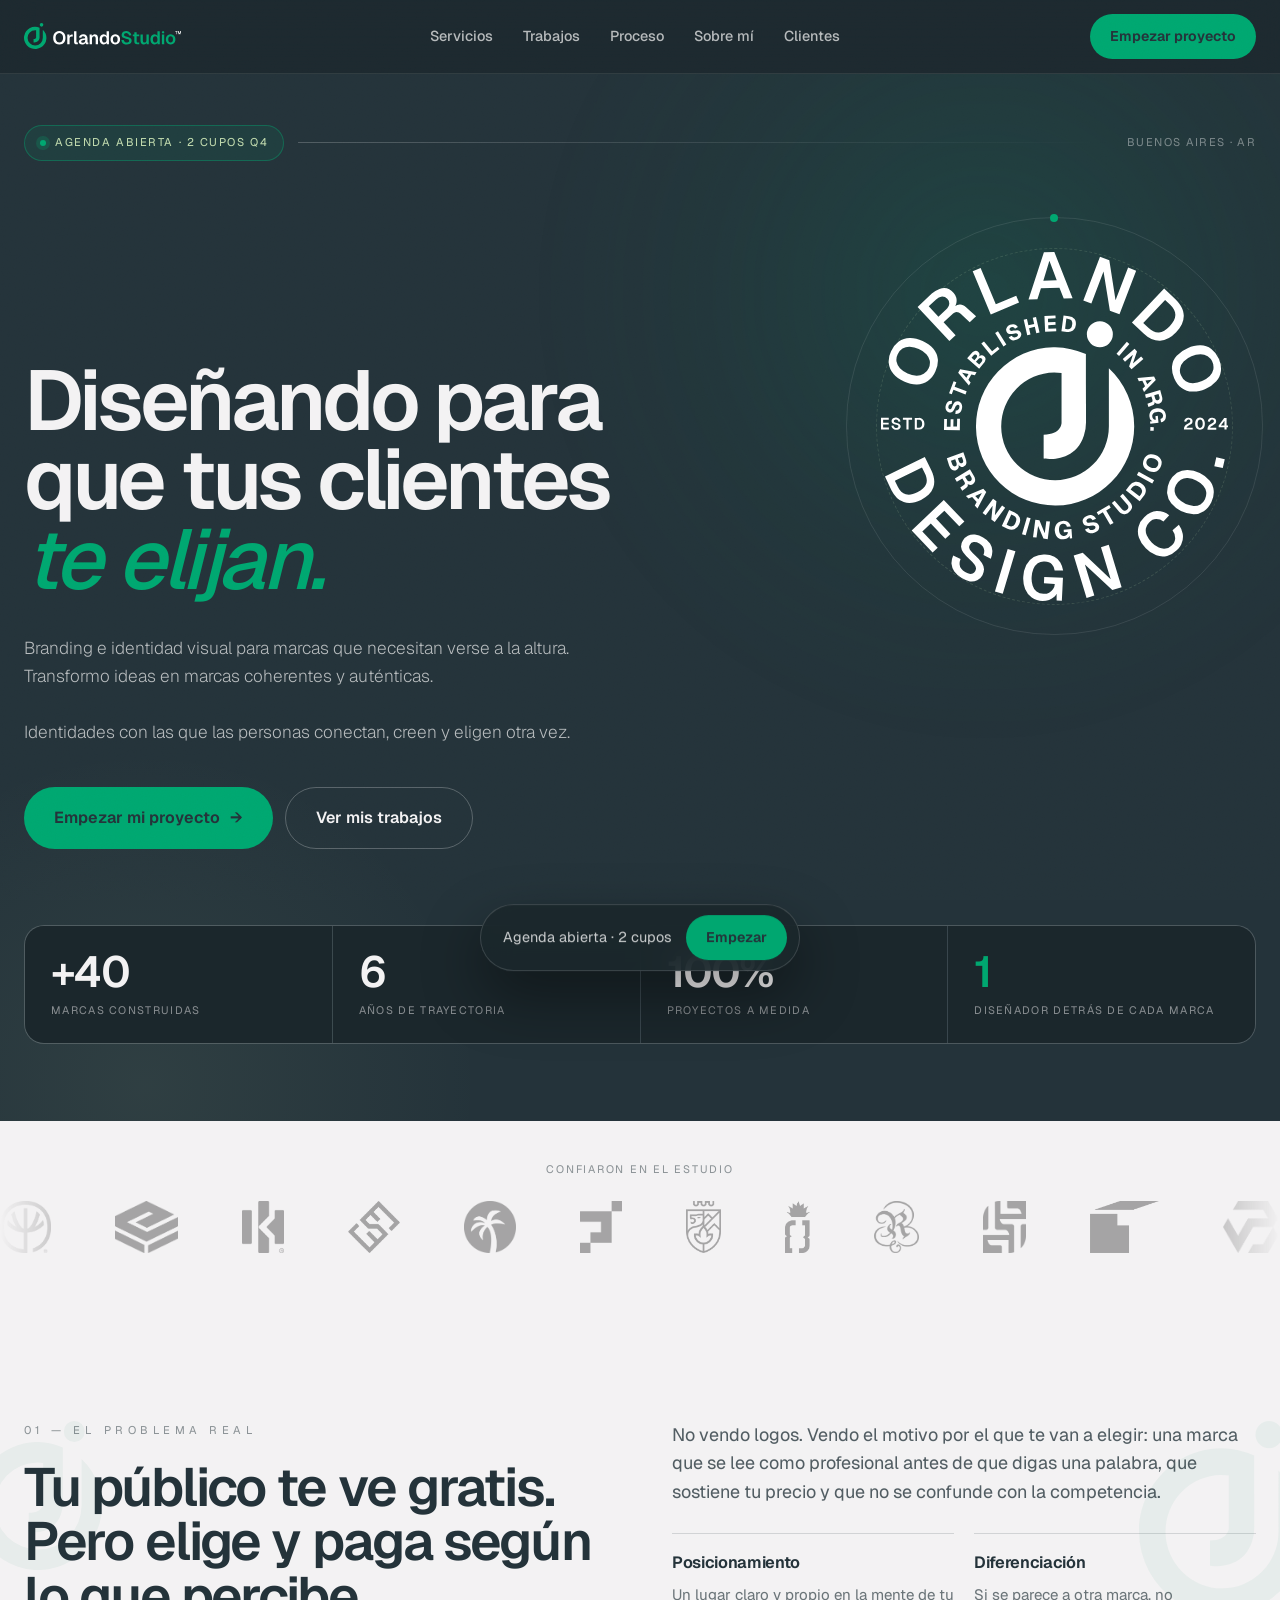
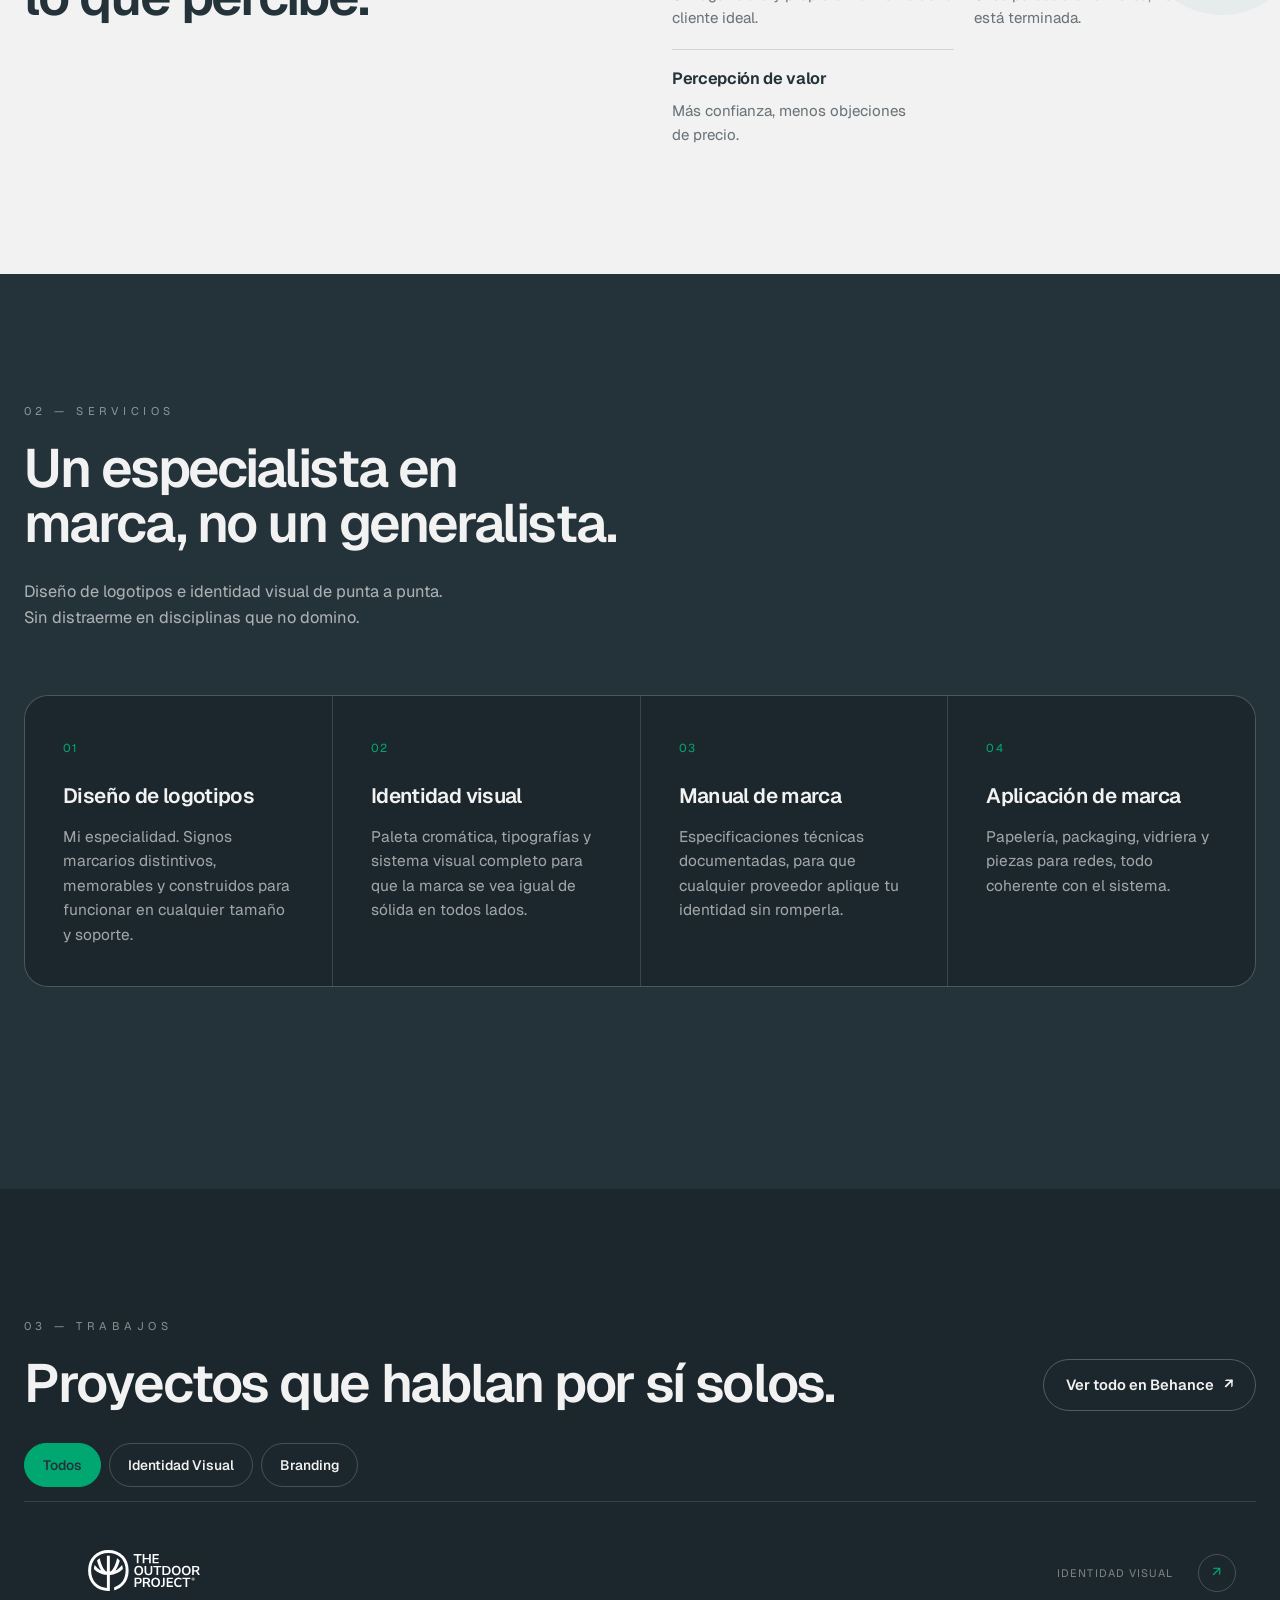
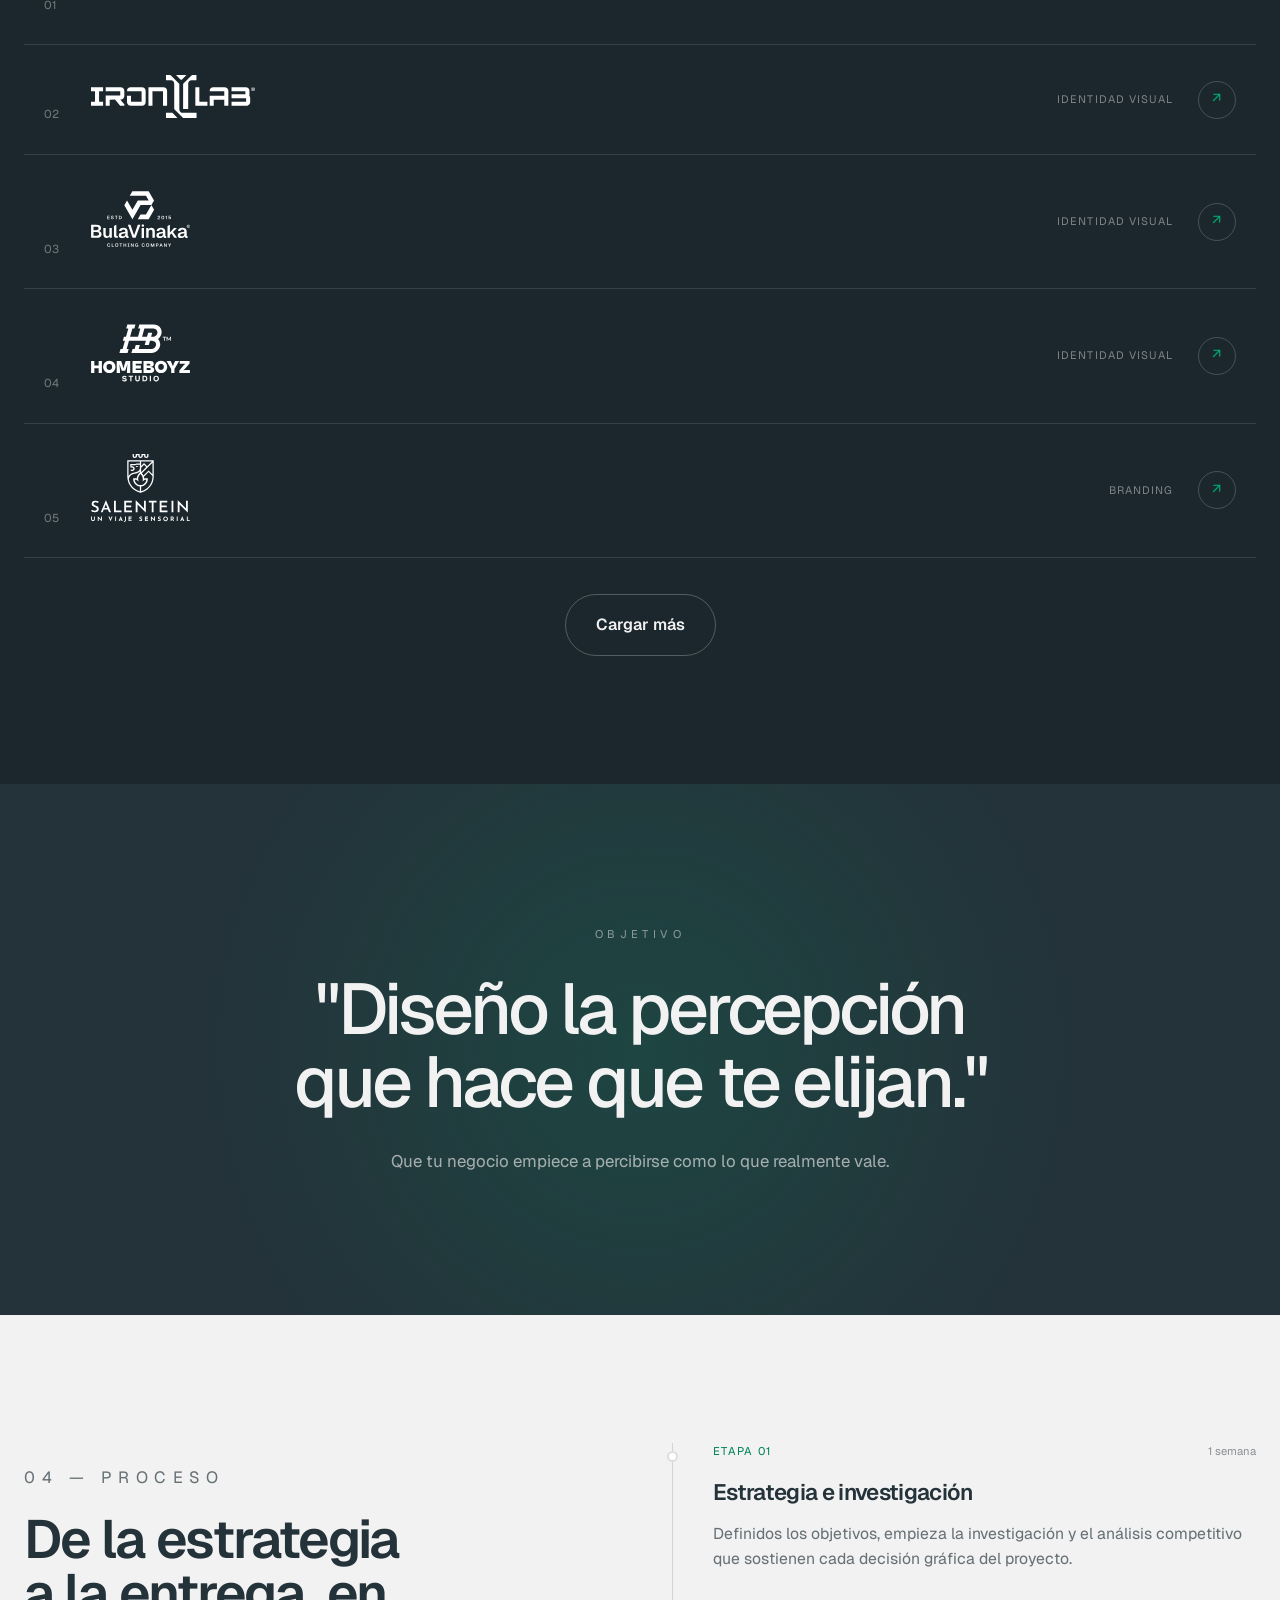
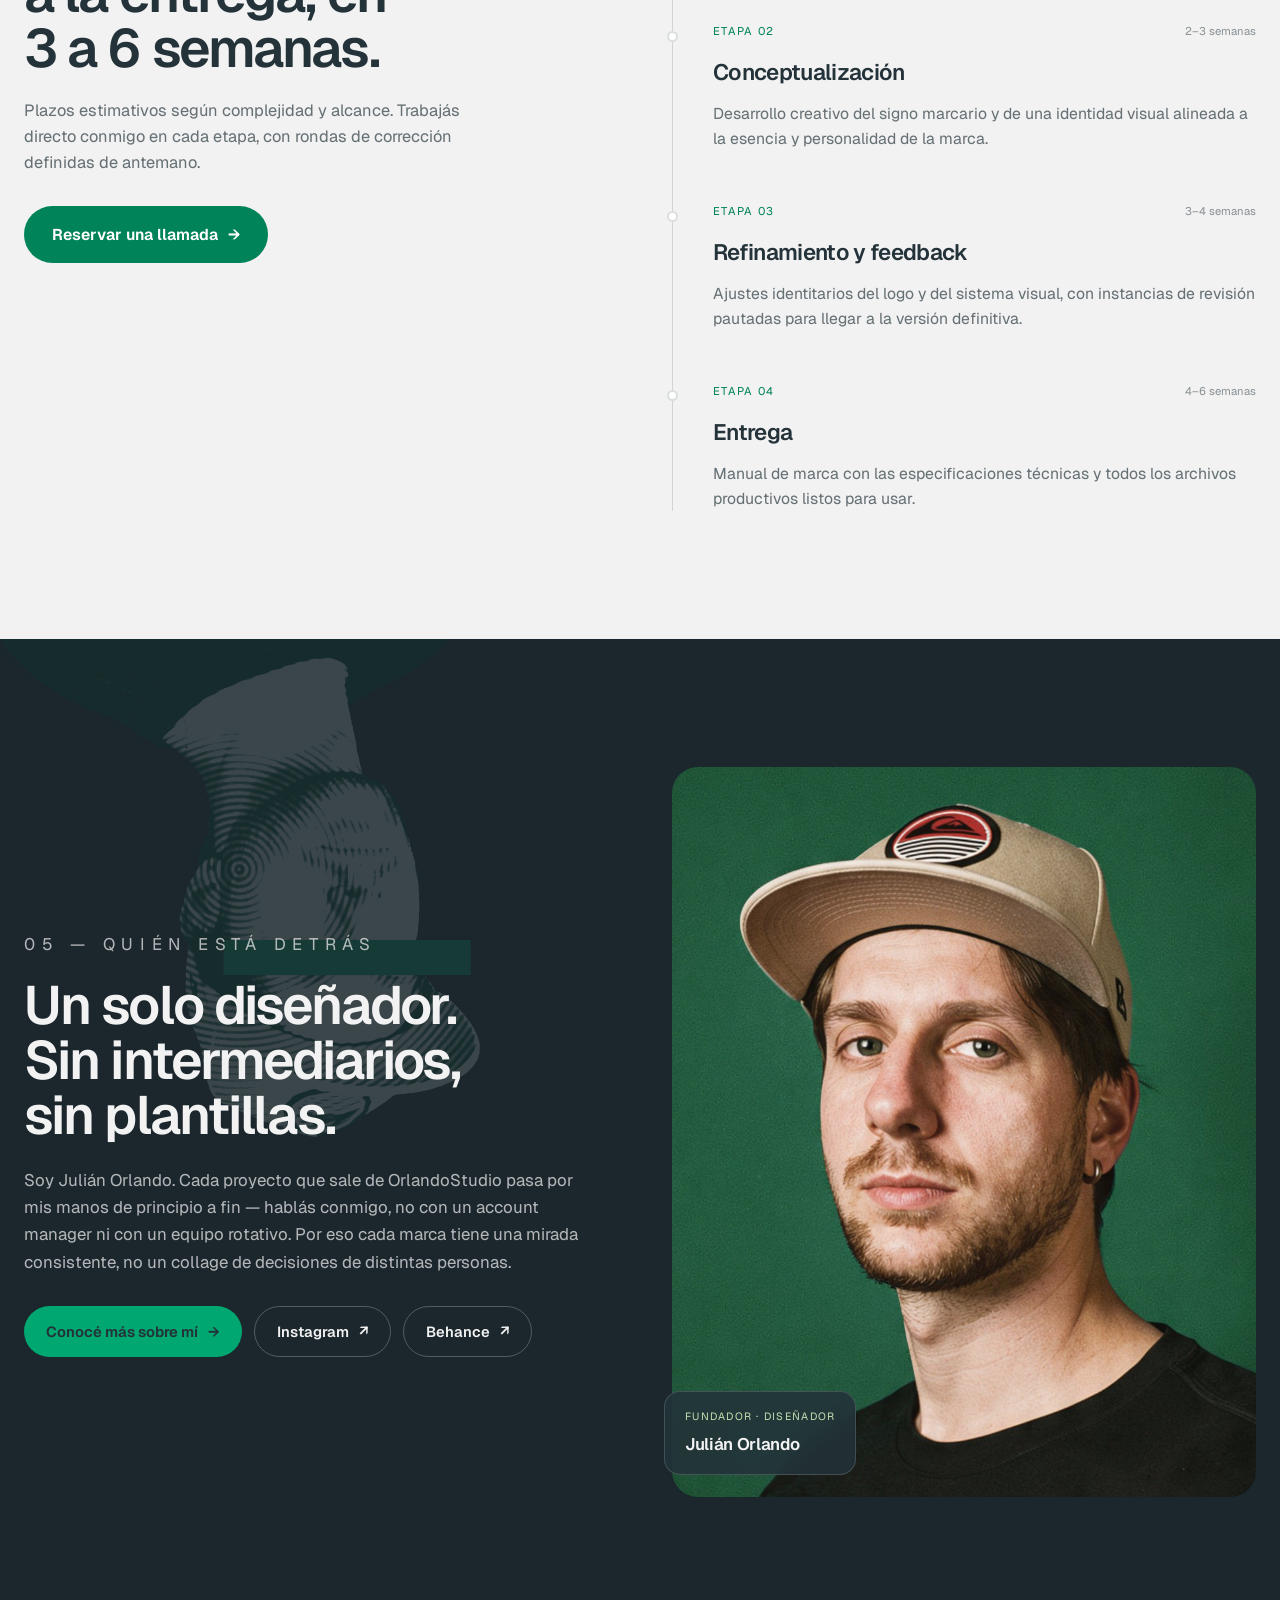
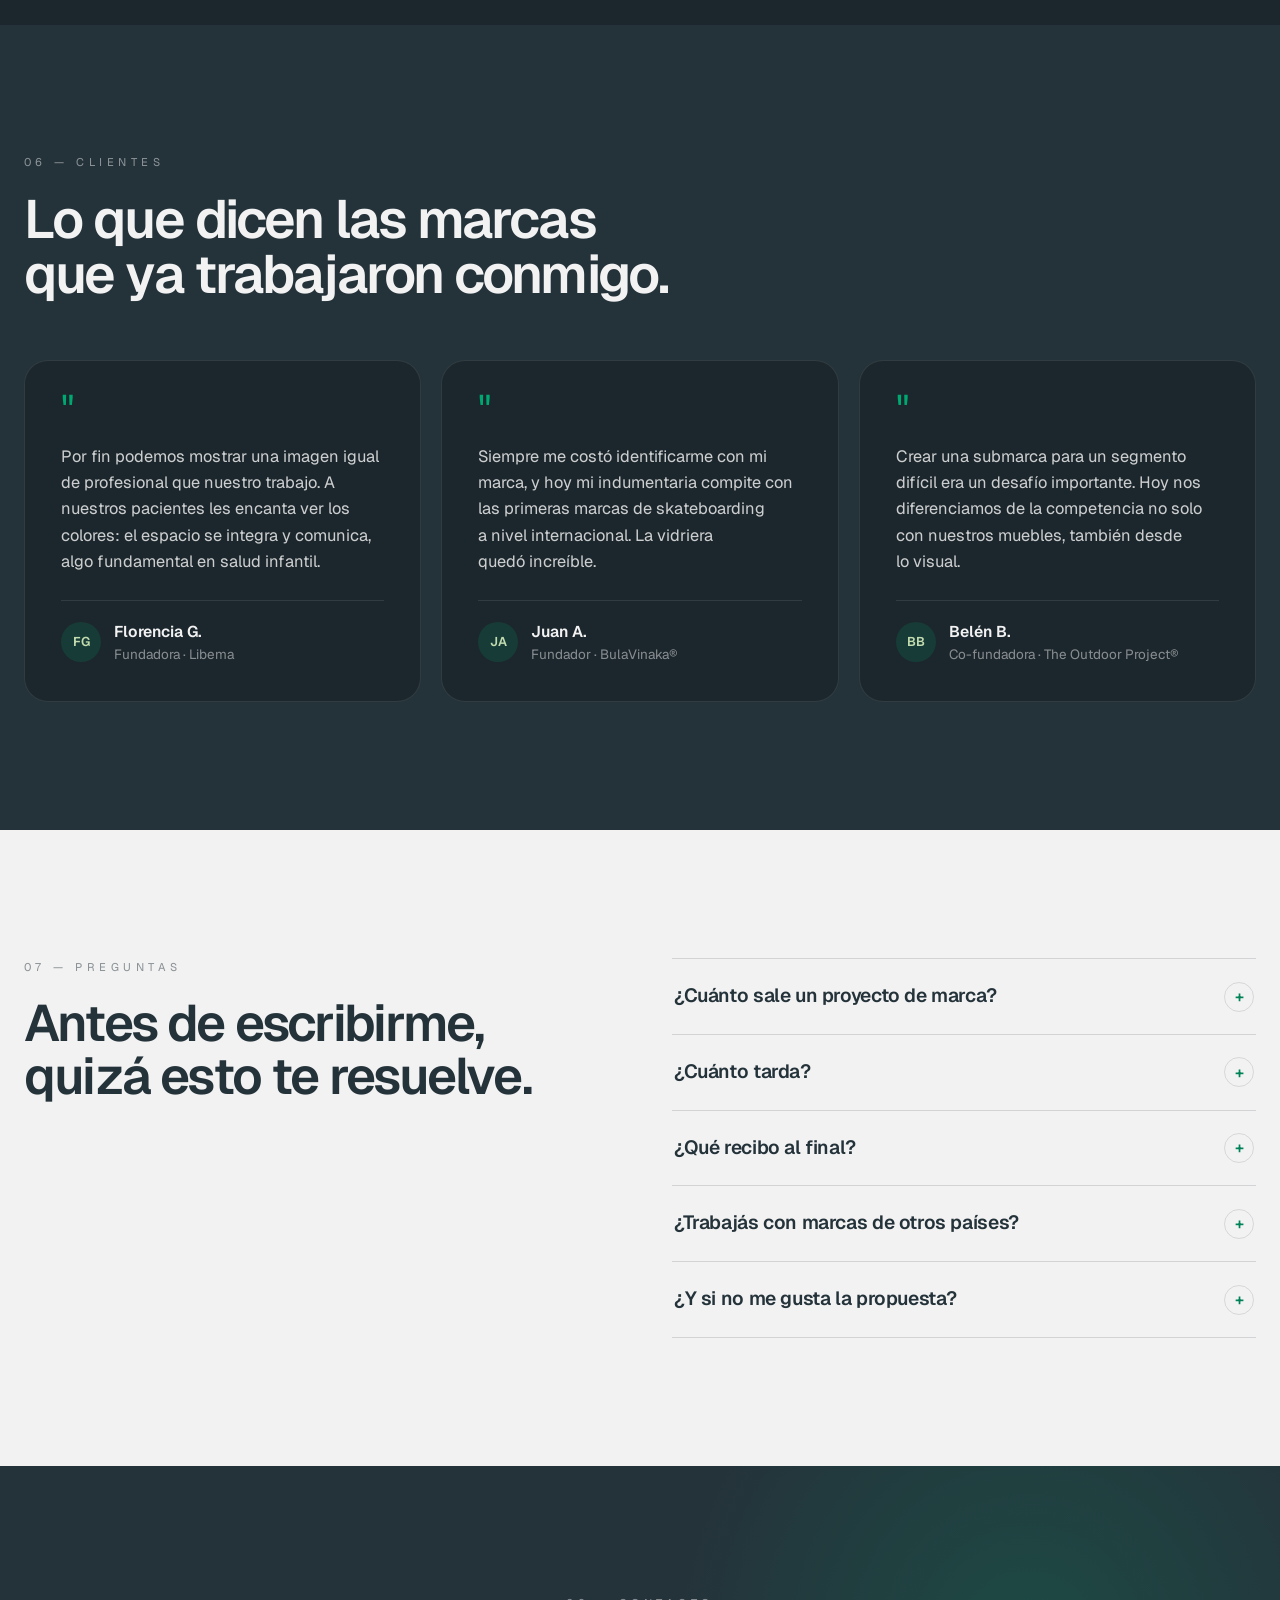
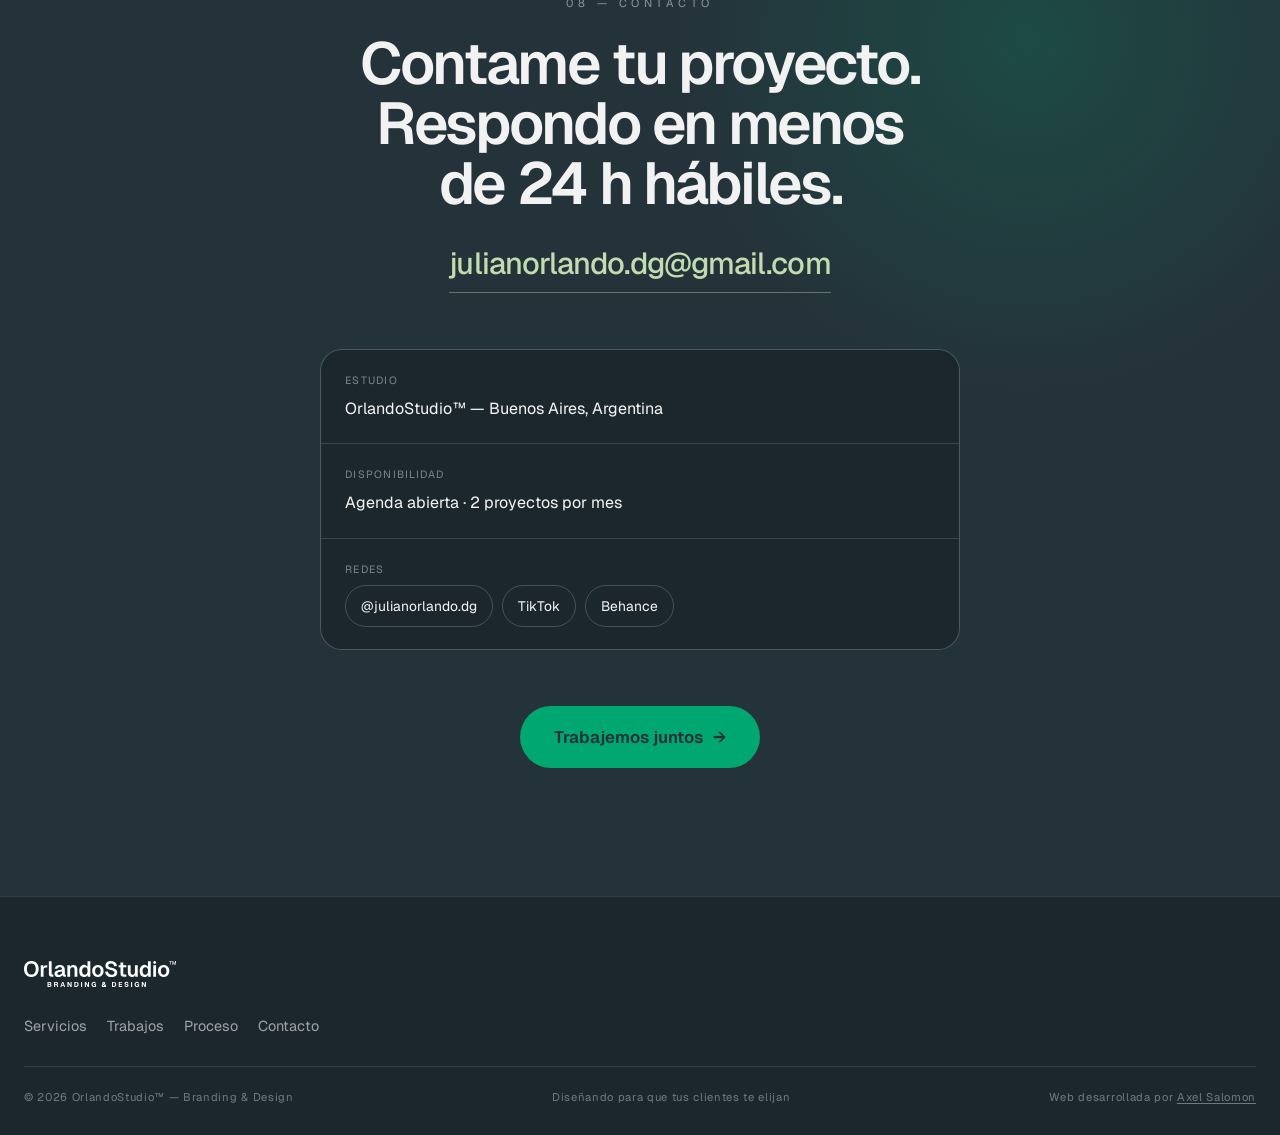
==== index.html @ f1c2c3d6 "Agrega página Sobre mí con mapa mundial real de alcance geográfico Nueva página sobre-mi.html (timel" ====
<!DOCTYPE html>
<html lang="es">
<head>
<meta charset="UTF-8">
<meta name="viewport" content="width=device-width, initial-scale=1.0">
<title>OrlandoStudio™ — Diseño de Logos e Identidad Visual | Buenos Aires</title>
<meta name="description" content="OrlandoStudio es el estudio de branding de Julián Orlando: diseño de logotipos e identidad visual para marcas que quieren diferenciarse y ser elegidas. +40 marcas diseñadas en 6 años.">
<meta name="keywords" content="branding, diseño de marca, identidad visual, diseño de logo, manual de marca, diseño gráfico, Buenos Aires, Argentina">
<meta name="author" content="Julián Orlando — OrlandoStudio">
<meta name="theme-color" content="#0F3A27">
<link rel="canonical" href="https://axeljaviersalomon.github.io/OrlandoStudio/">

<meta property="og:type" content="website">
<meta property="og:site_name" content="OrlandoStudio">
<meta property="og:title" content="OrlandoStudio™ — Diseñando para que tus clientes te elijan">
<meta property="og:description" content="Diseño de logotipos e identidad visual estratégica. +40 marcas construidas en 6 años por Julián Orlando.">
<meta property="og:url" content="https://axeljaviersalomon.github.io/OrlandoStudio/">
<meta property="og:image" content="https://axeljaviersalomon.github.io/OrlandoStudio/assets/img/og-image.png">
<meta property="og:image:width" content="1200">
<meta property="og:image:height" content="630">
<meta property="og:image:alt" content="OrlandoStudio — Branding Studio">
<meta property="og:locale" content="es_AR">

<meta name="twitter:card" content="summary_large_image">
<meta name="twitter:title" content="OrlandoStudio™ — Diseñando para que tus clientes te elijan">
<meta name="twitter:description" content="Diseño de logotipos e identidad visual estratégica. +40 marcas construidas en 6 años por Julián Orlando.">
<meta name="twitter:image" content="https://axeljaviersalomon.github.io/OrlandoStudio/assets/img/og-image.png">

<link rel="icon" href="data:image/svg+xml,%3Csvg xmlns='http://www.w3.org/2000/svg' viewBox='0 0 339.02 394.36'%3E%3Cpath fill='%23008358' d='M237.83,27.72a27.72,27.72,0,1,1,27.72,27.72A27.72,27.72,0,0,1,237.83,27.72Zm47,72.88V224.85A115.29,115.29,0,1,1,167.7,109.61,117.92,117.92,0,0,1,183.31,111V218.15s-.29,24.79-38.4,24.79v51.24s66.44,11.86,86.22-49.76a83.37,83.37,0,0,0,4.4-28.13l-.25-89.63V70.36a168.61,168.61,0,0,0-65.77-14.91v-.11c-.71,0-1.4,0-2.11,0s-1.31,0-2,0v.1C73.7,57.62,0,132.6,0,224.85A169.51,169.51,0,1,0,284.79,100.6Z'/%3E%3C/svg%3E">

<link rel="preconnect" href="https://fonts.googleapis.com">
<link rel="preconnect" href="https://fonts.gstatic.com" crossorigin>
<link href="https://fonts.googleapis.com/css2?family=Newsreader:ital,opsz,wght@0,6..72,400;0,6..72,500;0,6..72,600;1,6..72,400&display=swap" rel="stylesheet">
<link rel="preload" as="font" href="assets/fonts/Geist-VariableFont_wght.ttf" type="font/ttf" crossorigin>
<link rel="stylesheet" href="styles.css?v=20260910l">

<!-- JSON-LD del estudio. Ojo: "areaServed" es la MISMA lista de países que
     aparece en la sección 02 de sobre-mi.html y en la respuesta del FAQ de
     main.js (const FAQ, "¿Trabajás con marcas de otros países?"). Los tres
     lugares se actualizan a mano — si cambia uno, cambiar los otros dos.
     Lista confirmada por Julián el 2026-09-10: AR, ES, MX, GT, CL, UY.
     (JSON-LD no admite comentarios adentro, por eso esta nota va acá.) -->
<script type="application/ld+json">
{
  "@context": "https://schema.org",
  "@type": "ProfessionalService",
  "name": "OrlandoStudio",
  "alternateName": "OrlandoStudio™",
  "description": "Estudio de branding especializado en diseño de logotipos e identidad visual para marcas que quieren diferenciarse y ser elegidas.",
  "founder": { "@type": "Person", "name": "Julián Orlando" },
  "image": "https://axeljaviersalomon.github.io/OrlandoStudio/assets/img/og-image.png",
  "logo": "https://axeljaviersalomon.github.io/OrlandoStudio/assets/brand/OrlandoStudio_Positivo.svg",
  "address": {
    "@type": "PostalAddress",
    "addressLocality": "Buenos Aires",
    "addressCountry": "AR"
  },
  "areaServed": ["AR", "ES", "MX", "GT", "CL", "UY"],
  "url": "https://axeljaviersalomon.github.io/OrlandoStudio/",
  "email": "julianorlando.dg@gmail.com",
  "knowsAbout": ["Diseño de logotipos", "Identidad visual", "Branding", "Manual de marca"],
  "sameAs": [
    "https://www.instagram.com/julianorlando.dg/",
    "https://www.behance.net/julianorlandodg",
    "https://www.tiktok.com/@julianorlando.dg"
  ]
}
</script>
<!-- Este FAQPage DUPLICA palabra por palabra el array FAQ de main.js (que es
     el que se renderiza en pantalla). Es a propósito: Google necesita el
     marcado en el HTML servido, no el inyectado por JS. Si editás una
     pregunta o respuesta en main.js, copiala también acá o el rich result
     queda desincronizado del texto visible. -->
<script type="application/ld+json">
{
  "@context": "https://schema.org",
  "@type": "FAQPage",
  "mainEntity": [
    {
      "@type": "Question",
      "name": "¿Cuánto sale un proyecto de marca?",
      "acceptedAnswer": {
        "@type": "Answer",
        "text": "Depende del alcance: un logotipo puntual no es lo mismo que una identidad visual completa con manual y aplicaciones. Después de una llamada de 20 minutos te envío una propuesta cerrada, con etapas, plazos y precio final sin sorpresas."
      }
    },
    {
      "@type": "Question",
      "name": "¿Cuánto tarda?",
      "acceptedAnswer": {
        "@type": "Answer",
        "text": "Entre 3 y 6 semanas según complejidad y velocidad de feedback. La agenda se reserva por orden de seña y trabajo un máximo de 2 proyectos por mes para no bajar el nivel de dedicación."
      }
    },
    {
      "@type": "Question",
      "name": "¿Qué recibo al final?",
      "acceptedAnswer": {
        "@type": "Answer",
        "text": "Logotipo en todas sus versiones y formatos productivos (vectorial y mapa de bits), sistema visual completo, manual de marca en PDF y las aplicaciones acordadas listas para imprimir o publicar."
      }
    },
    {
      "@type": "Question",
      "name": "¿Trabajás con marcas de otros países?",
      "acceptedAnswer": {
        "@type": "Answer",
        "text": "Sí. El proceso es 100% remoto por videollamada y mail; hoy trabajo con clientes de Argentina, España, México, Guatemala, Chile y Uruguay sin diferencia de calidad ni de plazos."
      }
    },
    {
      "@type": "Question",
      "name": "¿Y si no me gusta la propuesta?",
      "acceptedAnswer": {
        "@type": "Answer",
        "text": "Cada etapa se aprueba antes de avanzar y las rondas de corrección se definen en la propuesta inicial. No hay entregas sorpresa: vas viendo y validando el camino conmigo."
      }
    }
  ]
}
</script>
</head>
<body>

<a class="skip-link" href="#main">Saltar al contenido</a>

<div class="noise-overlay" aria-hidden="true"></div>
<div class="scroll-progress" id="scroll-progress" aria-hidden="true"></div>

<!-- ============ HEADER ============ -->
<header class="site-header">
  <div class="header-inner">
    <a href="#top" class="brand" aria-label="OrlandoStudio, inicio">
      <img class="brand-logo" src="assets/brand/OrlandoStudio_LogoOficialWeb.svg" alt="OrlandoStudio" width="152" height="25">
    </a>

    <!-- 2026-09-10: "Estudio" (#estudio) fue REEMPLAZADO por "Sobre mí"
         (sobre-mi.html) en vez de sumar un sexto item al nav. La sección
         #estudio sigue existiendo más abajo y ahora es el teaser que linkea
         a la página completa. Mismo cambio en .mobile-menu. Si algún día se
         quieren los 6 items, agregar "Estudio" de nuevo acá y en el menú
         mobile (y renumerar los data-index del mobile: 01..06). -->
    <nav class="main-nav" id="main-nav" aria-label="Navegación principal">
      <ul>
        <li><a href="#servicios">Servicios</a></li>
        <li><a href="#trabajos">Trabajos</a></li>
        <li><a href="#proceso">Proceso</a></li>
        <li><a href="sobre-mi.html">Sobre mí</a></li>
        <li><a href="#voces">Clientes</a></li>
      </ul>
    </nav>

    <div class="header-actions">
      <a href="#contacto" class="btn btn-primary btn-header" data-modal-trigger>Empezar proyecto</a>
      <button class="nav-toggle" id="nav-toggle" type="button" aria-expanded="false" aria-controls="mobile-menu" aria-label="Abrir menú de navegación">
        <span></span><span></span><span></span>
      </button>
    </div>
  </div>
</header>

<div class="mobile-menu" id="mobile-menu">
  <a href="#top" class="brand mobile-menu-brand" aria-label="OrlandoStudio, inicio">
    <img class="brand-logo" src="assets/brand/OrlandoStudio_LogoOficialWeb.svg" alt="OrlandoStudio" width="152" height="25">
  </a>
  <button type="button" class="mobile-menu-close" id="mobile-menu-close" aria-label="Cerrar menú">
    <span aria-hidden="true">×</span>
  </button>

  <div class="mobile-menu-inner">
    <nav class="mobile-nav" aria-label="Navegación móvil">
      <ol>
        <li><a href="#servicios"><span class="mobile-nav-index">01</span><span class="mobile-nav-label">Servicios</span></a></li>
        <li><a href="#trabajos"><span class="mobile-nav-index">02</span><span class="mobile-nav-label">Trabajos</span></a></li>
        <li><a href="#proceso"><span class="mobile-nav-index">03</span><span class="mobile-nav-label">Proceso</span></a></li>
        <li><a href="sobre-mi.html"><span class="mobile-nav-index">04</span><span class="mobile-nav-label">Sobre mí</span></a></li>
        <li><a href="#voces"><span class="mobile-nav-index">05</span><span class="mobile-nav-label">Clientes</span></a></li>
      </ol>
    </nav>

    <div class="mobile-menu-bottom">
      <a href="#contacto" class="btn btn-primary btn-hero mobile-menu-cta" data-modal-trigger>Empezar proyecto <span aria-hidden="true">→</span></a>
    </div>
  </div>
</div>

<main id="main">

  <!-- ============ HERO ============ -->
  <section id="top" class="hero">
    <div class="hero-glow-1" aria-hidden="true"></div>
    <div class="hero-glow-2" aria-hidden="true"></div>

    <div class="container hero-content">
      <div class="hero-meta-row">
        <span class="hero-badge">
          <span class="hero-badge-dot"></span>Agenda abierta · 2 cupos Q4
        </span>
        <span class="hero-meta-line"></span>
        <span class="hero-meta-location">BUENOS AIRES · AR</span>
      </div>

      <div class="hero-grid">
        <div>
          <h1 class="hero-title">
            <span class="line">Diseñando para</span>
            <span class="line">que tus clientes</span>
            <span class="line line--accent">te elijan.</span>
          </h1>
          <p class="hero-sub">Branding e identidad visual para marcas que necesitan verse a la altura. Transformo ideas en marcas coherentes y auténticas.<br><br>
             Identidades con las que las personas conectan, creen y eligen otra vez.</p>
          <div class="hero-ctas">
            <a href="#contacto-focus" class="btn btn-primary btn-hero">Empezar mi proyecto <span>→</span></a>
            <a href="#trabajos" class="btn btn-ghost">Ver mis trabajos</a>
          </div>
        </div>

        <div class="hero-seal-wrap">
          <div class="seal-ring seal-ring--spin" aria-hidden="true">
            <span class="seal-ring-dot"></span>
          </div>
          <div class="seal-ring seal-ring--dashed" aria-hidden="true"></div>
          <img class="hero-seal" src="assets/brand/OrlandoDesignCO_Negativo.svg" alt="Sello OrlandoDesignCo, la marca de Julián Orlando" width="407" height="409" fetchpriority="high">
        </div>
      </div>

      <div class="stats-grid" data-reveal>
        <div class="stat-cell">
          <span class="stat-num" id="stat-0">0</span>
          <span class="stat-label">Marcas construidas</span>
        </div>
        <div class="stat-cell">
          <span class="stat-num" id="stat-1">0</span>
          <span class="stat-label">Años de trayectoria</span>
        </div>
        <div class="stat-cell">
          <span class="stat-num" id="stat-2">0</span>
          <span class="stat-label">Proyectos a medida</span>
        </div>
        <div class="stat-cell">
          <span class="stat-num stat-num--accent">1</span>
          <span class="stat-label">Diseñador detrás de cada marca</span>
        </div>
      </div>
    </div>
  </section>

  <!-- ============ MARQUESINA ============ -->
  <section class="marquee-section" aria-label="Marcas que confiaron en OrlandoStudio">
    <p class="marquee-title">Confiaron en el estudio</p>
    <div class="marquee-mask">
      <div class="marquee-track" id="marquee-track">
        <img src="assets/img/clientes/logo-01.png" alt="" width="120" height="120">
        <img src="assets/img/clientes/logo-02.png" alt="" width="120" height="120">
        <img src="assets/img/clientes/logo-03.png" alt="" width="120" height="120">
        <img src="assets/img/clientes/logo-04.png" alt="" width="120" height="120">
        <img src="assets/img/clientes/logo-05.png" alt="" width="120" height="120">
        <img src="assets/img/clientes/logo-06.png" alt="" width="120" height="120">
        <img src="assets/img/clientes/logo-07.png" alt="" width="120" height="120">
        <img src="assets/img/clientes/logo-08.png" alt="" width="120" height="120">
        <img src="assets/img/clientes/logo-09.png" alt="" width="120" height="120">
        <img src="assets/img/clientes/logo-10.png" alt="" width="120" height="120">
        <img src="assets/img/clientes/logo-11.png" alt="" width="120" height="120">
        <img src="assets/img/clientes/logo-12.png" alt="" width="120" height="120">
        <img src="assets/img/clientes/logo-13.png" alt="" width="120" height="120">
        <img src="assets/img/clientes/logo-14.png" alt="" width="120" height="120">
        <img src="assets/img/clientes/logo-15.png" alt="" width="120" height="120">
        <img src="assets/img/clientes/logo-16.png" alt="" width="120" height="120">
        <img src="assets/img/clientes/logo-17.png" alt="" width="120" height="120">
        <img src="assets/img/clientes/logo-18.png" alt="" width="120" height="120">
        <img src="assets/img/clientes/logo-19.png" alt="" width="120" height="120">
        <img src="assets/img/clientes/logo-01.png" alt="" width="120" height="120">
        <img src="assets/img/clientes/logo-02.png" alt="" width="120" height="120">
        <img src="assets/img/clientes/logo-03.png" alt="" width="120" height="120">
        <img src="assets/img/clientes/logo-04.png" alt="" width="120" height="120">
        <img src="assets/img/clientes/logo-05.png" alt="" width="120" height="120">
        <img src="assets/img/clientes/logo-06.png" alt="" width="120" height="120">
        <img src="assets/img/clientes/logo-07.png" alt="" width="120" height="120">
        <img src="assets/img/clientes/logo-08.png" alt="" width="120" height="120">
        <img src="assets/img/clientes/logo-09.png" alt="" width="120" height="120">
        <img src="assets/img/clientes/logo-10.png" alt="" width="120" height="120">
        <img src="assets/img/clientes/logo-11.png" alt="" width="120" height="120">
        <img src="assets/img/clientes/logo-12.png" alt="" width="120" height="120">
        <img src="assets/img/clientes/logo-13.png" alt="" width="120" height="120">
        <img src="assets/img/clientes/logo-14.png" alt="" width="120" height="120">
        <img src="assets/img/clientes/logo-15.png" alt="" width="120" height="120">
        <img src="assets/img/clientes/logo-16.png" alt="" width="120" height="120">
        <img src="assets/img/clientes/logo-17.png" alt="" width="120" height="120">
        <img src="assets/img/clientes/logo-18.png" alt="" width="120" height="120">
        <img src="assets/img/clientes/logo-19.png" alt="" width="120" height="120">
      </div>
    </div>
  </section>

  <!-- ============ MANIFESTO ============ -->
  <section class="section-light manifesto-section">
    <img class="manifesto-logo manifesto-logo-1" src="assets/brand/JO_Positivo.svg" alt="" aria-hidden="true" width="339" height="394">
    <img class="manifesto-logo manifesto-logo-2" src="assets/brand/JO_Positivo.svg" alt="" aria-hidden="true" width="339" height="394">
    <div class="container manifesto-grid">
      <div data-reveal>
        <p class="eyebrow eyebrow--light">01 — El problema real</p>
        <h2 class="h2">Tu público te ve gratis.<br>Pero elige y paga según lo que percibe.</h2>
      </div>
      <div class="manifesto-right" data-reveal>
        <p class="manifesto-lead">No vendo logos. Vendo el motivo por el que te van a elegir: una marca que se lee como profesional antes de que digas una palabra, que sostiene tu precio y que no se confunde con la competencia.</p>
        <div class="manifesto-mini-grid">
          <div class="manifesto-mini">
            <h3>Posicionamiento</h3>
            <p>Un lugar claro y propio en la mente de tu cliente ideal.</p>
          </div>
          <div class="manifesto-mini">
            <h3>Diferenciación</h3>
            <p>Si se parece a otra marca, no está terminada.</p>
          </div>
          <div class="manifesto-mini">
            <h3>Percepción de valor</h3>
            <p>Más confianza, menos objeciones de precio.</p>
          </div>
        </div>
      </div>
    </div>
  </section>

  <!-- ============ SERVICIOS ============ -->
  <section id="servicios" class="section-dark">
    <div class="container">
      <div class="services-header" data-reveal>
        <div>
          <p class="eyebrow">02 — Servicios</p>
          <h2 class="h2">Un especialista en marca, no un generalista.</h2>
        </div>
        <p class="services-lead">Diseño de logotipos e identidad visual de punta a punta. Sin distraerme en disciplinas que no domino.</p>
      </div>

      <div class="hairline-grid-4" data-reveal>
        <article class="service-card">
          <span class="service-num">01</span>
          <h3>Diseño de logotipos</h3>
          <p>Mi especialidad. Signos marcarios distintivos, memorables y construidos para funcionar en cualquier tamaño y soporte.</p>
        </article>
        <article class="service-card">
          <span class="service-num">02</span>
          <h3>Identidad visual</h3>
          <p>Paleta cromática, tipografías y sistema visual completo para que la marca se vea igual de sólida en todos lados.</p>
        </article>
        <article class="service-card">
          <span class="service-num">03</span>
          <h3>Manual de marca</h3>
          <p>Especificaciones técnicas documentadas, para que cualquier proveedor aplique tu identidad sin romperla.</p>
        </article>
        <article class="service-card">
          <span class="service-num">04</span>
          <h3>Aplicación de marca</h3>
          <p>Papelería, packaging, vidriera y piezas para redes, todo coherente con el sistema.</p>
        </article>
      </div>

      <p class="services-note" data-reveal><strong>Lo que no hago:</strong> diseño web, apps, UX/UI ni audiovisual — así puedo enfocarme al 100% en construir la identidad de tu marca.</p>
    </div>
  </section>

  <!-- ============ TRABAJOS ============ -->
  <section id="trabajos" class="section-dark-2">
    <div class="container">
      <div class="works-header" data-reveal>
        <div>
          <p class="eyebrow">03 — Trabajos</p>
          <h2 class="h2">Proyectos que hablan por sí solos.</h2>
        </div>
        <a href="https://www.behance.net/julianorlandodg" target="_blank" rel="noopener" class="btn btn-ghost-sm">Ver todo en Behance <span>↗</span></a>
      </div>

      <div class="filters" role="tablist" aria-label="Filtrar por categoría" id="filters">
        <button type="button" role="tab" class="filter-pill" data-value="all" aria-selected="true">Todos</button>
        <button type="button" role="tab" class="filter-pill" data-value="identidad" aria-selected="false">Identidad Visual</button>
        <button type="button" role="tab" class="filter-pill" data-value="branding" aria-selected="false">Branding</button>
      </div>

      <div class="works-rows" id="works-rows"></div>

      <div class="works-load-more-wrap" id="works-load-more-wrap">
        <button type="button" class="btn btn-ghost works-load-more" id="works-load-more">Cargar más</button>
      </div>
    </div>

    <div class="work-preview" id="work-preview" aria-hidden="true">
      <img id="work-preview-img" alt="">
    </div>
  </section>

  <!-- ============ PULL QUOTE ============ -->
  <section class="pullquote-section">
    <div class="pullquote-glow" aria-hidden="true"></div>
    <div class="container pullquote-content" data-reveal>
      <p class="pullquote-eyebrow">Objetivo</p>
      <blockquote class="pullquote">"Diseño la percepción<br class="pullquote-break"> que hace que te elijan."</blockquote>
      <p class="pullquote-sub">Que tu negocio empiece a percibirse como lo que realmente vale.</p>
    </div>
  </section>

  <!-- ============ PROCESO ============ -->
  <section id="proceso" class="section-light">
    <div class="container process-grid">
      <div class="process-left" data-reveal>
        <p class="eyebrow eyebrow--light">04 — Proceso</p>
        <h2 class="h2">De la estrategia a la entrega, en 3 a 6 semanas.</h2>
        <p>Plazos estimativos según complejidad y alcance. Trabajás directo conmigo en cada etapa, con rondas de corrección definidas de antemano.</p>
        <a href="#contacto" class="btn btn-light">Reservar una llamada <span>→</span></a>
      </div>

      <div class="process-timeline-wrap">
        <div class="process-timeline-progress" aria-hidden="true"></div>
        <ol class="process-timeline">
          <li class="process-step" data-reveal>
            <div class="process-step-head">
              <span class="process-stage">ETAPA 01</span>
              <span class="process-duration">1 semana</span>
            </div>
            <h3>Estrategia e investigación</h3>
            <p>Definidos los objetivos, empieza la investigación y el análisis competitivo que sostienen cada decisión gráfica del proyecto.</p>
          </li>
          <li class="process-step" data-reveal>
            <div class="process-step-head">
              <span class="process-stage">ETAPA 02</span>
              <span class="process-duration">2–3 semanas</span>
            </div>
            <h3>Conceptualización</h3>
            <p>Desarrollo creativo del signo marcario y de una identidad visual alineada a la esencia y personalidad de la marca.</p>
          </li>
          <li class="process-step" data-reveal>
            <div class="process-step-head">
              <span class="process-stage">ETAPA 03</span>
              <span class="process-duration">3–4 semanas</span>
            </div>
            <h3>Refinamiento y feedback</h3>
            <p>Ajustes identitarios del logo y del sistema visual, con instancias de revisión pautadas para llegar a la versión definitiva.</p>
          </li>
          <li class="process-step" data-reveal>
            <div class="process-step-head">
              <span class="process-stage">ETAPA 04</span>
              <span class="process-duration">4–6 semanas</span>
            </div>
            <h3>Entrega</h3>
            <p>Manual de marca con las especificaciones técnicas y todos los archivos productivos listos para usar.</p>
          </li>
        </ol>
      </div>
    </div>
  </section>

  <!-- ============ ESTUDIO ============ -->
  <section id="estudio" class="section-dark-2">
    <div class="container studio-grid">
      <div class="studio-left" data-reveal>
        <img class="studio-watermark" src="assets/img/julian-studio-watermark.png" alt="" aria-hidden="true">
        <div class="studio-left-inner">
          <p class="eyebrow">05 — Quién está detrás</p>
          <h2 class="h2">Un solo diseñador. Sin intermediarios, sin plantillas.</h2>
          <p>Soy Julián Orlando. Cada proyecto que sale de OrlandoStudio pasa por mis manos de principio a fin — hablás conmigo, no con un account manager ni con un equipo rotativo. Por eso cada marca tiene una mirada consistente, no un collage de decisiones de distintas personas.</p>
          <!-- Esta sección es el TEASER de sobre-mi.html: el titular y el
               retrato de acá NO se repiten en el hero de esa página, a
               propósito (ver la nota de IMÁGENES en sobre-mi.html). Si
               cambiás el titular o la foto de acá, revisá que sigan siendo
               distintos de los de allá.
               .studio-link-cta solo existe para igualar el tamaño de este
               botón al de los .btn-ghost-sm que lo acompañan en la fila. -->
          <div class="studio-links">
            <a href="sobre-mi.html" class="btn btn-primary studio-link-cta">Conocé más sobre mí <span>→</span></a>
            <a href="https://www.instagram.com/julianorlando.dg/" target="_blank" rel="noopener" class="btn btn-ghost-sm">Instagram <span>↗</span></a>
            <a href="https://www.behance.net/julianorlandodg" target="_blank" rel="noopener" class="btn btn-ghost-sm">Behance <span>↗</span></a>
          </div>
        </div>
      </div>
      <div class="studio-portrait-wrap" data-reveal>
        <img class="studio-portrait" src="assets/img/julian-orlando-portrait.jpg" alt="Julián Orlando, fundador de OrlandoStudio" loading="lazy" width="880" height="1100">
        <div class="studio-badge">
          <span class="studio-badge-role">Fundador · Diseñador</span>
          <span class="studio-badge-name">Julián Orlando</span>
        </div>
      </div>
    </div>
  </section>

  <!-- ============ TESTIMONIOS ============ -->
  <section id="voces" class="section-dark">
    <div class="container">
      <div style="margin-bottom:clamp(36px,4.5vw,60px);" data-reveal>
        <p class="eyebrow">06 — Clientes</p>
        <h2 class="h2" style="max-width:26ch;">Lo que dicen las marcas que ya trabajaron conmigo.</h2>
      </div>
      <div class="testimonials-grid">
        <blockquote class="testimonial" data-reveal>
          <span class="testimonial-mark" aria-hidden="true">"</span>
          <p>Por fin podemos mostrar una imagen igual de profesional que nuestro trabajo. A nuestros pacientes les encanta ver los colores: el espacio se integra y comunica, algo fundamental en salud infantil.</p>
          <footer class="testimonial-foot">
            <span class="testimonial-avatar" aria-hidden="true">FG</span>
            <span><cite>Florencia G.</cite><span class="role">Fundadora · Libema</span></span>
          </footer>
        </blockquote>
        <blockquote class="testimonial" data-reveal>
          <span class="testimonial-mark" aria-hidden="true">"</span>
          <p>Siempre me costó identificarme con mi marca, y hoy mi indumentaria compite con las primeras marcas de skateboarding a nivel internacional. La vidriera quedó increíble.</p>
          <footer class="testimonial-foot">
            <span class="testimonial-avatar" aria-hidden="true">JA</span>
            <span><cite>Juan A.</cite><span class="role">Fundador · BulaVinaka®</span></span>
          </footer>
        </blockquote>
        <blockquote class="testimonial" data-reveal>
          <span class="testimonial-mark" aria-hidden="true">"</span>
          <p>Crear una submarca para un segmento difícil era un desafío importante. Hoy nos diferenciamos de la competencia no solo con nuestros muebles, también desde lo visual.</p>
          <footer class="testimonial-foot">
            <span class="testimonial-avatar" aria-hidden="true">BB</span>
            <span><cite>Belén B.</cite><span class="role">Co-fundadora · The Outdoor Project®</span></span>
          </footer>
        </blockquote>
      </div>
    </div>
  </section>

  <!-- ============ FAQ ============ -->
  <section class="section-light">
    <div class="container faq-grid">
      <div class="faq-left" data-reveal>
        <p class="eyebrow eyebrow--light">07 — Preguntas</p>
        <h2 class="h2">Antes de escribirme, quizá esto te resuelve.</h2>
      </div>
      <div class="faq-list" id="faq-list"></div>
    </div>
  </section>

  <!-- ============ CONTACTO ============ -->
  <section id="contacto" class="section-dark contact-section">
    <div class="contact-glow" aria-hidden="true"></div>
    <div class="container">
      <div class="contact-wrap">
        <div class="contact-intro" data-reveal>
          <p class="eyebrow">08 — Contacto</p>
          <h2 class="h2">Contame tu proyecto. Respondo en menos de 24 h hábiles.</h2>
          <a href="mailto:julianorlando.dg@gmail.com" id="contacto-focus" class="contact-email">julianorlando.dg@gmail.com</a>
        </div>

        <div class="contact-info" data-reveal>
          <div class="contact-info-cell">
            <span class="contact-info-label">Estudio</span>
            <span>OrlandoStudio™ — Buenos Aires, Argentina</span>
          </div>
          <div class="contact-info-cell">
            <span class="contact-info-label">Disponibilidad</span>
            <span>Agenda abierta · 2 proyectos por mes</span>
          </div>
          <div class="contact-info-cell">
            <span class="contact-info-label">Redes</span>
            <span class="contact-socials">
              <a href="https://www.instagram.com/julianorlando.dg/" target="_blank" rel="noopener" class="contact-social">@julianorlando.dg</a>
              <a href="https://www.tiktok.com/@julianorlando.dg" target="_blank" rel="noopener" class="contact-social">TikTok</a>
              <a href="https://www.behance.net/julianorlandodg" target="_blank" rel="noopener" class="contact-social">Behance</a>
            </span>
          </div>
        </div>

        <a href="#contacto" class="btn btn-primary contact-cta" data-modal-trigger data-reveal>Trabajemos juntos <span>→</span></a>
      </div>
    </div>
  </section>

</main>

<!-- ============ FOOTER ============ -->
<footer class="site-footer">
  <div class="container">
    <div class="footer-top">
      <img class="footer-logo" src="assets/brand/OrlandoStudio_Negativo.svg" alt="OrlandoStudio">
      <nav class="footer-nav">
        <a href="#servicios">Servicios</a>
        <a href="#trabajos">Trabajos</a>
        <a href="#proceso">Proceso</a>
        <a href="#contacto">Contacto</a>
      </nav>
    </div>
    <div class="footer-bottom">
      <p>© 2026 OrlandoStudio™ — Branding &amp; Design</p>
      <p>Diseñando para que tus clientes te elijan</p>
      <p>Web desarrollada por <a href="https://axeljaviersalomon.github.io/Portfolio/" target="_blank" rel="noopener">Axel Salomon</a></p>
    </div>
  </div>
</footer>

<!-- ============ DOCK FLOTANTE ============ -->
<div class="floating-dock" id="floating-dock">
  <span class="floating-dock-text">Agenda abierta · 2 cupos</span>
  <a href="#contacto" class="btn btn-primary">Empezar</a>
</div>

<!-- ============ VOLVER ARRIBA ============ -->
<button type="button" class="back-to-top" id="back-to-top" aria-label="Volver arriba">
  <span aria-hidden="true">↑</span>
</button>

<!-- ============ MODAL: EMPEZAR PROYECTO ============ -->
<div class="modal-overlay" id="project-modal" aria-hidden="true">
  <div class="modal-panel modal-panel--brief" role="dialog" aria-modal="true" aria-labelledby="brief-title">
    <button type="button" class="modal-close" id="modal-close" aria-label="Cerrar formulario">
      <span aria-hidden="true">×</span>
    </button>
    <div class="modal-scroll brief-scroll">
      <div class="brief">
        <div class="brief-brand">
          <img src="assets/brand/OrlandoStudio_Negativo.svg" alt="OrlandoStudio™" class="brief-logo">
        </div>

        <div class="brief-step" id="brief-step-form">
          <p class="brief-eyebrow">Empecemos</p>
          <h2 class="brief-title" id="brief-title">Contame tu proyecto</h2>
          <blockquote class="brief-quote">"¡Hola! ¿Cómo estás? Bienvenido/a a OrlandoStudio™. Mi misión es ayudarte a construir una identidad visual que conecte con tu audiencia y transforme tu negocio. Cuanto más compartas acá, mejor voy a poder capturar tu esencia. Me muero de ganas de empezar a crear algo imposible de ignorar."</blockquote>

          <form class="brief-form" id="modal-form" novalidate>
            <div id="modal-form-fields"></div>
            <p class="brief-note">Te respondo en un plazo máximo de 3 días — ojo con la carpeta de spam.</p>
            <button type="submit" class="brief-submit">
              <span>Enviar formulario</span>
              <span aria-hidden="true">→</span>
            </button>
            <p class="form-error brief-error" id="modal-form-error" hidden>Revisá los campos marcados antes de enviar.</p>
          </form>
        </div>

        <div class="brief-step brief-thanks" id="brief-step-thanks" hidden>
          <h2 class="brief-title" id="brief-thanks-title">Gracias.</h2>
          <p class="brief-thanks-text">Recibí tu proyecto. Te voy a responder en un plazo máximo de 3 días — revisá también spam.</p>
        </div>
      </div>
    </div>
  </div>
</div>

<script src="main.js?v=20260910f"></script>
</body>
</html>
---- styles.css ----
/* ==========================================================================
   OrlandoStudio™ — Design tokens & styles
   Recreado a partir del handoff de diseño (manual de marca real).
   ========================================================================== */

@font-face {
  font-family: 'Geist';
  src: url('assets/fonts/Geist-VariableFont_wght.ttf') format('truetype-variations'),
       url('assets/fonts/Geist-VariableFont_wght.ttf') format('truetype');
  font-weight: 100 900;
  font-style: normal;
  font-display: swap;
}

:root {
  /* Color */
  --deep: #24333A;
  --bg-dark: #2C3F47;
  --bg-dark-2: #1B272C;
  /* Navbar: variante ~20% más oscura que --deep (no el mismo valor) para que el
     header sticky se distinga por contraste de las secciones que tapa al hacer scroll,
     incluso con el blur translúcido que lo deja parcialmente transparente. */
  --nav-dark: #1B262B;
  --bg: #F3F2F3;
  --paper: #FFFFFF;
  --brand: #008358;
  --brand-2: #00A770;
  --mint: #C2DCAF;
  --ink: #24333A;
  --ink-dark: #F3F2F3;

  /* Alphas sobre oscuro */
  --dark-text-secondary: rgba(243,242,243,.72);
  --dark-text-tertiary: rgba(243,242,243,.62);
  --dark-text-tertiary-2: rgba(243,242,243,.66);
  --dark-text-mute: rgba(243,242,243,.5);
  --dark-placeholder: rgba(243,242,243,.42);
  --dark-hairline: rgba(243,242,243,.1);
  --dark-divider: rgba(243,242,243,.12);
  --dark-border: rgba(243,242,243,.16);
  --dark-border-2: rgba(243,242,243,.2);
  --dark-border-3: rgba(243,242,243,.26);
  --dark-input-bg: rgba(243,242,243,.09);
  --dark-input-border: rgba(243,242,243,.3);
  --dark-row-hover: rgba(243,242,243,.05);

  /* Alphas sobre claro */
  --light-text-secondary: rgba(36,51,58,.78);
  --light-text-tertiary: rgba(36,51,58,.66);
  --light-text-tertiary-2: rgba(36,51,58,.68);
  --light-text-mute: rgba(36,51,58,.5);
  --light-hairline: rgba(36,51,58,.14);
  --light-hairline-2: rgba(36,51,58,.16);

  /* Tipografía */
  --font-display: 'Geist', ui-sans-serif, system-ui, -apple-system, 'Segoe UI', sans-serif;

  /* Radios */
  --r-pill: 999px;
  --r-lg: 26px;
  --r-card: 24px;
  --r-panel: 22px;
  --r-grid-card: 20px;
  --r-badge: 16px;
  --r-input: 12px;

  /* Easings */
  --ease-main: cubic-bezier(.16,1,.3,1);

  /* Layout */
  --container-max: 1320px;
}

*, *::before, *::after { box-sizing: border-box; }

html {
  scroll-behavior: smooth;
  -webkit-text-size-adjust: 100%;
}

body {
  margin: 0;
  background: var(--deep);
  color: var(--ink-dark);
  font-family: var(--font-display);
  font-weight: 420;
  font-size: 16px;
  line-height: 1.6;
  -webkit-font-smoothing: antialiased;
  overflow-x: clip;
}

img, svg { display: block; max-width: 100%; }
h1, h2, h3, h4, p, blockquote, figure { margin: 0; }
ul, ol { margin: 0; padding: 0; list-style: none; }
a { color: var(--brand-2); text-decoration: none; }
button, input, textarea, select { font: inherit; color: inherit; }
::selection { background: var(--brand-2); color: var(--deep); }
::placeholder { color: var(--dark-placeholder); }

.container {
  max-width: var(--container-max);
  margin-inline: auto;
  padding-inline: 24px;
}

h1, h2, h3 { text-wrap: balance; }
p { text-wrap: pretty; }

section[id] { scroll-margin-top: 100px; }
#contacto-focus { scroll-margin-top: 100px; }

.skip-link {
  position: absolute;
  left: 12px;
  top: -60px;
  z-index: 100;
  background: var(--brand-2);
  color: var(--deep);
  padding: 12px 18px;
  border-radius: var(--r-input);
  font-weight: 600;
  transition: top .3s var(--ease-main);
}
.skip-link:focus { top: 12px; }

:focus-visible {
  outline: 2px solid var(--brand-2);
  outline-offset: 3px;
}

/* ==========================================================================
   Efectos globales
   ========================================================================== */

.noise-overlay {
  position: fixed;
  inset: 0;
  z-index: 60;
  pointer-events: none;
  opacity: .045;
  mix-blend-mode: overlay;
  background-image: url("data:image/svg+xml,%3Csvg xmlns='http://www.w3.org/2000/svg' width='160' height='160'%3E%3Cfilter id='n'%3E%3CfeTurbulence type='fractalNoise' baseFrequency='0.85' numOctaves='2' stitchTiles='stitch'/%3E%3C/filter%3E%3Crect width='100%25' height='100%25' filter='url(%23n)'/%3E%3C/svg%3E");
}

.scroll-progress {
  position: fixed;
  top: 0;
  left: 0;
  height: 2px;
  width: 0%;
  background: linear-gradient(90deg, var(--brand), var(--brand-2) 55%, var(--mint));
  z-index: 70;
}

@keyframes osRise { from { opacity: 0; transform: translateY(28px); } to { opacity: 1; transform: none; } }
@keyframes osFade { from { opacity: 0; } to { opacity: 1; } }
@keyframes osMarquee { from { transform: translate3d(0,0,0); } to { transform: translate3d(-50%,0,0); } }
@keyframes osSpin { from { transform: rotate(0deg); } to { transform: rotate(360deg); } }

[data-reveal] {
  opacity: 0;
  transform: translateY(28px);
}
[data-reveal].is-visible {
  animation: osRise .9s var(--ease-main) both;
}
[data-reveal-child] { opacity: 0; transform: translateY(28px); }
.is-visible [data-reveal-child] {
  animation: osRise .9s var(--ease-main) both;
}
[data-reveal-child]:nth-child(1) { animation-delay: 0s; }
[data-reveal-child]:nth-child(2) { animation-delay: .1s; }
[data-reveal-child]:nth-child(3) { animation-delay: .2s; }
[data-reveal-child]:nth-child(4) { animation-delay: .3s; }

@media (prefers-reduced-motion: reduce) {
  html { scroll-behavior: auto; }
  [data-reveal], [data-reveal-child] { opacity: 1 !important; transform: none !important; animation: none !important; }
  .marquee-track, .seal-ring--spin, .manifesto-logo { animation: none !important; }
  * { transition-duration: .01ms !important; }
}

/* ==========================================================================
   Header
   ========================================================================== */

.site-header {
  position: sticky;
  top: 0;
  z-index: 50;
  backdrop-filter: blur(18px);
  -webkit-backdrop-filter: blur(18px);
  /* rgba manual (no var(--nav-dark) directo) porque necesita el canal alpha
     para el efecto vidrio esmerilado del backdrop-filter de arriba. */
  background: rgba(27,38,43,.72);
  border-bottom: 1px solid rgba(243,242,243,.09);
}

.header-inner {
  max-width: var(--container-max);
  margin-inline: auto;
  padding: 14px 24px;
  display: flex;
  align-items: center;
  gap: 24px;
  justify-content: space-between;
}

.brand {
  display: flex;
  align-items: center;
  gap: 11px;
  color: var(--ink-dark);
  flex-shrink: 0;
}
.brand-logo { height: 26px; width: auto; display: block; }

/* Nav de escritorio: oculta por defecto (mobile-first), se activa desde 901px */
.main-nav { display: none; }
.main-nav ul { display: flex; align-items: center; gap: 4px; flex-wrap: wrap; }
.main-nav a {
  color: var(--dark-text-secondary);
  font-size: .9rem;
  font-weight: 500;
  padding: 8px 13px;
  border-radius: var(--r-pill);
  transition: color .3s, background .3s;
  display: inline-block;
}
.main-nav a:hover {
  color: var(--ink-dark);
  background: rgba(243,242,243,.07);
}

.header-actions { display: flex; align-items: center; gap: 12px; flex-shrink: 0; }
/* CTA de escritorio en el header: oculta en mobile, el menú mobile trae la suya */
.header-actions .btn-header { display: none; }

.btn {
  display: inline-flex;
  align-items: center;
  gap: 10px;
  border-radius: var(--r-pill);
  font-weight: 640;
  transition: transform .35s var(--ease-main), background .3s, box-shadow .35s, border-color .3s;
  white-space: nowrap;
  cursor: pointer;
  border: none;
  background: transparent;
}
.btn-primary {
  background: var(--brand-2);
  color: var(--deep);
}
.btn-primary:hover {
  background: var(--mint);
  transform: translateY(-2px);
  box-shadow: 0 14px 34px rgba(0,167,112,.28);
  color: var(--deep);
}
.btn-header {
  font-size: .88rem;
  padding: 11px 20px;
}
.btn-hero {
  font-size: 1rem;
  font-weight: 640;
  padding: 17px 30px;
}
.btn-hero.btn-primary:hover {
  transform: translateY(-3px);
  box-shadow: 0 20px 44px rgba(0,167,112,.3);
}
.btn-ghost {
  border: 1px solid var(--dark-border-3);
  color: var(--ink-dark);
  font-weight: 600;
  font-size: 1rem;
  padding: 17px 30px;
}
.btn-ghost:hover {
  border-color: var(--mint);
  background: rgba(243,242,243,.06);
  transform: translateY(-3px);
  color: var(--ink-dark);
}
.btn-ghost-sm {
  border: 1px solid var(--dark-border-3);
  color: var(--ink-dark);
  font-weight: 600;
  font-size: .92rem;
  padding: 13px 22px;
}
.btn-ghost-sm:hover {
  border-color: var(--mint);
  background: rgba(243,242,243,.06);
  color: var(--ink-dark);
}
.btn-light {
  background: var(--brand);
  color: #fff;
  font-weight: 640;
  font-size: .98rem;
  padding: 16px 28px;
}
.btn-light:hover {
  background: var(--deep);
  transform: translateY(-3px);
  box-shadow: 0 18px 40px rgba(0,131,88,.28);
  color: #fff;
}

.nav-toggle {
  display: flex;
  flex-direction: column;
  justify-content: center;
  align-items: center;
  gap: 5px;
  width: 44px;
  height: 44px;
  border-radius: var(--r-pill);
  background: transparent;
  border: 1px solid var(--dark-border);
  flex-shrink: 0;
}
.nav-toggle span {
  display: block;
  width: 18px;
  height: 2px;
  margin-inline: auto;
  background: var(--ink-dark);
  transition: transform .3s, opacity .3s;
}
.nav-toggle[aria-expanded="true"] span:nth-child(1) { transform: translateY(7px) rotate(45deg); }
.nav-toggle[aria-expanded="true"] span:nth-child(2) { opacity: 0; }
.nav-toggle[aria-expanded="true"] span:nth-child(3) { transform: translateY(-7px) rotate(-45deg); }

/* ==========================================================================
   Menú mobile (overlay a pantalla completa)
   Vive fuera del <header> a propósito: el header usa backdrop-filter, y eso
   convierte a cualquier ancestro en "containing block" de sus hijos
   position:fixed, rompiendo un overlay pensado para cubrir todo el viewport.
   ========================================================================== */

.mobile-menu {
  position: fixed;
  inset: 0;
  z-index: 90;
  background:
    radial-gradient(circle at 100% 0%, rgba(0,167,112,.16), transparent 55%),
    var(--deep);
  display: flex;
  flex-direction: column;
  visibility: hidden;
  clip-path: circle(3% at calc(100% - 38px) 36px);
  transition: clip-path .65s var(--ease-main), visibility 0s .65s;
}
.mobile-menu.is-open {
  visibility: visible;
  clip-path: circle(150% at calc(100% - 38px) 36px);
  transition: clip-path .65s var(--ease-main);
}

.mobile-menu-brand {
  position: absolute;
  top: 24px;
  left: 24px;
  z-index: 1;
}

.mobile-menu-close {
  position: absolute;
  top: 14px;
  right: 24px;
  width: 44px;
  height: 44px;
  border-radius: var(--r-pill);
  border: 1px solid var(--dark-border);
  background: transparent;
  color: var(--ink-dark);
  font-size: 1.5rem;
  line-height: 1;
  display: flex;
  align-items: center;
  justify-content: center;
  transition: border-color .3s, background .3s, transform .4s var(--ease-main);
}
.mobile-menu-close:hover { border-color: var(--mint); background: rgba(243,242,243,.07); transform: rotate(90deg); }

.mobile-menu-inner {
  flex: 1;
  width: 100%;
  max-width: 480px;
  margin-inline: auto;
  padding: clamp(96px,16vh,128px) 28px clamp(28px,5vh,40px);
  display: flex;
  flex-direction: column;
  justify-content: space-between;
}

.mobile-nav ol { display: flex; flex-direction: column; }
.mobile-nav li {
  border-top: 1px solid var(--dark-hairline);
  opacity: 0;
  transform: translateY(18px);
}
.mobile-nav li:last-child { border-bottom: 1px solid var(--dark-hairline); }
.mobile-menu.is-open .mobile-nav li { animation: osRise .6s var(--ease-main) both; }
.mobile-menu.is-open .mobile-nav li:nth-child(1) { animation-delay: .2s; }
.mobile-menu.is-open .mobile-nav li:nth-child(2) { animation-delay: .27s; }
.mobile-menu.is-open .mobile-nav li:nth-child(3) { animation-delay: .34s; }
.mobile-menu.is-open .mobile-nav li:nth-child(4) { animation-delay: .41s; }
.mobile-menu.is-open .mobile-nav li:nth-child(5) { animation-delay: .48s; }

.mobile-nav a {
  display: flex;
  align-items: center;
  gap: 16px;
  padding: 16px 4px;
  color: var(--ink-dark);
  transition: gap .35s var(--ease-main), color .3s;
}
.mobile-nav a:hover,
.mobile-nav a:active { gap: 22px; color: var(--brand-2); }
.mobile-nav-index {
  font-family: var(--font-display);
  font-size: .72rem;
  letter-spacing: .1em;
  color: var(--dark-text-mute);
}
.mobile-nav-label {
  font-size: clamp(1.7rem,7vw,2.3rem);
  font-weight: 600;
  letter-spacing: -.03em;
}

.mobile-menu-bottom {
  opacity: 0;
  transform: translateY(18px);
}
.mobile-menu.is-open .mobile-menu-bottom { animation: osRise .6s var(--ease-main) .58s both; }
.mobile-menu-cta { width: 100%; justify-content: center; margin-top: 8px; }

/* ==========================================================================
   Hero
   ========================================================================== */

.hero {
  position: relative;
  overflow: hidden;
  padding: clamp(32px,4vw,56px) 0 clamp(48px,6vw,88px);
}
.hero-glow-1 {
  position: absolute;
  top: -22%;
  right: -12%;
  width: min(900px,90vw);
  aspect-ratio: 1;
  border-radius: 50%;
  background: radial-gradient(circle at 50% 50%, rgba(0,167,112,.14), rgba(0,131,88,.04) 46%, transparent 70%);
  filter: blur(20px);
}
.hero-glow-2 {
  position: absolute;
  left: -16%;
  bottom: -30%;
  width: min(700px,80vw);
  aspect-ratio: 1;
  border-radius: 50%;
  background: radial-gradient(circle at 50% 50%, rgba(194,220,175,.07), transparent 68%);
}

.hero-content { position: relative; }

.hero-meta-row {
  display: flex;
  align-items: center;
  gap: 14px;
  margin-bottom: clamp(28px,4vw,48px);
  animation: osFade 1s ease both;
}
.hero-badge {
  display: inline-flex;
  align-items: center;
  gap: 9px;
  border: 1px solid rgba(0,167,112,.4);
  background: rgba(0,167,112,.1);
  color: var(--mint);
  font-family: var(--font-display);
  font-size: .7rem;
  letter-spacing: .14em;
  text-transform: uppercase;
  padding: 8px 15px;
  border-radius: var(--r-pill);
  white-space: nowrap;
}
.hero-badge-dot {
  width: 6px;
  height: 6px;
  border-radius: 50%;
  background: var(--brand-2);
  box-shadow: 0 0 0 4px rgba(0,167,112,.22);
}
.hero-meta-line {
  height: 1px;
  flex: 1;
  background: linear-gradient(90deg, rgba(243,242,243,.22), transparent);
}
.hero-meta-location {
  font-family: var(--font-display);
  font-size: .7rem;
  letter-spacing: .12em;
  color: rgba(243,242,243,.42);
  white-space: nowrap;
}

.hero-grid {
  position: relative;
  display: grid;
  grid-template-columns: repeat(auto-fit, minmax(300px,1fr));
  gap: clamp(32px,5vw,72px);
  align-items: end;
}

.hero-title {
  font-size: clamp(2.9rem,6.6vw,5.6rem);
  line-height: .94;
  letter-spacing: -.045em;
  font-weight: 600;
  margin-bottom: clamp(24px,3vw,36px);
}
.hero-title .line {
  display: block;
  animation: osRise 1s var(--ease-main) both;
}
.hero-title .line:nth-child(2) { animation-delay: .1s; }
.hero-title .line--accent {
  color: var(--brand-2);
  font-style: italic;
  font-weight: 500;
  animation-delay: .2s;
}

.hero-sub {
  max-width: 52ch;
  font-family: var(--font-display);
  font-size: clamp(1.02rem,1.35vw,1.24rem);
  line-height: 1.62;
  color: var(--dark-text-secondary);
  margin-bottom: clamp(28px,3.5vw,40px);
  animation: osRise 1s var(--ease-main) .3s both;
}

@media (min-width: 641px) {
  .hero-sub { font-weight: 260; }
}

.hero-ctas {
  display: flex;
  flex-wrap: wrap;
  gap: 12px;
  animation: osRise 1s var(--ease-main) .4s both;
}

.hero-seal-wrap {
  position: relative;
  align-self: center;
  width: min(460px,82vw);
  aspect-ratio: 1;
  margin-inline: auto;
  display: flex;
  justify-content: center;
  align-items: center;
  padding: clamp(8px,2vw,18px);
}

/* A partir de acá el sello se saca del flujo del grid y se centra
   respecto a la altura visible de pantalla, no respecto al bloque de
   texto (que es más alto y lo empujaba hacia abajo). El padding
   reservado en el texto usa la MISMA medida que el ancho del sello
   para que nunca se superpongan, en cualquier ancho de pantalla. */
@media (min-width: 680px) {
  .hero-grid {
    --seal-size: clamp(260px, 34vw, 500px);
    min-height: min(680px, calc(100vh - 260px));
    min-height: min(680px, calc(100svh - 260px));
  }
  .hero-grid > :first-child { padding-right: calc(var(--seal-size) + 64px); }
  .hero-seal-wrap {
    position: absolute;
    top: 0;
    right: -16px;
    width: var(--seal-size);
    margin: 0;
  }
}
.seal-ring {
  position: absolute;
  border-radius: 50%;
}
.seal-ring--spin {
  width: min(500px,96%);
  aspect-ratio: 1;
  border: 1px solid rgba(243,242,243,.1);
  animation: osSpin 46s linear infinite;
}
.seal-ring-dot {
  position: absolute;
  top: -4px;
  left: 50%;
  width: 8px;
  height: 8px;
  border-radius: 50%;
  background: var(--brand-2);
  transform: translateX(-50%);
}
.seal-ring--dashed {
  width: min(430px,82%);
  aspect-ratio: 1;
  border: 1px dashed rgba(194,220,175,.16);
}
.hero-seal {
  position: relative;
  width: min(460px,87%);
  height: auto;
  animation: osFade 1.4s ease .3s both;
}

.stats-grid {
  margin-top: clamp(44px,6vw,80px);
  display: grid;
  grid-template-columns: repeat(auto-fit, minmax(170px,1fr));
  gap: 1px;
  background: var(--dark-hairline);
  border: 1px solid var(--dark-hairline);
  border-radius: 20px;
  overflow: hidden;
}
.stat-cell { background: var(--bg-dark-2); padding: 24px 26px; }
.stat-num {
  display: block;
  font-size: clamp(2rem,3.4vw,2.8rem);
  font-weight: 600;
  letter-spacing: -.04em;
  line-height: 1;
  color: var(--ink-dark);
}
.stat-num--accent { color: var(--brand-2); }
.stat-label {
  display: block;
  margin-top: 8px;
  font-family: var(--font-display);
  font-size: .68rem;
  letter-spacing: .12em;
  text-transform: uppercase;
  color: var(--dark-text-mute);
}

/* ==========================================================================
   Marquesina de clientes
   ========================================================================== */

.marquee-section {
  background: var(--bg);
  color: var(--ink);
  padding: clamp(28px,3.5vw,40px) 0;
  overflow: hidden;
}
.marquee-title {
  text-align: center;
  font-family: var(--font-display);
  font-size: .68rem;
  letter-spacing: .16em;
  text-transform: uppercase;
  color: var(--light-text-mute);
  margin-bottom: 22px;
}
.marquee-mask {
  mask-image: linear-gradient(90deg, transparent, #000 8%, #000 92%, transparent);
  -webkit-mask-image: linear-gradient(90deg, transparent, #000 8%, #000 92%, transparent);
}
.marquee-track {
  display: flex;
  width: max-content;
  gap: clamp(40px,5vw,72px);
  animation: osMarquee 46s linear infinite;
  align-items: center;
}
.marquee-track:hover { animation-play-state: paused; }
.marquee-track img {
  height: 52px;
  width: auto;
  opacity: .55;
  filter: grayscale(1);
  transition: opacity .3s, filter .3s;
}
.marquee-track img:hover { opacity: 1; filter: none; }

/* ==========================================================================
   Secciones genéricas
   ========================================================================== */

.section-light { background: var(--bg); color: var(--ink); padding: clamp(72px,10vw,150px) 0; }
.section-dark { background: var(--deep); padding: clamp(72px,10vw,150px) 0; }
.section-dark-2 { background: var(--bg-dark-2); padding: clamp(72px,10vw,150px) 0; }

.eyebrow {
  font-family: var(--font-display);
  font-size: .7rem;
  line-height: 1.7;
  letter-spacing: .4em;
  text-transform: uppercase;
  color: var(--dark-text-mute);
  margin-bottom: 20px;
}
.eyebrow--light { color: var(--light-text-mute); }

.h2 {
  font-size: clamp(1.9rem,4.2vw,3.5rem);
  line-height: 1.02;
  letter-spacing: -.035em;
  font-weight: 600;
}

/* Manifesto */
.manifesto-section {
  position: relative;
  overflow: hidden;
  --manifesto-dance-x: clamp(24px, 4vw, 60px);
}
.manifesto-section .container { position: relative; z-index: 1; }
.manifesto-logo {
  position: absolute;
  width: clamp(120px, 13vw, 190px);
  height: auto;
  opacity: .05;
  pointer-events: none;
  z-index: 0;
  will-change: transform, top, bottom;
}
.manifesto-logo-1 {
  right: -2%;
  animation: manifestoDanceA 34s ease-in-out infinite;
}
.manifesto-logo-2 {
  left: -2%;
  width: clamp(100px, 10vw, 150px);
  animation: manifestoDanceB 40s ease-in-out infinite;
}
/* Recorre de arriba a abajo del sector sin nunca salir de él (top/bottom
   se mueven en % del alto de la sección, que varía con el contenido; los
   costados sí pueden asomarse un poco vía translateX, contenido por el
   overflow:hidden del padre). */
@keyframes manifestoDanceA {
  0%   { top: 6%;  transform: translateX(0); }
  25%  { top: 26%; transform: translateX(calc(var(--manifesto-dance-x) * -1)); }
  50%  { top: 52%; transform: translateX(0); }
  75%  { top: 26%; transform: translateX(var(--manifesto-dance-x)); }
  100% { top: 6%;  transform: translateX(0); }
}
@keyframes manifestoDanceB {
  0%   { bottom: 6%;  transform: translateX(0); }
  25%  { bottom: 26%; transform: translateX(var(--manifesto-dance-x)); }
  50%  { bottom: 52%; transform: translateX(0); }
  75%  { bottom: 26%; transform: translateX(calc(var(--manifesto-dance-x) * -1)); }
  100% { bottom: 6%;  transform: translateX(0); }
}
.manifesto-grid {
  display: grid;
  grid-template-columns: repeat(auto-fit, minmax(280px,1fr));
  gap: clamp(32px,5vw,80px);
  align-items: start;
}
.manifesto-lead {
  font-size: clamp(1.05rem,1.4vw,1.3rem);
  line-height: 1.6;
  color: var(--light-text-secondary);
  max-width: 54ch;
}
.manifesto-right { display: flex; flex-direction: column; gap: 26px; }
.manifesto-mini-grid {
  display: grid;
  grid-template-columns: repeat(auto-fit, minmax(190px,1fr));
  gap: 20px;
}
.manifesto-mini {
  border-top: 1px solid var(--light-hairline-2);
  padding-top: 16px;
}
.manifesto-mini h3 {
  font-size: 1.02rem;
  font-weight: 640;
  letter-spacing: -.02em;
  margin-bottom: 7px;
}
.manifesto-mini p {
  font-size: .94rem;
  line-height: 1.55;
  color: var(--light-text-tertiary);
}

/* Servicios */
.services-header {
  display: flex;
  flex-wrap: wrap;
  align-items: end;
  justify-content: space-between;
  gap: 28px;
  margin-bottom: clamp(40px,5vw,68px);
}
.services-header .h2 { max-width: 22ch; }
.services-lead {
  max-width: 40ch;
  font-size: 1.02rem;
  line-height: 1.6;
  color: var(--dark-text-tertiary-2);
}
.hairline-grid-4 {
  display: grid;
  grid-template-columns: repeat(auto-fit, minmax(260px,1fr));
  gap: 1px;
  background: var(--dark-hairline);
  border: 1px solid var(--dark-hairline);
  border-radius: var(--r-card);
  overflow: hidden;
}
.service-card {
  background: var(--bg-dark-2);
  padding: clamp(26px,3vw,38px);
  transition: background .4s;
}
.service-card:hover { background: var(--bg-dark); }
.service-num {
  font-family: var(--font-display);
  font-size: .72rem;
  letter-spacing: .12em;
  color: var(--brand-2);
}
.service-card h3 {
  margin: 20px 0 12px;
  font-size: 1.3rem;
  font-weight: 600;
  letter-spacing: -.03em;
}
.service-card p {
  font-size: .96rem;
  line-height: 1.6;
  color: var(--dark-text-tertiary);
}
.services-note {
  margin-top: 26px;
  font-size: .95rem;
  line-height: 1.6;
  color: var(--dark-text-mute);
  max-width: 70ch;
}
.services-note strong { color: rgba(243,242,243,.8); font-weight: 620; }

/* Trabajos */
.works-header {
  display: flex;
  flex-wrap: wrap;
  align-items: end;
  justify-content: space-between;
  gap: 24px;
  margin-bottom: 32px;
}
.works-header .h2 { max-width: 24ch; }

.filters {
  display: flex;
  flex-wrap: wrap;
  gap: 8px;
  margin-bottom: 14px;
}
.filter-pill {
  border: 1px solid var(--dark-border-2);
  border-radius: var(--r-pill);
  padding: 10px 18px;
  font-size: .86rem;
  font-weight: 560;
  background: transparent;
  color: var(--ink-dark);
  transition: all .3s;
  min-height: 44px;
}
.filter-pill:hover { border-color: var(--mint); }
.filter-pill[aria-selected="true"] {
  background: var(--brand-2);
  color: var(--deep);
  border-color: var(--brand-2);
}

.works-rows { border-top: 1px solid var(--dark-divider); }
.work-row {
  display: flex;
  align-items: center;
  justify-content: space-between;
  gap: 20px;
  padding: clamp(18px,2.4vw,30px) clamp(4px,1.6vw,22px);
  border-bottom: 1px solid var(--dark-divider);
  color: var(--ink-dark);
  transition: background .4s, padding-left .4s;
}
.work-row:hover {
  background: var(--dark-row-hover);
  padding-left: clamp(14px,2.6vw,38px);
}
.work-row-disabled {
  cursor: default;
}
.work-row-disabled:hover {
  background: none;
  padding-left: clamp(4px,1.6vw,22px);
}
.work-row-disabled .work-row-arrow {
  opacity: .35;
}
.work-row-left {
  display: flex;
  align-items: baseline;
  gap: clamp(14px,2.5vw,32px);
  min-width: 0;
}
.work-row-num {
  font-family: var(--font-display);
  font-size: .72rem;
  color: rgba(243,242,243,.4);
}
.work-row-name {
  font-size: clamp(1.3rem,3.1vw,2.4rem);
  font-weight: 560;
  letter-spacing: -.035em;
  line-height: 1.1;
}
.work-row-logo {
  height: clamp(38px,5.6vw,68px);
  width: auto;
  max-width: clamp(160px,28vw,320px);
  object-fit: contain;
  object-position: left center;
}
.work-row-logo--sm {
  height: clamp(24px,3.6vw,43px);
  max-width: clamp(100px,19vw,205px);
}
.work-row-logo--lg {
  height: clamp(43px,6.3vw,77px);
  max-width: clamp(180px,31vw,360px);
}
.work-row-right {
  display: flex;
  align-items: center;
  gap: clamp(12px,2vw,24px);
  flex-shrink: 0;
}
.work-row-tag {
  font-family: var(--font-display);
  font-size: .68rem;
  letter-spacing: .1em;
  text-transform: uppercase;
  color: rgba(243,242,243,.45);
}
.work-row-arrow {
  width: 38px;
  height: 38px;
  border-radius: 50%;
  border: 1px solid var(--dark-border-2);
  display: grid;
  place-items: center;
  color: var(--brand-2);
  font-size: .9rem;
}

.works-load-more-wrap {
  display: flex;
  justify-content: center;
  margin-top: 36px;
}
.works-load-more-wrap.is-hidden { display: none; }

.works-grid {
  display: grid;
  grid-template-columns: repeat(auto-fill, minmax(280px,1fr));
  gap: clamp(14px,1.6vw,22px);
}
.work-card {
  display: block;
  border-radius: var(--r-grid-card);
  overflow: hidden;
  background: var(--bg-dark);
  border: 1px solid var(--dark-hairline);
  color: var(--ink-dark);
  transition: transform .5s var(--ease-main), border-color .4s;
}
.work-card:hover { transform: translateY(-6px); border-color: rgba(194,220,175,.4); }
.work-card img { width: 100%; aspect-ratio: 4/3; object-fit: cover; }
.work-card-foot {
  display: flex;
  align-items: center;
  justify-content: space-between;
  gap: 12px;
  padding: 18px 20px;
}
.work-card-name { display: block; font-size: 1.06rem; font-weight: 600; letter-spacing: -.025em; }
.work-card-tag {
  display: block;
  margin-top: 5px;
  font-family: var(--font-display);
  font-size: .66rem;
  letter-spacing: .1em;
  text-transform: uppercase;
  color: rgba(243,242,243,.45);
}

.work-preview {
  position: fixed;
  top: 0;
  left: 0;
  width: 300px;
  height: 220px;
  border-radius: var(--r-badge);
  overflow: hidden;
  pointer-events: none;
  opacity: 0;
  transform: translate(-50%,-50%) scale(.94);
  transition: opacity .35s ease, transform .45s var(--ease-main);
  z-index: 40;
  box-shadow: 0 30px 70px rgba(0,0,0,.45);
}
.work-preview img { width: 100%; height: 100%; object-fit: cover; }
.work-preview.is-visible {
  opacity: 1;
  transform: translate(-50%,-50%) scale(1) rotate(-2deg);
}

/* Pull quote */
.pullquote-section {
  position: relative;
  overflow: hidden;
  padding: clamp(80px,11vw,170px) 0;
}
.pullquote-glow {
  position: absolute;
  left: 50%;
  top: 50%;
  transform: translate(-50%,-50%);
  width: min(1000px,95vw);
  aspect-ratio: 1;
  border-radius: 50%;
  background: radial-gradient(circle, rgba(0,167,112,.16), transparent 62%);
}
.pullquote-content { position: relative; text-align: center; }
.pullquote-eyebrow {
  font-family: var(--font-display);
  font-size: .7rem;
  line-height: 1.7;
  letter-spacing: .4em;
  text-transform: uppercase;
  color: var(--dark-text-mute);
  margin-bottom: 28px;
}
.pullquote {
  font-size: clamp(2rem,5.6vw,4.6rem);
  line-height: 1.02;
  letter-spacing: -.045em;
  font-weight: 500;
  max-width: 24ch;
  margin-inline: auto;
}
.pullquote-sub {
  margin-top: 30px;
  font-size: 1.05rem;
  line-height: 1.6;
  color: var(--dark-text-tertiary);
  max-width: 56ch;
  margin-inline: auto;
}

/* Proceso */
.process-grid {
  display: grid;
  grid-template-columns: repeat(auto-fit, minmax(300px,1fr));
  gap: clamp(32px,5vw,80px);
  align-items: start;
}
.process-left { position: static; top: 100px; }
.process-left .h2 { max-width: 20ch; }
.process-left p {
  margin-top: 22px;
  font-size: 1.02rem;
  line-height: 1.6;
  color: var(--light-text-tertiary-2);
  max-width: 44ch;
}
.process-left .btn-light { margin-top: 30px; }

/* Línea de tiempo vertical: borde izquierdo de la lista como pista,
   más una segunda línea de color (.process-timeline-progress) que se
   "dibuja" de arriba hacia abajo a medida que se scrollea (ver main.js,
   updateProcessTimeline). Por defecto, sin JS, la línea y los puntos
   ya están completos: nunca depende de JS para mostrar contenido. */
.process-timeline-wrap { position: relative; }

.process-timeline {
  list-style: none;
  margin: 0;
  padding: 0 0 0 clamp(28px,4vw,40px);
  border-left: 1px solid var(--light-hairline-2);
  display: grid;
  gap: clamp(2.25rem,5vw,3.25rem);
}

.process-timeline-progress {
  position: absolute;
  left: -1px;
  top: 0;
  width: 2px;
  height: 100%;
  background: var(--brand);
  transform-origin: top;
  transform: scaleY(1);
  pointer-events: none;
}
.has-timeline-anim .process-timeline-progress { transform: scaleY(0); }

.process-step {
  position: relative;
  padding: 0;
}
.process-step::before {
  content: "";
  position: absolute;
  left: calc(-1 * clamp(28px,4vw,40px) - 6px);
  top: .45rem;
  width: 11px; height: 11px;
  border-radius: 50%;
  background: var(--brand);
  box-shadow: 0 0 0 5px rgba(0,131,88,.14);
  transition: background .35s var(--ease-main), box-shadow .35s var(--ease-main);
}
.has-timeline-anim .process-step::before {
  background: var(--paper);
  box-shadow: 0 0 0 5px transparent, inset 0 0 0 2px var(--light-hairline-2);
}
.has-timeline-anim .process-step.is-lit::before {
  background: var(--brand);
  box-shadow: 0 0 0 5px rgba(0,131,88,.14);
}

.process-step-head {
  display: flex;
  align-items: center;
  justify-content: space-between;
  gap: 16px;
  margin-bottom: 14px;
}
.process-stage {
  font-family: var(--font-display);
  font-size: .7rem;
  letter-spacing: .12em;
  color: var(--brand);
}
.process-duration {
  font-family: var(--font-display);
  font-size: .7rem;
  color: var(--light-text-mute);
}
.process-step h3 {
  font-size: 1.4rem;
  font-weight: 600;
  letter-spacing: -.03em;
  margin-bottom: 10px;
}
.process-step p {
  font-size: .98rem;
  line-height: 1.6;
  color: var(--light-text-tertiary-2);
  max-width: 56ch;
  margin: 0;
}

/* Estudio */
.studio-grid {
  display: grid;
  grid-template-columns: repeat(auto-fit, minmax(290px,1fr));
  gap: clamp(32px,5vw,72px);
  align-items: stretch;
}
.studio-left {
  position: relative;
  overflow: visible;
  margin-top: calc(-1 * clamp(72px,10vw,150px));
  padding-top: clamp(72px,10vw,150px);
}
.studio-left-inner {
  position: relative;
  z-index: 1;
  display: flex;
  flex-direction: column;
  justify-content: center;
  height: 100%;
}
.studio-watermark {
  position: absolute;
  top: 0;
  right: 22%;
  height: 58%;
  width: auto;
  max-width: none;
  opacity: .15;
  z-index: 0;
  pointer-events: none;
  user-select: none;
}
@media (max-width: 700px) {
  .studio-watermark { display: none; }
}
.studio-left .h2 { max-width: 22ch; }
.studio-left p {
  margin-top: 24px;
  font-size: 1.05rem;
  line-height: 1.62;
  color: rgba(243,242,243,.7);
  max-width: 52ch;
}
.studio-links { display: flex; flex-wrap: wrap; gap: 12px; margin-top: 30px; }
.studio-portrait-wrap { position: relative; }
.studio-portrait {
  width: 100%;
  height: auto;
  border-radius: var(--r-lg);
  object-fit: cover;
  aspect-ratio: 4/5;
  filter: saturate(.9);
}
.studio-badge {
  position: absolute;
  left: clamp(-8px,-1vw,0px);
  bottom: 22px;
  /* rgba manual de --deep (#24333A) — necesita el canal alpha para el backdrop-filter. */
  background: rgba(36,51,58,.86);
  backdrop-filter: blur(12px);
  -webkit-backdrop-filter: blur(12px);
  border: 1px solid var(--dark-border);
  border-radius: var(--r-badge);
  padding: 16px 20px;
}
.studio-badge-role {
  display: block;
  font-family: var(--font-display);
  font-size: .66rem;
  letter-spacing: .12em;
  text-transform: uppercase;
  color: var(--mint);
}
.studio-badge-name {
  display: block;
  margin-top: 6px;
  font-size: 1.05rem;
  font-weight: 620;
  letter-spacing: -.02em;
}

/* Testimonios */
.testimonials-grid {
  display: grid;
  grid-template-columns: repeat(auto-fit, minmax(280px,1fr));
  gap: clamp(14px,1.6vw,22px);
}
.testimonial {
  background: var(--bg-dark-2);
  border: 1px solid var(--dark-hairline);
  border-radius: var(--r-card);
  padding: clamp(26px,3vw,36px);
  display: flex;
  flex-direction: column;
  gap: 24px;
  transition: border-color .4s, transform .5s var(--ease-main);
}
.testimonial:hover { border-color: rgba(194,220,175,.36); transform: translateY(-5px); }
.testimonial-mark {
  font-size: 2.4rem;
  line-height: .6;
  color: var(--brand-2);
}
.testimonial p {
  font-size: 1.02rem;
  line-height: 1.62;
  color: rgba(243,242,243,.82);
  flex: 1;
}
.testimonial-foot {
  display: flex;
  align-items: center;
  gap: 13px;
  border-top: 1px solid var(--dark-hairline);
  padding-top: 18px;
}
.testimonial-avatar {
  width: 40px;
  height: 40px;
  border-radius: 50%;
  background: rgba(0,167,112,.16);
  color: var(--mint);
  display: grid;
  place-items: center;
  font-size: .8rem;
  font-weight: 620;
  flex-shrink: 0;
}
.testimonial-foot cite { display: block; font-style: normal; font-weight: 620; font-size: .98rem; }
.testimonial-foot .role { display: block; font-size: .84rem; color: var(--dark-text-mute); }

/* FAQ */
.faq-grid {
  display: grid;
  grid-template-columns: repeat(auto-fit, minmax(280px,1fr));
  gap: clamp(32px,5vw,72px);
  align-items: start;
}
.faq-left .h2 { max-width: 18ch; font-size: clamp(1.9rem,4vw,3.2rem); line-height: 1.03; }
.faq-list { border-top: 1px solid var(--light-hairline-2); }
.faq-item { border-bottom: 1px solid var(--light-hairline-2); }
.faq-question {
  width: 100%;
  display: flex;
  align-items: center;
  justify-content: space-between;
  gap: 18px;
  padding: 22px 2px;
  text-align: left;
  font-size: clamp(1.02rem,1.5vw,1.2rem);
  font-weight: 600;
  letter-spacing: -.02em;
  background: transparent;
  border: none;
  transition: color .3s;
  min-height: 44px;
}
.faq-question:hover { color: var(--brand); }
.faq-icon {
  flex-shrink: 0;
  width: 30px;
  height: 30px;
  border-radius: 50%;
  border: 1px solid var(--light-hairline);
  display: grid;
  place-items: center;
  font-size: 1rem;
  color: var(--brand);
  transition: transform .4s cubic-bezier(.65,0,.35,1), background .3s;
}
.faq-item.is-open .faq-icon { transform: rotate(135deg); background: var(--brand); color: #fff; }
.faq-answer-wrap {
  display: grid;
  grid-template-rows: 0fr;
  overflow: hidden;
  transition: grid-template-rows .45s cubic-bezier(.65,0,.35,1);
}
.faq-item.is-open .faq-answer-wrap { grid-template-rows: 1fr; }
.faq-answer-inner { overflow: hidden; }
.faq-answer {
  padding: 0 2px 24px;
  font-size: 1rem;
  line-height: 1.62;
  color: var(--light-text-tertiary-2);
  max-width: 60ch;
  opacity: 0;
  transform: translateY(-6px);
  transition: opacity .35s ease, transform .35s ease;
}
.faq-item.is-open .faq-answer { opacity: 1; transform: translateY(0); transition-delay: .1s; }

/* Contacto */
.contact-section { position: relative; overflow: hidden; }
.contact-glow {
  position: absolute;
  right: -10%;
  top: -20%;
  width: min(760px,80vw);
  aspect-ratio: 1;
  border-radius: 50%;
  background: radial-gradient(circle, rgba(0,167,112,.2), transparent 65%);
}
.contact-wrap {
  position: relative;
  display: flex;
  flex-direction: column;
  align-items: center;
  gap: clamp(36px,4.5vw,56px);
  max-width: 640px;
  margin-inline: auto;
  text-align: center;
}
.contact-intro { position: relative; }
.contact-intro .h2 { max-width: 22ch; margin-inline: auto; font-size: clamp(1.9rem,4.6vw,3.8rem); letter-spacing: -.04em; }
.contact-email {
  display: inline-block;
  margin-top: 26px;
  font-size: clamp(1.05rem,2.4vw,1.9rem);
  font-weight: 500;
  letter-spacing: -.03em;
  color: var(--mint);
  border-bottom: 1px solid rgba(194,220,175,.4);
  padding-bottom: 4px;
  transition: color .3s, border-color .3s;
}
.contact-email:hover { color: #fff; border-color: #fff; }

.contact-info {
  position: relative;
  display: flex;
  flex-direction: column;
  gap: 1px;
  width: 100%;
  background: var(--dark-hairline);
  border: 1px solid var(--dark-hairline);
  border-radius: var(--r-panel);
  overflow: hidden;
  text-align: left;
}
.contact-info-cell { background: var(--bg-dark-2); padding: 22px 24px; }
.contact-info-label {
  display: block;
  font-family: var(--font-display);
  font-size: .66rem;
  letter-spacing: .12em;
  text-transform: uppercase;
  color: rgba(243,242,243,.45);
  margin-bottom: 7px;
}
.contact-socials { display: flex; flex-wrap: wrap; gap: 9px; margin-top: 4px; }
.contact-social {
  border: 1px solid var(--dark-border-2);
  border-radius: var(--r-pill);
  padding: 9px 15px;
  font-size: .86rem;
  color: var(--ink-dark);
  transition: border-color .3s, background .3s;
}
.contact-social:hover { border-color: var(--mint); background: rgba(243,242,243,.06); color: var(--ink-dark); }

.contact-cta { font-size: 1.05rem; padding: 18px 34px; }

.form-error {
  font-size: .85rem;
  color: #ffb4a8;
  text-align: center;
}

/* Modal "Empezar proyecto" */
.modal-overlay {
  position: fixed;
  inset: 0;
  z-index: 200;
  display: flex;
  align-items: center;
  justify-content: center;
  padding: clamp(16px,4vw,40px);
  /* rgba manual de --deep (#24333A) — necesita el canal alpha para el backdrop-filter. */
  background: rgba(36,51,58,.72);
  backdrop-filter: blur(10px);
  -webkit-backdrop-filter: blur(10px);
  opacity: 0;
  visibility: hidden;
  transition: opacity .35s var(--ease-main), visibility 0s linear .35s;
}
.modal-overlay.is-open {
  opacity: 1;
  visibility: visible;
  transition: opacity .35s var(--ease-main), visibility 0s;
}
.modal-panel {
  position: relative;
  width: min(640px, 100%);
  max-height: min(88vh, 900px);
  background: var(--bg-dark-2);
  border: 1px solid var(--dark-border);
  border-radius: var(--r-panel);
  box-shadow: 0 40px 90px -20px rgba(0,0,0,.65), 0 0 0 1px rgba(243,242,243,.04);
  transform: translateY(24px) scale(.98);
  opacity: 0;
  transition: transform .4s var(--ease-main), opacity .4s var(--ease-main);
}
.modal-overlay.is-open .modal-panel { transform: translateY(0) scale(1); opacity: 1; }
.modal-scroll { max-height: min(88vh, 900px); overflow-y: auto; padding: clamp(28px,4vw,44px); }
.modal-title { font-size: clamp(1.5rem,3vw,2.1rem); margin-top: 10px; letter-spacing: -.03em; }
.modal-sub { color: var(--dark-text-secondary); font-size: .95rem; margin-top: 10px; margin-bottom: 26px; }
.modal-form { background: transparent; border: none; padding: 0; }
.modal-close {
  position: absolute;
  z-index: 2;
  top: 16px;
  right: 16px;
  width: 38px;
  height: 38px;
  border-radius: 50%;
  border: 1px solid var(--dark-border);
  background: var(--bg-dark);
  color: var(--ink-dark);
  font-size: 1.4rem;
  line-height: 1;
  display: flex;
  align-items: center;
  justify-content: center;
  cursor: pointer;
  z-index: 1;
  transition: border-color .3s, background .3s, transform .3s;
}
.modal-close:hover { border-color: var(--mint); background: var(--bg-dark-2); transform: rotate(90deg); }

@media (max-width: 560px) {
  .modal-panel { border-radius: var(--r-card); }
}

/* Brief (formulario premium del popup "Empezar proyecto") */
.modal-panel--brief { background: var(--deep); }
.brief-scroll { padding: clamp(48px,8vw,72px) clamp(20px,4vw,44px) clamp(40px,6vw,56px); }

.brief-brand { display: flex; margin-bottom: 40px; }
.brief-logo { height: 22px; width: auto; display: block; }

.brief-eyebrow {
  font-family: var(--font-display);
  font-size: .72rem;
  line-height: 1.7;
  letter-spacing: .4em;
  text-transform: uppercase;
  color: var(--brand-2);
  font-weight: 600;
  margin: 0 0 16px;
}
.brief-title {
  font-family: var(--font-display);
  font-size: clamp(2rem,5vw,3.1rem);
  font-weight: 500;
  line-height: 1.05;
  letter-spacing: -.01em;
  color: var(--ink-dark);
  margin: 0 0 24px;
}
.brief-quote {
  margin: 0 0 44px;
  padding-left: clamp(16px,4vw,24px);
  border-left: 2px solid var(--brand-2);
  font-family: var(--font-display);
  font-style: italic;
  font-weight: 300;
  font-size: clamp(0.97rem,3.5vw,1.1rem);
  line-height: 1.65;
  color: var(--dark-text-secondary);
}

.brief-form { display: block; }
.brief-section { margin-bottom: 44px; }
.brief-section-head {
  display: flex;
  align-items: baseline;
  gap: 12px;
  margin-bottom: 26px;
}
.brief-section-num {
  font-family: 'Newsreader', Georgia, serif;
  font-style: italic;
  font-size: .9rem;
  color: var(--brand-2);
}
.brief-section-num--light { color: var(--mint); }
.brief-section-label {
  font-size: .72rem;
  letter-spacing: .16em;
  text-transform: uppercase;
  font-weight: 600;
  color: var(--dark-text-mute);
}
.brief-section-line { flex: 1; height: 1px; background: var(--dark-border-3); }

.brief-fields { display: grid; gap: 26px; }
.brief-row { display: grid; grid-template-columns: repeat(auto-fit,minmax(220px,1fr)); gap: 26px; }
.brief-field { display: block; }
.brief-field--narrow { max-width: 320px; }
.brief-field span {
  display: block;
  font-size: .78rem;
  letter-spacing: .04em;
  text-transform: uppercase;
  color: var(--dark-text-mute);
  font-weight: 500;
  margin-bottom: 10px;
  line-height: 1.4;
}
.brief-field span em { color: var(--dark-text-tertiary-2); font-style: italic; font-weight: 400; text-transform: none; letter-spacing: 0; }
.brief-field input,
.brief-field textarea {
  width: 100%;
  background: var(--dark-input-bg);
  border: none;
  border-bottom: 1px solid var(--dark-input-border);
  border-radius: 4px 4px 0 0;
  color: var(--ink-dark);
  font-family: var(--font-display);
  font-size: 1rem;
  padding: 12px 12px 13px;
  transition: border-color .2s ease, background .2s ease;
}
.brief-field textarea { resize: vertical; min-height: 96px; }
.brief-field input:focus,
.brief-field textarea:focus { outline: none; border-color: var(--brand-2); background: rgba(243,242,243,.14); }
.brief-field input::placeholder,
.brief-field textarea::placeholder { color: var(--dark-placeholder); opacity: 1; }

.brief-budget-label { margin-bottom: 16px; }
.brief-budget-options { display: grid; gap: 12px; }
.brief-budget-option {
  display: flex;
  align-items: center;
  gap: 14px;
  padding: 18px 20px;
  border: 1px solid var(--dark-border-3);
  border-radius: 2px;
  cursor: pointer;
  transition: border-color .2s ease, background .2s ease;
}
.brief-budget-option:hover { border-color: var(--dark-border-2); }
.brief-budget-option.is-selected { border-color: var(--brand-2); background: rgba(0,167,112,.1); }
.brief-budget-option input[type="radio"] { position: absolute; opacity: 0; width: 1px; height: 1px; }
.brief-budget-option span:last-child { font-size: 1rem; font-weight: 500; color: var(--ink-dark); }
.brief-budget-dot {
  width: 18px;
  height: 18px;
  border-radius: 50%;
  border: 1px solid var(--dark-border-3);
  display: flex;
  align-items: center;
  justify-content: center;
  flex-shrink: 0;
  transition: border-color .2s ease;
}
.brief-budget-option.is-selected .brief-budget-dot { border-color: var(--brand-2); }
.brief-budget-dot-inner { width: 9px; height: 9px; border-radius: 50%; background: var(--brand-2); opacity: 0; transition: opacity .15s ease; }
.brief-budget-option.is-selected .brief-budget-dot-inner { opacity: 1; }

.brief-note { font-size: .88rem; line-height: 1.6; color: var(--dark-text-mute); margin: 0 0 20px; text-align: center; }
.brief-submit {
  width: 100%;
  background: var(--brand-2);
  color: var(--deep);
  border: none;
  border-radius: 2px;
  padding: clamp(16px,4vw,20px) 28px;
  font-family: var(--font-display);
  font-size: 1rem;
  font-weight: 600;
  letter-spacing: .01em;
  cursor: pointer;
  display: flex;
  align-items: center;
  justify-content: center;
  gap: 10px;
  transition: opacity .2s ease, transform .2s ease;
}
.brief-submit:hover { opacity: .88; transform: translateY(-1px); }
.brief-error { margin-top: 16px; }

.brief-thanks:not([hidden]) { display: flex; flex-direction: column; justify-content: center; min-height: 40vh; }
.brief-thanks-text {
  font-family: 'Newsreader', Georgia, serif;
  font-style: italic;
  font-size: 1.1rem;
  line-height: 1.6;
  color: var(--dark-text-secondary);
  margin: 0;
  max-width: 520px;
}

/* Footer */
.site-footer {
  background: var(--bg-dark-2);
  border-top: 1px solid var(--dark-hairline);
  padding: clamp(40px,5vw,64px) 0 28px;
}
.footer-top {
  display: flex;
  flex-direction: column;
  gap: 28px;
  padding-bottom: 28px;
  border-bottom: 1px solid var(--dark-hairline);
}
.footer-logo { display: block; height: 26px; width: auto; align-self: flex-start; }
.footer-nav { display: flex; flex-wrap: wrap; gap: 20px; }
.footer-nav a {
  color: rgba(243,242,243,.6);
  font-size: .9rem;
  transition: color .3s;
}
.footer-nav a:hover { color: var(--ink-dark); }
.footer-bottom {
  display: flex;
  flex-wrap: wrap;
  gap: 12px;
  justify-content: space-between;
  padding-top: 22px;
}
.footer-bottom p {
  font-family: var(--font-display);
  font-size: .7rem;
  letter-spacing: .06em;
  color: rgba(243,242,243,.4);
}
.footer-bottom p a {
  color: inherit;
  text-decoration: underline;
  text-underline-offset: 2px;
  transition: color .3s;
}
.footer-bottom p a:hover { color: var(--ink-dark); }

/* Dock flotante */
.floating-dock {
  position: fixed;
  left: 50%;
  bottom: 22px;
  transform: translate(-50%,140%);
  z-index: 55;
  display: flex;
  align-items: center;
  gap: 14px;
  /* rgba manual de --bg-dark-2 (#1B272C) — necesita el canal alpha para el backdrop-filter. */
  background: rgba(27,39,44,.9);
  backdrop-filter: blur(16px);
  -webkit-backdrop-filter: blur(16px);
  border: 1px solid var(--dark-border);
  border-radius: var(--r-pill);
  padding: 10px 12px 10px 22px;
  box-shadow: 0 24px 60px rgba(0,0,0,.4);
  transition: transform .6s var(--ease-main);
  max-width: calc(100vw - 32px);
}
.floating-dock.is-visible { transform: translate(-50%,0); }
.floating-dock-text {
  font-size: .9rem;
  color: rgba(243,242,243,.8);
  white-space: nowrap;
  overflow: hidden;
  text-overflow: ellipsis;
}
.floating-dock .btn-primary {
  font-weight: 640;
  font-size: .88rem;
  padding: 11px 20px;
}

/* Volver arriba */
.back-to-top {
  position: fixed;
  right: 22px;
  bottom: 22px;
  z-index: 54;
  width: 46px;
  height: 46px;
  display: flex;
  align-items: center;
  justify-content: center;
  border-radius: 50%;
  border: 1px solid var(--dark-border);
  /* rgba manual de --bg-dark-2 (#1B272C) — necesita el canal alpha para el backdrop-filter. */
  background: rgba(27,39,44,.9);
  backdrop-filter: blur(16px);
  -webkit-backdrop-filter: blur(16px);
  color: var(--ink-dark);
  font-size: 1.1rem;
  line-height: 1;
  cursor: pointer;
  box-shadow: 0 24px 60px rgba(0,0,0,.4);
  opacity: 0;
  pointer-events: none;
  transform: translateY(140%);
  transition: transform .5s var(--ease-main), opacity .4s, background .3s, border-color .3s, color .3s;
}
.back-to-top.is-visible { opacity: 1; pointer-events: auto; transform: translateY(0); }
.back-to-top:hover {
  background: var(--brand-2);
  border-color: var(--brand-2);
  color: var(--deep);
}

/* ==========================================================================
   Responsive — mobile-first
   El layout base (arriba) ya está pensado para mobile: una sola columna,
   tipografía fluida con clamp() y grillas repeat(auto-fit/auto-fill,...).
   Estas media queries solo agregan comportamiento propio de pantallas
   más anchas (nav de escritorio, columna sticky de proceso, etc.).
   ========================================================================== */

/* Tablet en adelante: aparece la nav de escritorio, se oculta el toggle */
@media (min-width: 901px) {
  .main-nav { display: flex; align-items: center; gap: 4px; flex: 1; justify-content: center; flex-wrap: wrap; }
  .header-actions .btn-header { display: inline-flex; }
  .nav-toggle { display: none; }
  .mobile-menu { display: none; }
}

/* La columna sticky del proceso solo tiene sentido con suficiente alto/ancho */
@media (min-width: 721px) {
  .process-left { position: sticky; }
}

/* Dock flotante: en pantallas muy chicas se reduce solo al botón */
@media (max-width: 420px) {
  .floating-dock-text { display: none; }
  .floating-dock { padding: 8px; }
}

/* En mobile el dock ocupa casi todo el ancho inferior: subimos el botón
   de volver arriba para que no quede tapado detrás suyo */
@media (max-width: 640px) {
  .back-to-top { right: 16px; bottom: 90px; width: 42px; height: 42px; }
  .hero-sub { font-size: .95rem; font-weight: 340; }
}

/* La fila de meta del hero (badge + separador + ubicación) no entra en una
   sola línea en pantallas angostas: se corta el texto en vez de ajustarse. */
@media (max-width: 480px) {
  .hero-meta-row { flex-wrap: wrap; row-gap: 10px; }
  .hero-meta-line, .hero-meta-location { display: none; }
}

/* El preview que sigue al cursor no tiene sentido en touch */
@media (pointer: coarse) {
  .work-preview { display: none; }
}

/* ==========================================================================
   Página "Sobre mí" (sobre-mi.html) — agregado 2026-09-10
   ==========================================================================

   Página clara de punta a punta con dos cortes abruptos (la cita destacada
   en fondo oscuro y el detrás de escena en sage), siguiendo el mismo ritmo
   que el home. Reutiliza tokens, header, footer, modal y la línea de tiempo
   del Proceso (.process-timeline-*), que ya trae el efecto de dibujado en
   scroll desde main.js sin necesidad de JS propio.

   REGLAS PARA NO ROMPER NADA SI EDITÁS ESTE BLOQUE:

   1. Todo lo de acá abajo usa el prefijo `.about-*` o cuelga de
      `body.page-about` / `.about-timeline-section`. NO toques desde acá las
      clases compartidas (.h2, .eyebrow, .btn, .process-*, .container): las
      usa index.html y cualquier cambio suelto se le filtra al home.

   2. Las excepciones deliberadas al punto 1 son tres, y están acotadas:
        · `body.page-about`      — invierte el fondo del <body>, que en el
                                   sitio es oscuro por defecto.
        · `.about-timeline-section .process-year` / `.process-stage`
                                 — reestilan la línea de tiempo SOLO en esta
                                   página; el home queda intacto.
        · `.studio-link-cta`     — al final del archivo, es del home.

   3. `.btn-outline-dark` existe porque los `.btn-ghost` del sitio están
      pensados para fondo oscuro (texto claro) y acá el fondo es claro.
      Recordá que `.btn` trae `background: transparent`: si escribís un botón
      nuevo sin heredar de `.btn`, el navegador le mete su gris nativo y
      arruina el contraste.

   4. Este bloque va AL FINAL del archivo a propósito (gana por orden de
      cascada, sin necesidad de `!important` en ningún lado). Si movés cosas,
      mantenelo último.
   ========================================================================== */

/* El body del sitio es oscuro por defecto (el home abre con hero oscuro);
   acá el fondo base es claro y solo las secciones de corte son oscuras. */
body.page-about { background: var(--bg); color: var(--ink); }

.page-about ::selection { background: var(--brand); color: var(--bg); }

/* Botón de contorno para fondo claro (los .btn-ghost del home son para oscuro) */
.btn-outline-dark {
  border: 1px solid var(--light-hairline-2);
  color: var(--ink);
  font-weight: 600;
  font-size: .98rem;
  padding: 16px 26px;
}
.btn-outline-dark:hover {
  border-color: var(--brand);
  color: var(--brand);
  background: rgba(0,131,88,.06);
  transform: translateY(-3px);
}

/* --------------------------------------------------------------------------
   Hero
   -------------------------------------------------------------------------- */

.about-hero {
  position: relative;
  overflow: hidden;
  background: var(--bg);
  color: var(--ink);
  padding: clamp(56px,8vw,110px) 0 clamp(64px,9vw,130px);
}

/* Monograma JO gigante como marca de agua, cortado por el borde derecho.
   Se sale del viewport a propósito; lo contiene el overflow:hidden de
   .about-hero. Opacidad muy baja y sin glow: la marca evita los efectos de
   neón. Va en z-index 0 y el contenido en z-index 1 para que no lo tape. */
.about-hero-mark {
  position: absolute;
  top: 50%;
  right: -6%;
  width: clamp(280px,38vw,620px);
  height: auto;
  transform: translateY(-50%);
  opacity: .04;
  pointer-events: none;
  z-index: 0;
}

.about-hero-grid {
  position: relative;
  z-index: 1;
  display: grid;
  grid-template-columns: 1fr;
  gap: clamp(40px,6vw,72px);
  align-items: center;
}

.about-hero-eyebrow {
  display: flex;
  align-items: center;
  gap: 12px;
  color: var(--brand);
  animation: osFade 1s ease both;
}
.about-dot {
  width: 7px;
  height: 7px;
  border-radius: 50%;
  background: var(--brand);
  box-shadow: 0 0 0 4px rgba(0,131,88,.14);
  flex-shrink: 0;
}

.about-title {
  font-size: clamp(2.4rem,6.4vw,4.6rem);
  line-height: 1.01;
  letter-spacing: -.045em;
  font-weight: 600;
  margin-bottom: clamp(22px,3vw,30px);
}
.about-title .line { display: block; animation: osRise 1s var(--ease-main) both; }
.about-title .line:nth-child(1) { animation-delay: .05s; }
.about-title .line:nth-child(2) { animation-delay: .15s; }
.about-title .line:nth-child(3) { animation-delay: .25s; }
.about-title .line--accent { color: var(--brand); }

.about-lead {
  font-size: clamp(1.02rem,1.5vw,1.18rem);
  line-height: 1.6;
  color: var(--light-text-secondary);
  max-width: 46ch;
  animation: osRise 1s var(--ease-main) .35s both;
}

/* Fila de stats: hairlines sobre fondo claro, sin cajas ni sombras */
.about-stats {
  margin-top: clamp(36px,5vw,56px);
  display: grid;
  /* Fijo en 2×2: con auto-fit entran 3 en la columna del hero y el cuarto
     dato queda solo en una segunda fila, desbalanceado. */
  grid-template-columns: 1fr 1fr;
  gap: clamp(20px,2.6vw,32px) clamp(20px,2.6vw,40px);
  animation: osRise 1s var(--ease-main) .45s both;
}
.about-stat { border-top: 1px solid var(--light-hairline); padding-top: 16px; }
.about-stat-num {
  display: block;
  font-size: clamp(1.7rem,2.8vw,2.4rem);
  font-weight: 600;
  letter-spacing: -.04em;
  line-height: 1;
}
.about-stat-num--accent { color: var(--brand); }
.about-stat-label {
  display: block;
  margin-top: 10px;
  font-size: .68rem;
  letter-spacing: .12em;
  text-transform: uppercase;
  line-height: 1.5;
  color: var(--light-text-mute);
}

.about-portrait-wrap {
  position: relative;
  animation: osRise 1.1s var(--ease-main) .25s both;
}
.about-portrait {
  width: 100%;
  height: auto;
  aspect-ratio: 4/5;
  object-fit: cover;
  border-radius: var(--r-lg);
  box-shadow: 0 40px 80px -34px rgba(36,51,58,.45);
}
.about-portrait-badge {
  position: absolute;
  left: clamp(-8px,-1vw,0px);
  bottom: 22px;
  /* rgba manual de --deep (#24333A) — necesita el canal alpha para el backdrop-filter. */
  background: rgba(36,51,58,.88);
  backdrop-filter: blur(12px);
  -webkit-backdrop-filter: blur(12px);
  border: 1px solid var(--dark-border);
  border-radius: var(--r-badge);
  padding: 16px 20px;
  color: var(--ink-dark);
}
.about-portrait-role {
  display: block;
  font-size: .66rem;
  letter-spacing: .12em;
  text-transform: uppercase;
  color: var(--mint);
}
.about-portrait-name {
  display: block;
  margin-top: 6px;
  font-size: 1.05rem;
  font-weight: 620;
  letter-spacing: -.02em;
}
.about-portrait-place {
  display: block;
  margin-top: 2px;
  font-size: .8rem;
  color: var(--dark-text-tertiary);
}

/* --------------------------------------------------------------------------
   Bloques de texto + imagen
   -------------------------------------------------------------------------- */

.about-block { padding: clamp(64px,9vw,140px) 0; }

.about-split {
  display: grid;
  grid-template-columns: 1fr;
  gap: clamp(32px,5vw,72px);
  align-items: center;
}
.about-h2 {
  font-size: clamp(1.6rem,3.2vw,2.5rem);
  line-height: 1.12;
  letter-spacing: -.035em;
  margin-bottom: 22px;
  max-width: 22ch;
}
.about-body {
  font-size: 1.02rem;
  line-height: 1.7;
  color: var(--light-text-tertiary-2);
  max-width: 52ch;
}
.about-body + .about-body { margin-top: 18px; }

.about-figure { position: relative; }
.about-figure img {
  width: 100%;
  height: auto;
  aspect-ratio: 1/1;
  object-fit: cover;
  border-radius: var(--r-card);
}
.about-figure--tall img { aspect-ratio: 3/4; }

/* Lista de países */
.about-countries { margin-top: clamp(30px,4vw,44px); }
.about-countries li {
  display: flex;
  align-items: baseline;
  justify-content: space-between;
  gap: 16px;
  padding: 15px 0;
  border-bottom: 1px solid var(--light-hairline);
}
.about-countries li:first-child { border-top: 1px solid var(--light-hairline); }
.about-country-name {
  font-size: 1.15rem;
  font-weight: 500;
  letter-spacing: -.02em;
  color: var(--light-text-secondary);
}
.about-country-name--base { font-weight: 640; color: var(--ink); }
.about-country-tag {
  font-size: .68rem;
  letter-spacing: .12em;
  text-transform: uppercase;
  color: var(--light-text-mute);
  text-align: right;
}
.about-countries li:first-child .about-country-tag { color: var(--brand); }

/* Oculta visualmente la lista (queda para lectores de pantalla / SEO) ahora
   que el mapa de abajo es la representación visual de los países. */
.sr-only {
  position: absolute;
  width: 1px; height: 1px;
  padding: 0; margin: -1px;
  overflow: hidden;
  clip: rect(0,0,0,0);
  white-space: nowrap;
  border: 0;
}

/* Mapa de alcance (sección 02, reemplaza la imagen genérica de bocetos) */
.about-figure--map {
  background: var(--deep);
  border-radius: var(--r-card);
  padding: clamp(10px,1.4vw,16px);
}
.about-map { display: block; width: 100%; height: auto; aspect-ratio: 1160/498; }
.about-map text {
  font-family: 'Geist', system-ui, sans-serif;
  font-size: 26px;
  font-weight: 560;
  fill: var(--deep);
  letter-spacing: -.01em;
}
.about-map-pin { cursor: default; }

/* --------------------------------------------------------------------------
   Cita destacada — corte abrupto a fondo oscuro
   -------------------------------------------------------------------------- */

.about-quote-section {
  position: relative;
  overflow: hidden;
  background: var(--deep);
  color: var(--ink-dark);
  padding: clamp(80px,11vw,160px) 0;
}
/* Anillos planos de contorno (sin glow: la marca evita efectos de neón) */
.about-quote-ring {
  position: absolute;
  border-radius: 50%;
  border: 1px solid var(--dark-hairline);
  pointer-events: none;
}
.about-quote-ring-1 { width: 420px; height: 420px; top: -180px; right: -120px; }
.about-quote-ring-2 { width: 340px; height: 340px; bottom: -160px; left: -110px; }

.about-quote-inner { position: relative; z-index: 1; text-align: center; }
.about-quote-mark {
  display: block;
  font-family: 'Newsreader', Georgia, serif;
  font-size: clamp(3.4rem,7vw,5.6rem);
  line-height: .6;
  color: var(--brand-2);
  margin-bottom: clamp(20px,3vw,32px);
}
.about-quote {
  font-size: clamp(1.4rem,3.4vw,2.55rem);
  line-height: 1.24;
  letter-spacing: -.035em;
  font-weight: 500;
  /* Tope en px y no en ch: a este cuerpo, un max-width en ch parte la cita en
     7 líneas angostas y la sección se estira de más. */
  max-width: min(900px, 100%);
  margin-inline: auto;
  text-wrap: balance;
}
.about-quote-author {
  margin-top: clamp(34px,4.5vw,52px);
  display: flex;
  align-items: center;
  justify-content: center;
  gap: 14px;
  text-align: left;
}
.about-quote-avatar {
  width: 46px;
  height: 46px;
  border-radius: 50%;
  object-fit: cover;
  flex-shrink: 0;
}
.about-quote-author cite {
  display: block;
  font-style: normal;
  font-weight: 600;
  letter-spacing: -.02em;
}
.about-quote-role {
  display: block;
  margin-top: 2px;
  font-size: .78rem;
  color: var(--dark-text-mute);
}

/* --------------------------------------------------------------------------
   Trayectoria — reutiliza la línea de tiempo del Proceso
   -------------------------------------------------------------------------- */

/* Estas dos reglas son las ÚNICAS que tocan clases del Proceso, y están
   scopeadas a `.about-timeline-section` justamente para no afectar al home.
   El markup de la línea de tiempo en sobre-mi.html usa las mismas clases a
   propósito: main.js hace $(".process-timeline-wrap") sin distinguir página,
   así que la animación de scroll funciona en ambas sin código nuevo. */
.about-timeline-section .process-left p { color: var(--light-text-tertiary-2); }

/* En el Proceso, la derecha del encabezado es la duración; acá es el año,
   que pasa a ser el dato jerárquico del hito. */
.about-timeline-section .process-year {
  font-size: clamp(1.4rem,2.2vw,1.8rem);
  font-weight: 600;
  letter-spacing: -.04em;
  line-height: 1;
  color: var(--ink);
}
.about-timeline-section .process-stage {
  letter-spacing: .14em;
  text-transform: uppercase;
}

/* --------------------------------------------------------------------------
   Detrás de escena — corte a fondo sage
   -------------------------------------------------------------------------- */

.about-bts {
  background: var(--mint);
  color: var(--ink);
  padding: clamp(72px,10vw,150px) 0;
}
.about-bts .eyebrow--light { color: rgba(36,51,58,.55); }

.about-bts-head {
  display: grid;
  grid-template-columns: 1fr;
  gap: clamp(20px,3vw,48px);
  align-items: end;
  margin-bottom: clamp(34px,4.5vw,56px);
}
.about-bts-lead {
  font-size: 1rem;
  line-height: 1.6;
  color: var(--light-text-tertiary);
  max-width: 40ch;
}

.about-bts-grid {
  display: grid;
  grid-template-columns: 1fr;
  gap: clamp(12px,1.4vw,20px);
}
.about-bts-item {
  position: relative;
  overflow: hidden;
  border-radius: var(--r-grid-card);
}
.about-bts-item img {
  width: 100%;
  height: 100%;
  object-fit: cover;
  aspect-ratio: 4/3;
  transition: transform .8s var(--ease-main);
}
.about-bts-item--tall img { aspect-ratio: 3/4; }
.about-bts-item:hover img { transform: scale(1.04); }

.about-bts-quote {
  background: var(--deep);
  color: var(--ink-dark);
  display: flex;
  align-items: center;
  padding: clamp(26px,4vw,48px);
  min-height: 170px;
}
.about-bts-quote p {
  font-size: clamp(1.1rem,2vw,1.6rem);
  line-height: 1.3;
  letter-spacing: -.03em;
  font-weight: 500;
  max-width: 24ch;
}

/* --------------------------------------------------------------------------
   CTA final
   -------------------------------------------------------------------------- */

.about-cta { padding: clamp(80px,11vw,170px) 0; }
.about-cta-inner { text-align: center; }
.about-cta .eyebrow { justify-content: center; }
.about-cta-title {
  font-size: clamp(2rem,5.2vw,3.8rem);
  line-height: 1.05;
  letter-spacing: -.045em;
  font-weight: 600;
  max-width: 18ch;
  margin-inline: auto;
}
.about-cta-sub {
  margin-top: clamp(18px,2.4vw,26px);
  font-size: 1.05rem;
  line-height: 1.6;
  color: var(--light-text-tertiary);
  max-width: 52ch;
  margin-inline: auto;
}
.about-cta-actions {
  margin-top: clamp(30px,4vw,44px);
  display: flex;
  flex-wrap: wrap;
  gap: 14px;
  justify-content: center;
}
.about-cta-socials {
  margin-top: clamp(34px,4.5vw,54px);
  padding-top: clamp(22px,3vw,30px);
  border-top: 1px solid var(--light-hairline);
  display: flex;
  flex-wrap: wrap;
  gap: clamp(18px,3vw,36px);
  justify-content: center;
}
.about-cta-socials a {
  color: var(--light-text-tertiary);
  font-size: .88rem;
  letter-spacing: .04em;
  transition: color .3s;
}
.about-cta-socials a:hover { color: var(--brand); }

/* --------------------------------------------------------------------------
   Sobre mí — desde tablet/desktop
   (el layout base de arriba ya es mobile: todo en una columna)
   -------------------------------------------------------------------------- */

@media (min-width: 861px) {
  .about-hero-grid { grid-template-columns: 1.05fr .95fr; }
  .about-split { grid-template-columns: 1fr 1fr; }
  .about-split--image-left { grid-template-columns: .85fr 1.15fr; }
  .about-split--wide-left { grid-template-columns: 1.15fr .85fr; }

  .about-bts-head { grid-template-columns: 1.4fr .8fr; }
  /* Mosaico: la vertical ocupa las dos filas de la izquierda y la cita
     cierra la fila inferior a lo ancho de las dos columnas restantes.
     Depende del ORDEN del markup (colocación automática del grid): los 4
     hijos van sí o sí vertical → foto → foto → cita. Si los reordenás en el
     HTML, el mosaico se desarma.
     El `aspect-ratio: auto` de la vertical es necesario porque al ocupar dos
     filas su alto lo define el grid, no su proporción; sin esto pelea con el
     3/4 que tiene en mobile y deja un hueco abajo. */
  .about-bts-grid { grid-template-columns: 1.3fr 1fr 1fr; }
  .about-bts-item--tall { grid-row: span 2; }
  .about-bts-item--tall img { aspect-ratio: auto; min-height: 100%; }
  .about-bts-quote { grid-column: span 2; }
}

/* En mobile la imagen del bloque 02 va antes que la lista de países, para
   no dejar el encabezado colgando lejos de su propio texto. */
@media (max-width: 860px) {
  .about-split--wide-left .about-figure { order: -1; }
  .about-portrait-badge { left: 0; }
}

/* CTA a la página "Sobre mí" dentro de la sección Estudio del home: mismo
   tamaño que los .btn-ghost-sm que la acompañan en la fila. */
.studio-link-cta { font-size: .92rem; padding: 13px 22px; }
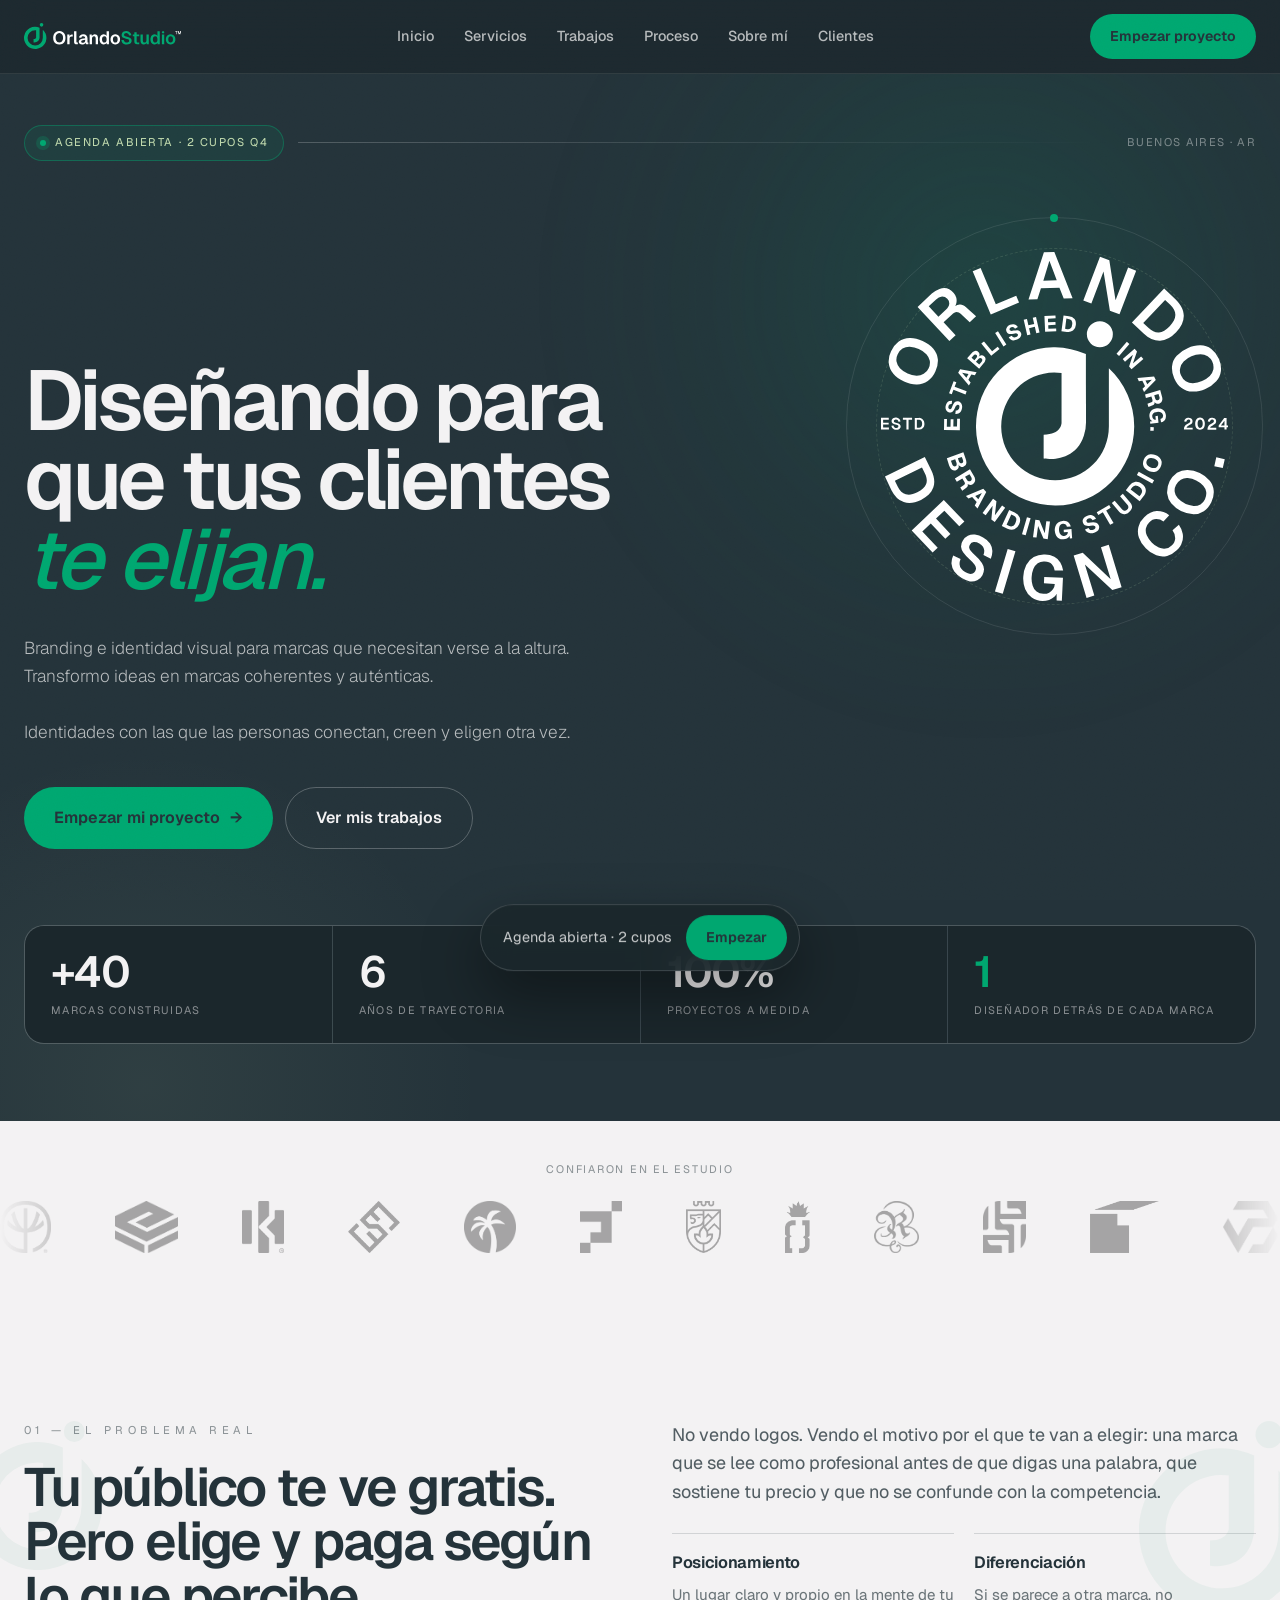
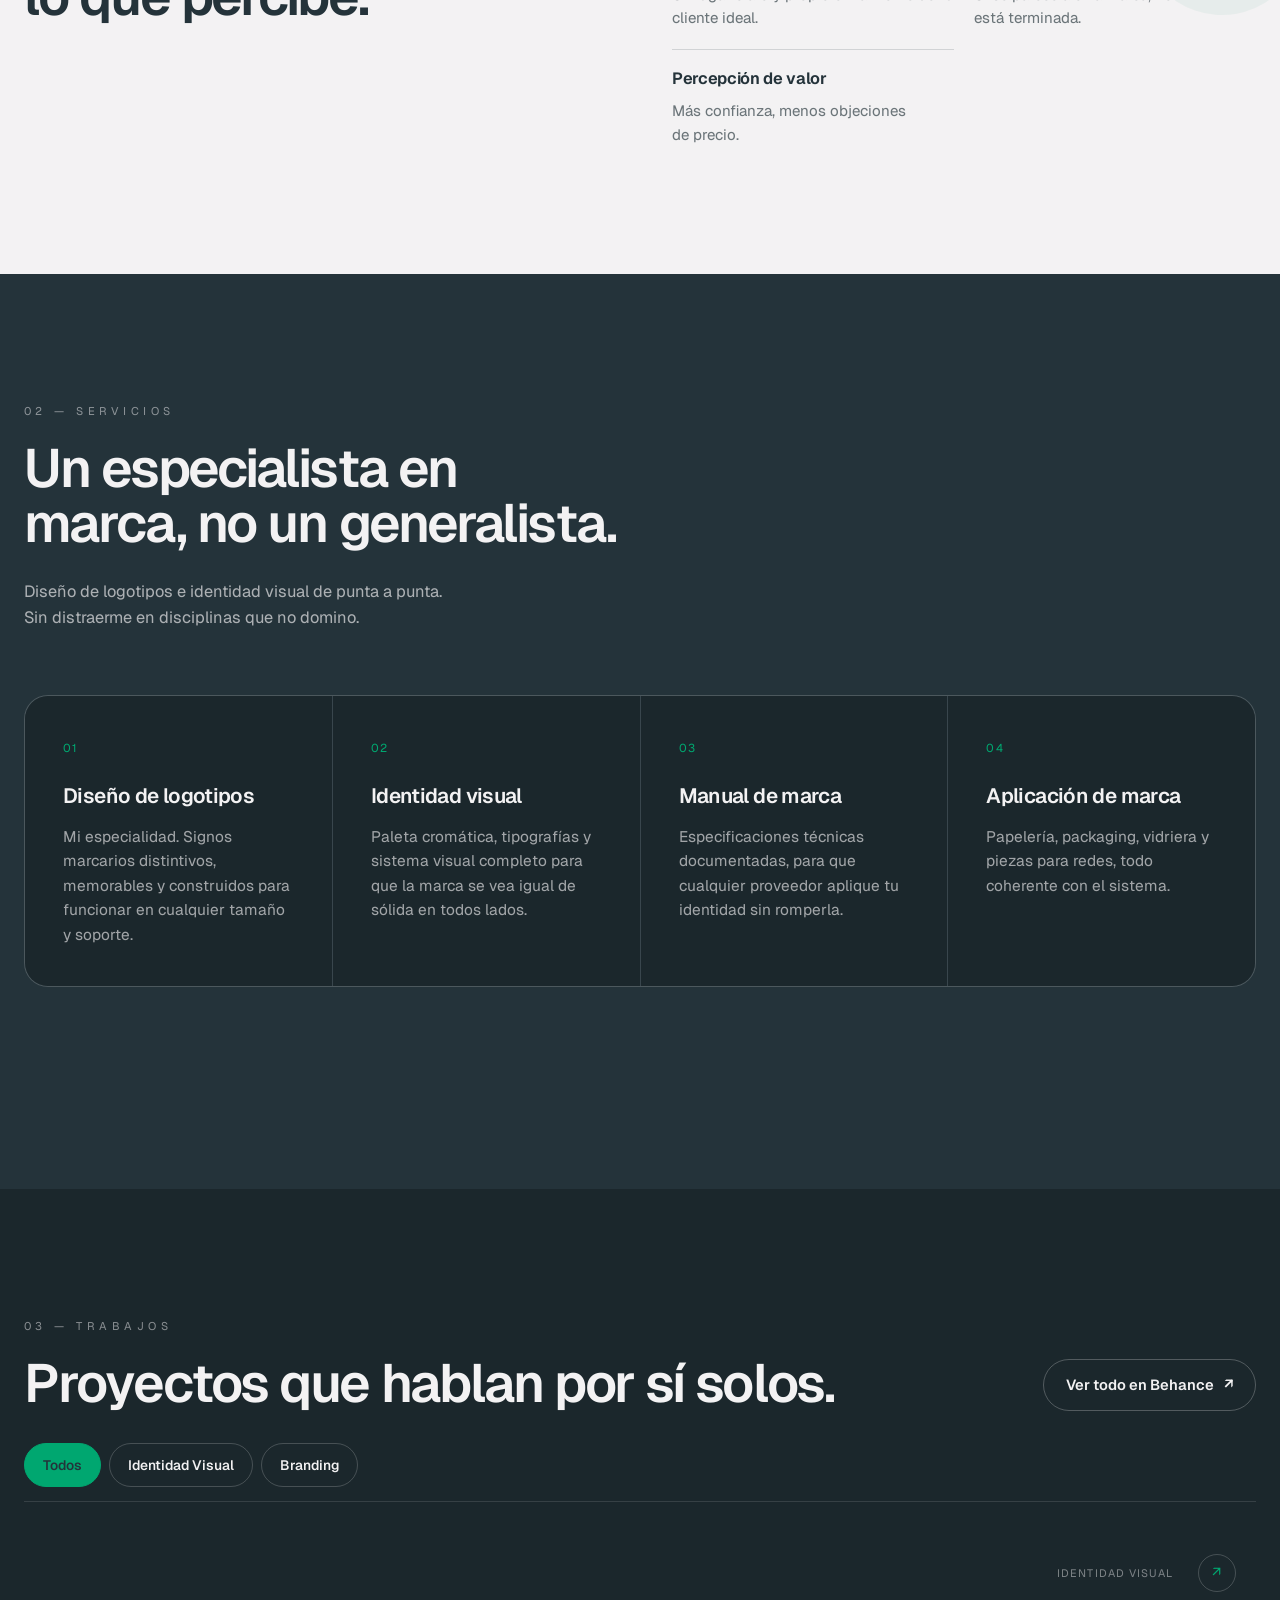
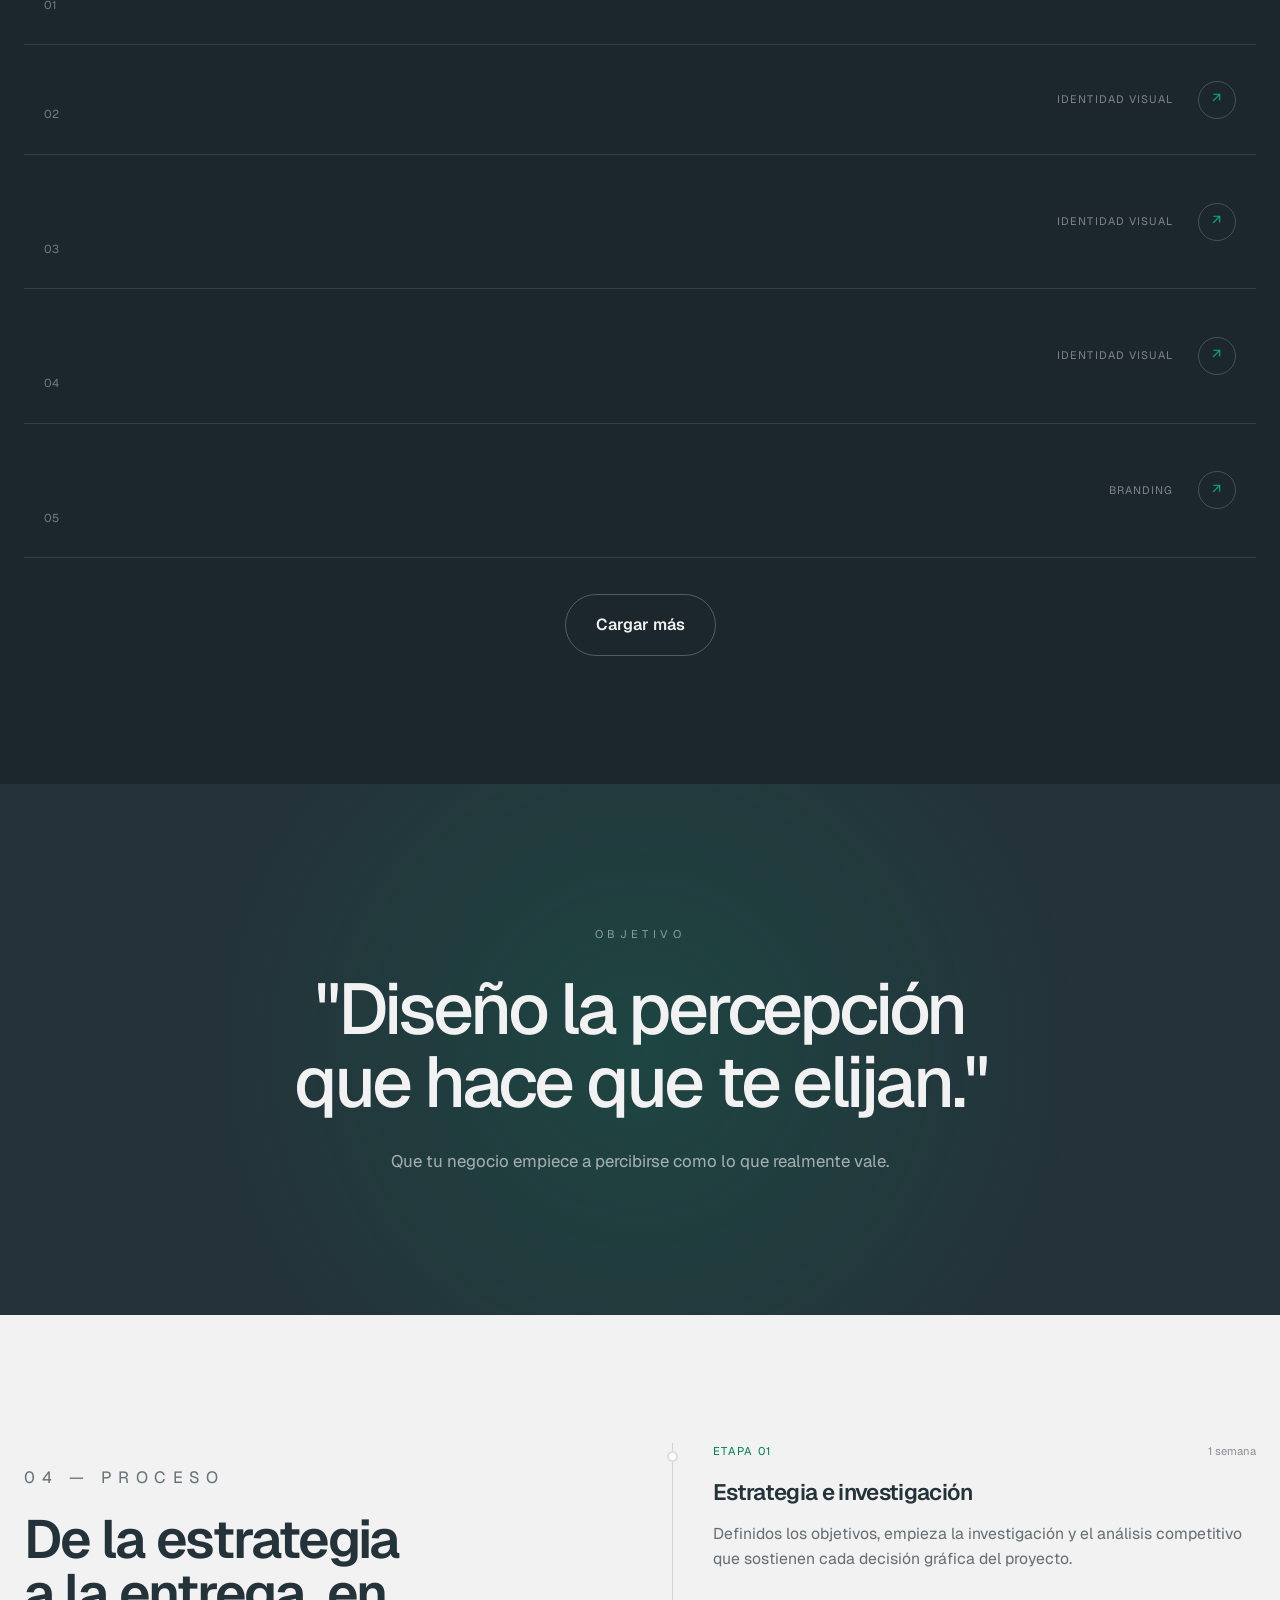
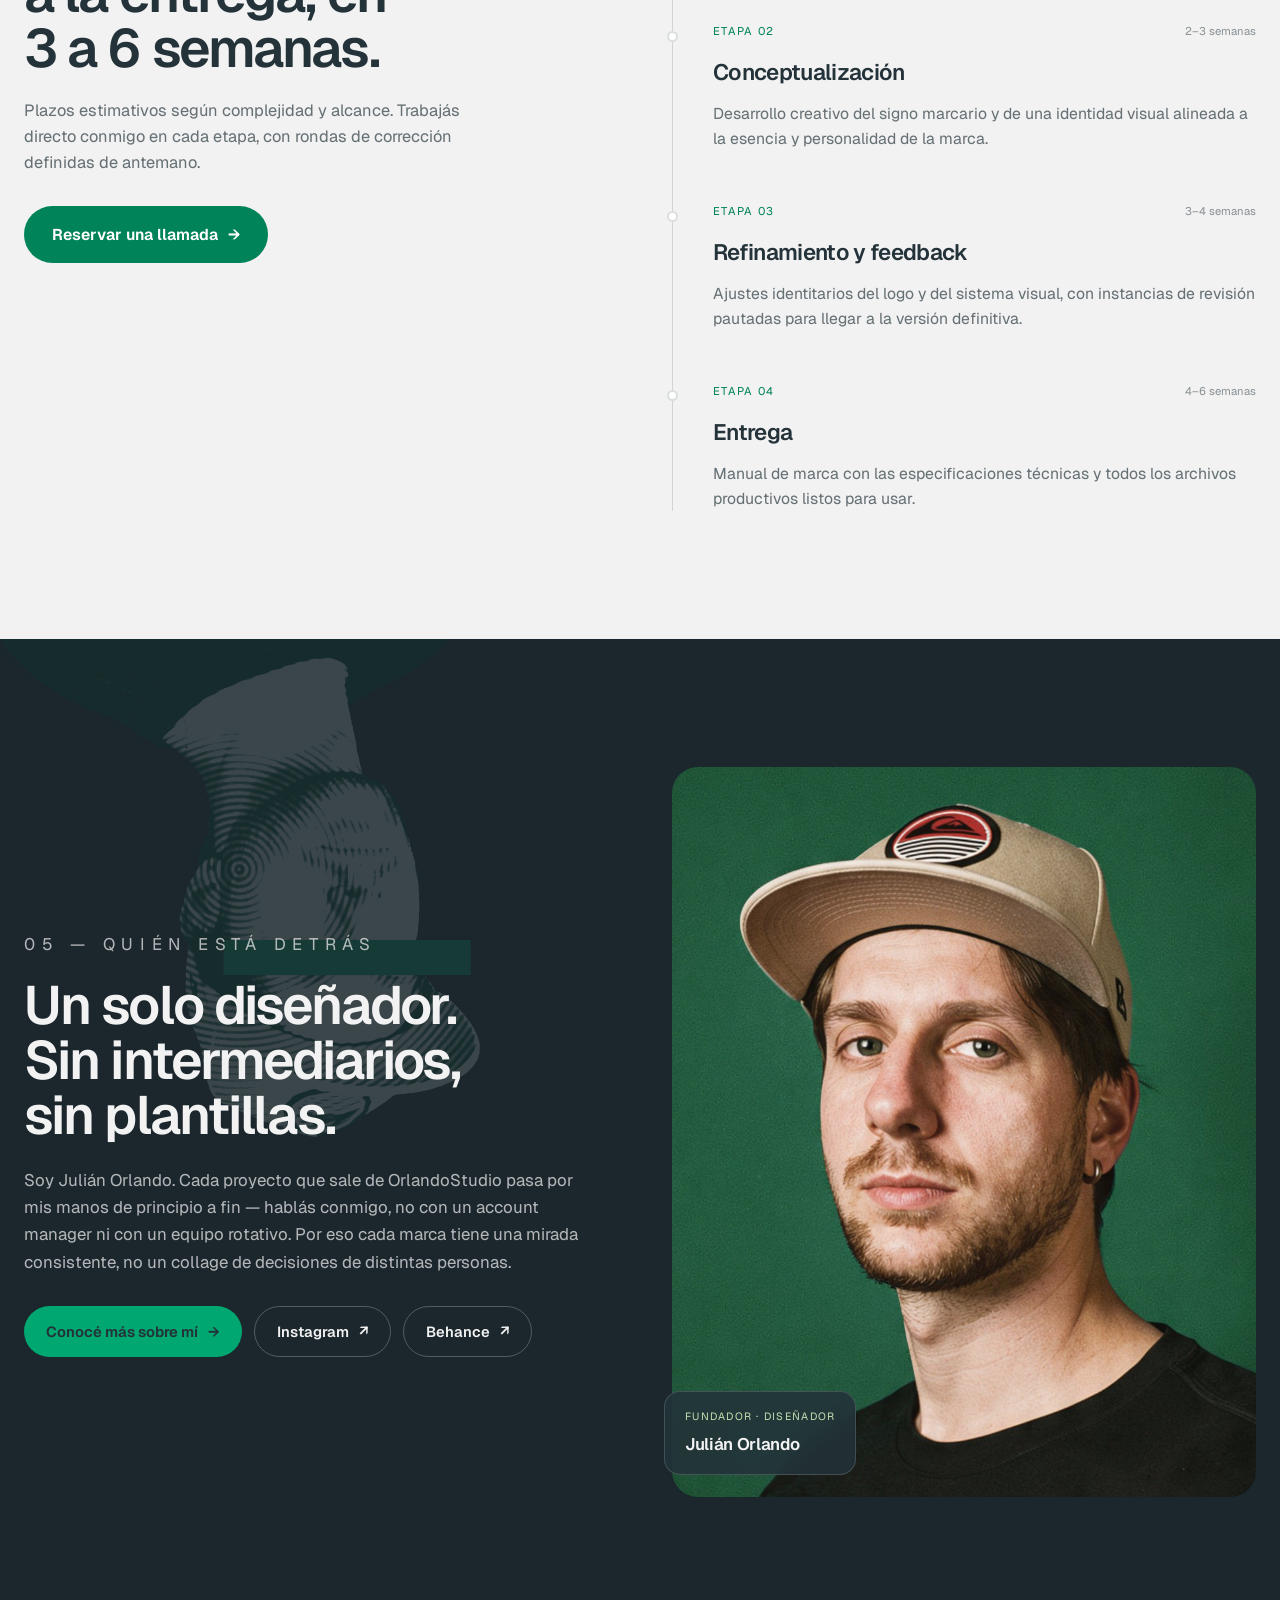
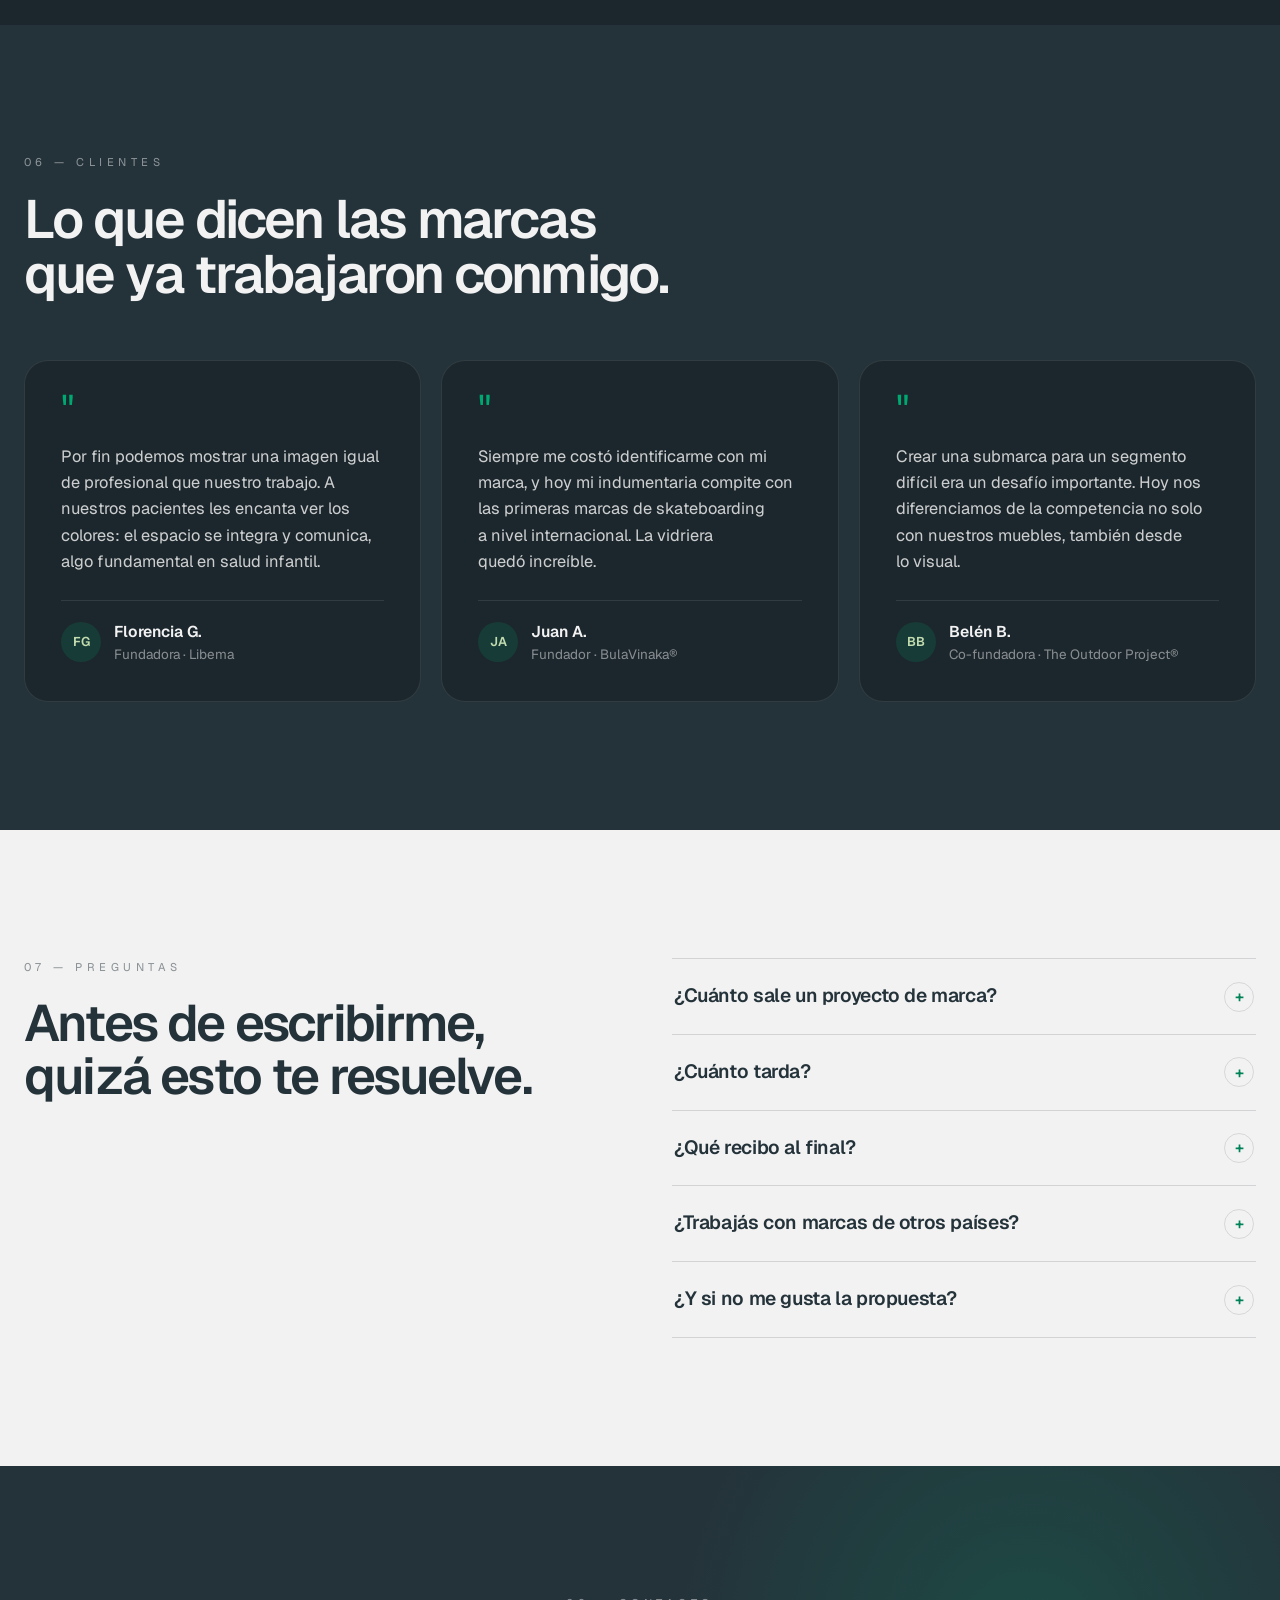
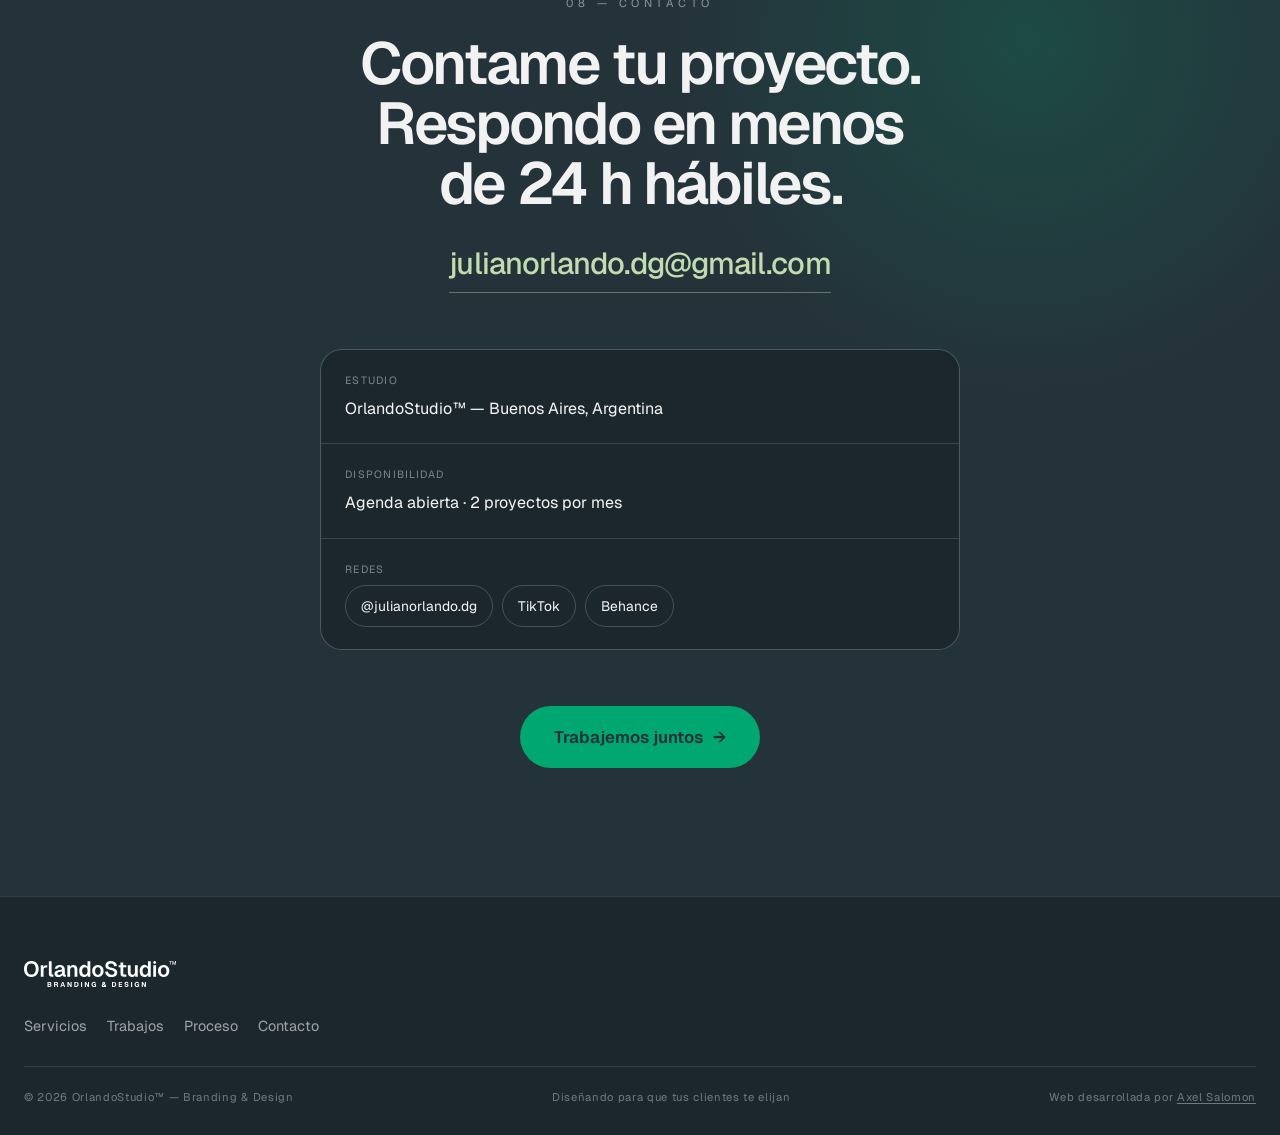
==== commit 312f9ce1: "Agrega item "Inicio" a la navbar del home Co-Authored-By: Claude Sonnet 5 <noreply@anthropic.com>" ====
--- a/index.html
+++ b/index.html
@@ -142,6 +142,7 @@
          mobile (y renumerar los data-index del mobile: 01..06). -->
     <nav class="main-nav" id="main-nav" aria-label="Navegación principal">
       <ul>
+        <li><a href="#top">Inicio</a></li>
         <li><a href="#servicios">Servicios</a></li>
         <li><a href="#trabajos">Trabajos</a></li>
         <li><a href="#proceso">Proceso</a></li>
@@ -170,11 +171,12 @@
   <div class="mobile-menu-inner">
     <nav class="mobile-nav" aria-label="Navegación móvil">
       <ol>
-        <li><a href="#servicios"><span class="mobile-nav-index">01</span><span class="mobile-nav-label">Servicios</span></a></li>
-        <li><a href="#trabajos"><span class="mobile-nav-index">02</span><span class="mobile-nav-label">Trabajos</span></a></li>
-        <li><a href="#proceso"><span class="mobile-nav-index">03</span><span class="mobile-nav-label">Proceso</span></a></li>
-        <li><a href="sobre-mi.html"><span class="mobile-nav-index">04</span><span class="mobile-nav-label">Sobre mí</span></a></li>
-        <li><a href="#voces"><span class="mobile-nav-index">05</span><span class="mobile-nav-label">Clientes</span></a></li>
+        <li><a href="#top"><span class="mobile-nav-index">01</span><span class="mobile-nav-label">Inicio</span></a></li>
+        <li><a href="#servicios"><span class="mobile-nav-index">02</span><span class="mobile-nav-label">Servicios</span></a></li>
+        <li><a href="#trabajos"><span class="mobile-nav-index">03</span><span class="mobile-nav-label">Trabajos</span></a></li>
+        <li><a href="#proceso"><span class="mobile-nav-index">04</span><span class="mobile-nav-label">Proceso</span></a></li>
+        <li><a href="sobre-mi.html"><span class="mobile-nav-index">05</span><span class="mobile-nav-label">Sobre mí</span></a></li>
+        <li><a href="#voces"><span class="mobile-nav-index">06</span><span class="mobile-nav-label">Clientes</span></a></li>
       </ol>
     </nav>
 
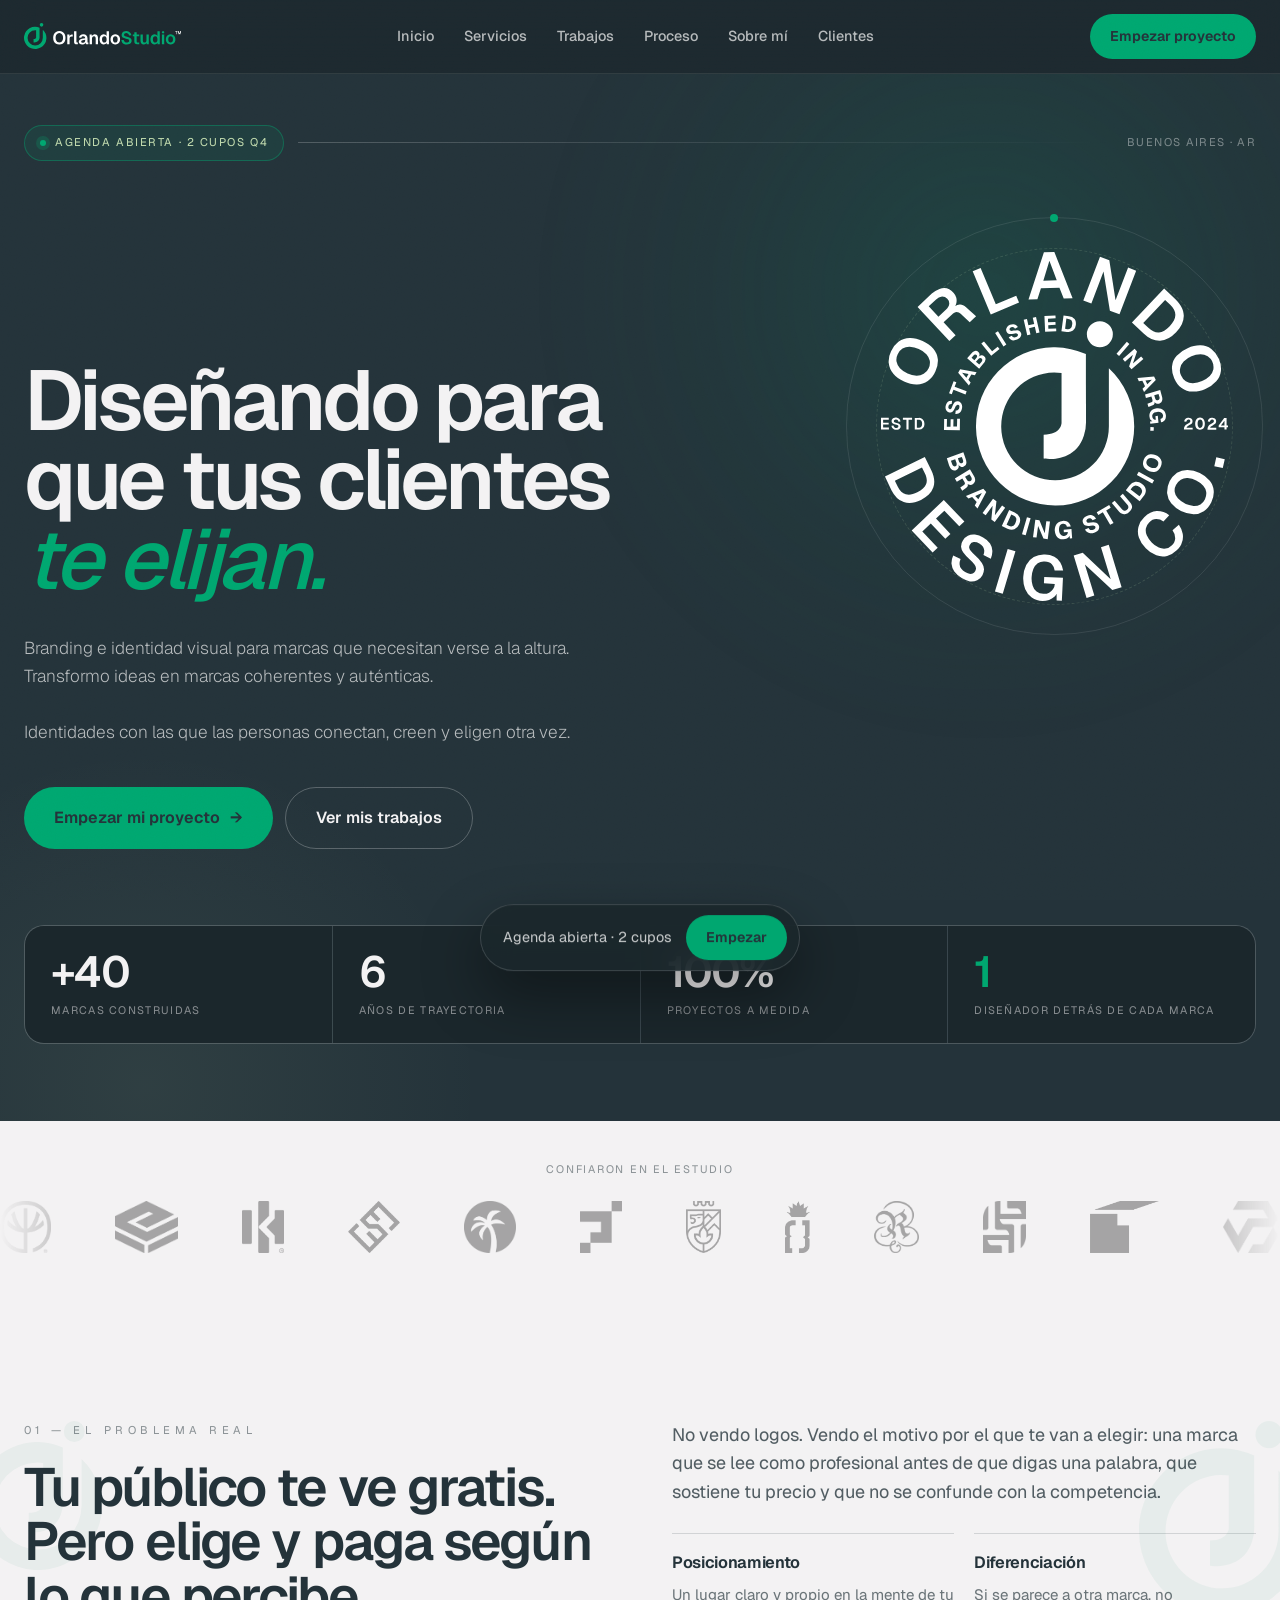
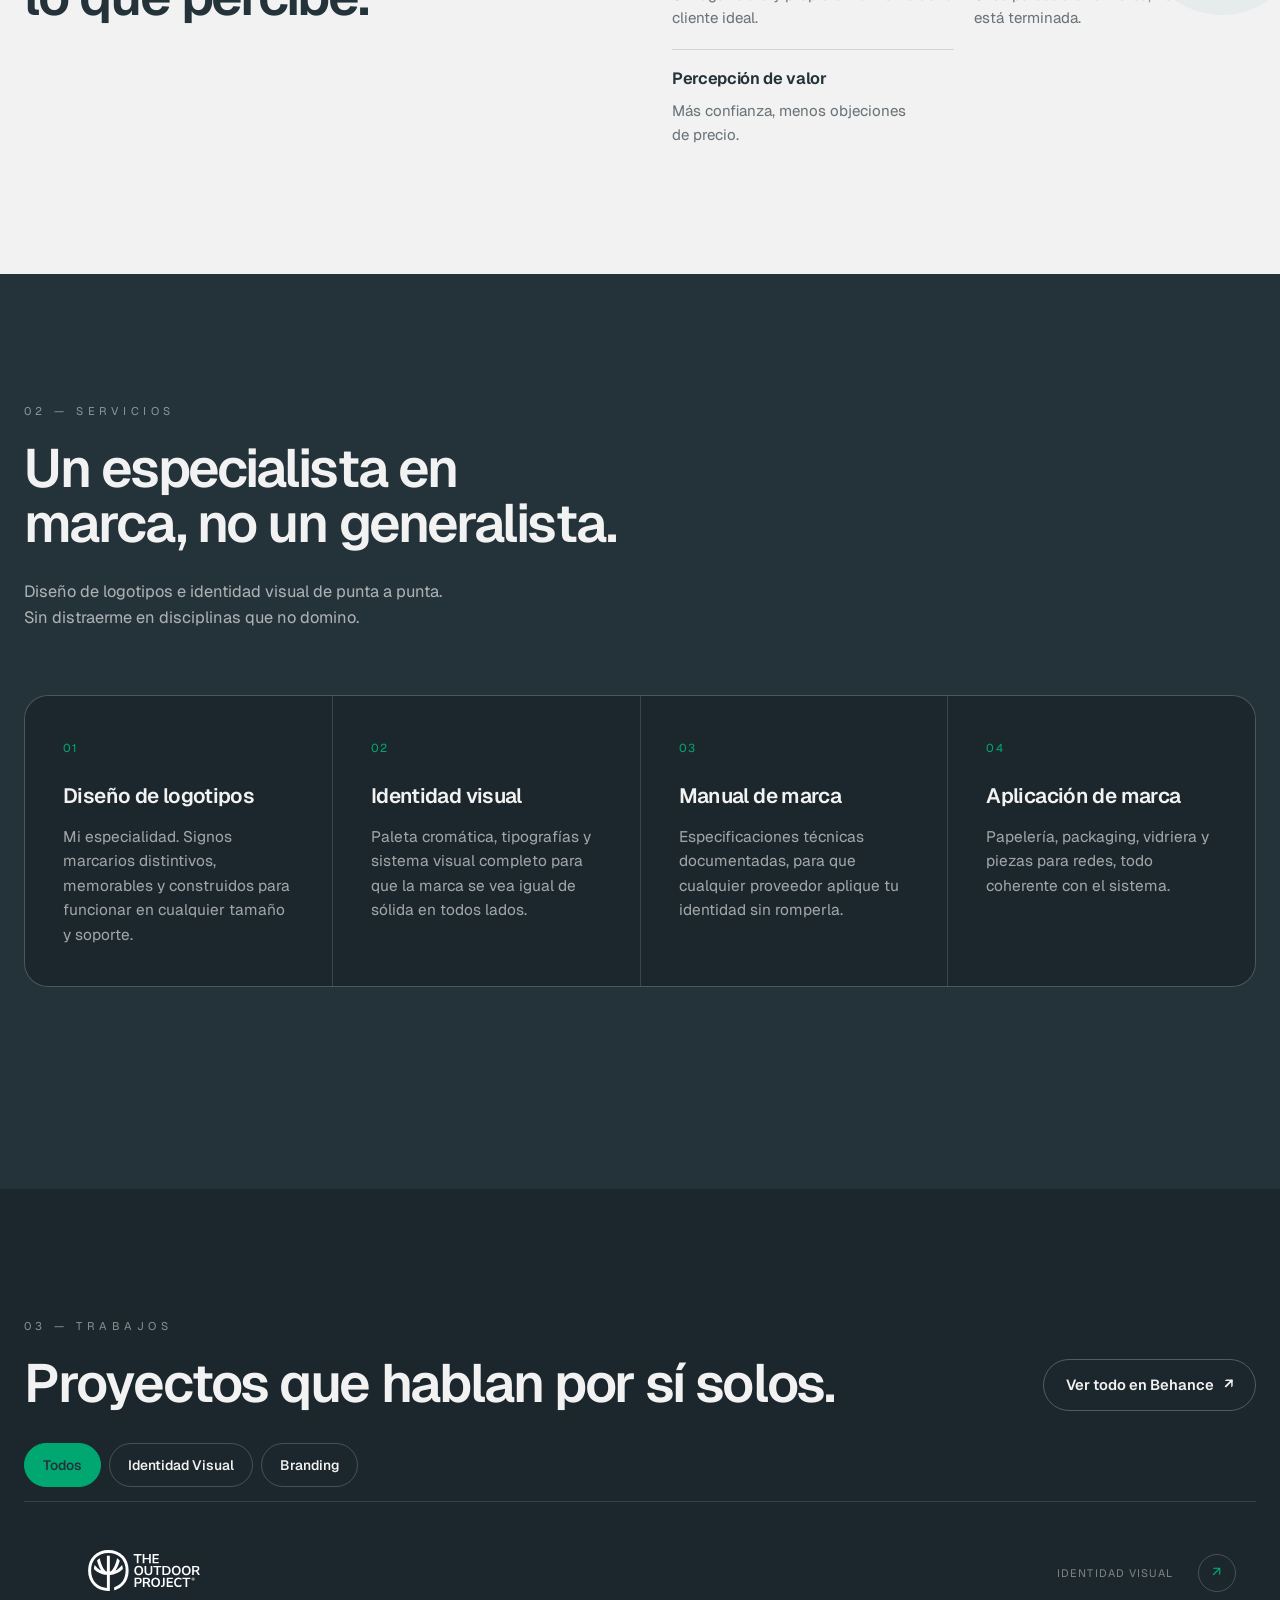
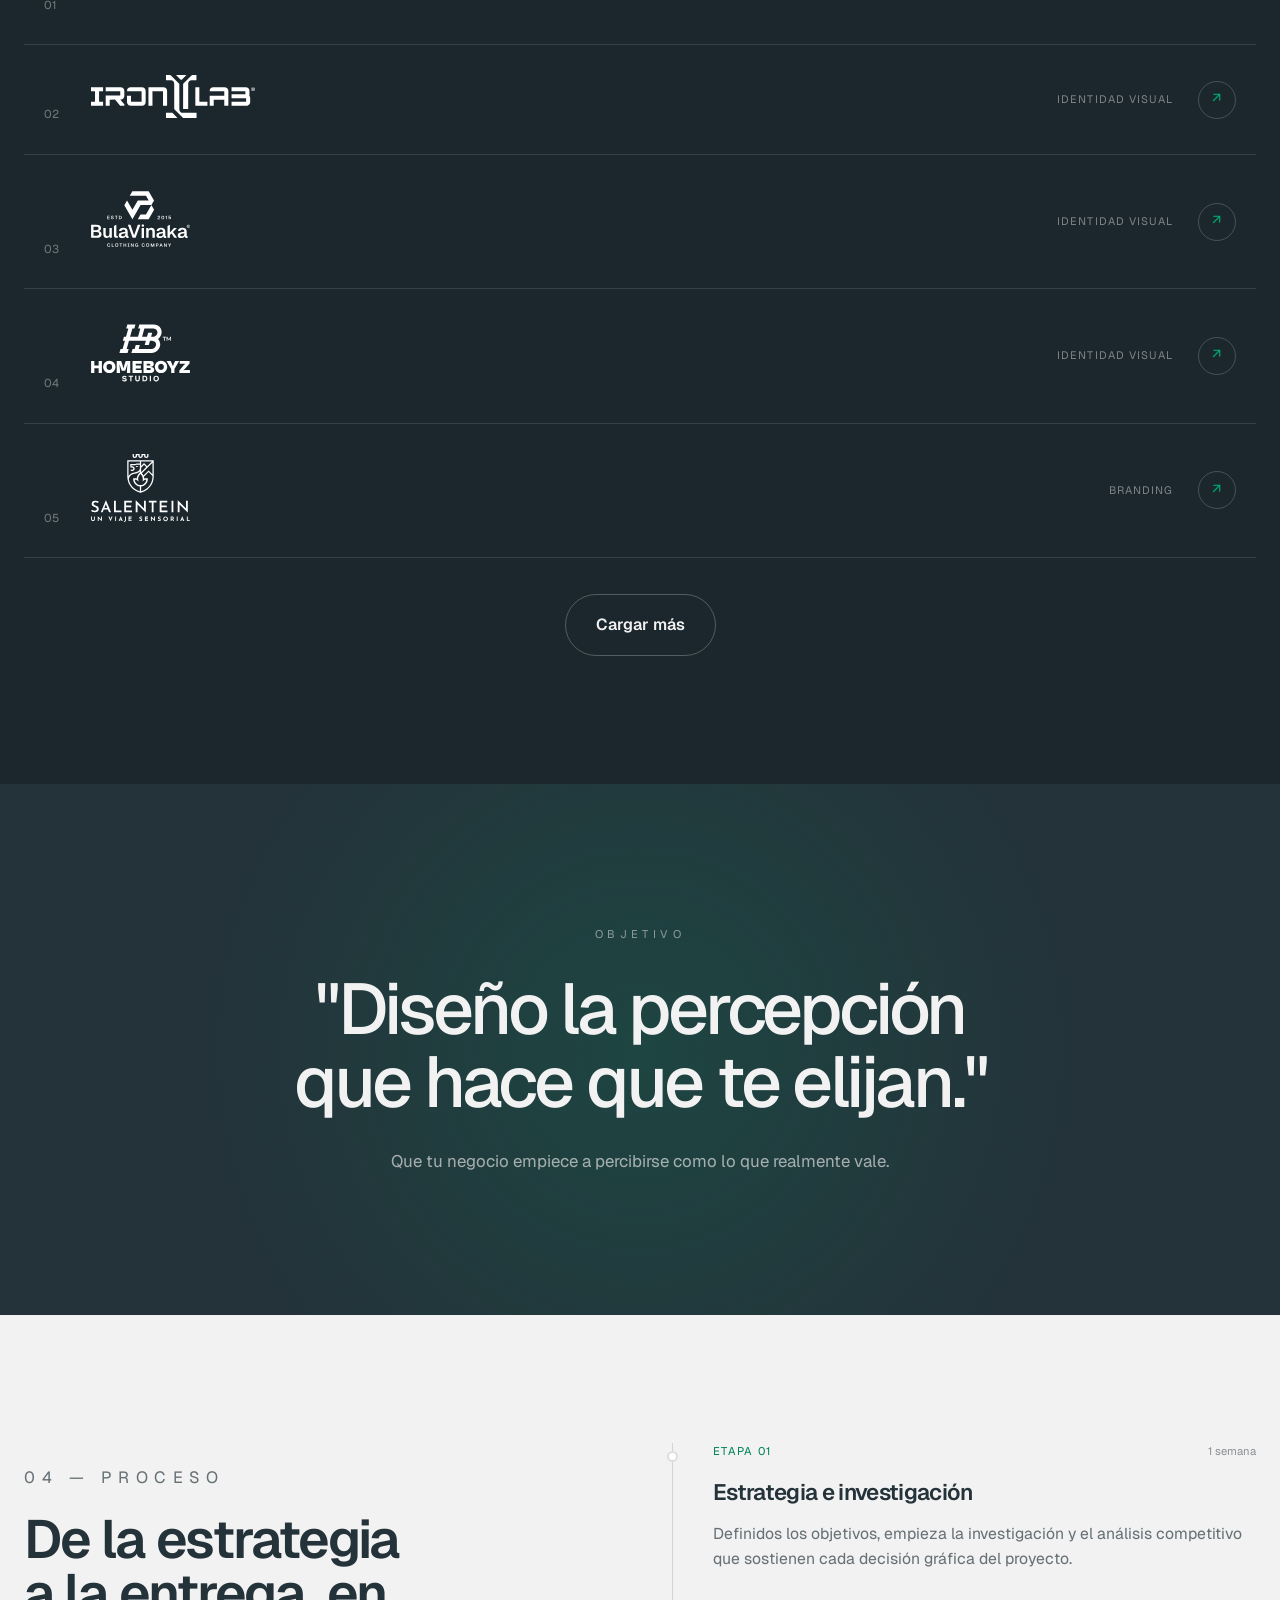
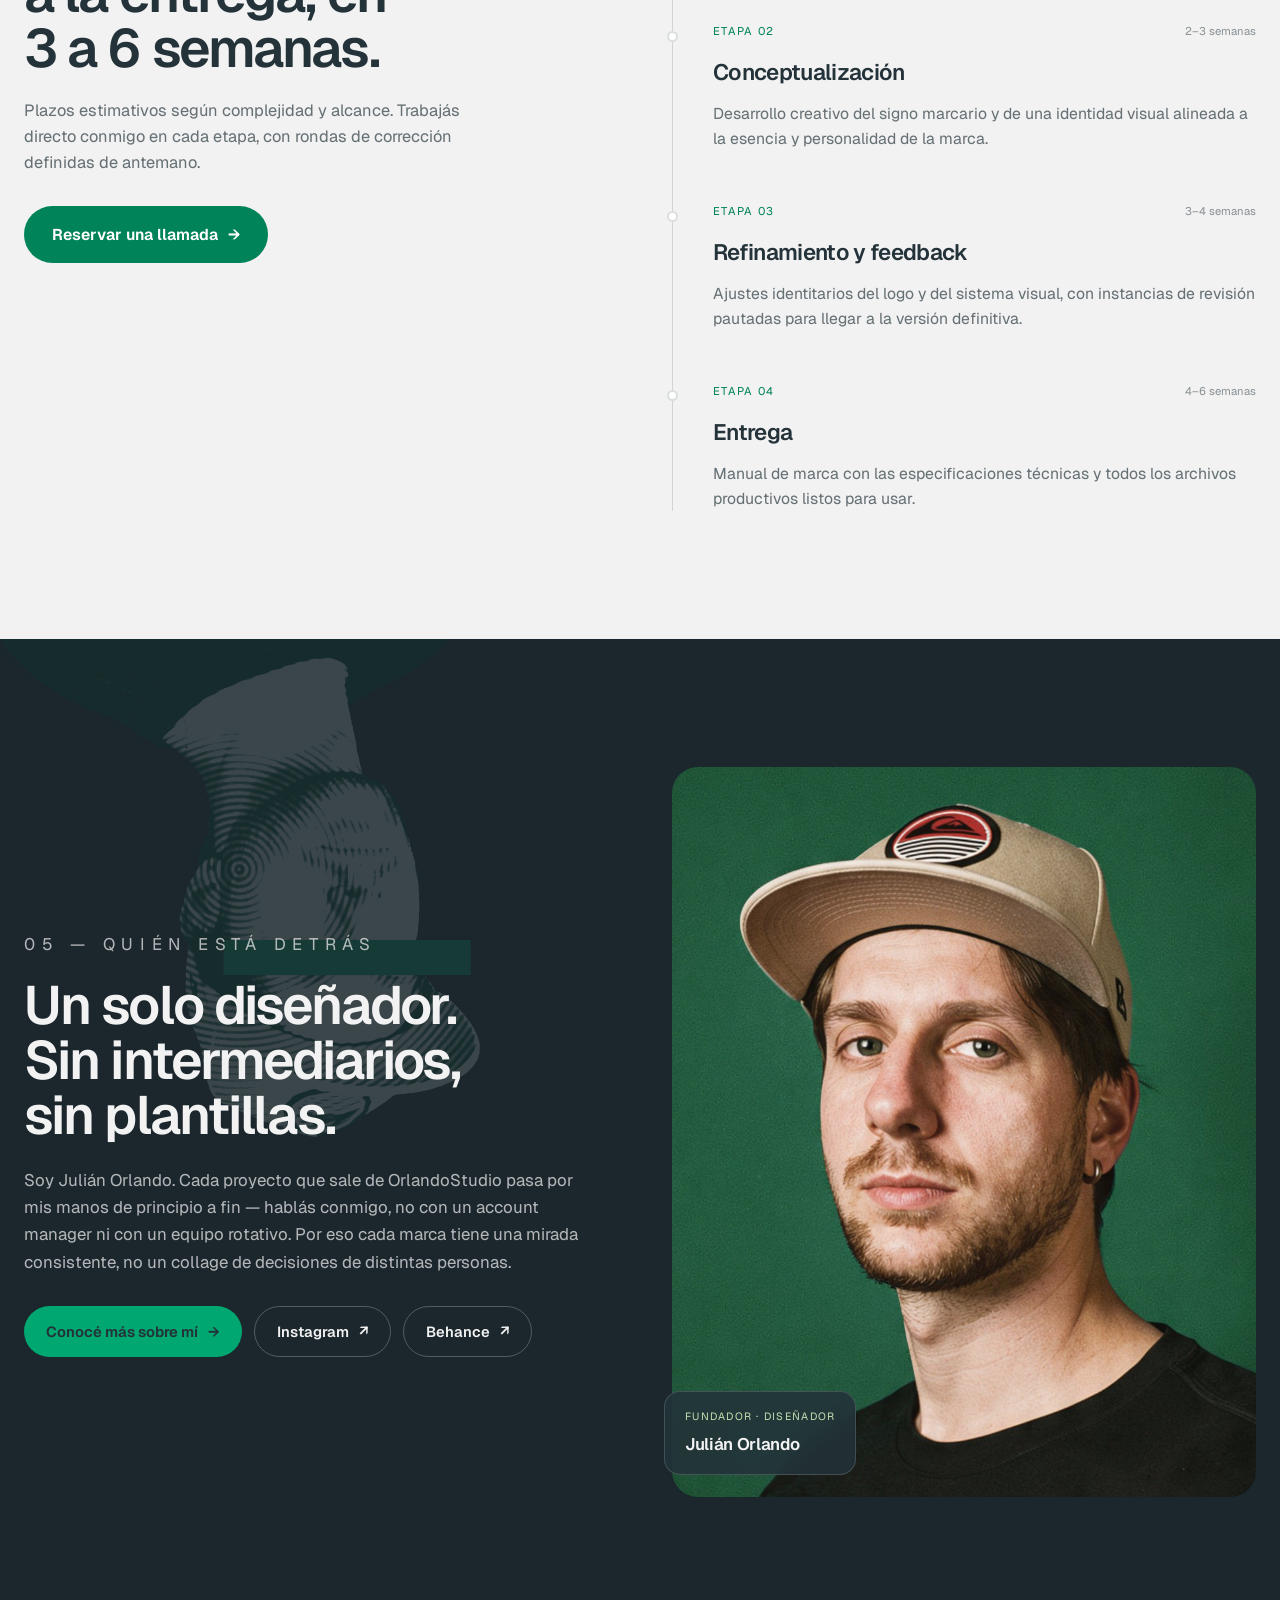
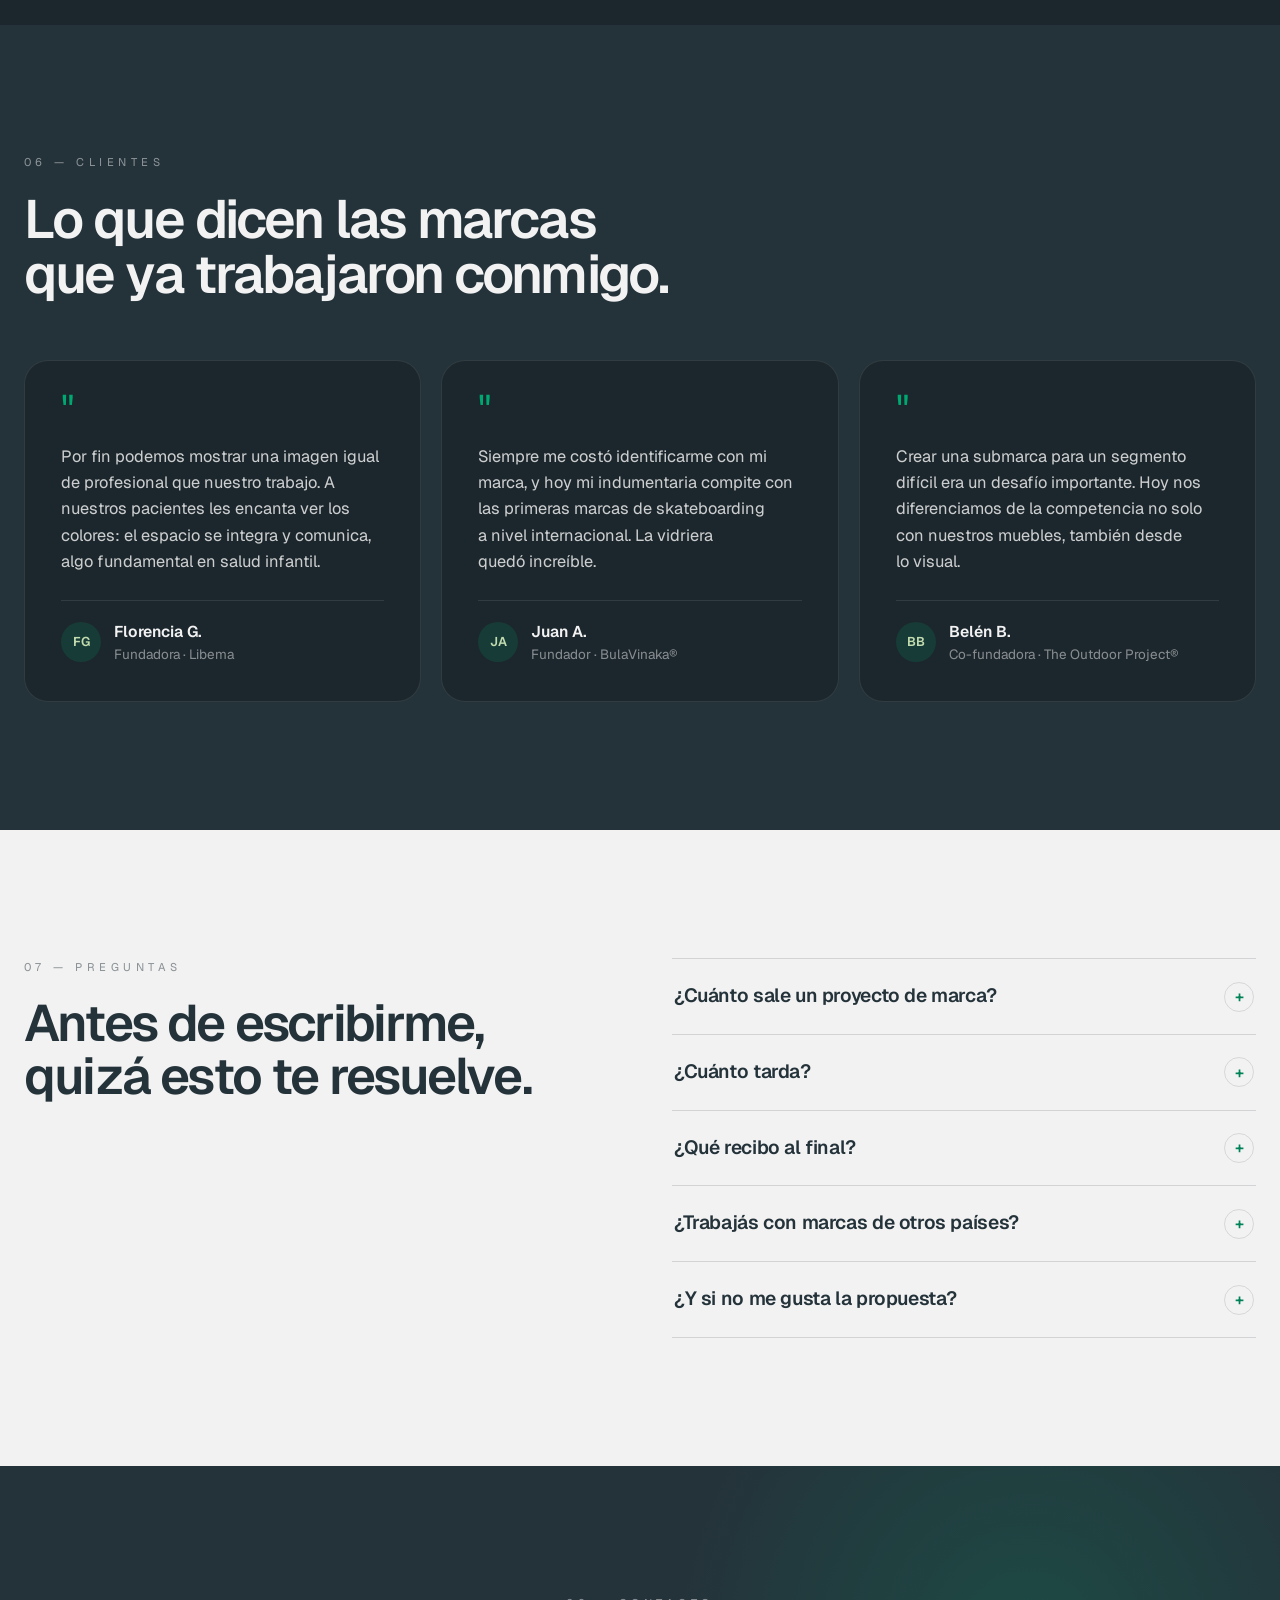
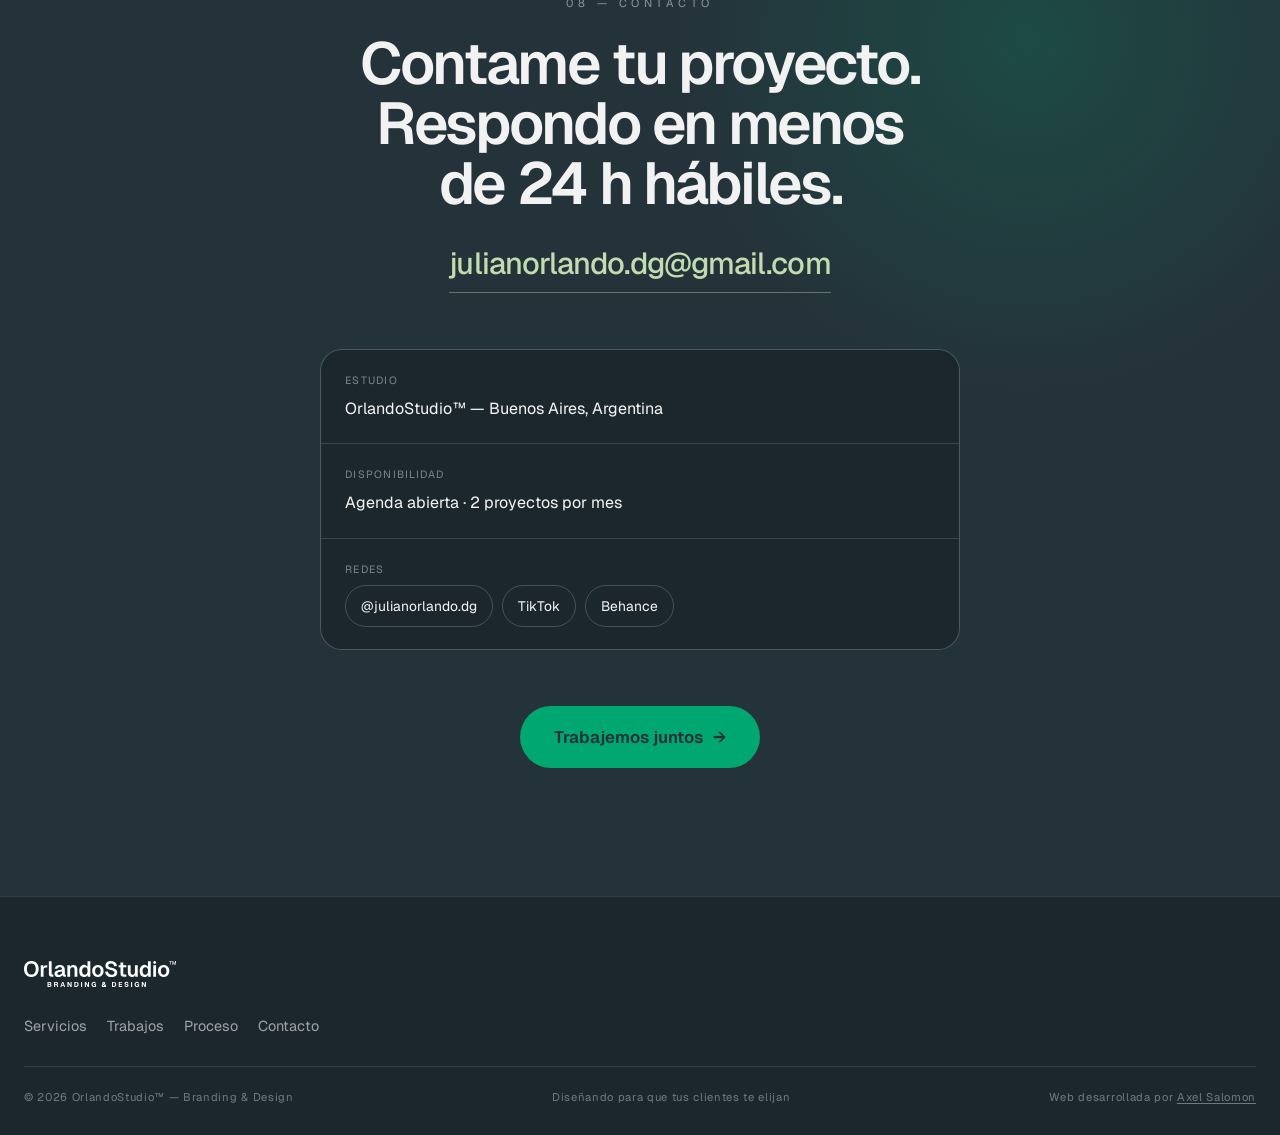
==== commit 53c6d0c2: "Alinea botones en mobile y ajusta navbar del menú móvil Los botones de secciones que envuelven en mo" ====
--- a/index.html
+++ b/index.html
@@ -32,7 +32,7 @@
 <link rel="preconnect" href="https://fonts.gstatic.com" crossorigin>
 <link href="https://fonts.googleapis.com/css2?family=Newsreader:ital,opsz,wght@0,6..72,400;0,6..72,500;0,6..72,600;1,6..72,400&display=swap" rel="stylesheet">
 <link rel="preload" as="font" href="assets/fonts/Geist-VariableFont_wght.ttf" type="font/ttf" crossorigin>
-<link rel="stylesheet" href="styles.css?v=20260910l">
+<link rel="stylesheet" href="styles.css?v=20260910m">
 
 <!-- JSON-LD del estudio. Ojo: "areaServed" es la MISMA lista de países que
      aparece en la sección 02 de sobre-mi.html y en la respuesta del FAQ de
--- a/styles.css
+++ b/styles.css
@@ -396,7 +396,8 @@
   padding: clamp(96px,16vh,128px) 28px clamp(28px,5vh,40px);
   display: flex;
   flex-direction: column;
-  justify-content: space-between;
+  justify-content: flex-start;
+  overflow-y: auto;
 }
 
 .mobile-nav ol { display: flex; flex-direction: column; }
@@ -425,12 +426,12 @@
 .mobile-nav a:active { gap: 22px; color: var(--brand-2); }
 .mobile-nav-index {
   font-family: var(--font-display);
-  font-size: .72rem;
+  font-size: .68rem;
   letter-spacing: .1em;
   color: var(--dark-text-mute);
 }
 .mobile-nav-label {
-  font-size: clamp(1.7rem,7vw,2.3rem);
+  font-size: clamp(1.5rem,6.2vw,2.05rem);
   font-weight: 600;
   letter-spacing: -.03em;
 }
@@ -438,6 +439,7 @@
 .mobile-menu-bottom {
   opacity: 0;
   transform: translateY(18px);
+  margin-top: clamp(28px,5vh,40px);
 }
 .mobile-menu.is-open .mobile-menu-bottom { animation: osRise .6s var(--ease-main) .58s both; }
 .mobile-menu-cta { width: 100%; justify-content: center; margin-top: 8px; }
@@ -1820,6 +1822,19 @@
   .hero-sub { font-size: .95rem; font-weight: 340; }
 }
 
+/* Filas de botones que envuelven en mobile: en vez de quedar sueltas con
+   anchos dispares, se apilan a ancho completo y centradas. */
+@media (max-width: 640px) {
+  .hero-ctas, .studio-links {
+    flex-direction: column;
+    align-items: stretch;
+  }
+  .hero-ctas .btn, .studio-links .btn {
+    width: 100%;
+    justify-content: center;
+  }
+}
+
 /* La fila de meta del hero (badge + separador + ubicación) no entra en una
    sola línea en pantallas angostas: se corta el texto en vez de ajustarse. */
 @media (max-width: 480px) {
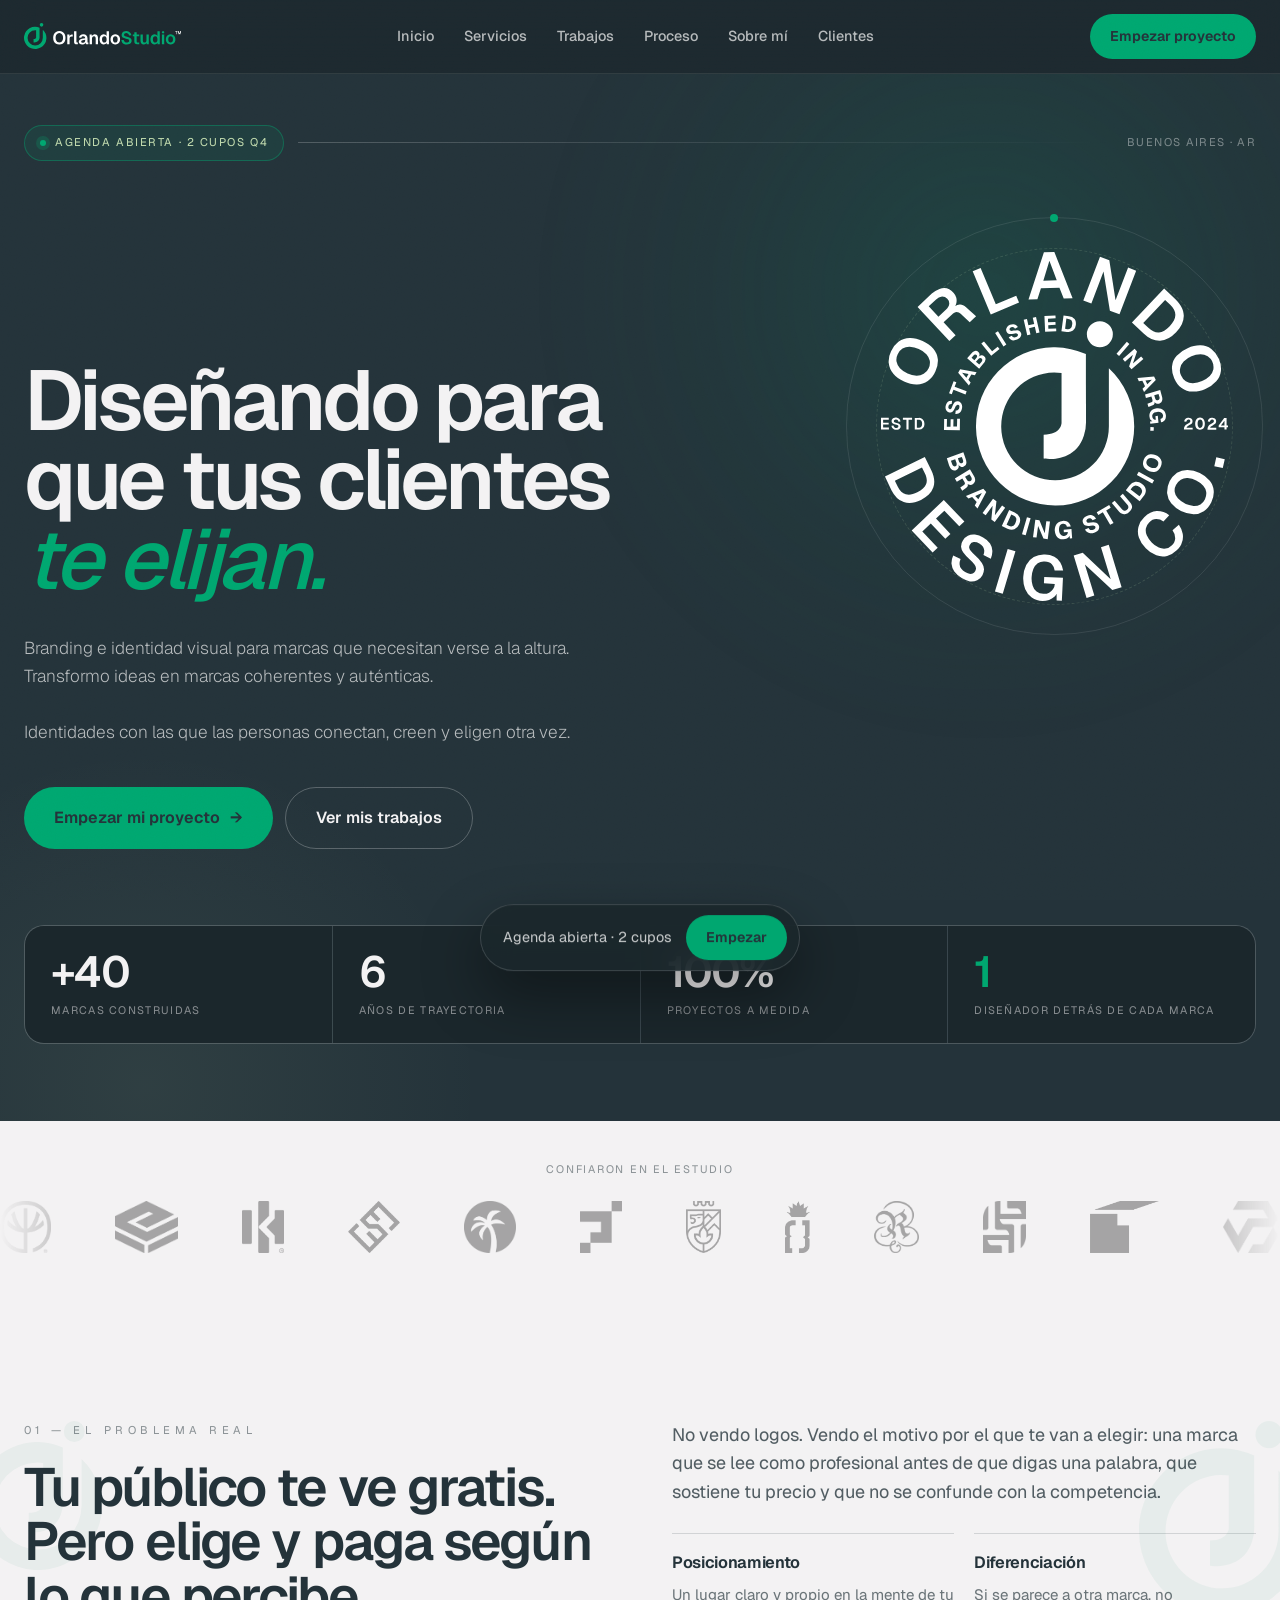
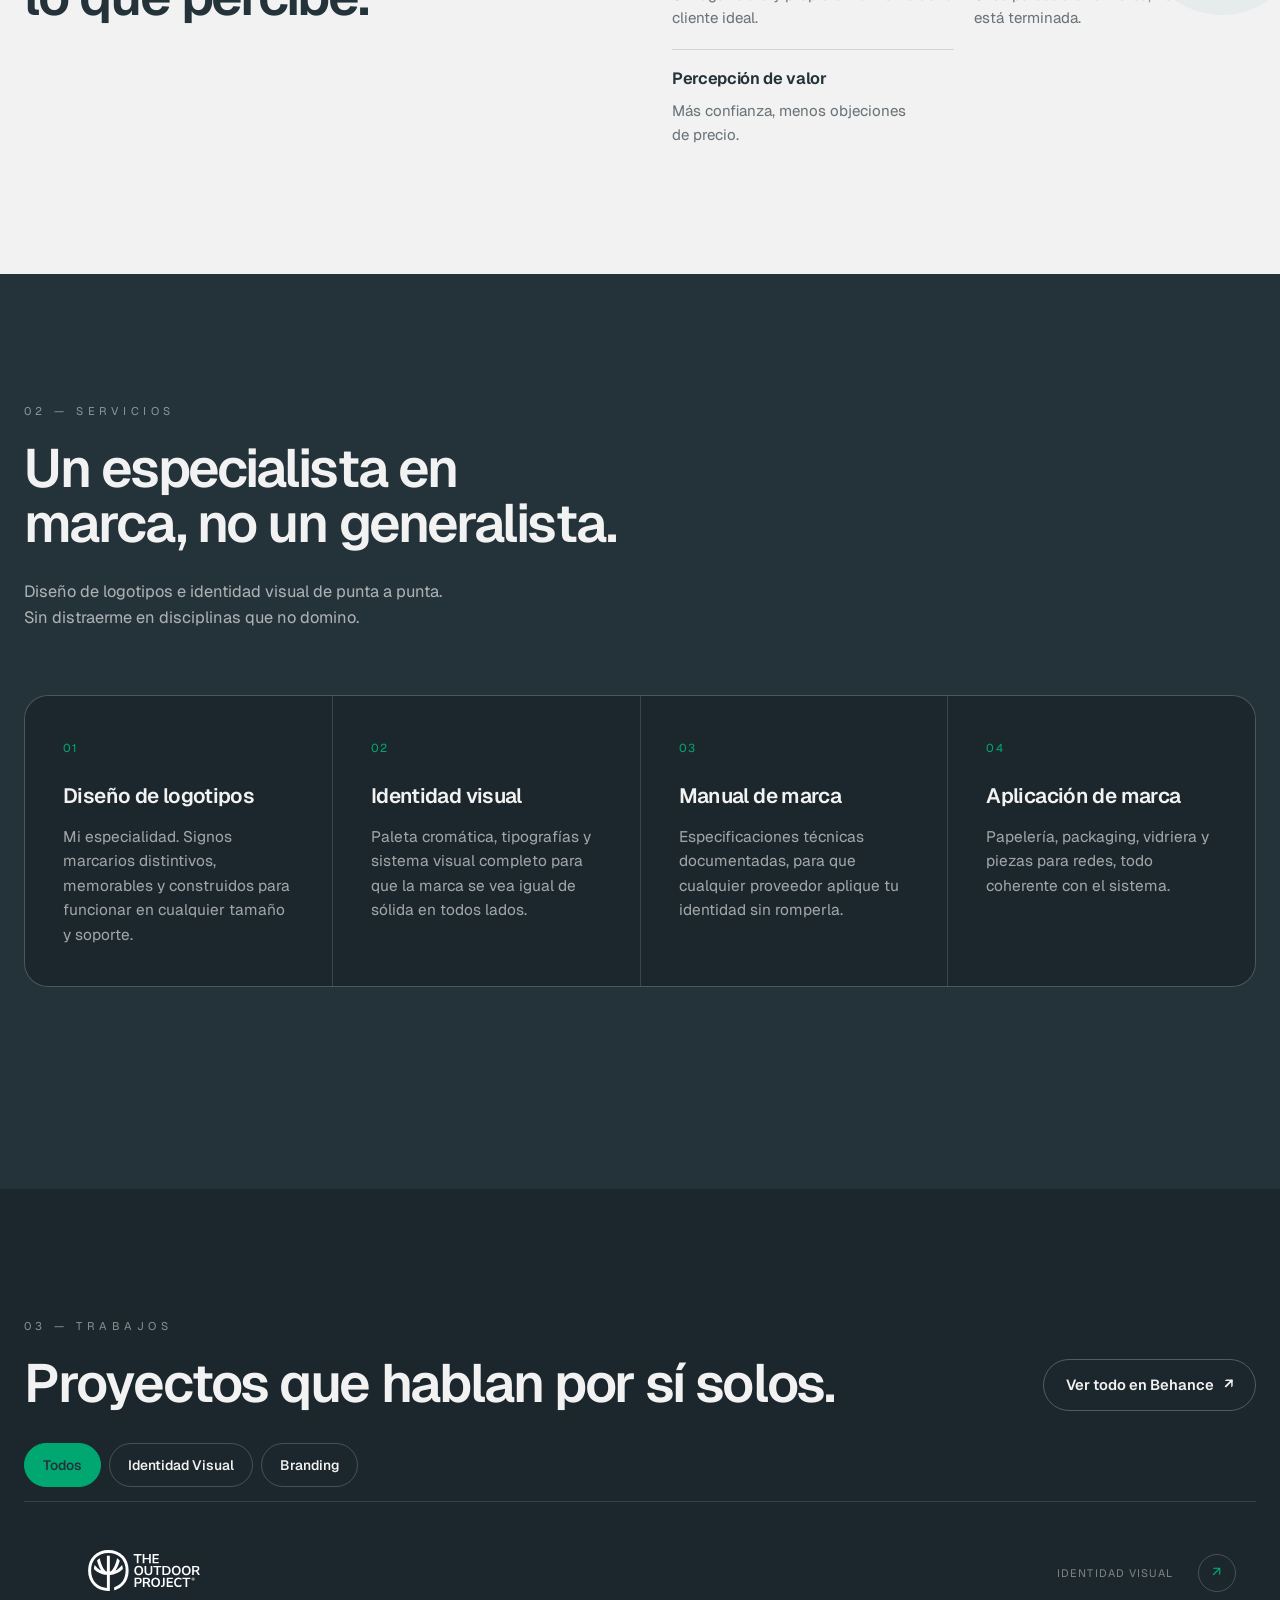
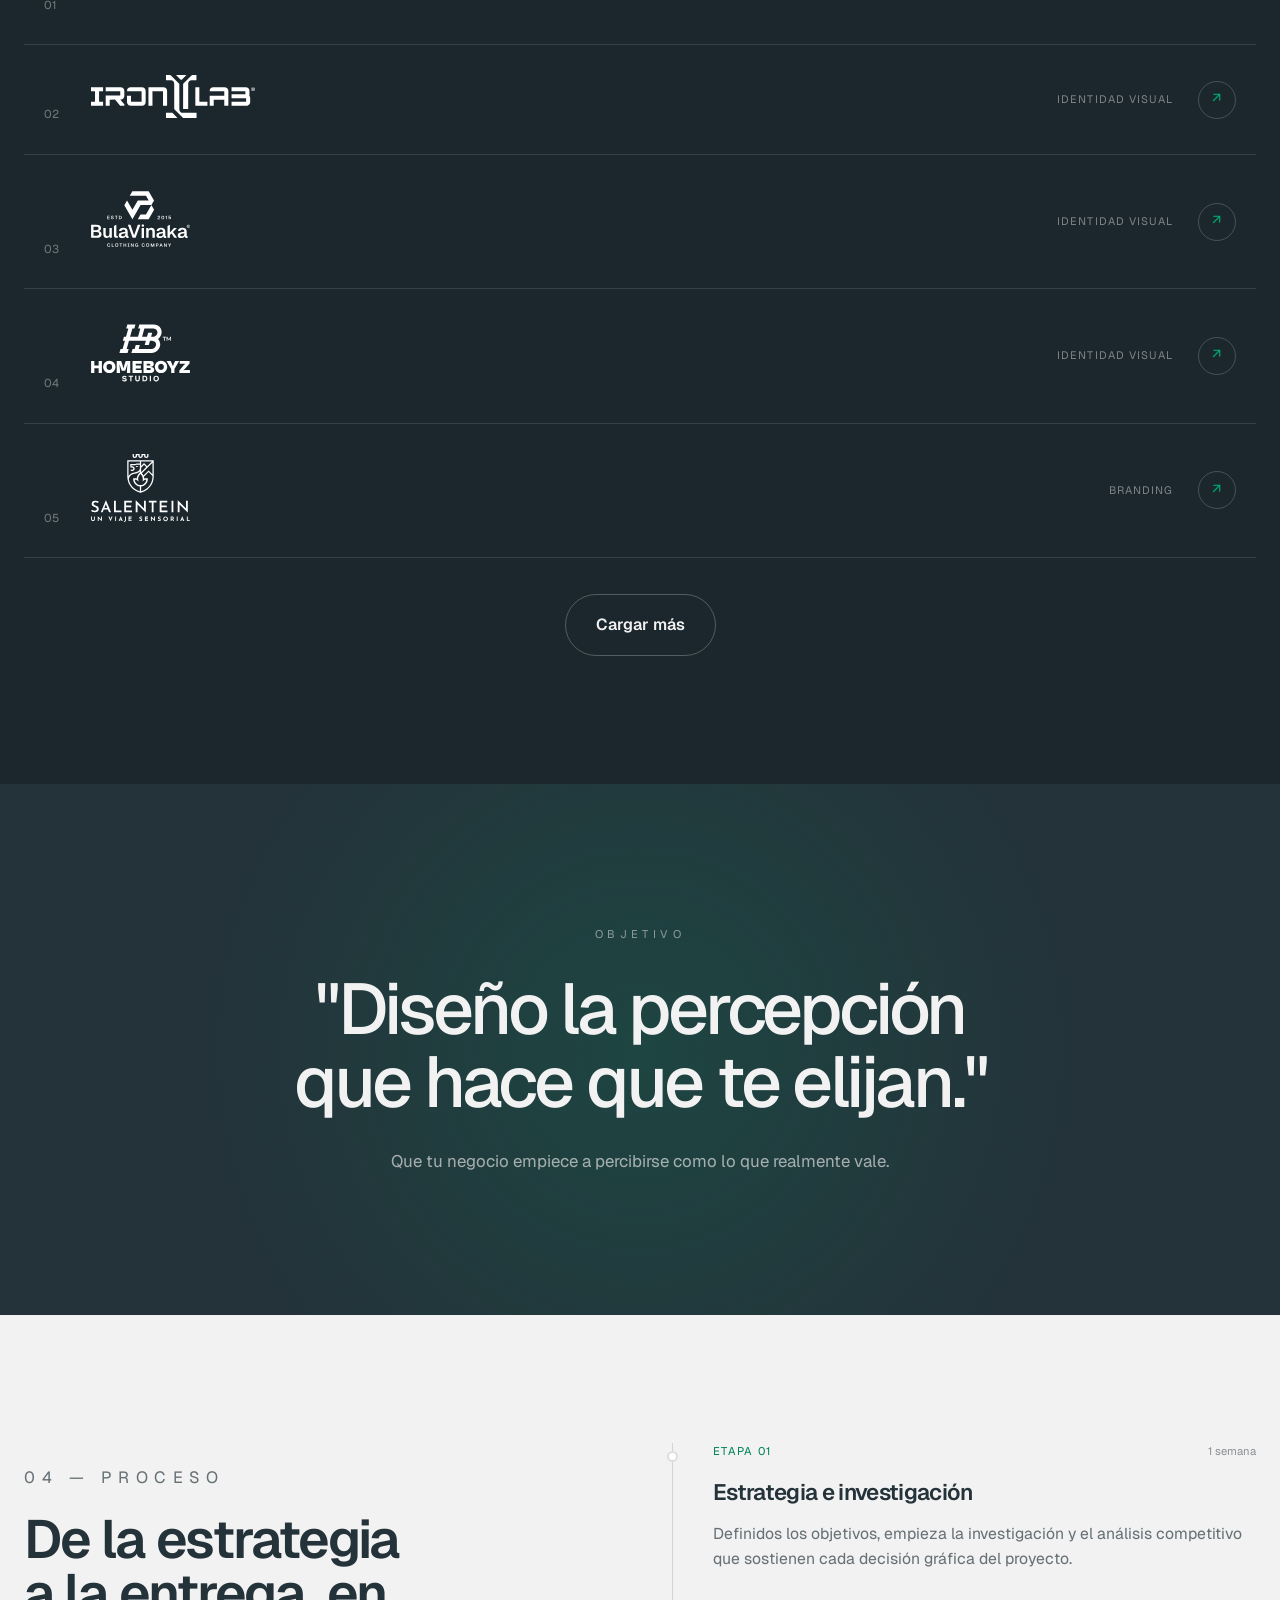
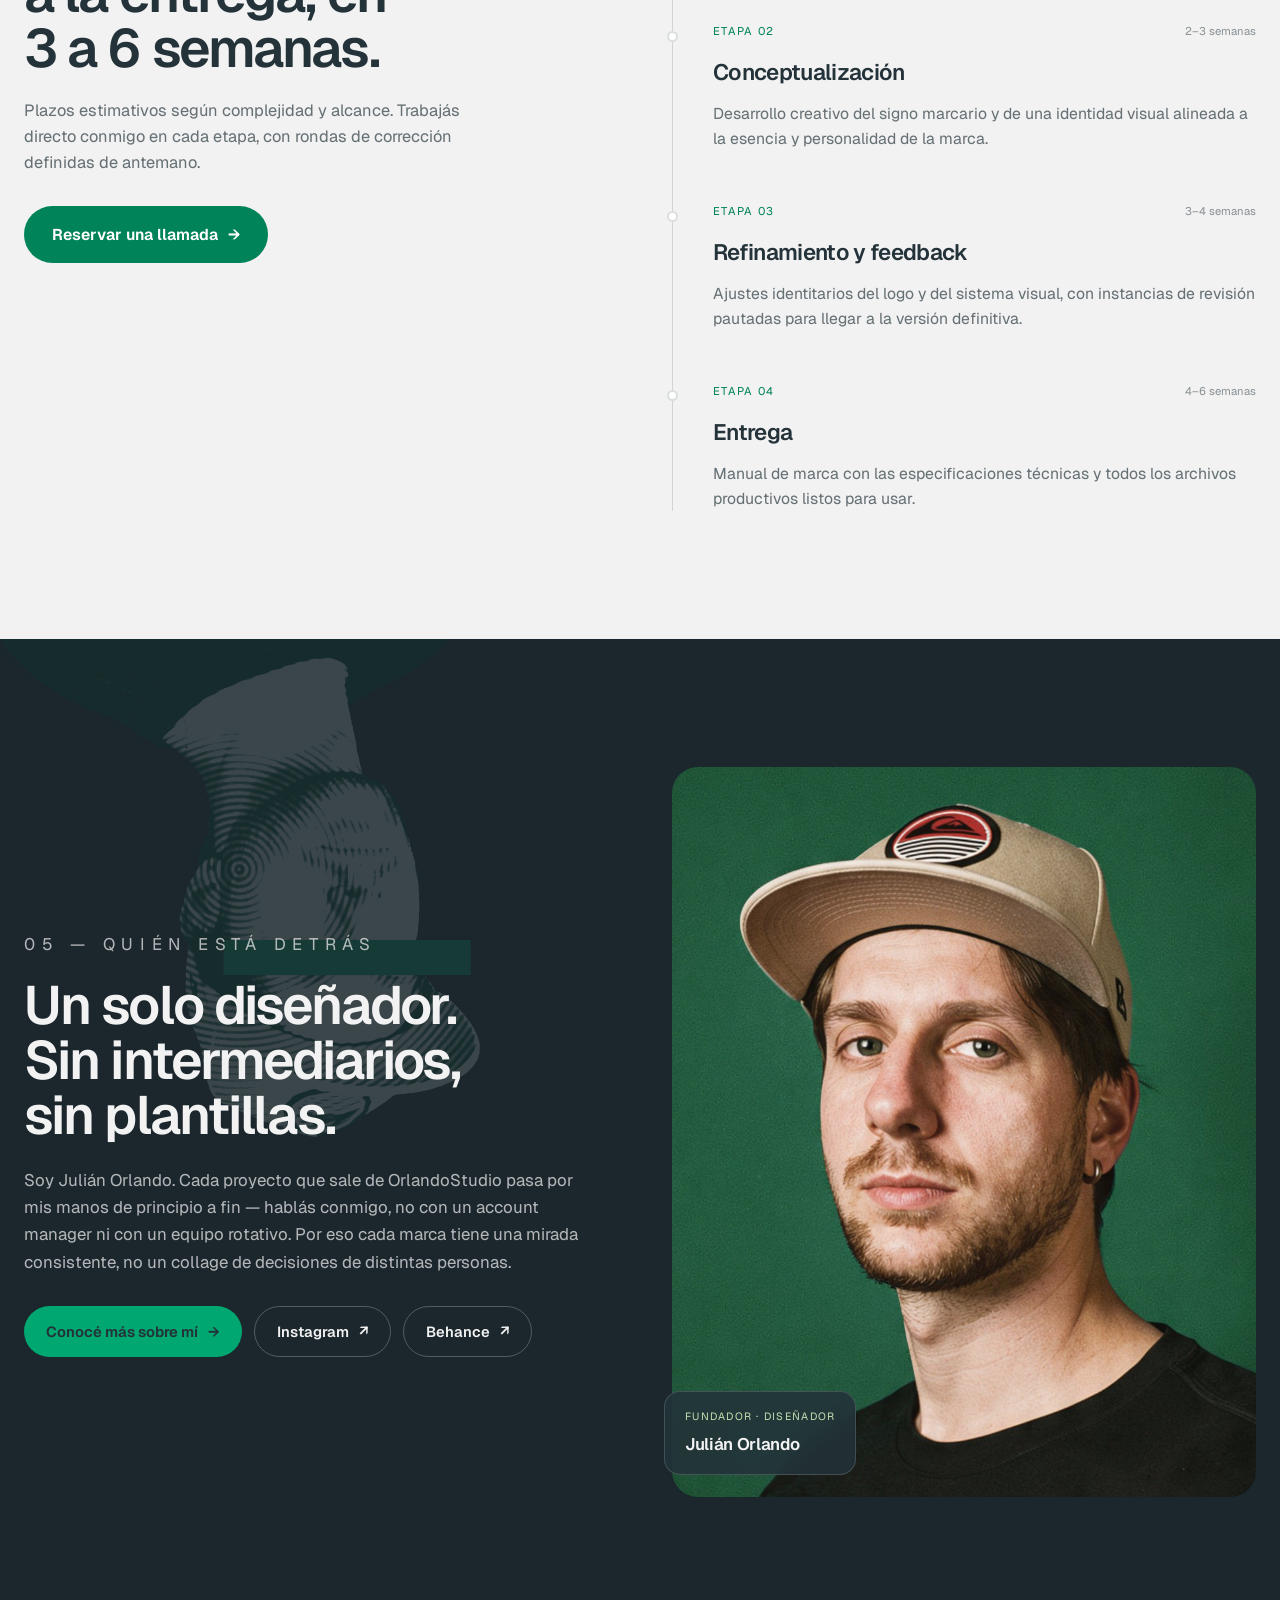
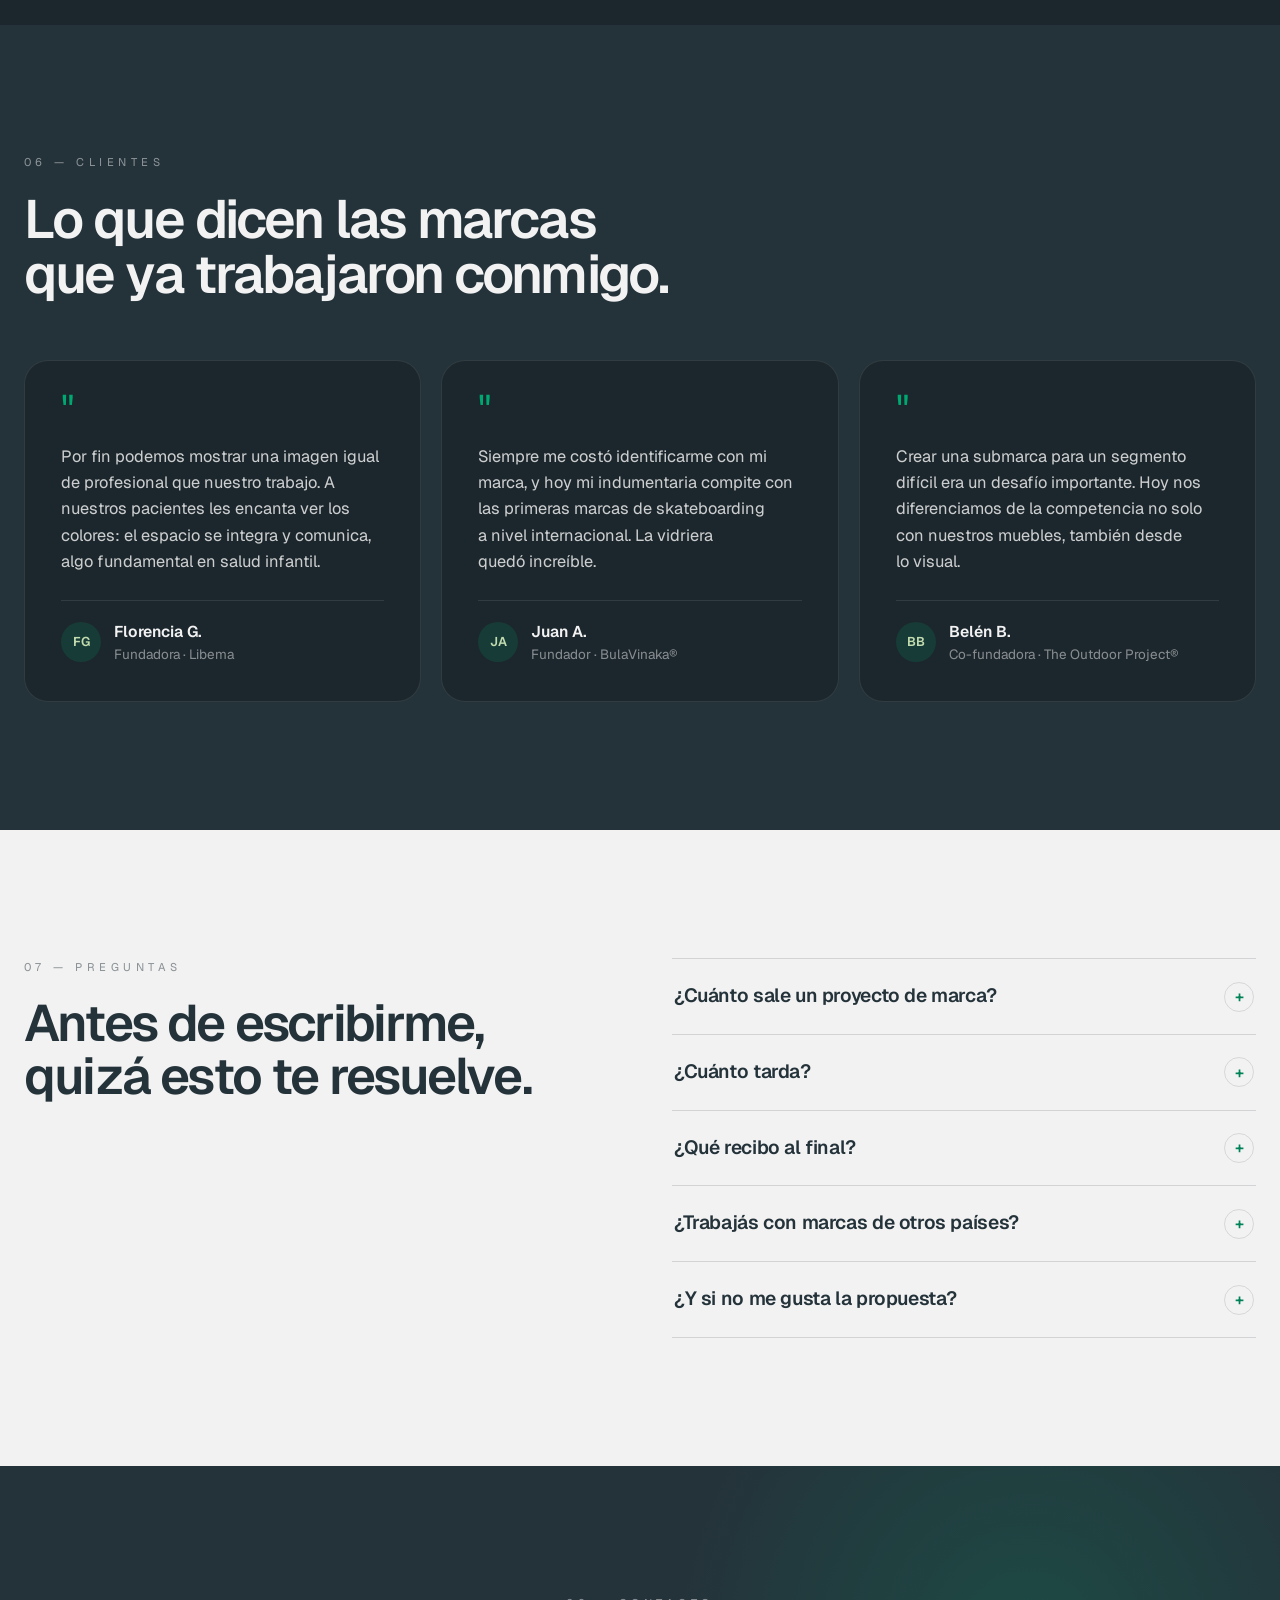
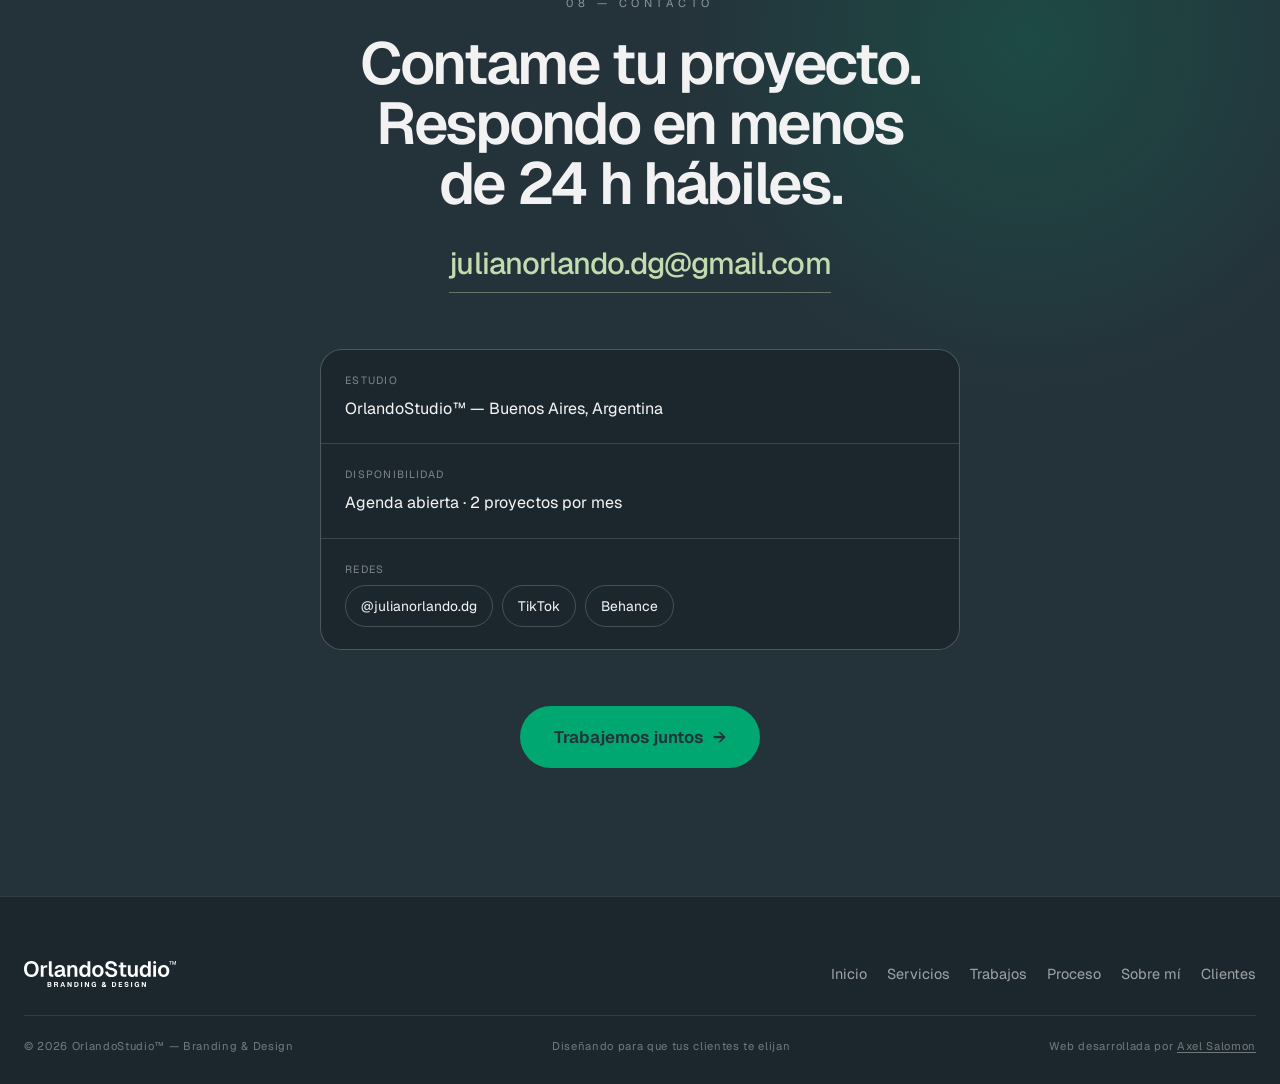
==== commit dcdb3a3a: "Agrega item Inicio a la navbar de sobre-mi.html Ajusta el footer del home en desktop para alinear lo" ====
--- a/index.html
+++ b/index.html
@@ -135,11 +135,11 @@
     </a>
 
     <!-- 2026-09-10: "Estudio" (#estudio) fue REEMPLAZADO por "Sobre mí"
-         (sobre-mi.html) en vez de sumar un sexto item al nav. La sección
-         #estudio sigue existiendo más abajo y ahora es el teaser que linkea
-         a la página completa. Mismo cambio en .mobile-menu. Si algún día se
-         quieren los 6 items, agregar "Estudio" de nuevo acá y en el menú
-         mobile (y renumerar los data-index del mobile: 01..06). -->
+         (sobre-mi.html). La sección #estudio sigue existiendo más abajo y
+         ahora es el teaser que linkea a la página completa. Mismo cambio en
+         .mobile-menu. sobre-mi.html tiene una copia de este nav (con
+         aria-current="page" en "Sobre mí" en vez de link): mantener ambas
+         listas en sync. -->
     <nav class="main-nav" id="main-nav" aria-label="Navegación principal">
       <ul>
         <li><a href="#top">Inicio</a></li>
@@ -573,10 +573,12 @@
     <div class="footer-top">
       <img class="footer-logo" src="assets/brand/OrlandoStudio_Negativo.svg" alt="OrlandoStudio">
       <nav class="footer-nav">
+        <a href="#top">Inicio</a>
         <a href="#servicios">Servicios</a>
         <a href="#trabajos">Trabajos</a>
         <a href="#proceso">Proceso</a>
-        <a href="#contacto">Contacto</a>
+        <a href="sobre-mi.html">Sobre mí</a>
+        <a href="#voces">Clientes</a>
       </nav>
     </div>
     <div class="footer-bottom">
--- a/styles.css
+++ b/styles.css
@@ -1802,6 +1802,9 @@
   .header-actions .btn-header { display: inline-flex; }
   .nav-toggle { display: none; }
   .mobile-menu { display: none; }
+
+  .footer-top { flex-direction: row; align-items: center; justify-content: space-between; }
+  .footer-logo { align-self: center; }
 }
 
 /* La columna sticky del proceso solo tiene sentido con suficiente alto/ancho */
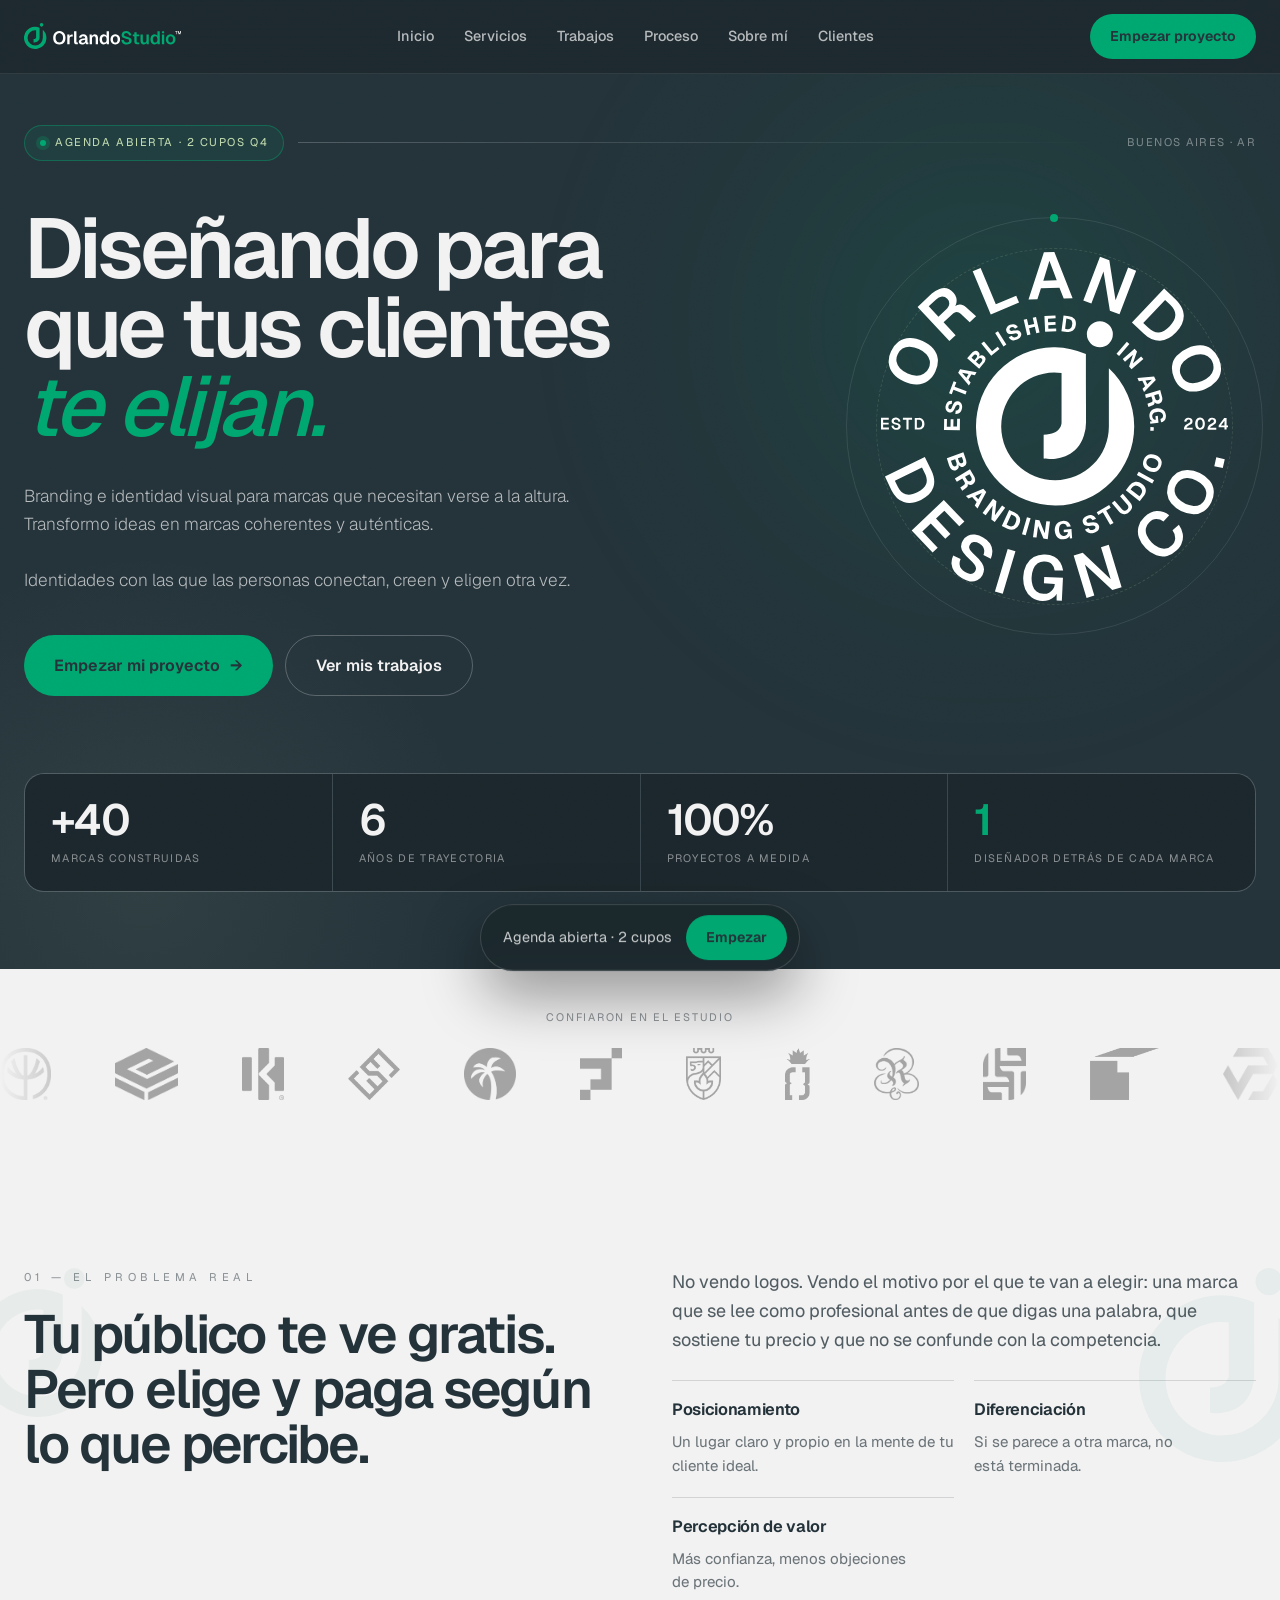
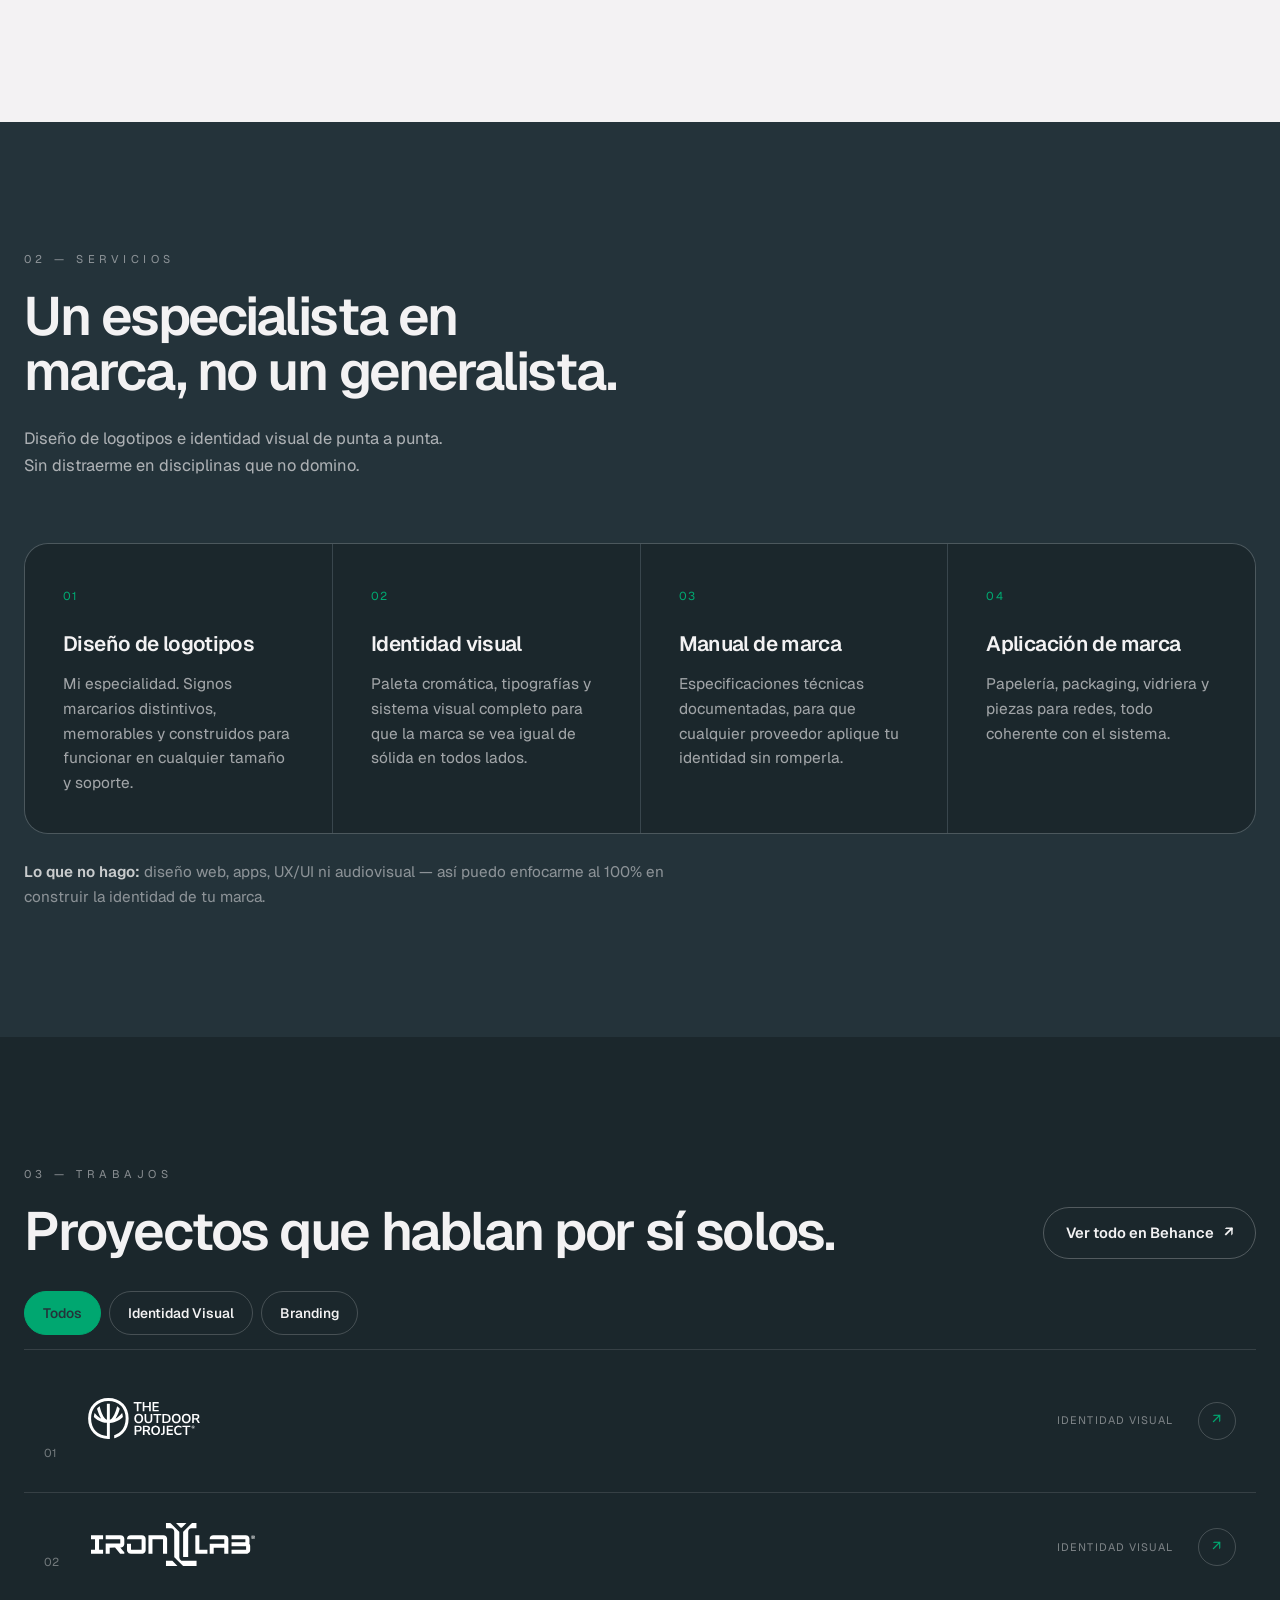
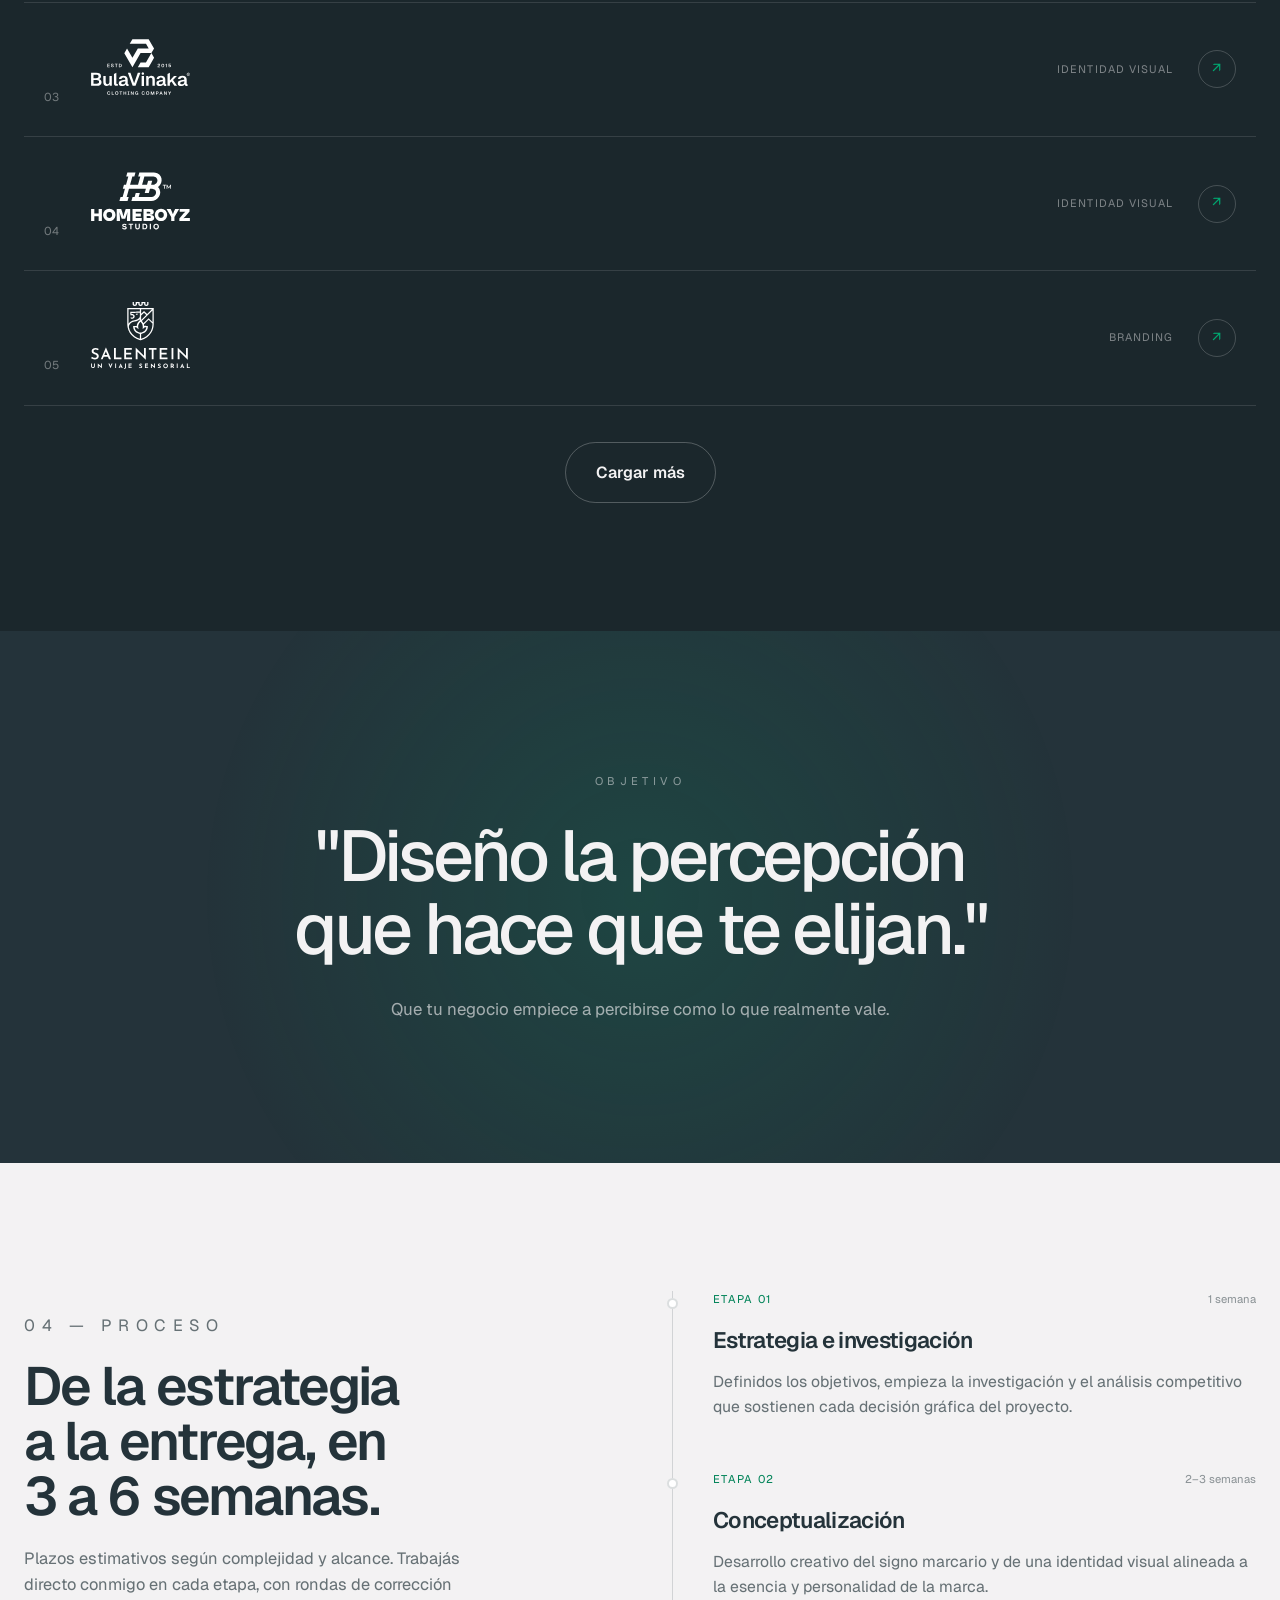
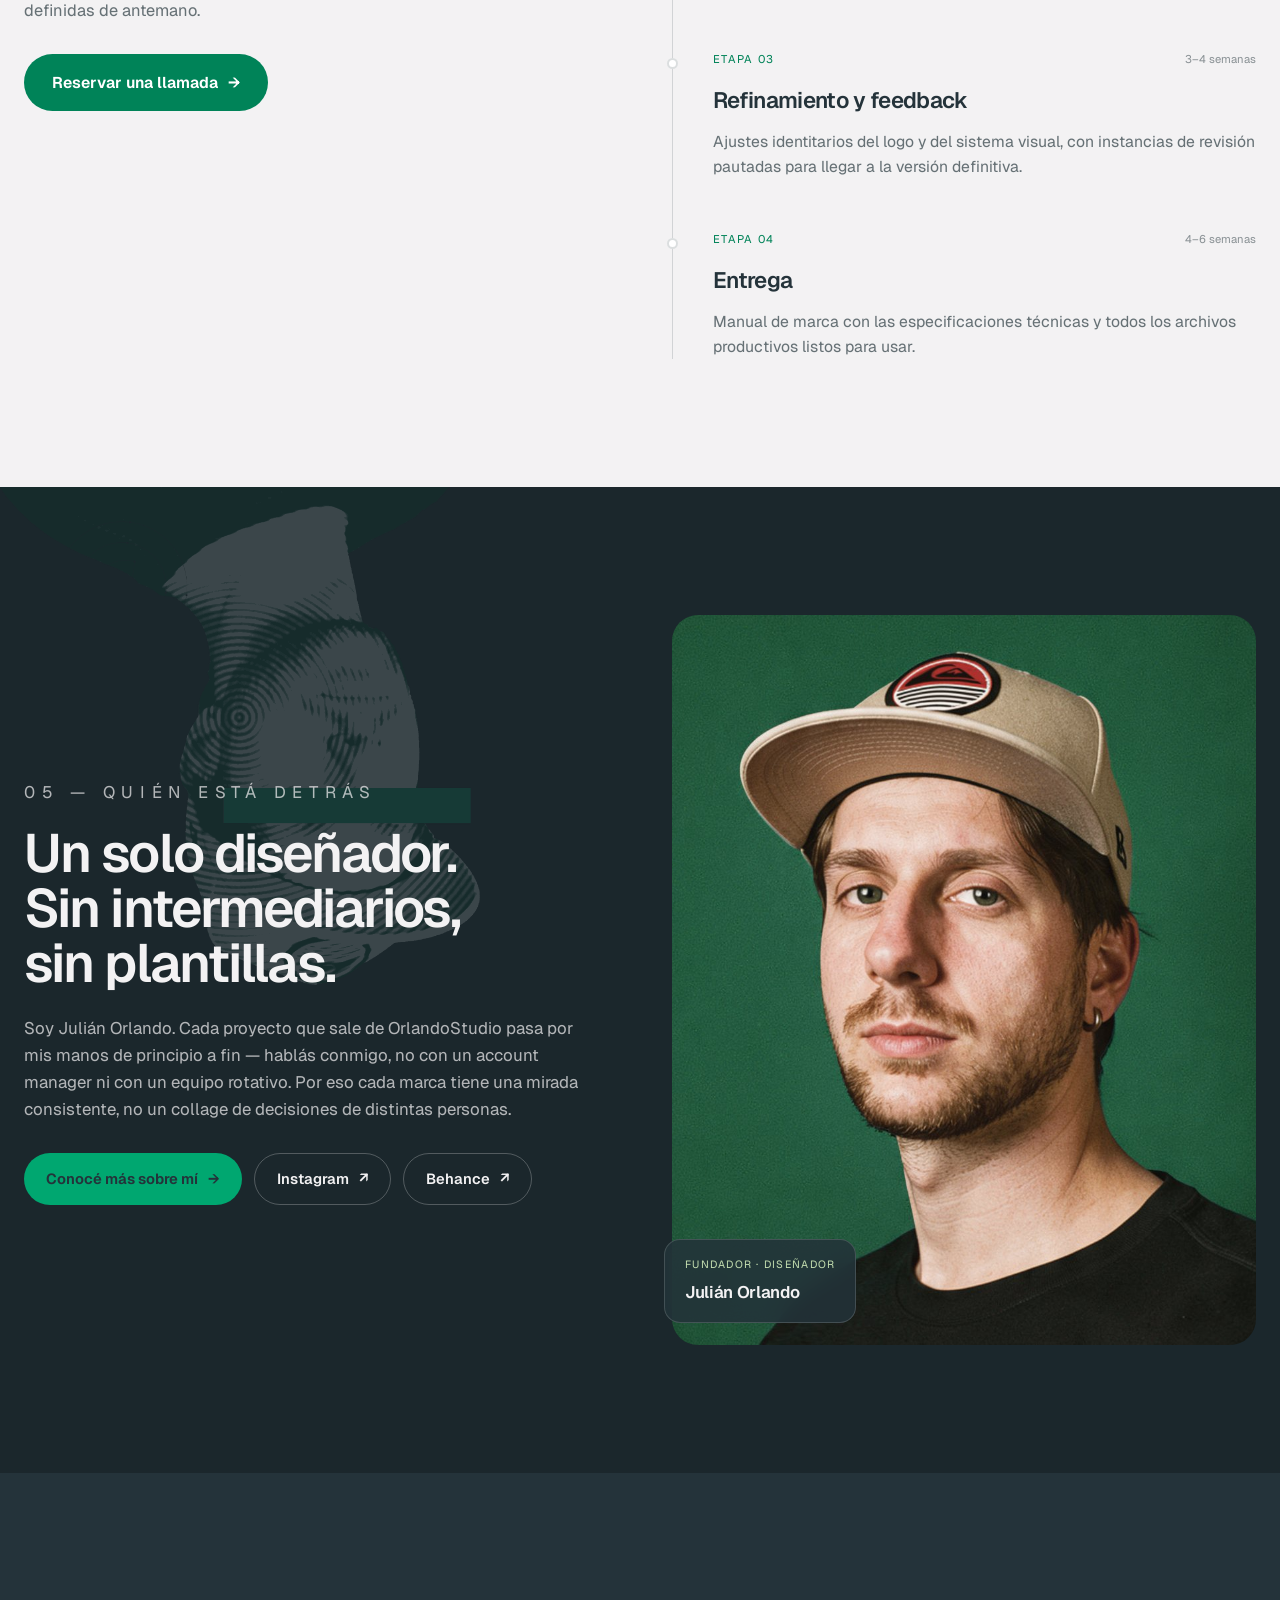
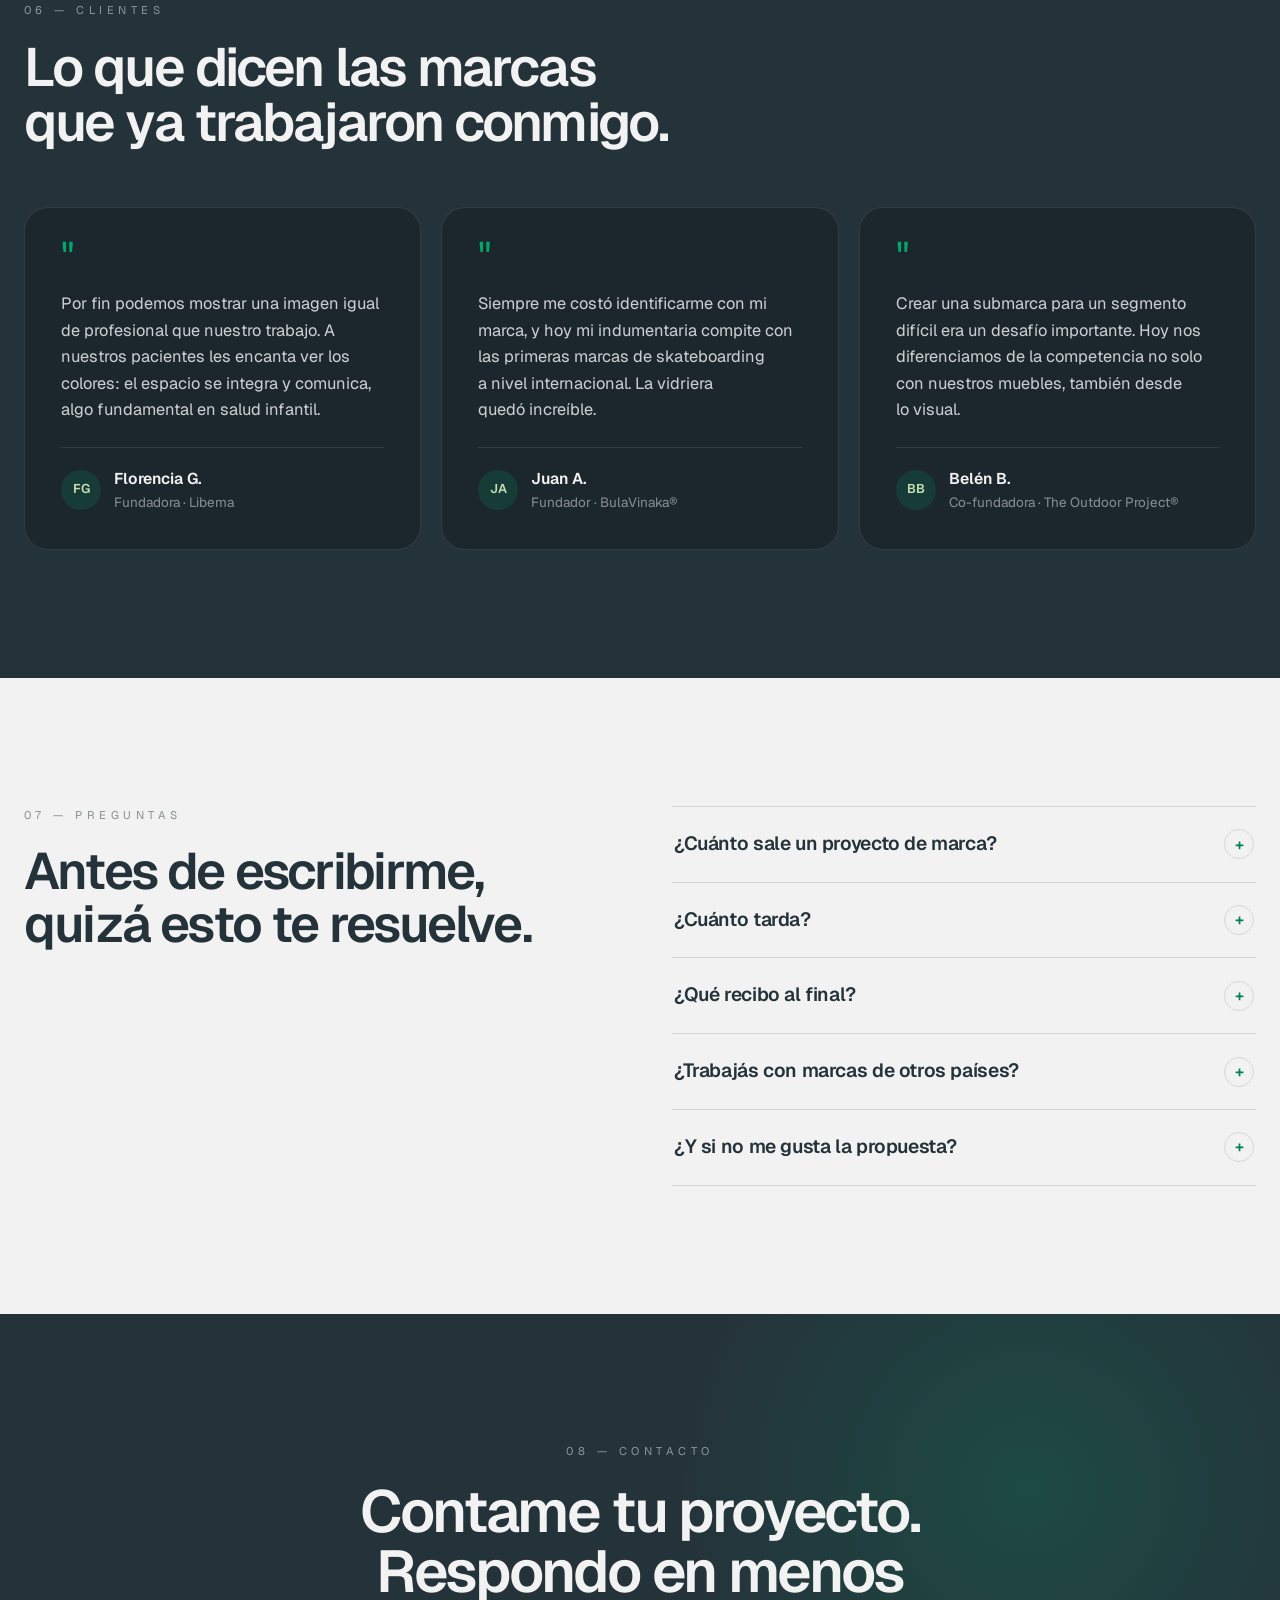
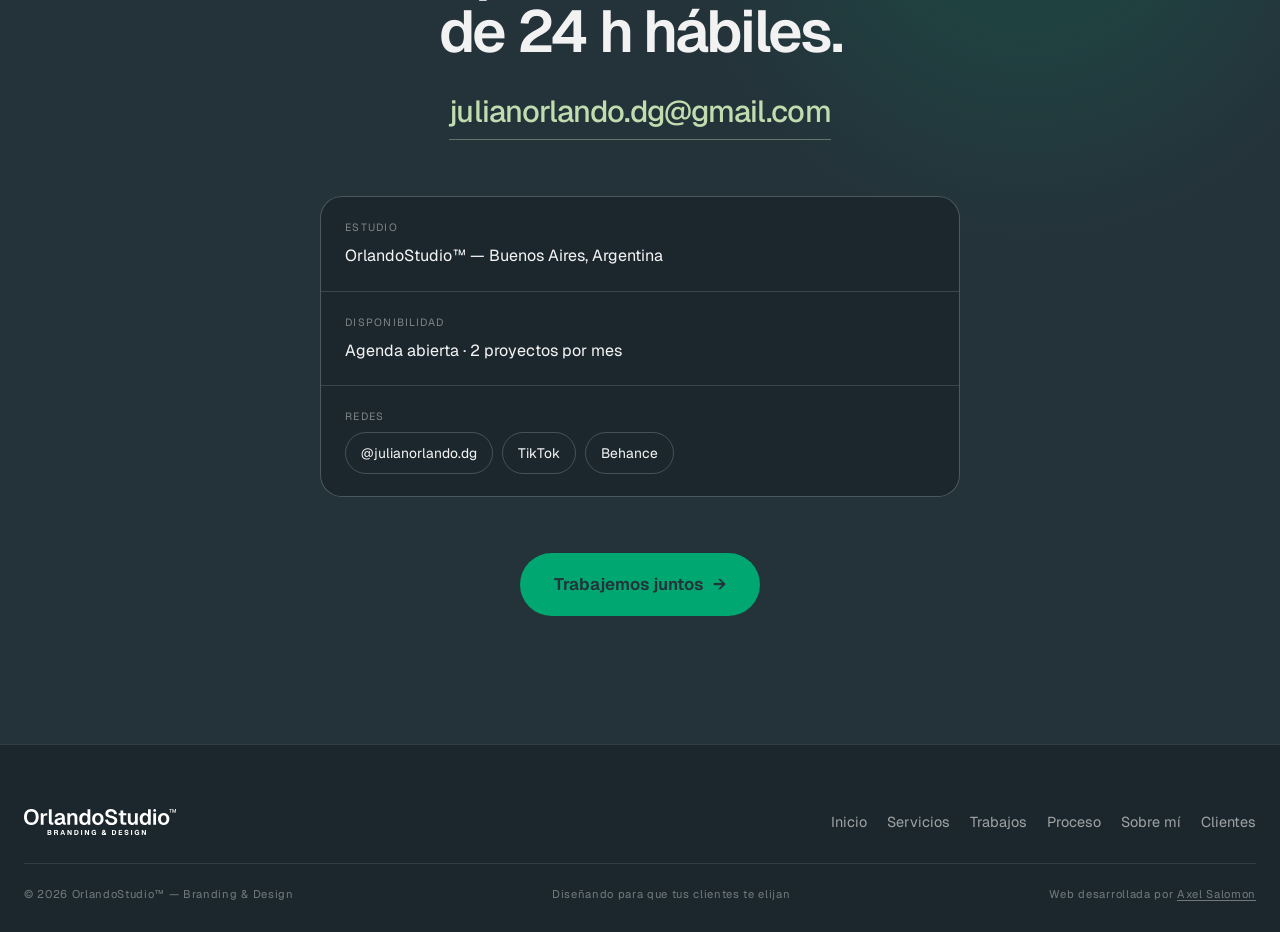
==== commit ecc38ab9: "Agrega abanico de bocetos placeholder detrás del retrato en Sobre mí (hover) En sobre-mi.html, el re" ====
--- a/index.html
+++ b/index.html
@@ -32,7 +32,7 @@
 <link rel="preconnect" href="https://fonts.gstatic.com" crossorigin>
 <link href="https://fonts.googleapis.com/css2?family=Newsreader:ital,opsz,wght@0,6..72,400;0,6..72,500;0,6..72,600;1,6..72,400&display=swap" rel="stylesheet">
 <link rel="preload" as="font" href="assets/fonts/Geist-VariableFont_wght.ttf" type="font/ttf" crossorigin>
-<link rel="stylesheet" href="styles.css?v=20260910m">
+<link rel="stylesheet" href="styles.css?v=20260918k">
 
 <!-- JSON-LD del estudio. Ojo: "areaServed" es la MISMA lista de países que
      aparece en la sección 02 de sobre-mi.html y en la respuesta del FAQ de
--- a/styles.css
+++ b/styles.css
@@ -522,7 +522,7 @@
   display: grid;
   grid-template-columns: repeat(auto-fit, minmax(300px,1fr));
   gap: clamp(32px,5vw,72px);
-  align-items: end;
+  align-items: start;
 }
 
 .hero-title {
@@ -577,16 +577,15 @@
   padding: clamp(8px,2vw,18px);
 }
 
-/* A partir de acá el sello se saca del flujo del grid y se centra
-   respecto a la altura visible de pantalla, no respecto al bloque de
-   texto (que es más alto y lo empujaba hacia abajo). El padding
-   reservado en el texto usa la MISMA medida que el ancho del sello
-   para que nunca se superpongan, en cualquier ancho de pantalla. */
+/* El sello se saca del flujo del grid y se ancla arriba (top:0),
+   así la altura del bloque hero-grid la define solo el texto (que
+   es más alto que el sello) y no queda espacio vacío antes de los
+   4 recuadros de stats. El padding reservado en el texto usa la
+   MISMA medida que el ancho del sello para que nunca se superpongan,
+   en cualquier ancho de pantalla. */
 @media (min-width: 680px) {
   .hero-grid {
     --seal-size: clamp(260px, 34vw, 500px);
-    min-height: min(680px, calc(100vh - 260px));
-    min-height: min(680px, calc(100svh - 260px));
   }
   .hero-grid > :first-child { padding-right: calc(var(--seal-size) + 64px); }
   .hero-seal-wrap {
@@ -1845,6 +1844,15 @@
   .hero-meta-line, .hero-meta-location { display: none; }
 }
 
+/* En mobile el clamp() de los logos de marca en "Trabajos" queda pegado a
+   su piso (el 5.6vw no llega a superarlo en pantallas angostas): subimos
+   ese piso un poco para que no se vean chicos, sin tocar el techo desktop. */
+@media (max-width: 640px) {
+  .work-row-logo { height: clamp(46px,11vw,68px); }
+  .work-row-logo--sm { height: clamp(29px,7vw,43px); }
+  .work-row-logo--lg { height: clamp(52px,12.5vw,77px); }
+}
+
 /* El preview que sigue al cursor no tiene sentido en touch */
 @media (pointer: coarse) {
   .work-preview { display: none; }
@@ -2015,15 +2023,102 @@
   animation: osRise 1.1s var(--ease-main) .25s both;
 }
 .about-portrait {
+  position: relative;
+  z-index: 4;
   width: 100%;
   height: auto;
   aspect-ratio: 4/5;
   object-fit: cover;
   border-radius: var(--r-lg);
   box-shadow: 0 40px 80px -34px rgba(36,51,58,.45);
-}
+  transition: transform .5s var(--ease-main), box-shadow .5s var(--ease-main);
+}
+
+/* Bocetos detrás del retrato: el abanico "nace" del retrato de Julián (el
+   único que queda siempre arriba de todo, z-index 4) y cada hoja se apila
+   detrás de la anterior en orden — i:0 pegada al retrato (z-index 3), i:1
+   detrás de esa (z-index 2), i:2 la más al fondo (z-index 1). Son más
+   chicas que el retrato (--sketch-scale) para no invadir el bloque de
+   texto a la izquierda; se centran sobre el mismo punto que el retrato
+   con top/left:50% + translate(-50%,-50%).
+   A propósito NO usamos una sola fórmula lineal en base a --i (rotate/
+   translateX proporcional al índice): eso se sentía "espejo reflejando un
+   espejo" — perfecto y mecánico. En vez de eso cada hoja (nth-of-type)
+   tiene su propio ángulo, su propio recorrido en X *y en Y* (antes nunca
+   se movían en Y) y su propia curva/duración/delay de transición, como si
+   alguien desplegara hojas de papel a mano: prolijo pero no idéntico.
+   Si se agrega una 4ª hoja, sumar un bloque nth-of-type(4) con valores
+   propios en vez de extender la fórmula. */
+.about-sketches {
+  position: absolute;
+  inset: 0;
+  z-index: 0;
+  --sketch-scale: .74;
+}
+.about-sketch {
+  position: absolute;
+  top: 50%;
+  left: 50%;
+  width: calc(100% * var(--sketch-scale));
+  height: auto;
+  aspect-ratio: 4/5;
+  object-fit: cover;
+  border-radius: var(--r-lg);
+  background: var(--bg);
+  box-shadow: 0 30px 60px -30px rgba(36,51,58,.4);
+  transform-origin: 50% 50%;
+  z-index: calc(3 - var(--i, 0));
+  transform: translate(-50%, -50%) translate(var(--rest-x), var(--rest-y)) rotate(var(--rest-rot));
+  transition: transform .6s var(--sheet-ease, cubic-bezier(.22,.85,.32,1));
+  transition-delay: var(--sheet-delay, 0s);
+  will-change: transform;
+}
+.about-sketch:nth-of-type(1) {
+  --rest-rot: -2deg; --rest-x: -3%; --rest-y: 1.5%;
+  --hover-rot: -9deg; --hover-x: -27%; --hover-y: -5%;
+  --sheet-delay: .02s;
+  --sheet-ease: cubic-bezier(.3,.9,.4,1);
+}
+.about-sketch:nth-of-type(2) {
+  --rest-rot: -6deg; --rest-x: -5.5%; --rest-y: -2%;
+  --hover-rot: -17deg; --hover-x: -44%; --hover-y: 8%;
+  --sheet-delay: .08s;
+  --sheet-ease: cubic-bezier(.34,1.32,.44,1);
+}
+.about-sketch:nth-of-type(3) {
+  --rest-rot: -10deg; --rest-x: -7%; --rest-y: 3%;
+  --hover-rot: -26deg; --hover-x: -60%; --hover-y: -10%;
+  --sheet-delay: .15s;
+  --sheet-ease: cubic-bezier(.26,1.1,.4,1);
+}
+
+/* Hover solo en desktop real: puntero fino + puede hacer hover + ancho de
+   escritorio (min-width evita que una tablet con mouse/trackpad lo dispare).
+   Las hojas de atrás se achican un 20% (scale .8) al desplegarse; el
+   retrato de Julián se achica un poco más (.72) que ellas, a pedido de
+   Axel — es el único que recibe ese shrink extra. */
+@media (hover: hover) and (pointer: fine) and (min-width: 861px) {
+  .about-portrait-wrap:hover .about-portrait {
+    transform: scale(.72) translateX(10%) rotate(2.5deg);
+    box-shadow: 0 48px 90px -32px rgba(36,51,58,.5);
+  }
+  .about-portrait-wrap:hover .about-sketch {
+    transform: translate(-50%, -50%) translate(var(--hover-x), var(--hover-y)) rotate(var(--hover-rot)) scale(.8);
+  }
+}
+
+@media (prefers-reduced-motion: reduce) {
+  .about-portrait,
+  .about-sketch { transition: none; }
+}
+
 .about-portrait-badge {
   position: absolute;
+  /* Tiene que quedar SIEMPRE arriba de todo el abanico (retrato z-index:4,
+     bocetos z-index:1-3), en reposo y en hover — el hover no le toca el
+     z-index a nada, así que un valor por encima del más alto del grupo
+     (10) lo deja a salvo incluso si el abanico suma más hojas después. */
+  z-index: 10;
   left: clamp(-8px,-1vw,0px);
   bottom: 22px;
   /* rgba manual de --deep (#24333A) — necesita el canal alpha para el backdrop-filter. */
@@ -2134,19 +2229,18 @@
 
 /* Mapa de alcance (sección 02, reemplaza la imagen genérica de bocetos) */
 .about-figure--map {
-  background: var(--deep);
-  border-radius: var(--r-card);
-  padding: clamp(10px,1.4vw,16px);
-}
-.about-map { display: block; width: 100%; height: auto; aspect-ratio: 1160/498; }
-.about-map text {
-  font-family: 'Geist', system-ui, sans-serif;
-  font-size: 26px;
-  font-weight: 560;
-  fill: var(--deep);
-  letter-spacing: -.01em;
-}
-.about-map-pin { cursor: default; }
+  display: flex;
+  align-items: center;
+  background: transparent;
+}
+.about-figure--map img.about-map {
+  display: block;
+  width: 100%;
+  height: auto;
+  aspect-ratio: auto;
+  object-fit: contain;
+  border-radius: 0;
+}
 
 /* --------------------------------------------------------------------------
    Cita destacada — corte abrupto a fondo oscuro
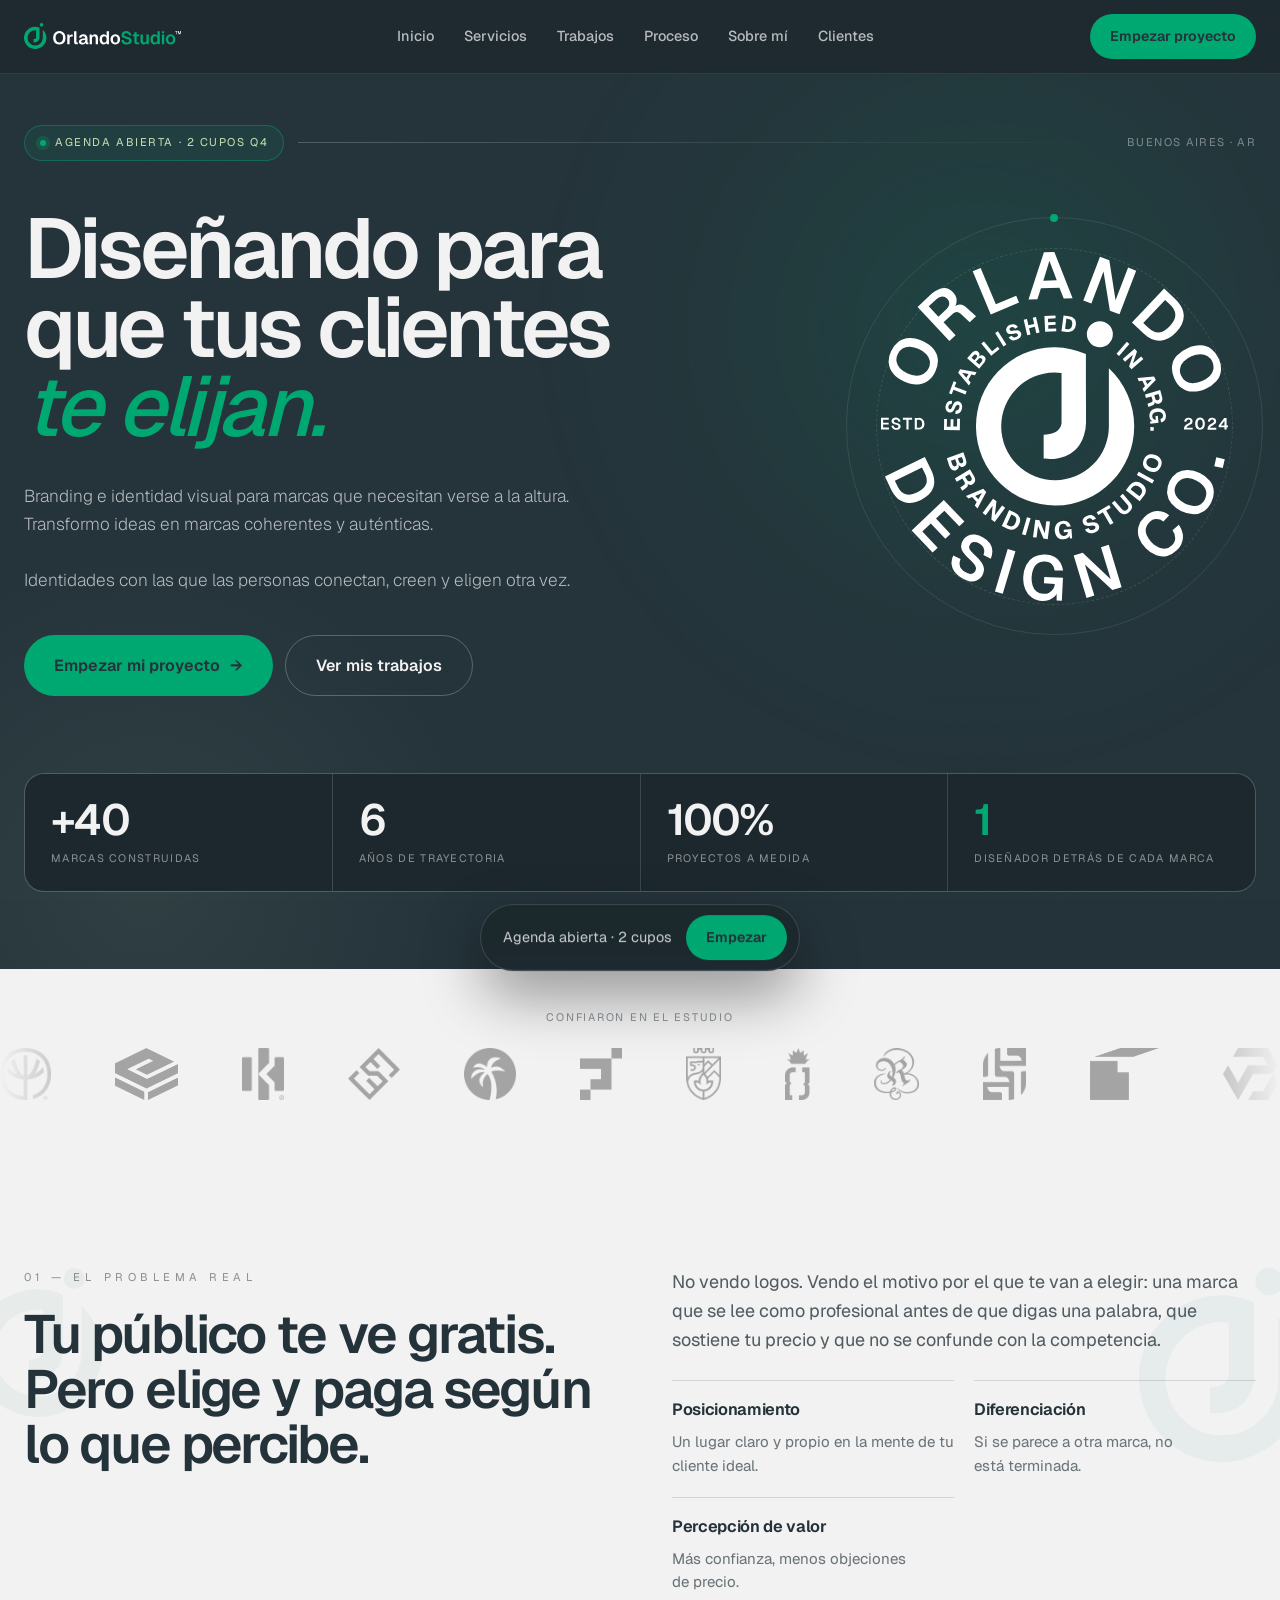
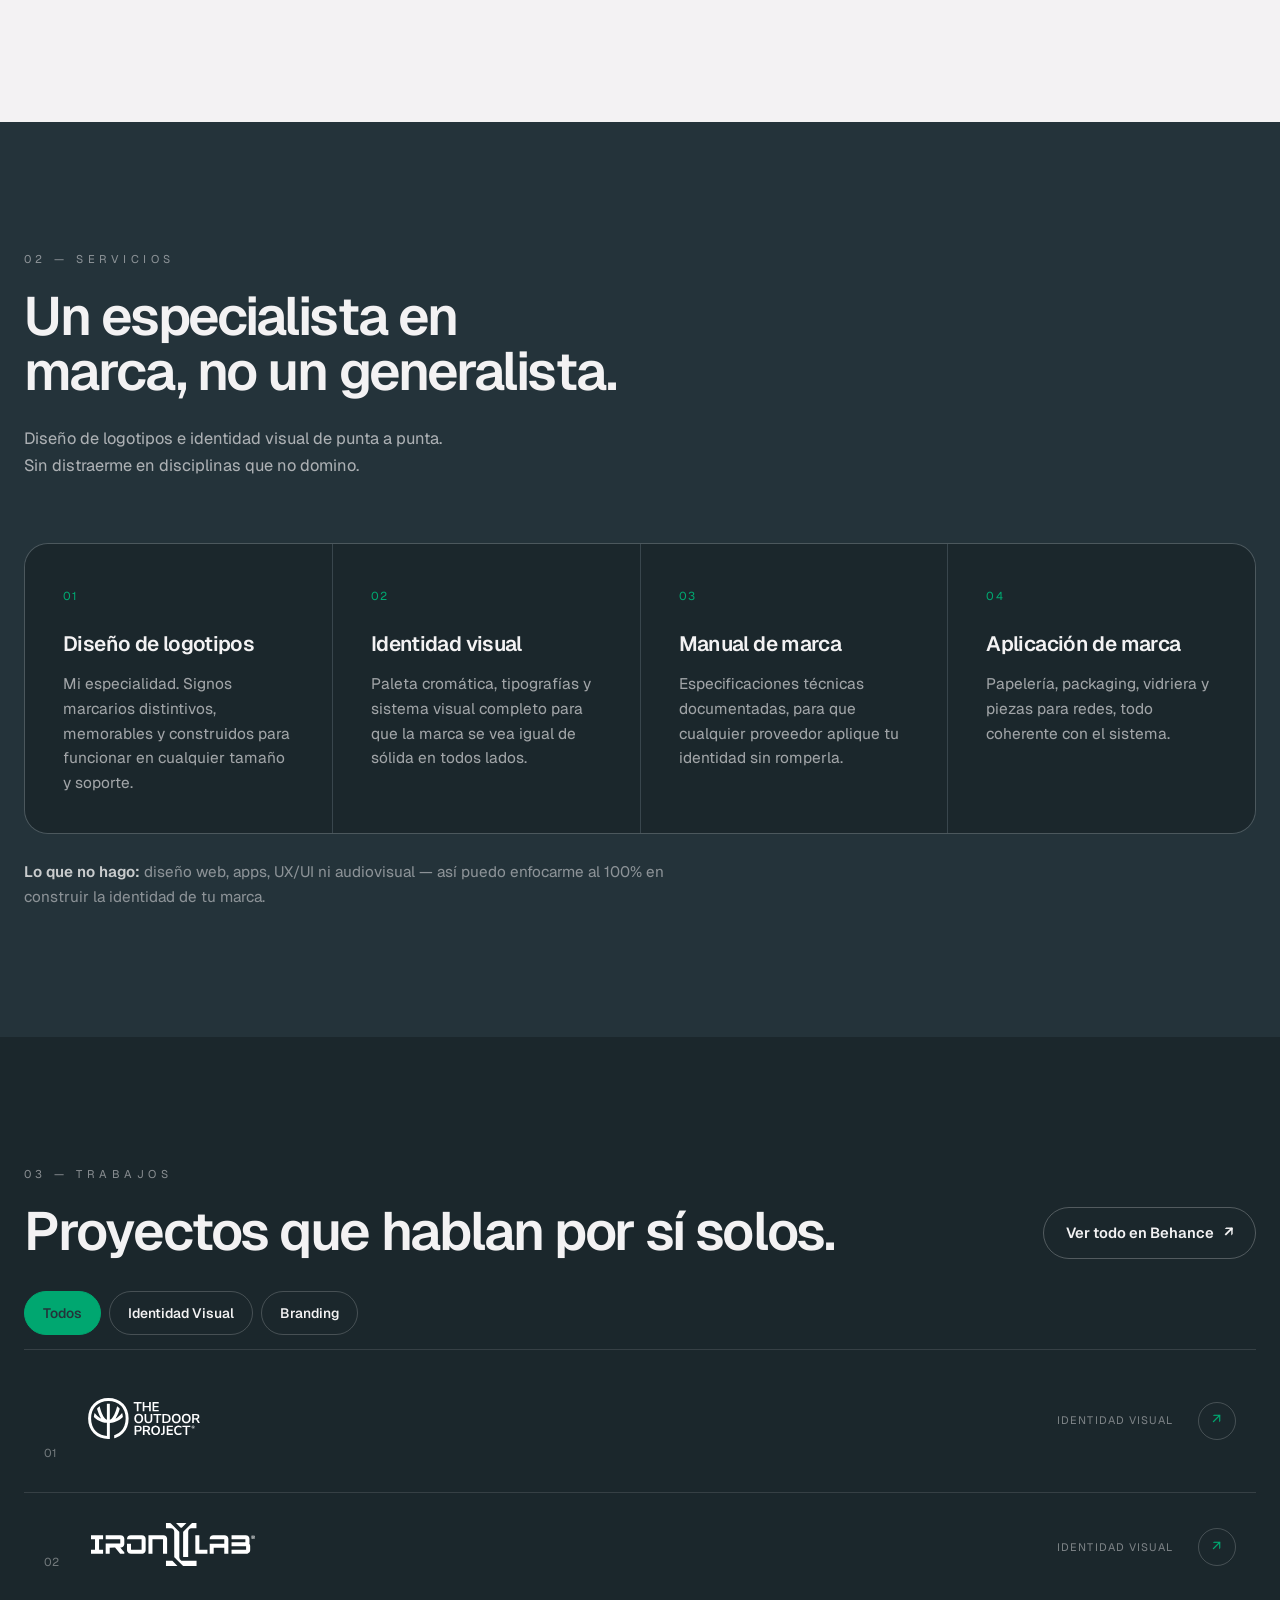
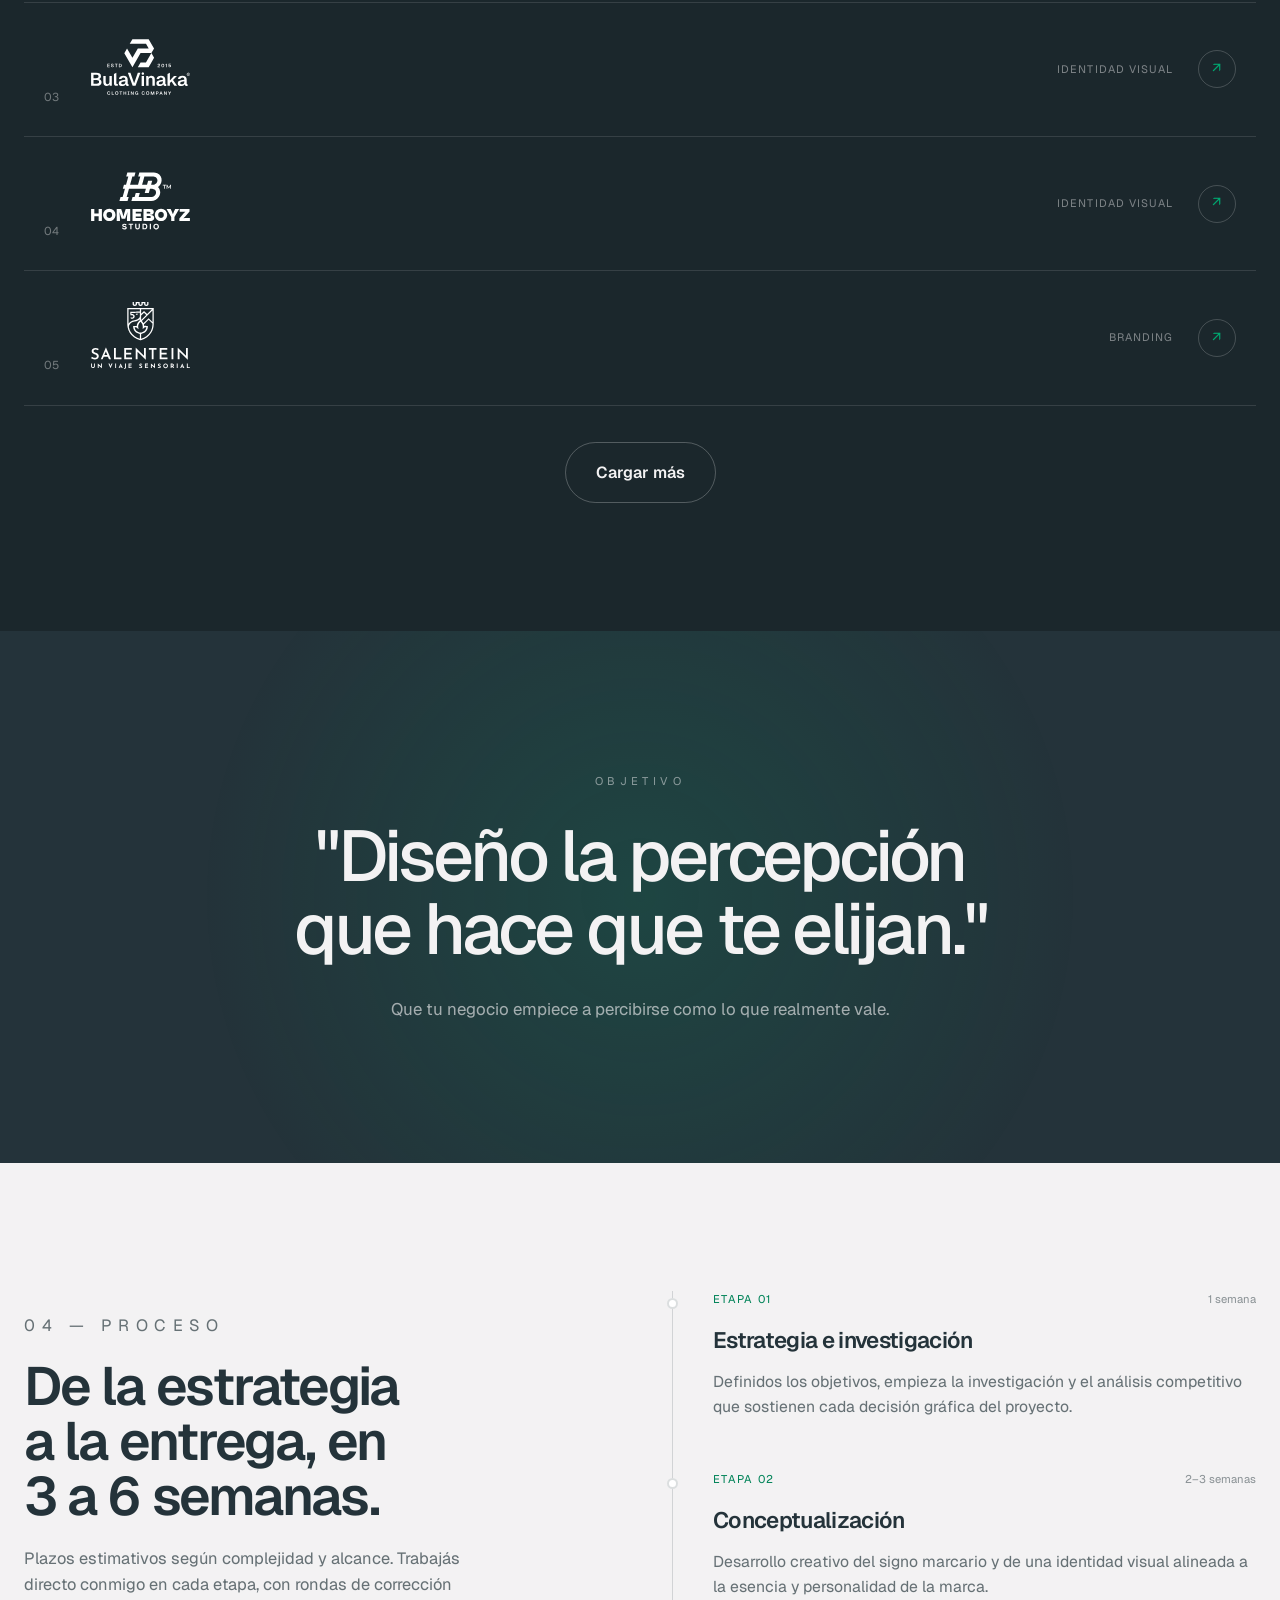
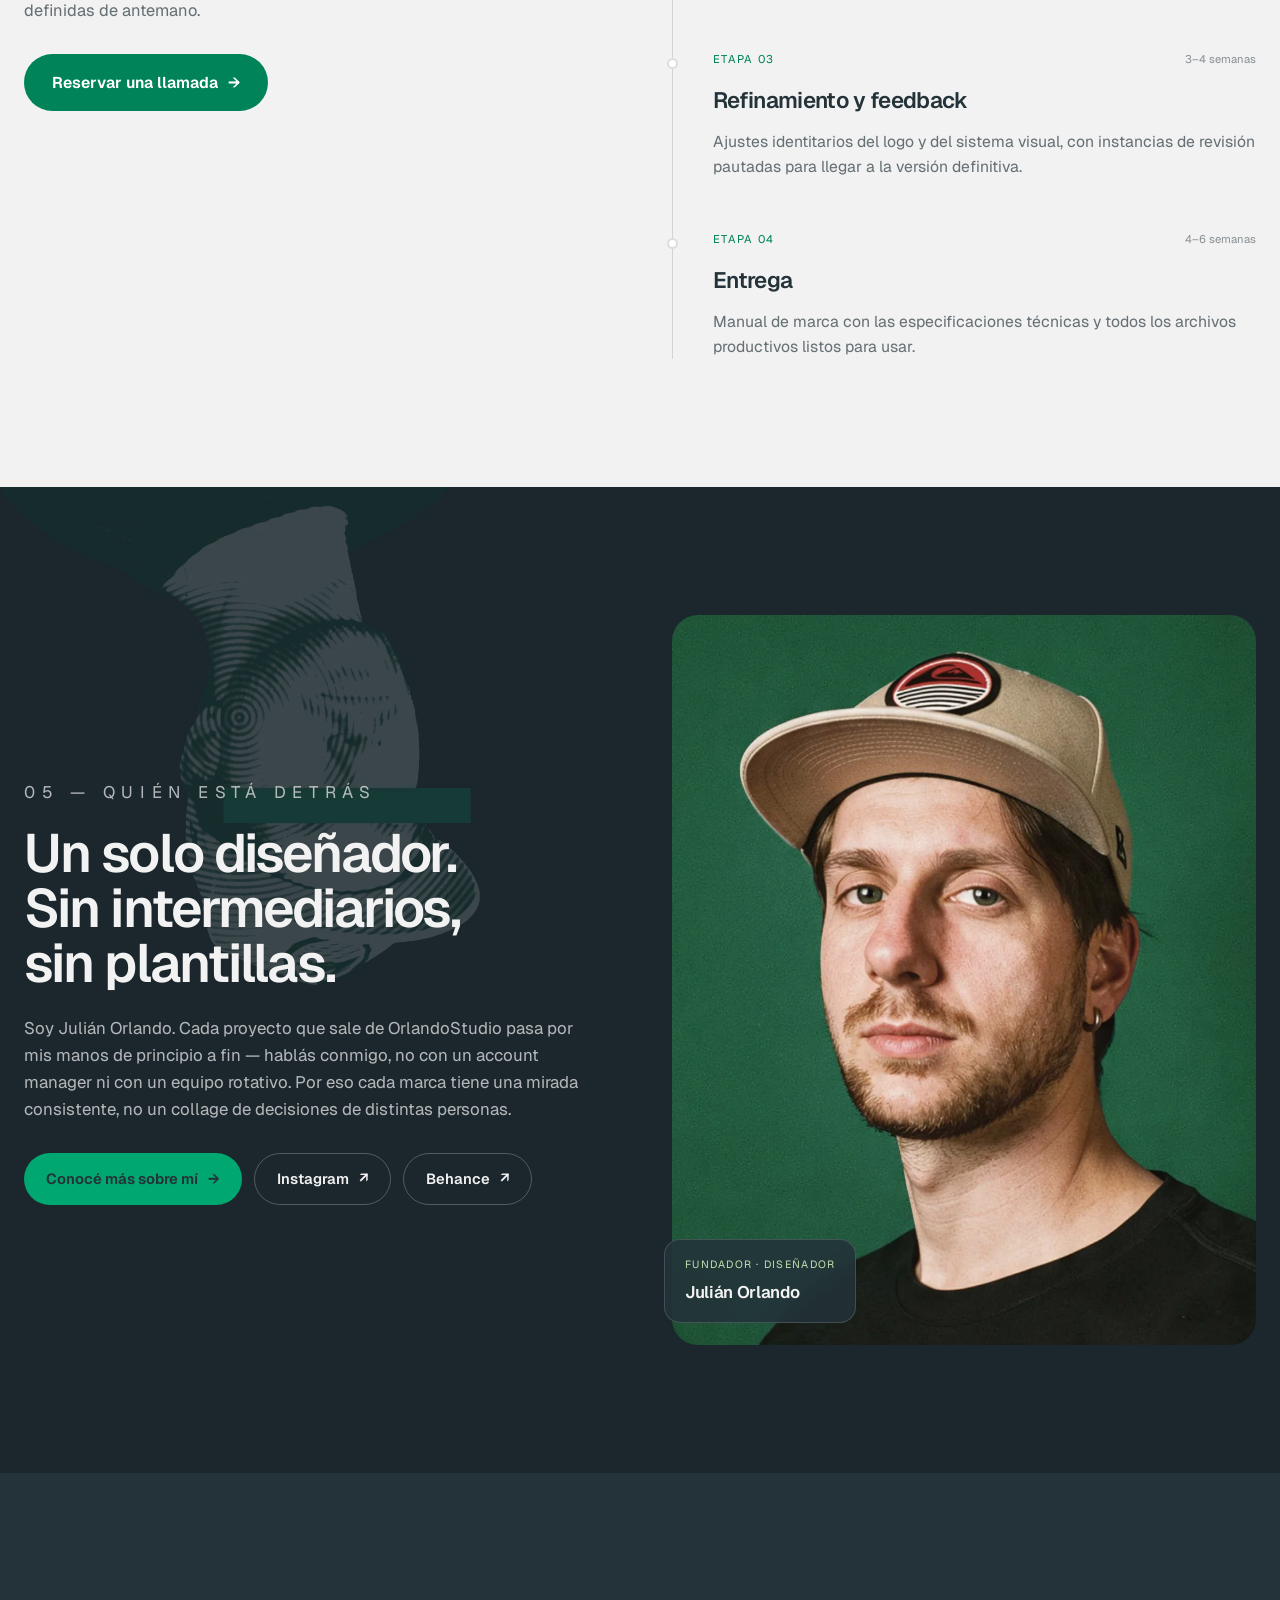
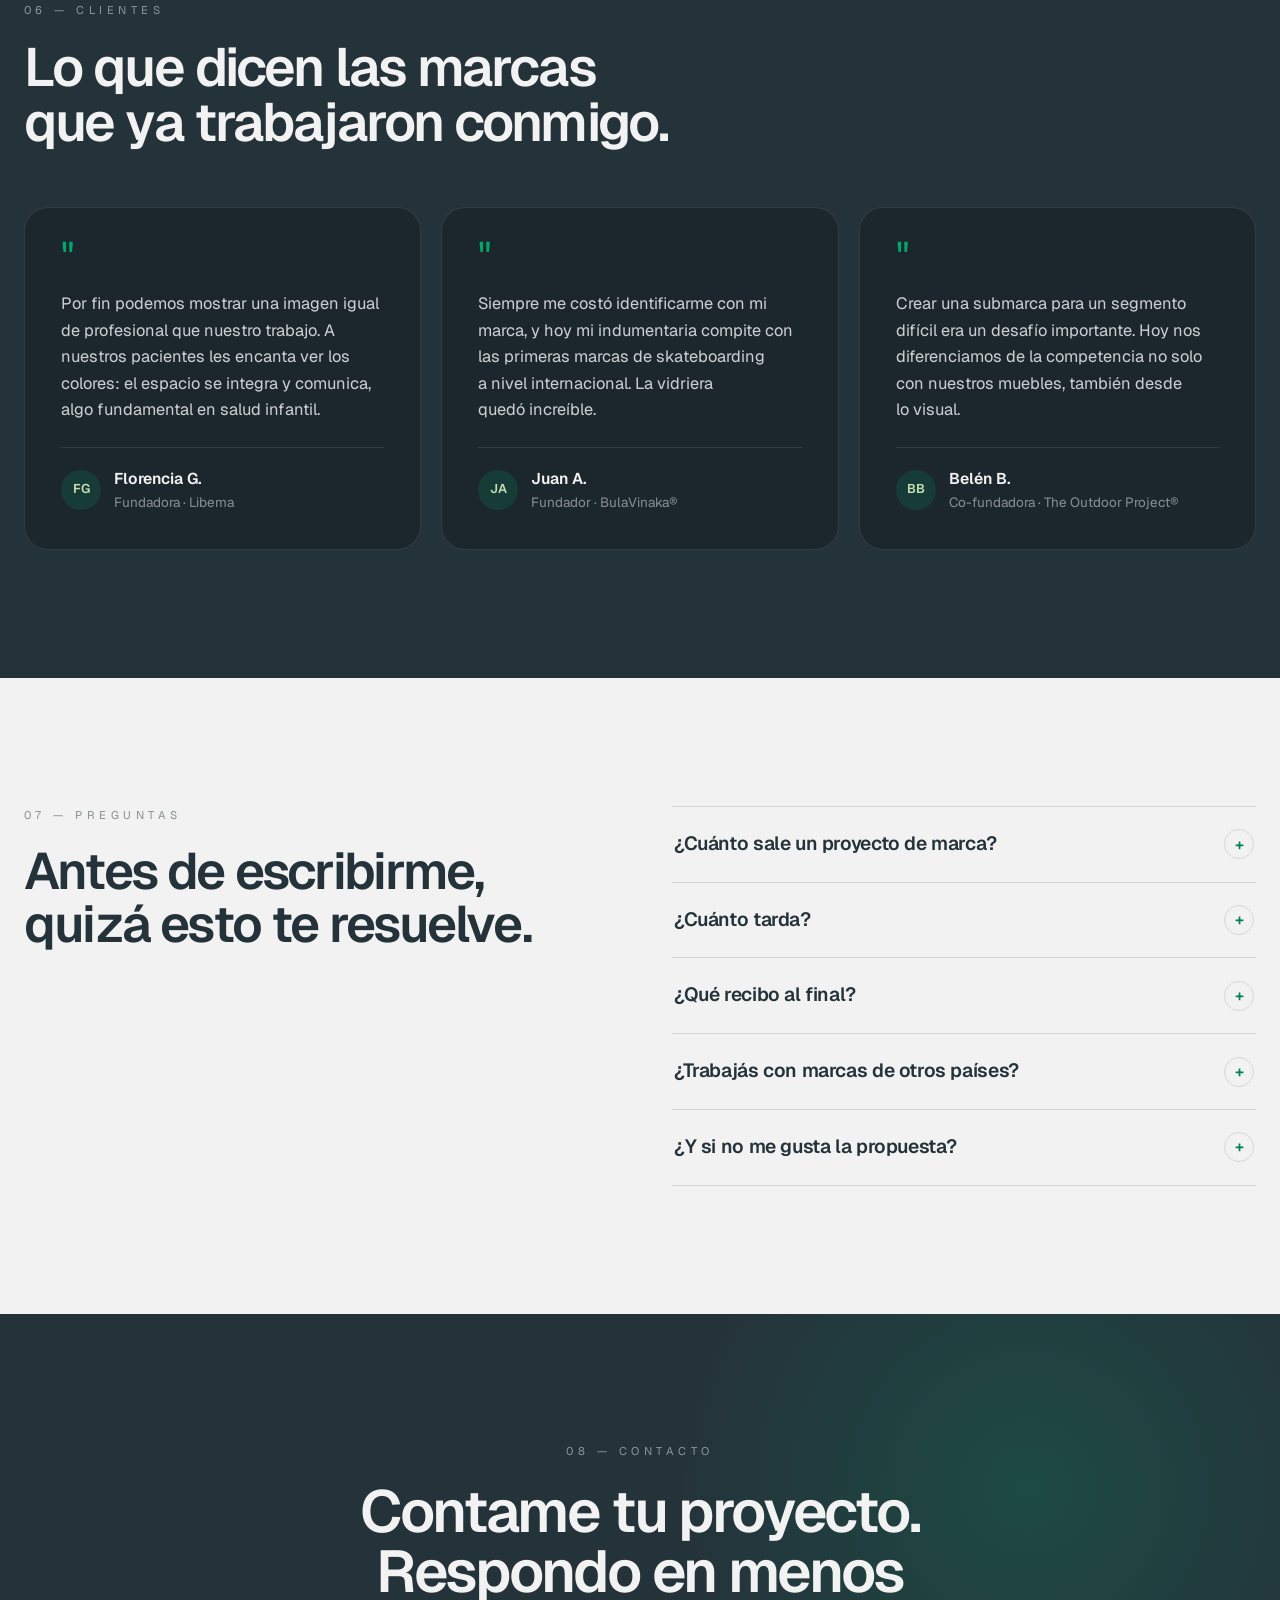
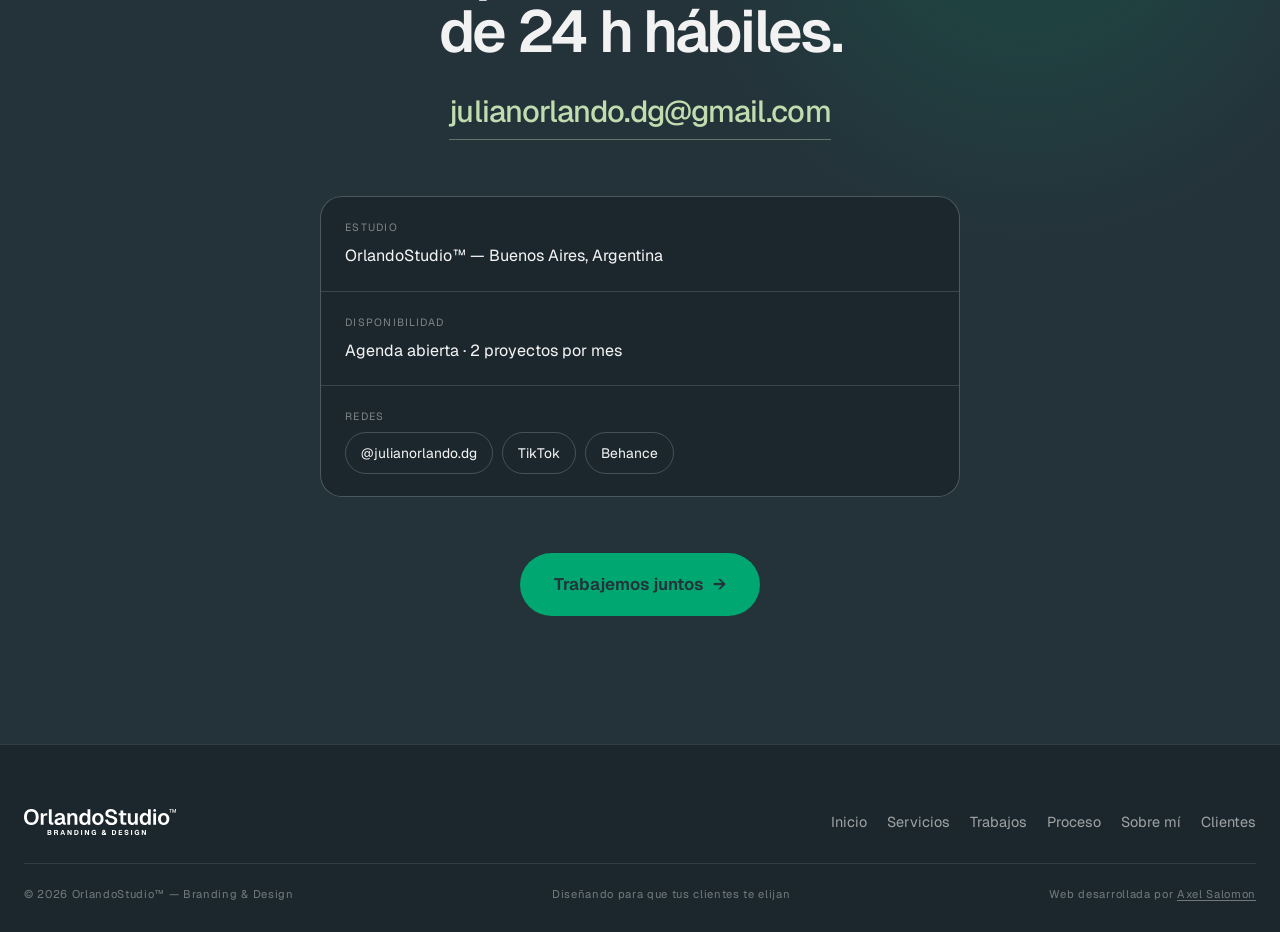
==== commit bf5b7ca9: "Optimiza imagenes a WebP y ajusta la animacion del menu mobile Convierte logos de clientes, marca AJ" ====
--- a/index.html
+++ b/index.html
@@ -15,7 +15,7 @@
 <meta property="og:title" content="OrlandoStudio™ — Diseñando para que tus clientes te elijan">
 <meta property="og:description" content="Diseño de logotipos e identidad visual estratégica. +40 marcas construidas en 6 años por Julián Orlando.">
 <meta property="og:url" content="https://axeljaviersalomon.github.io/OrlandoStudio/">
-<meta property="og:image" content="https://axeljaviersalomon.github.io/OrlandoStudio/assets/img/og-image.png">
+<meta property="og:image" content="https://axeljaviersalomon.github.io/OrlandoStudio/assets/img/og-image.jpg">
 <meta property="og:image:width" content="1200">
 <meta property="og:image:height" content="630">
 <meta property="og:image:alt" content="OrlandoStudio — Branding Studio">
@@ -24,7 +24,7 @@
 <meta name="twitter:card" content="summary_large_image">
 <meta name="twitter:title" content="OrlandoStudio™ — Diseñando para que tus clientes te elijan">
 <meta name="twitter:description" content="Diseño de logotipos e identidad visual estratégica. +40 marcas construidas en 6 años por Julián Orlando.">
-<meta name="twitter:image" content="https://axeljaviersalomon.github.io/OrlandoStudio/assets/img/og-image.png">
+<meta name="twitter:image" content="https://axeljaviersalomon.github.io/OrlandoStudio/assets/img/og-image.jpg">
 
 <link rel="icon" href="data:image/svg+xml,%3Csvg xmlns='http://www.w3.org/2000/svg' viewBox='0 0 339.02 394.36'%3E%3Cpath fill='%23008358' d='M237.83,27.72a27.72,27.72,0,1,1,27.72,27.72A27.72,27.72,0,0,1,237.83,27.72Zm47,72.88V224.85A115.29,115.29,0,1,1,167.7,109.61,117.92,117.92,0,0,1,183.31,111V218.15s-.29,24.79-38.4,24.79v51.24s66.44,11.86,86.22-49.76a83.37,83.37,0,0,0,4.4-28.13l-.25-89.63V70.36a168.61,168.61,0,0,0-65.77-14.91v-.11c-.71,0-1.4,0-2.11,0s-1.31,0-2,0v.1C73.7,57.62,0,132.6,0,224.85A169.51,169.51,0,1,0,284.79,100.6Z'/%3E%3C/svg%3E">
 
@@ -32,7 +32,7 @@
 <link rel="preconnect" href="https://fonts.gstatic.com" crossorigin>
 <link href="https://fonts.googleapis.com/css2?family=Newsreader:ital,opsz,wght@0,6..72,400;0,6..72,500;0,6..72,600;1,6..72,400&display=swap" rel="stylesheet">
 <link rel="preload" as="font" href="assets/fonts/Geist-VariableFont_wght.ttf" type="font/ttf" crossorigin>
-<link rel="stylesheet" href="styles.css?v=20260918k">
+<link rel="stylesheet" href="styles.css?v=20260921a">
 
 <!-- JSON-LD del estudio. Ojo: "areaServed" es la MISMA lista de países que
      aparece en la sección 02 de sobre-mi.html y en la respuesta del FAQ de
@@ -48,7 +48,7 @@
   "alternateName": "OrlandoStudio™",
   "description": "Estudio de branding especializado en diseño de logotipos e identidad visual para marcas que quieren diferenciarse y ser elegidas.",
   "founder": { "@type": "Person", "name": "Julián Orlando" },
-  "image": "https://axeljaviersalomon.github.io/OrlandoStudio/assets/img/og-image.png",
+  "image": "https://axeljaviersalomon.github.io/OrlandoStudio/assets/img/og-image.jpg",
   "logo": "https://axeljaviersalomon.github.io/OrlandoStudio/assets/brand/OrlandoStudio_Positivo.svg",
   "address": {
     "@type": "PostalAddress",
@@ -252,44 +252,44 @@
     <p class="marquee-title">Confiaron en el estudio</p>
     <div class="marquee-mask">
       <div class="marquee-track" id="marquee-track">
-        <img src="assets/img/clientes/logo-01.png" alt="" width="120" height="120">
-        <img src="assets/img/clientes/logo-02.png" alt="" width="120" height="120">
-        <img src="assets/img/clientes/logo-03.png" alt="" width="120" height="120">
-        <img src="assets/img/clientes/logo-04.png" alt="" width="120" height="120">
-        <img src="assets/img/clientes/logo-05.png" alt="" width="120" height="120">
-        <img src="assets/img/clientes/logo-06.png" alt="" width="120" height="120">
-        <img src="assets/img/clientes/logo-07.png" alt="" width="120" height="120">
-        <img src="assets/img/clientes/logo-08.png" alt="" width="120" height="120">
-        <img src="assets/img/clientes/logo-09.png" alt="" width="120" height="120">
-        <img src="assets/img/clientes/logo-10.png" alt="" width="120" height="120">
-        <img src="assets/img/clientes/logo-11.png" alt="" width="120" height="120">
-        <img src="assets/img/clientes/logo-12.png" alt="" width="120" height="120">
-        <img src="assets/img/clientes/logo-13.png" alt="" width="120" height="120">
-        <img src="assets/img/clientes/logo-14.png" alt="" width="120" height="120">
-        <img src="assets/img/clientes/logo-15.png" alt="" width="120" height="120">
-        <img src="assets/img/clientes/logo-16.png" alt="" width="120" height="120">
-        <img src="assets/img/clientes/logo-17.png" alt="" width="120" height="120">
-        <img src="assets/img/clientes/logo-18.png" alt="" width="120" height="120">
-        <img src="assets/img/clientes/logo-19.png" alt="" width="120" height="120">
-        <img src="assets/img/clientes/logo-01.png" alt="" width="120" height="120">
-        <img src="assets/img/clientes/logo-02.png" alt="" width="120" height="120">
-        <img src="assets/img/clientes/logo-03.png" alt="" width="120" height="120">
-        <img src="assets/img/clientes/logo-04.png" alt="" width="120" height="120">
-        <img src="assets/img/clientes/logo-05.png" alt="" width="120" height="120">
-        <img src="assets/img/clientes/logo-06.png" alt="" width="120" height="120">
-        <img src="assets/img/clientes/logo-07.png" alt="" width="120" height="120">
-        <img src="assets/img/clientes/logo-08.png" alt="" width="120" height="120">
-        <img src="assets/img/clientes/logo-09.png" alt="" width="120" height="120">
-        <img src="assets/img/clientes/logo-10.png" alt="" width="120" height="120">
-        <img src="assets/img/clientes/logo-11.png" alt="" width="120" height="120">
-        <img src="assets/img/clientes/logo-12.png" alt="" width="120" height="120">
-        <img src="assets/img/clientes/logo-13.png" alt="" width="120" height="120">
-        <img src="assets/img/clientes/logo-14.png" alt="" width="120" height="120">
-        <img src="assets/img/clientes/logo-15.png" alt="" width="120" height="120">
-        <img src="assets/img/clientes/logo-16.png" alt="" width="120" height="120">
-        <img src="assets/img/clientes/logo-17.png" alt="" width="120" height="120">
-        <img src="assets/img/clientes/logo-18.png" alt="" width="120" height="120">
-        <img src="assets/img/clientes/logo-19.png" alt="" width="120" height="120">
+        <img src="assets/img/clientes/logo-01.webp" alt="" width="120" height="120">
+        <img src="assets/img/clientes/logo-02.webp" alt="" width="120" height="120">
+        <img src="assets/img/clientes/logo-03.webp" alt="" width="120" height="120">
+        <img src="assets/img/clientes/logo-04.webp" alt="" width="120" height="120">
+        <img src="assets/img/clientes/logo-05.webp" alt="" width="120" height="120">
+        <img src="assets/img/clientes/logo-06.webp" alt="" width="120" height="120">
+        <img src="assets/img/clientes/logo-07.webp" alt="" width="120" height="120">
+        <img src="assets/img/clientes/logo-08.webp" alt="" width="120" height="120">
+        <img src="assets/img/clientes/logo-09.webp" alt="" width="120" height="120">
+        <img src="assets/img/clientes/logo-10.webp" alt="" width="120" height="120">
+        <img src="assets/img/clientes/logo-11.webp" alt="" width="120" height="120">
+        <img src="assets/img/clientes/logo-12.webp" alt="" width="120" height="120">
+        <img src="assets/img/clientes/logo-13.webp" alt="" width="120" height="120">
+        <img src="assets/img/clientes/logo-14.webp" alt="" width="120" height="120">
+        <img src="assets/img/clientes/logo-15.webp" alt="" width="120" height="120">
+        <img src="assets/img/clientes/logo-16.webp" alt="" width="120" height="120">
+        <img src="assets/img/clientes/logo-17.webp" alt="" width="120" height="120">
+        <img src="assets/img/clientes/logo-18.webp" alt="" width="120" height="120">
+        <img src="assets/img/clientes/logo-19.webp" alt="" width="120" height="120">
+        <img src="assets/img/clientes/logo-01.webp" alt="" width="120" height="120">
+        <img src="assets/img/clientes/logo-02.webp" alt="" width="120" height="120">
+        <img src="assets/img/clientes/logo-03.webp" alt="" width="120" height="120">
+        <img src="assets/img/clientes/logo-04.webp" alt="" width="120" height="120">
+        <img src="assets/img/clientes/logo-05.webp" alt="" width="120" height="120">
+        <img src="assets/img/clientes/logo-06.webp" alt="" width="120" height="120">
+        <img src="assets/img/clientes/logo-07.webp" alt="" width="120" height="120">
+        <img src="assets/img/clientes/logo-08.webp" alt="" width="120" height="120">
+        <img src="assets/img/clientes/logo-09.webp" alt="" width="120" height="120">
+        <img src="assets/img/clientes/logo-10.webp" alt="" width="120" height="120">
+        <img src="assets/img/clientes/logo-11.webp" alt="" width="120" height="120">
+        <img src="assets/img/clientes/logo-12.webp" alt="" width="120" height="120">
+        <img src="assets/img/clientes/logo-13.webp" alt="" width="120" height="120">
+        <img src="assets/img/clientes/logo-14.webp" alt="" width="120" height="120">
+        <img src="assets/img/clientes/logo-15.webp" alt="" width="120" height="120">
+        <img src="assets/img/clientes/logo-16.webp" alt="" width="120" height="120">
+        <img src="assets/img/clientes/logo-17.webp" alt="" width="120" height="120">
+        <img src="assets/img/clientes/logo-18.webp" alt="" width="120" height="120">
+        <img src="assets/img/clientes/logo-19.webp" alt="" width="120" height="120">
       </div>
     </div>
   </section>
@@ -454,7 +454,7 @@
   <section id="estudio" class="section-dark-2">
     <div class="container studio-grid">
       <div class="studio-left" data-reveal>
-        <img class="studio-watermark" src="assets/img/julian-studio-watermark.png" alt="" aria-hidden="true">
+        <img class="studio-watermark" src="assets/img/julian-studio-watermark.webp" alt="" aria-hidden="true">
         <div class="studio-left-inner">
           <p class="eyebrow">05 — Quién está detrás</p>
           <h2 class="h2">Un solo diseñador. Sin intermediarios, sin plantillas.</h2>
@@ -474,7 +474,7 @@
         </div>
       </div>
       <div class="studio-portrait-wrap" data-reveal>
-        <img class="studio-portrait" src="assets/img/julian-orlando-portrait.jpg" alt="Julián Orlando, fundador de OrlandoStudio" loading="lazy" width="880" height="1100">
+        <img class="studio-portrait" src="assets/img/julian-orlando-portrait.webp" alt="Julián Orlando, fundador de OrlandoStudio" loading="lazy" width="880" height="1100">
         <div class="studio-badge">
           <span class="studio-badge-role">Fundador · Diseñador</span>
           <span class="studio-badge-name">Julián Orlando</span>
@@ -637,6 +637,6 @@
   </div>
 </div>
 
-<script src="main.js?v=20260910f"></script>
+<script src="main.js?v=20260921a"></script>
 </body>
 </html>
--- a/styles.css
+++ b/styles.css
@@ -66,6 +66,8 @@
 
   /* Easings */
   --ease-main: cubic-bezier(.16,1,.3,1);
+  --ease-menu-open: cubic-bezier(.19,1,.22,1);
+  --ease-menu-close: cubic-bezier(.55,0,.1,1);
 
   /* Layout */
   --container-max: 1320px;
@@ -330,10 +332,10 @@
   height: 2px;
   margin-inline: auto;
   background: var(--ink-dark);
-  transition: transform .3s, opacity .3s;
+  transition: transform .45s var(--ease-main), opacity .25s ease;
 }
 .nav-toggle[aria-expanded="true"] span:nth-child(1) { transform: translateY(7px) rotate(45deg); }
-.nav-toggle[aria-expanded="true"] span:nth-child(2) { opacity: 0; }
+.nav-toggle[aria-expanded="true"] span:nth-child(2) { opacity: 0; transition: opacity .15s ease; }
 .nav-toggle[aria-expanded="true"] span:nth-child(3) { transform: translateY(-7px) rotate(-45deg); }
 
 /* ==========================================================================
@@ -354,12 +356,17 @@
   flex-direction: column;
   visibility: hidden;
   clip-path: circle(3% at calc(100% - 38px) 36px);
-  transition: clip-path .65s var(--ease-main), visibility 0s .65s;
+  will-change: clip-path;
+  transition: clip-path .6s var(--ease-menu-close), visibility 0s .6s;
 }
 .mobile-menu.is-open {
   visibility: visible;
   clip-path: circle(150% at calc(100% - 38px) 36px);
-  transition: clip-path .65s var(--ease-main);
+  transition: clip-path .75s var(--ease-menu-open);
+}
+.mobile-menu.is-closing {
+  clip-path: circle(3% at calc(100% - 38px) 36px);
+  transition: clip-path .5s var(--ease-menu-close), visibility 0s .5s;
 }
 
 .mobile-menu-brand {
@@ -384,7 +391,7 @@
   display: flex;
   align-items: center;
   justify-content: center;
-  transition: border-color .3s, background .3s, transform .4s var(--ease-main);
+  transition: border-color .3s, background .3s, transform .45s var(--ease-main);
 }
 .mobile-menu-close:hover { border-color: var(--mint); background: rgba(243,242,243,.07); transform: rotate(90deg); }
 
@@ -405,14 +412,21 @@
   border-top: 1px solid var(--dark-hairline);
   opacity: 0;
   transform: translateY(18px);
+  transition: opacity .3s ease, transform .35s var(--ease-main);
 }
 .mobile-nav li:last-child { border-bottom: 1px solid var(--dark-hairline); }
-.mobile-menu.is-open .mobile-nav li { animation: osRise .6s var(--ease-main) both; }
-.mobile-menu.is-open .mobile-nav li:nth-child(1) { animation-delay: .2s; }
-.mobile-menu.is-open .mobile-nav li:nth-child(2) { animation-delay: .27s; }
-.mobile-menu.is-open .mobile-nav li:nth-child(3) { animation-delay: .34s; }
-.mobile-menu.is-open .mobile-nav li:nth-child(4) { animation-delay: .41s; }
-.mobile-menu.is-open .mobile-nav li:nth-child(5) { animation-delay: .48s; }
+.mobile-menu.is-open .mobile-nav li { animation: osRise .65s var(--ease-menu-open) both; }
+.mobile-menu.is-open .mobile-nav li:nth-child(1) { animation-delay: .22s; }
+.mobile-menu.is-open .mobile-nav li:nth-child(2) { animation-delay: .29s; }
+.mobile-menu.is-open .mobile-nav li:nth-child(3) { animation-delay: .36s; }
+.mobile-menu.is-open .mobile-nav li:nth-child(4) { animation-delay: .43s; }
+.mobile-menu.is-open .mobile-nav li:nth-child(5) { animation-delay: .5s; }
+.mobile-menu.is-closing .mobile-nav li {
+  animation: none;
+  opacity: 0;
+  transform: translateY(10px);
+  transition: opacity .22s ease, transform .26s var(--ease-menu-close);
+}
 
 .mobile-nav a {
   display: flex;
@@ -440,8 +454,15 @@
   opacity: 0;
   transform: translateY(18px);
   margin-top: clamp(28px,5vh,40px);
-}
-.mobile-menu.is-open .mobile-menu-bottom { animation: osRise .6s var(--ease-main) .58s both; }
+  transition: opacity .3s ease, transform .35s var(--ease-main);
+}
+.mobile-menu.is-open .mobile-menu-bottom { animation: osRise .65s var(--ease-menu-open) .57s both; }
+.mobile-menu.is-closing .mobile-menu-bottom {
+  animation: none;
+  opacity: 0;
+  transform: translateY(10px);
+  transition: opacity .2s ease, transform .24s var(--ease-menu-close);
+}
 .mobile-menu-cta { width: 100%; justify-content: center; margin-top: 8px; }
 
 /* ==========================================================================
@@ -2069,9 +2090,10 @@
   transform-origin: 50% 50%;
   z-index: calc(3 - var(--i, 0));
   transform: translate(-50%, -50%) translate(var(--rest-x), var(--rest-y)) rotate(var(--rest-rot));
-  transition: transform .6s var(--sheet-ease, cubic-bezier(.22,.85,.32,1));
+  transition: transform .6s var(--sheet-ease, cubic-bezier(.22,.85,.32,1)), box-shadow .35s var(--ease-main);
   transition-delay: var(--sheet-delay, 0s);
   will-change: transform;
+  cursor: pointer;
 }
 .about-sketch:nth-of-type(1) {
   --rest-rot: -2deg; --rest-x: -3%; --rest-y: 1.5%;
@@ -2104,6 +2126,18 @@
   }
   .about-portrait-wrap:hover .about-sketch {
     transform: translate(-50%, -50%) translate(var(--hover-x), var(--hover-y)) rotate(var(--hover-rot)) scale(.8);
+  }
+
+  /* Dentro del abanico ya desplegado, pasar el mouse sobre UN boceto puntual
+     lo levanta apenas hacia arriba (como si alguien lo tomara de una punta
+     con los dedos) sin tocar su z-index ni superponerlo a los demás — solo
+     translateY + una sombra más marcada para vender el "despegue" del papel.
+     transition-delay se resetea a 0 así responde al instante, sin heredar
+     el delay escalonado del despliegue general. */
+  .about-portrait-wrap:hover .about-sketch:hover {
+    transition-delay: 0s;
+    transform: translate(-50%, -50%) translate(var(--hover-x), var(--hover-y)) translateY(-5%) rotate(var(--hover-rot)) scale(.8);
+    box-shadow: 0 40px 60px -22px rgba(36,51,58,.5);
   }
 }
 
@@ -2152,6 +2186,128 @@
 }
 
 /* --------------------------------------------------------------------------
+   Lightbox de bocetos — mismo lenguaje visual que .modal-overlay/.modal-panel
+   (overlay oscuro con blur, panel que entra con scale+fade) pero pensado
+   para una imagen suelta: sin card de fondo detrás de la figura, botón de
+   cerrar siempre a la vista arriba a la derecha y flechas prev/next a los
+   costados. Un solo overlay reutilizado para los 3 bocetos (ver main.js).
+   -------------------------------------------------------------------------- */
+.sketch-lightbox {
+  position: fixed;
+  inset: 0;
+  z-index: 300;
+  display: flex;
+  align-items: center;
+  justify-content: center;
+  padding: clamp(20px,6vw,64px);
+  background: rgba(27,39,44,.92);
+  backdrop-filter: blur(14px);
+  -webkit-backdrop-filter: blur(14px);
+  opacity: 0;
+  visibility: hidden;
+  transition: opacity .35s var(--ease-main), visibility 0s linear .35s;
+}
+.sketch-lightbox.is-open {
+  opacity: 1;
+  visibility: visible;
+  transition: opacity .35s var(--ease-main), visibility 0s;
+}
+.sketch-lightbox-figure {
+  position: relative;
+  display: flex;
+  flex-direction: column;
+  align-items: center;
+  max-width: min(640px, 86vw);
+  margin: 0;
+  transform: translateY(18px) scale(.97);
+  opacity: 0;
+  transition: transform .4s var(--ease-main), opacity .4s var(--ease-main);
+}
+.sketch-lightbox.is-open .sketch-lightbox-figure { transform: translateY(0) scale(1); opacity: 1; }
+.sketch-lightbox-img {
+  max-width: 100%;
+  max-height: 74vh;
+  width: auto;
+  height: auto;
+  object-fit: contain;
+  border-radius: var(--r-lg);
+  box-shadow: 0 50px 100px -24px rgba(0,0,0,.6), 0 0 0 1px rgba(243,242,243,.06);
+  background: var(--bg-dark-2);
+}
+.sketch-lightbox-caption {
+  display: flex;
+  align-items: center;
+  gap: 10px;
+  margin-top: 20px;
+  font-size: .85rem;
+  color: var(--dark-text-secondary);
+  text-align: center;
+}
+.sketch-lightbox-count {
+  padding: 3px 10px;
+  border: 1px solid var(--dark-border);
+  border-radius: 100px;
+  font-size: .72rem;
+  letter-spacing: .04em;
+  color: var(--dark-text-tertiary);
+  white-space: nowrap;
+}
+.sketch-lightbox-close {
+  position: fixed;
+  z-index: 2;
+  top: clamp(16px,3vw,32px);
+  right: clamp(16px,3vw,32px);
+  width: 44px;
+  height: 44px;
+  border-radius: 50%;
+  border: 1px solid var(--dark-border);
+  background: var(--bg-dark);
+  color: var(--ink-dark);
+  display: flex;
+  align-items: center;
+  justify-content: center;
+  cursor: pointer;
+  transition: border-color .3s, background .3s, transform .3s;
+}
+.sketch-lightbox-close:hover { border-color: var(--mint); background: var(--bg-dark-2); transform: rotate(90deg); }
+.sketch-lightbox-nav {
+  position: fixed;
+  top: 50%;
+  z-index: 2;
+  transform: translateY(-50%);
+  width: 48px;
+  height: 48px;
+  border-radius: 50%;
+  border: 1px solid var(--dark-border);
+  background: var(--bg-dark);
+  color: var(--ink-dark);
+  display: flex;
+  align-items: center;
+  justify-content: center;
+  cursor: pointer;
+  transition: border-color .3s, background .3s, transform .3s;
+}
+.sketch-lightbox-nav:hover { border-color: var(--mint); background: var(--bg-dark-2); }
+.sketch-lightbox-prev { left: clamp(12px,3vw,40px); }
+.sketch-lightbox-prev:hover { transform: translateY(-50%) translateX(-3px); }
+.sketch-lightbox-next { right: clamp(12px,3vw,40px); }
+.sketch-lightbox-next:hover { transform: translateY(-50%) translateX(3px); }
+
+@media (max-width: 640px) {
+  .sketch-lightbox-nav { width: 40px; height: 40px; }
+  .sketch-lightbox-prev { left: 8px; }
+  .sketch-lightbox-next { right: 8px; }
+  .sketch-lightbox-close { width: 38px; height: 38px; }
+}
+
+@media (prefers-reduced-motion: reduce) {
+  .sketch-lightbox,
+  .sketch-lightbox-figure,
+  .sketch-lightbox-close,
+  .sketch-lightbox-nav { transition: none; }
+}
+
+/* --------------------------------------------------------------------------
    Bloques de texto + imagen
    -------------------------------------------------------------------------- */
 
@@ -2240,6 +2396,8 @@
   aspect-ratio: auto;
   object-fit: contain;
   border-radius: 0;
+  transform: scale(1.28);
+  transform-origin: center;
 }
 
 /* --------------------------------------------------------------------------
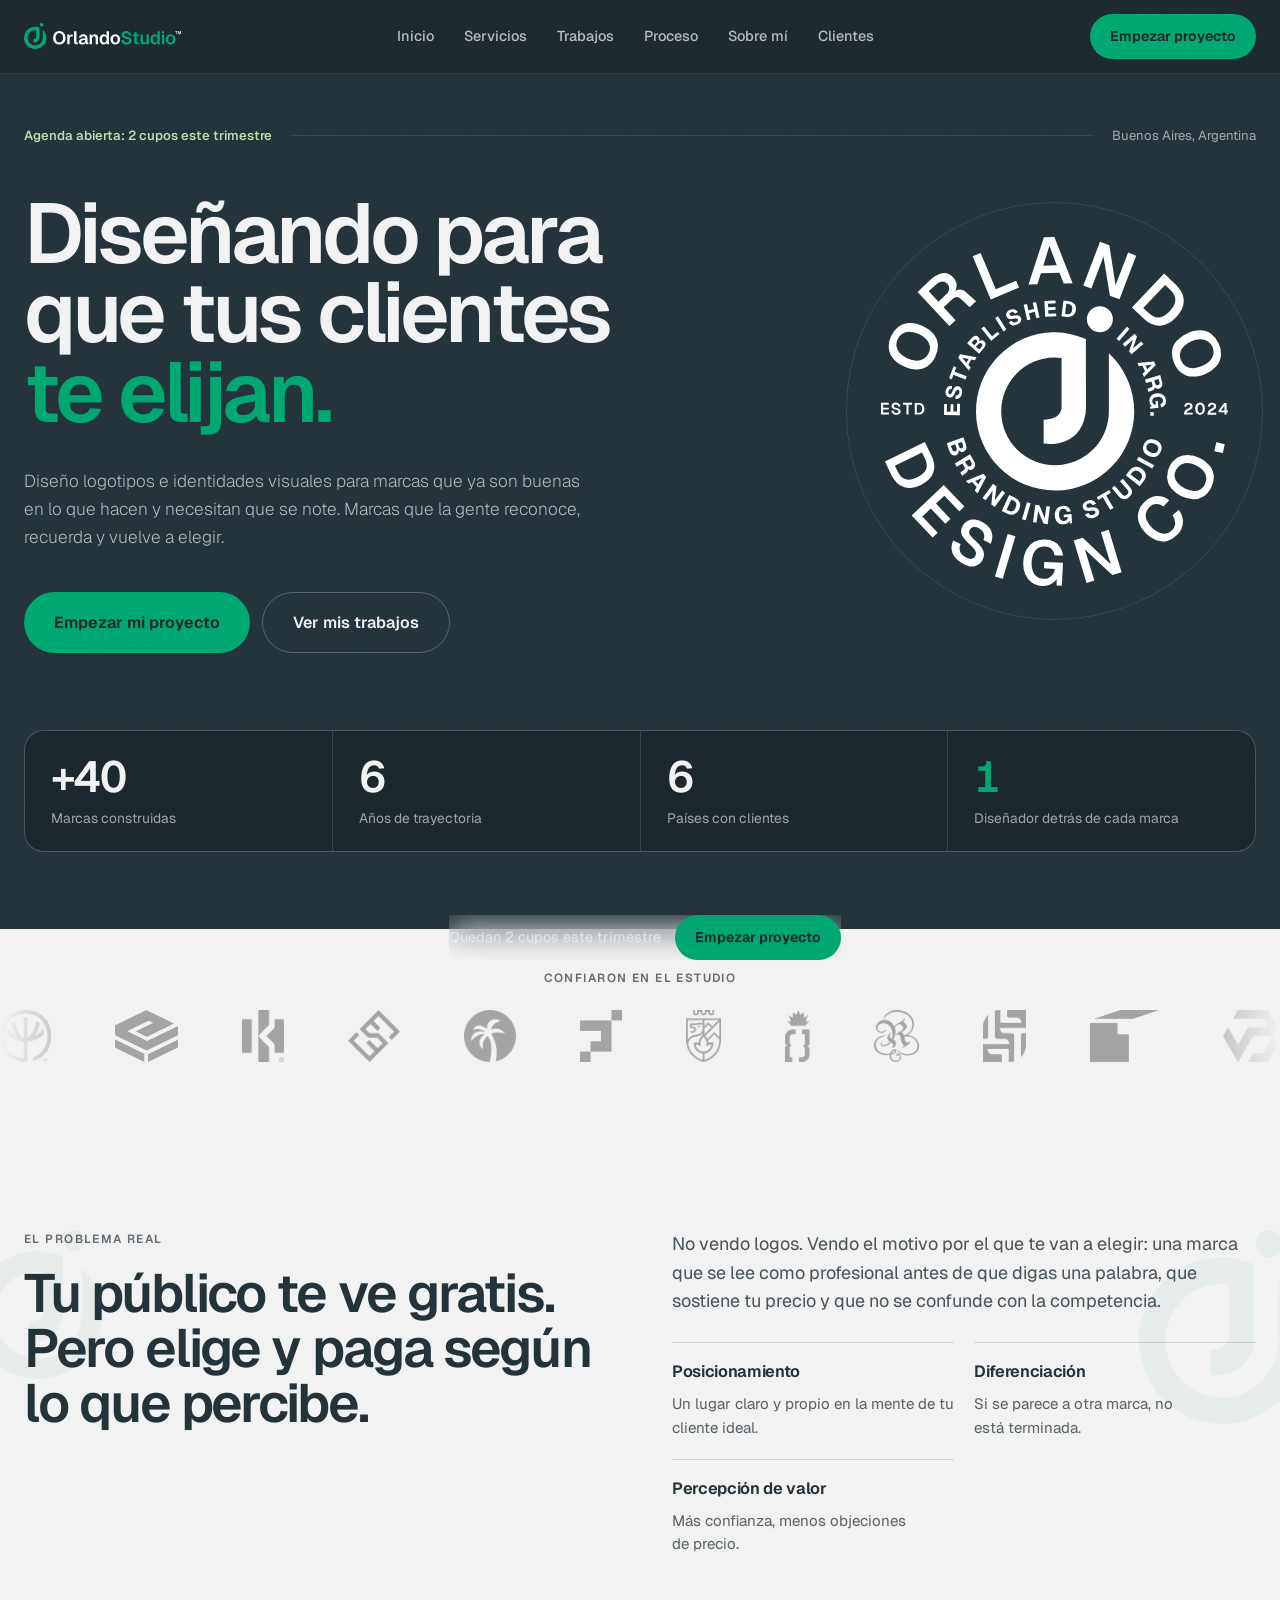
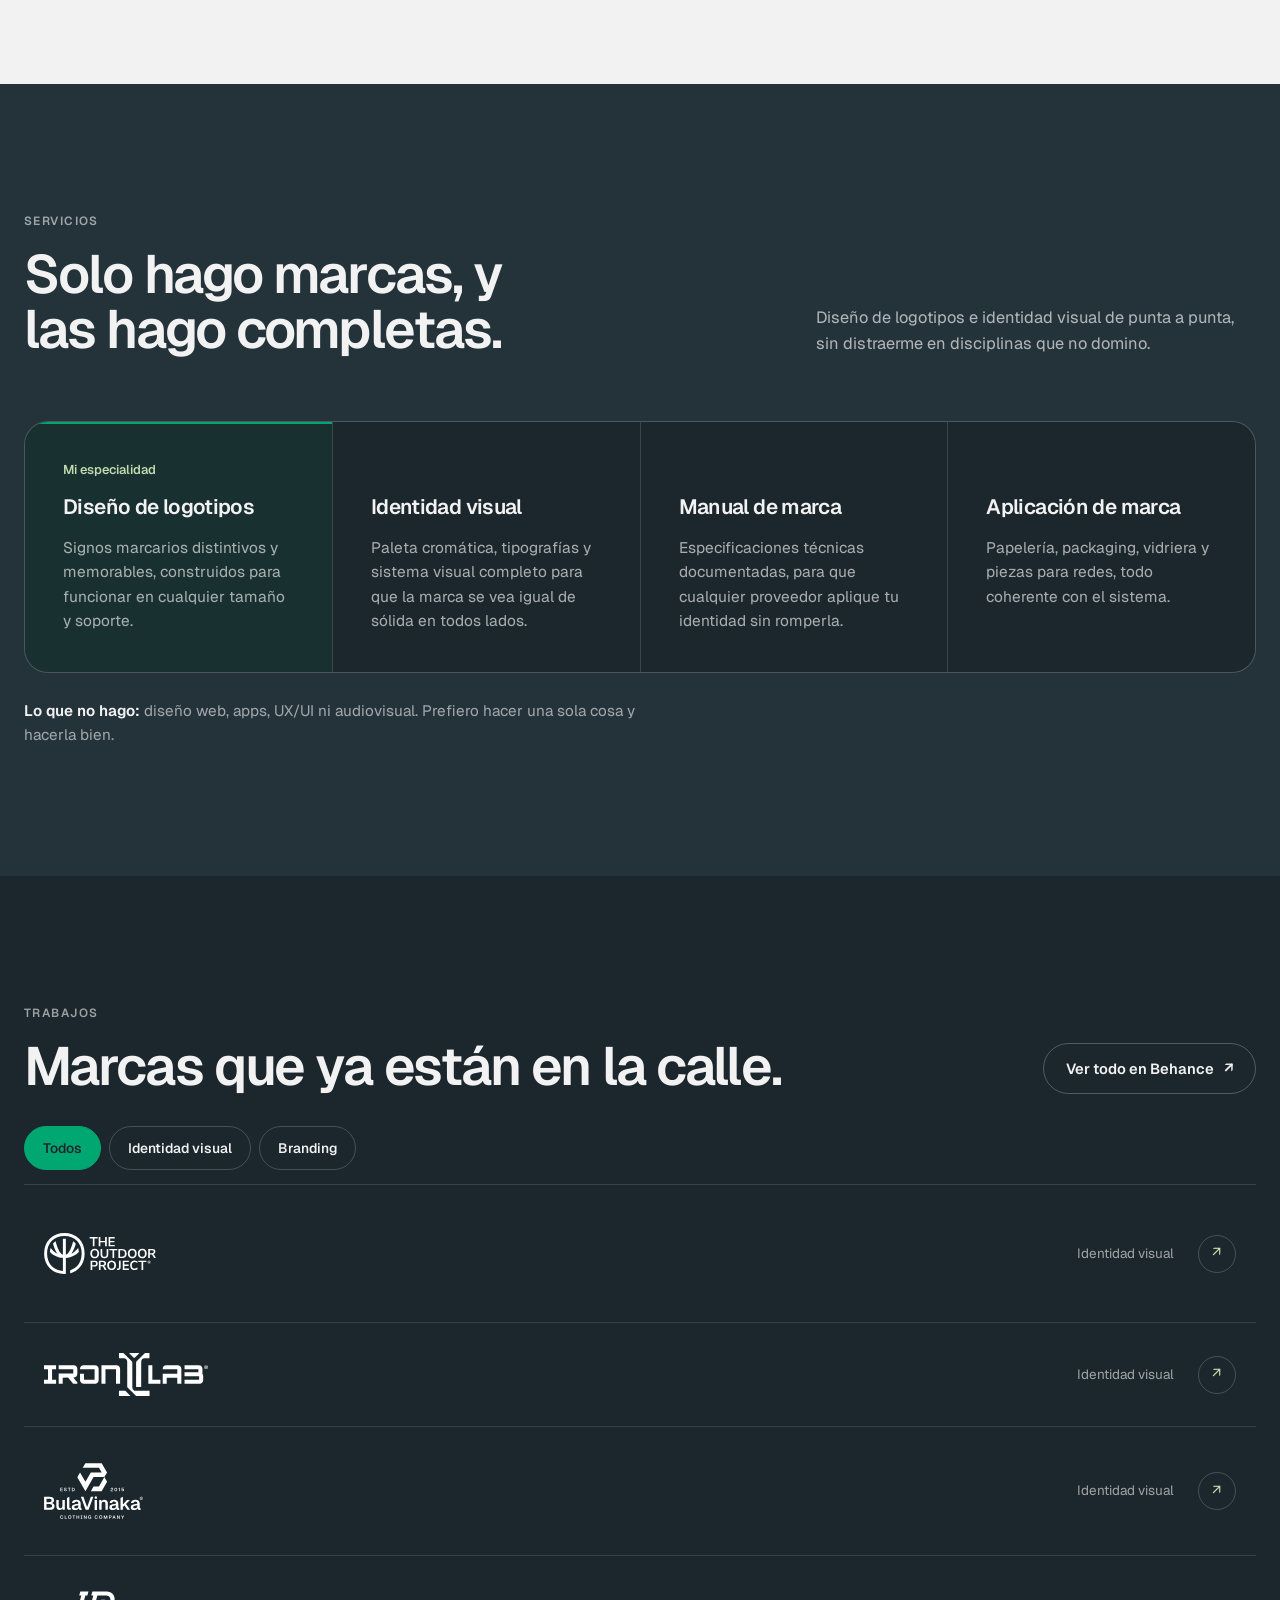
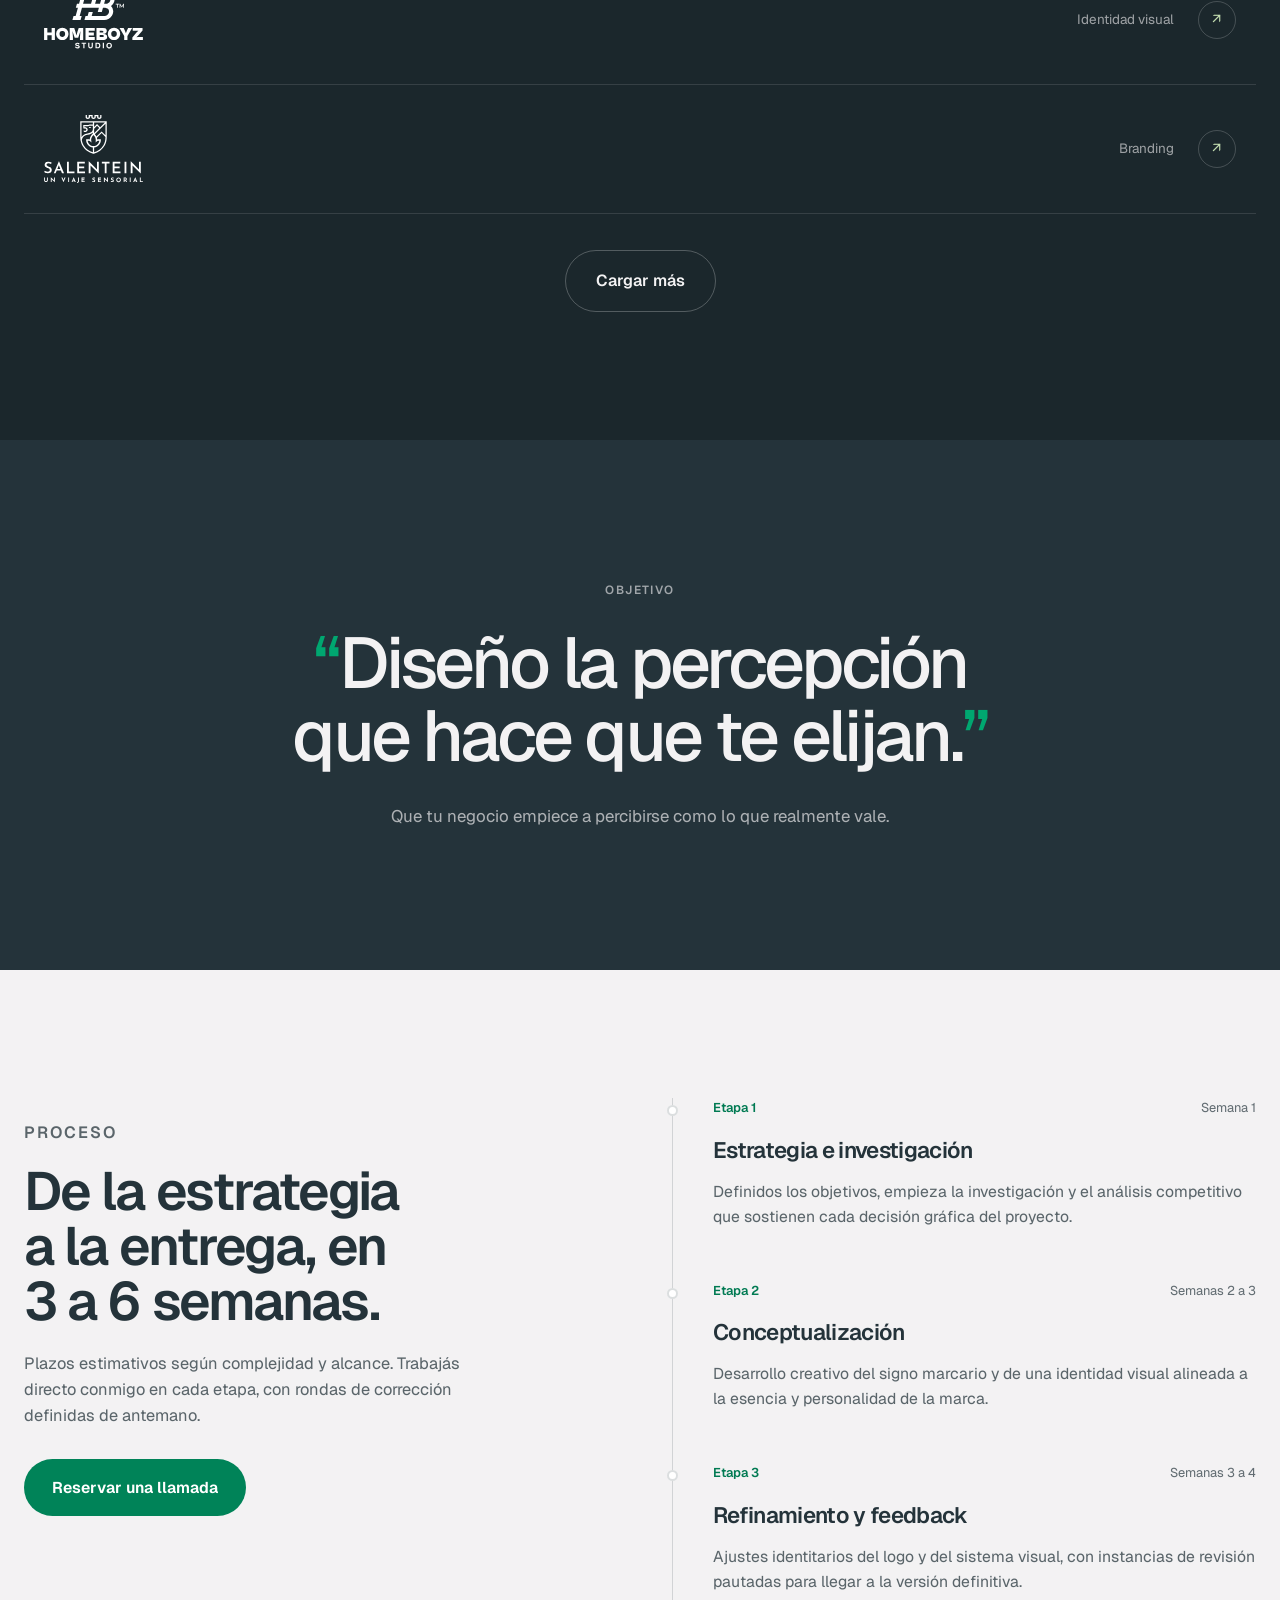
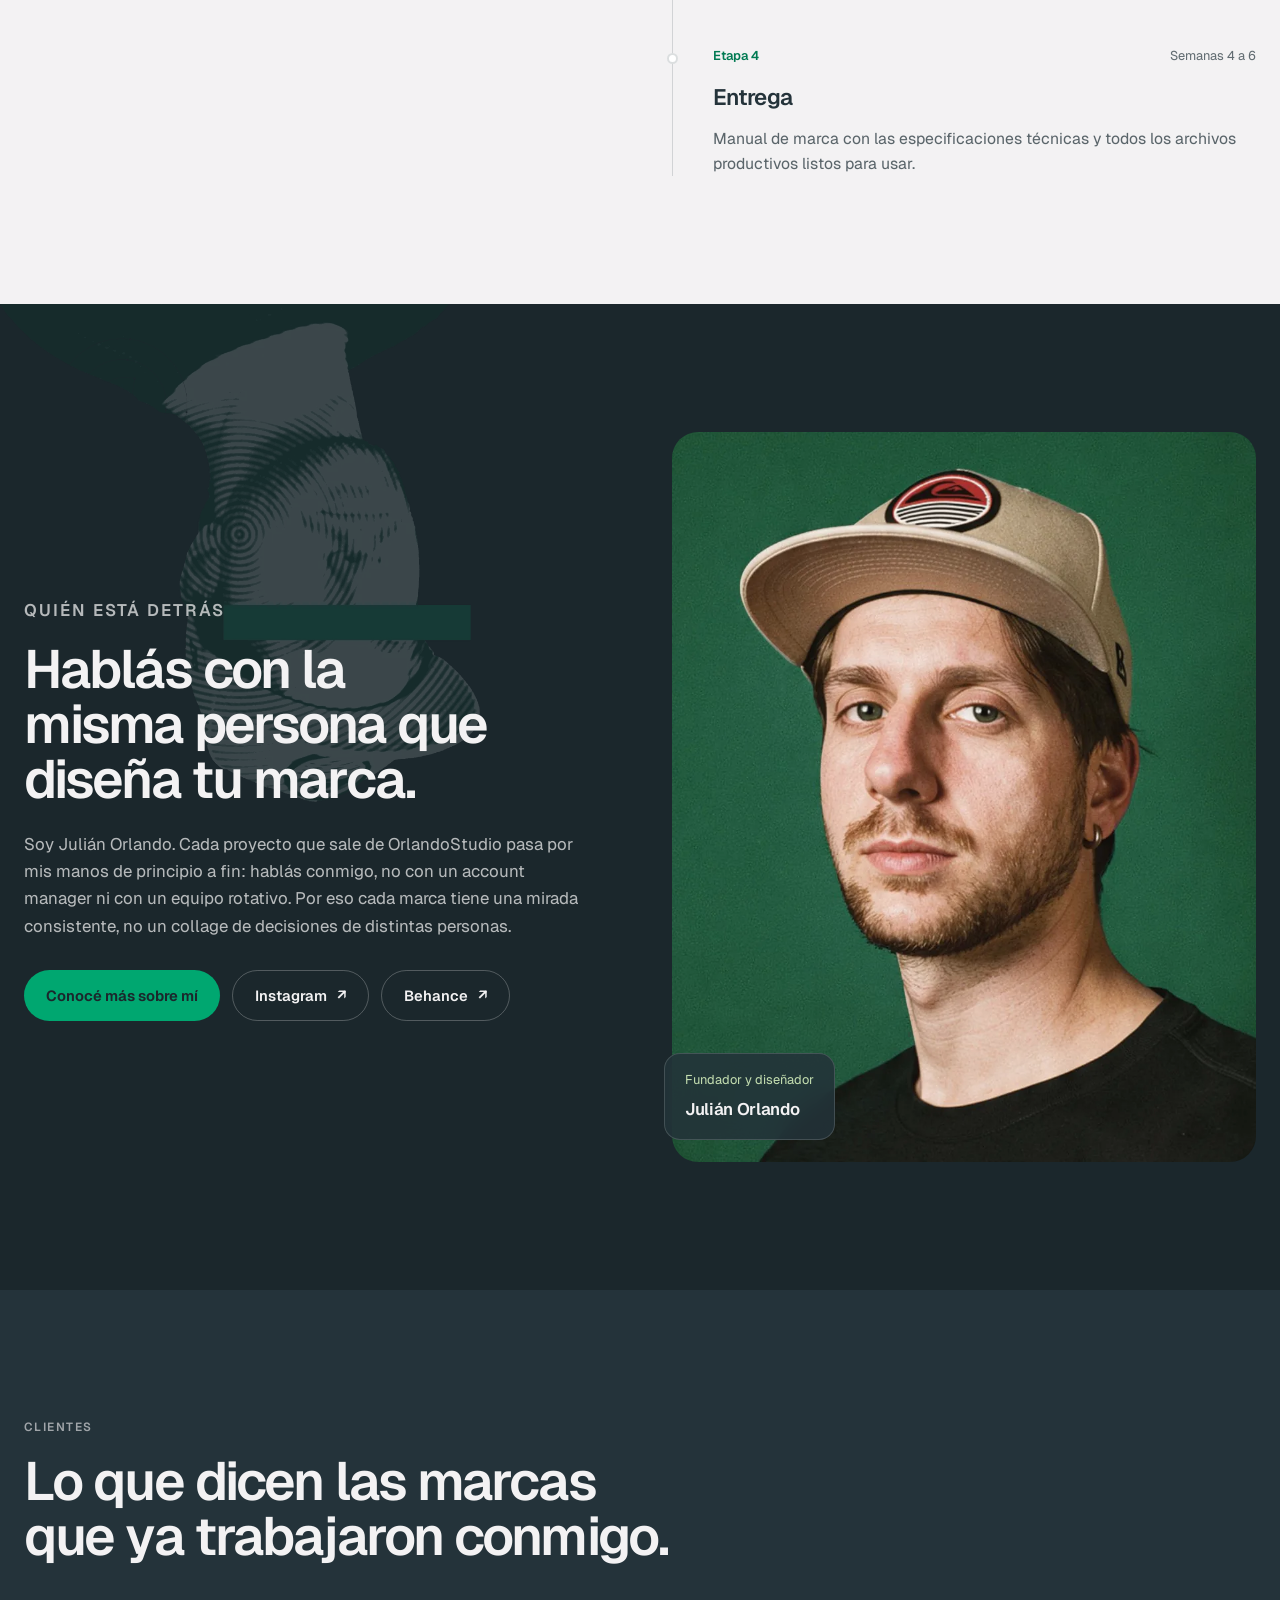
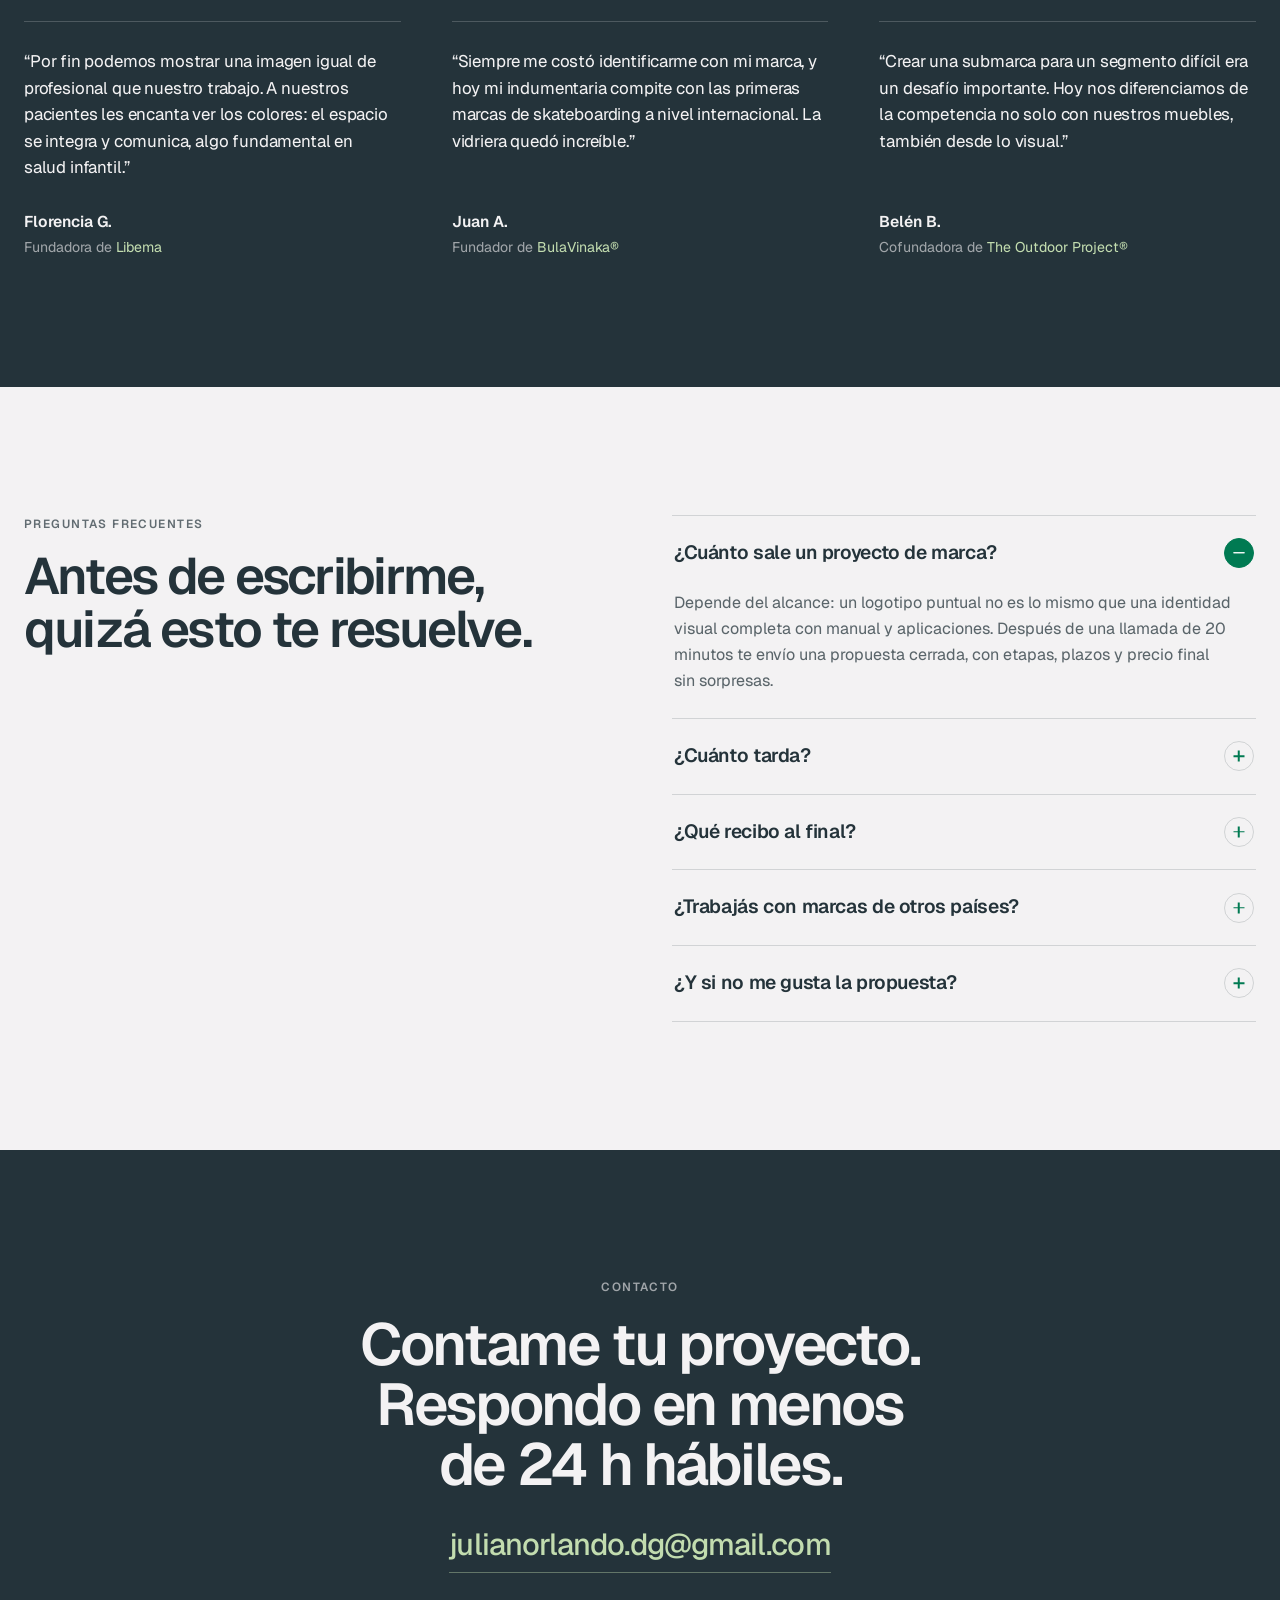
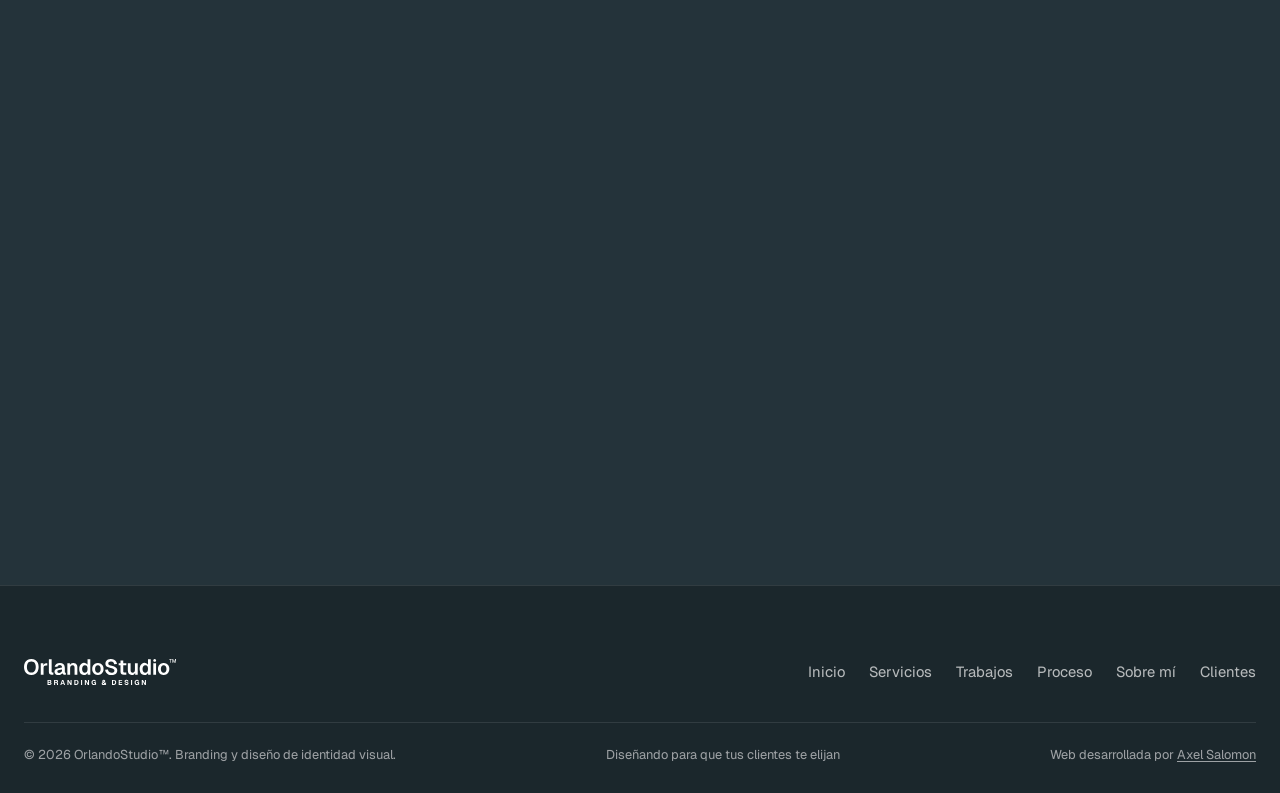
==== commit 1156fd94: "ambos preloaders" ====
--- a/index.html
+++ b/index.html
@@ -1,49 +1,72 @@
 <!DOCTYPE html>
-<html lang="es">
+<html lang="es-AR">
 <head>
 <meta charset="UTF-8">
 <meta name="viewport" content="width=device-width, initial-scale=1.0">
-<title>OrlandoStudio™ — Diseño de Logos e Identidad Visual | Buenos Aires</title>
-<meta name="description" content="OrlandoStudio es el estudio de branding de Julián Orlando: diseño de logotipos e identidad visual para marcas que quieren diferenciarse y ser elegidas. +40 marcas diseñadas en 6 años.">
-<meta name="keywords" content="branding, diseño de marca, identidad visual, diseño de logo, manual de marca, diseño gráfico, Buenos Aires, Argentina">
-<meta name="author" content="Julián Orlando — OrlandoStudio">
-<meta name="theme-color" content="#0F3A27">
+<title>Diseño de logos e identidad visual en Buenos Aires | OrlandoStudio</title>
+<meta name="description" content="Estudio de branding de Julián Orlando en Buenos Aires. Diseño de logotipos, identidad visual y manual de marca para marcas que quieren diferenciarse. Más de 40 marcas en 6 años.">
+<meta name="author" content="Julián Orlando">
+<meta name="robots" content="index, follow, max-image-preview:large">
+<meta name="theme-color" content="#1B272C">
 <link rel="canonical" href="https://axeljaviersalomon.github.io/OrlandoStudio/">
+<link rel="alternate" hreflang="es" href="https://axeljaviersalomon.github.io/OrlandoStudio/">
 
 <meta property="og:type" content="website">
 <meta property="og:site_name" content="OrlandoStudio">
-<meta property="og:title" content="OrlandoStudio™ — Diseñando para que tus clientes te elijan">
-<meta property="og:description" content="Diseño de logotipos e identidad visual estratégica. +40 marcas construidas en 6 años por Julián Orlando.">
+<meta property="og:title" content="OrlandoStudio | Diseñando para que tus clientes te elijan">
+<meta property="og:description" content="Diseño de logotipos e identidad visual. Más de 40 marcas construidas en 6 años por Julián Orlando, desde Buenos Aires.">
 <meta property="og:url" content="https://axeljaviersalomon.github.io/OrlandoStudio/">
 <meta property="og:image" content="https://axeljaviersalomon.github.io/OrlandoStudio/assets/img/og-image.jpg">
 <meta property="og:image:width" content="1200">
 <meta property="og:image:height" content="630">
-<meta property="og:image:alt" content="OrlandoStudio — Branding Studio">
+<meta property="og:image:alt" content="Logo de OrlandoStudio, estudio de branding de Julián Orlando">
 <meta property="og:locale" content="es_AR">
 
 <meta name="twitter:card" content="summary_large_image">
-<meta name="twitter:title" content="OrlandoStudio™ — Diseñando para que tus clientes te elijan">
-<meta name="twitter:description" content="Diseño de logotipos e identidad visual estratégica. +40 marcas construidas en 6 años por Julián Orlando.">
+<meta name="twitter:title" content="OrlandoStudio | Diseñando para que tus clientes te elijan">
+<meta name="twitter:description" content="Diseño de logotipos e identidad visual. Más de 40 marcas construidas en 6 años por Julián Orlando, desde Buenos Aires.">
 <meta name="twitter:image" content="https://axeljaviersalomon.github.io/OrlandoStudio/assets/img/og-image.jpg">
+<meta name="twitter:image:alt" content="Logo de OrlandoStudio, estudio de branding de Julián Orlando">
 
 <link rel="icon" href="data:image/svg+xml,%3Csvg xmlns='http://www.w3.org/2000/svg' viewBox='0 0 339.02 394.36'%3E%3Cpath fill='%23008358' d='M237.83,27.72a27.72,27.72,0,1,1,27.72,27.72A27.72,27.72,0,0,1,237.83,27.72Zm47,72.88V224.85A115.29,115.29,0,1,1,167.7,109.61,117.92,117.92,0,0,1,183.31,111V218.15s-.29,24.79-38.4,24.79v51.24s66.44,11.86,86.22-49.76a83.37,83.37,0,0,0,4.4-28.13l-.25-89.63V70.36a168.61,168.61,0,0,0-65.77-14.91v-.11c-.71,0-1.4,0-2.11,0s-1.31,0-2,0v.1C73.7,57.62,0,132.6,0,224.85A169.51,169.51,0,1,0,284.79,100.6Z'/%3E%3C/svg%3E">
 
-<link rel="preconnect" href="https://fonts.googleapis.com">
-<link rel="preconnect" href="https://fonts.gstatic.com" crossorigin>
-<link href="https://fonts.googleapis.com/css2?family=Newsreader:ital,opsz,wght@0,6..72,400;0,6..72,500;0,6..72,600;1,6..72,400&display=swap" rel="stylesheet">
 <link rel="preload" as="font" href="assets/fonts/Geist-VariableFont_wght.ttf" type="font/ttf" crossorigin>
-<link rel="stylesheet" href="styles.css?v=20260921a">
+<link rel="stylesheet" href="styles.css?v=20261010e">
+<!-- Preloader: decide ANTES de pintar si se muestra. Aparece en cada carga
+     de la home, salvo con #hash en la URL (el usuario va a una sección) o
+     con prefers-reduced-motion. Markup y secuencia: ver #preloader al abrir
+     <body>. -->
+<script>
+(function () {
+  try {
+    if (location.hash) return;
+    if (window.matchMedia("(prefers-reduced-motion: reduce)").matches) return;
+    document.documentElement.classList.add("has-preloader");
+    /* Renderer WebGL de las luces: baja y se prepara en paralelo al parseo
+       del resto del HTML. El script de #preloader espera esta promesa. */
+    window.OSPreloaderGL = new Promise(function (res) {
+      var s = document.createElement("script");
+      s.src = "preloader-gl.js?v=20261010e";
+      s.async = true;
+      s.onload = function () { res(window.OSPreloaderGLInit()); };
+      s.onerror = function () { res(null); };
+      document.head.appendChild(s);
+    });
+  } catch (e) {}
+})();
+</script>
 
 <!-- JSON-LD del estudio. Ojo: "areaServed" es la MISMA lista de países que
-     aparece en la sección 02 de sobre-mi.html y en la respuesta del FAQ de
-     main.js (const FAQ, "¿Trabajás con marcas de otros países?"). Los tres
-     lugares se actualizan a mano — si cambia uno, cambiar los otros dos.
+     aparece en la sección "Alcance" de sobre-mi.html y en la respuesta del
+     FAQ de esta página ("¿Trabajás con marcas de otros países?"). Los tres
+     lugares se actualizan a mano: si cambia uno, cambiar los otros dos.
      Lista confirmada por Julián el 2026-09-10: AR, ES, MX, GT, CL, UY.
      (JSON-LD no admite comentarios adentro, por eso esta nota va acá.) -->
 <script type="application/ld+json">
 {
   "@context": "https://schema.org",
   "@type": "ProfessionalService",
+  "@id": "https://axeljaviersalomon.github.io/OrlandoStudio/#estudio",
   "name": "OrlandoStudio",
   "alternateName": "OrlandoStudio™",
   "description": "Estudio de branding especializado en diseño de logotipos e identidad visual para marcas que quieren diferenciarse y ser elegidas.",
@@ -66,11 +89,10 @@
   ]
 }
 </script>
-<!-- Este FAQPage DUPLICA palabra por palabra el array FAQ de main.js (que es
-     el que se renderiza en pantalla). Es a propósito: Google necesita el
-     marcado en el HTML servido, no el inyectado por JS. Si editás una
-     pregunta o respuesta en main.js, copiala también acá o el rich result
-     queda desincronizado del texto visible. -->
+<!-- Este FAQPage DUPLICA palabra por palabra el FAQ visible (#faq-list, más
+     abajo en este mismo archivo). Si editás una pregunta o respuesta allá,
+     copiala también acá o el rich result queda desincronizado del texto
+     visible. -->
 <script type="application/ld+json">
 {
   "@context": "https://schema.org",
@@ -122,10 +144,279 @@
 </head>
 <body>
 
+<!-- ============ PRELOADER ============
+     Sello del hero "estampado" con luz: grano de película, fugas de luz
+     verticales en verdes de marca, separación de color, un frame invertido
+     y un barrido especular. Con WebGL (preloader-gl.js, lo carga el script
+     del <head>) se suman overspray de stencil y pared de hormigón; sin WebGL
+     se usa esta versión con capas DOM. Al final el sello viaja hasta su lugar
+     exacto en el hero. Dura 2,5 s; click/tecla lo adelanta. Estilos:
+     "Preloader" en styles.css. -->
+<div class="preloader" id="preloader" aria-hidden="true">
+  <svg width="0" height="0" style="position:absolute" focusable="false">
+    <filter id="pl-rough" x="-5%" y="-5%" width="110%" height="110%">
+      <feTurbulence id="pl-turb" type="fractalNoise" baseFrequency="0.11" numOctaves="2" seed="1" result="t"/>
+      <feDisplacementMap id="pl-disp" in="SourceGraphic" in2="t" scale="0" xChannelSelector="R" yChannelSelector="G"/>
+    </filter>
+  </svg>
+  <div class="pl-glow"></div>
+  <div class="pl-blob"></div>
+  <div class="pl-leaks"></div>
+  <div class="pl-flash"></div>
+  <div class="pl-stage">
+    <div class="pl-seal pl-seal--g"></div>
+    <div class="pl-seal pl-seal--m"></div>
+    <div class="pl-seal pl-seal--main"></div>
+  </div>
+  <div class="pl-scan"></div>
+  <div class="pl-grain"></div>
+  <div class="pl-hud">
+    <span class="pl-mark pl-mark--tl"></span><span class="pl-mark pl-mark--tr"></span>
+    <span class="pl-mark pl-mark--bl"></span><span class="pl-mark pl-mark--br"></span>
+    <span class="pl-label">OrlandoStudio<span>, Buenos Aires</span></span>
+    <span class="pl-count">000</span>
+  </div>
+</div>
+<script>
+(function () {
+  "use strict";
+  var root = document.documentElement;
+  var pl = document.getElementById("preloader");
+  if (!root.classList.contains("has-preloader") || !pl || !pl.animate) {
+    if (pl) pl.remove();
+    root.classList.remove("has-preloader");
+    return;
+  }
+
+  var SHOW = 2000, EXIT = 500; /* 2,5 s en total */
+  var $ = function (s) { return pl.querySelector(s); };
+  var stage = $(".pl-stage"), main = $(".pl-seal--main");
+  var copyG = $(".pl-seal--g"), copyM = $(".pl-seal--m");
+  var glow = $(".pl-glow"), blob = $(".pl-blob"), flash = $(".pl-flash");
+  var leaks = $(".pl-leaks"), hud = $(".pl-hud"), count = $(".pl-count");
+  var turb = document.getElementById("pl-turb"), disp = document.getElementById("pl-disp");
+  var gl = null;
+  var anims = [];
+  function A(el, frames, opts) {
+    opts.fill = "both";
+    var a = el.animate(frames, opts);
+    anims.push(a);
+    return a;
+  }
+  /* Saltos secos entre keyframes (en WAAPI el easing de las opciones se
+     aplica a toda la animación, por eso va en cada keyframe). */
+  function hold(k) { k.easing = "steps(1,end)"; return k; }
+
+  /* Fugas de luz: columnas verticales con núcleo caliente, solo verdes de
+     marca + blanco cálido. Dos ráfagas (como los "burns" de la referencia). */
+  var COLORS = ["0,167,112", "194,220,175", "0,131,88", "243,242,243"];
+  function makeLeaks(n, burst) {
+    for (var i = 0; i < n; i++) {
+      var d = document.createElement("span");
+      var c = COLORS[(i + burst) % COLORS.length];
+      var w = 2 + Math.random() * 7;
+      d.className = "pl-leak";
+      d.style.left = (Math.random() * 100 - w / 2) + "vw";
+      d.style.width = w + "vw";
+      d.style.filter = "blur(" + (3 + Math.random() * 10) + "px)";
+      d.style.background = "linear-gradient(to top, transparent, rgba(" + c + ",.85) 28%, rgba(255,255,255,.9) 52%, rgba(" + c + ",.7) 72%, transparent)";
+      leaks.appendChild(d);
+      var dx = (Math.random() - .5) * 6;
+      A(d, [
+        { opacity: 0, transform: "translateX(0) scaleY(.15)" },
+        { opacity: 1, transform: "translateX(" + dx / 2 + "vw) scaleY(1)", offset: .35 },
+        { opacity: 0, transform: "translateX(" + dx + "vw) scaleY(1.1)" }
+      ], {
+        delay: (burst ? 1180 : 430) + Math.random() * 140,
+        duration: 260 + Math.random() * 260,
+        easing: "cubic-bezier(.2,.7,.3,1)"
+      });
+    }
+  }
+
+  function run() {
+    var t0 = performance.now();
+    var done = false;
+
+    /* Encendido del sello: parpadeo tipo tubo de neón, con jitter. */
+    A(main, [
+      { opacity: 0, transform: "scale(.94)" },
+      { opacity: 1, transform: "scale(.97) translate(-3px,2px)", offset: .1 },
+      { opacity: .08, transform: "scale(.97)", offset: .16 },
+      { opacity: .9, transform: "scale(.98) translate(2px,-1px)", offset: .26 },
+      { opacity: .3, transform: "scale(.98)", offset: .32 },
+      { opacity: 1, transform: "scale(.99) translate(-1px,0)", offset: .5 },
+      { opacity: 1, transform: "scale(1) translate(4px,-2px)", offset: .62 },
+      { opacity: 1, transform: "scale(1)", offset: .66 },
+      { opacity: 1, transform: "scale(1)" }
+    ].map(hold), { delay: 150, duration: 900 });
+
+    /* Barrido especular sobre el sello (dos pasadas). */
+    A(main, [
+      { backgroundPosition: "120% 0" },
+      { backgroundPosition: "-20% 0", offset: .4 },
+      { backgroundPosition: "120% 0", offset: .41 },
+      { backgroundPosition: "-20% 0" }
+    ], { delay: 700, duration: 1300, easing: "cubic-bezier(.45,0,.2,1)" });
+
+    /* Separación de color (verde / menta) durante cada ráfaga. */
+    [[copyG, -1], [copyM, 1]].forEach(function (p) {
+      var el = p[0], s = p[1];
+      A(el, [
+        { opacity: 0, transform: "translate(0,0)" },
+        { opacity: .9, transform: "translate(" + 9 * s + "px," + -3 * s + "px)", offset: .08 },
+        { opacity: .7, transform: "translate(" + 4 * s + "px,0)", offset: .2 },
+        { opacity: 0, transform: "translate(0,0)", offset: .32 },
+        { opacity: 0, transform: "translate(0,0)", offset: .6 },
+        { opacity: .95, transform: "translate(" + 14 * s + "px," + 2 * s + "px)", offset: .66 },
+        { opacity: .8, transform: "translate(" + -6 * s + "px,0)", offset: .76 },
+        { opacity: .4, transform: "translate(" + 2 * s + "px,0)", offset: .86 },
+        { opacity: 0, transform: "translate(0,0)" }
+      ].map(hold), { delay: 440, duration: 1200 });
+    });
+
+    /* Halo verde detrás del sello: titila con el encendido y queda. */
+    A(glow, [
+      { opacity: 0, transform: "scale(.7)" },
+      { opacity: .9, transform: "scale(.9)", offset: .12 },
+      { opacity: .2, transform: "scale(.92)", offset: .2 },
+      { opacity: 1, transform: "scale(1)", offset: .45 },
+      { opacity: .75, transform: "scale(1.05)" }
+    ], { delay: 150, duration: 1850, easing: "ease-out" });
+    A(blob, [
+      { opacity: 0, transform: "translate(0,0) scale(.8)" },
+      { opacity: 1, transform: "translate(4vw,3vh) scale(1)", offset: .3 },
+      { opacity: .5, transform: "translate(10vw,6vh) scale(1.1)", offset: .7 },
+      { opacity: 0, transform: "translate(14vw,8vh) scale(1.2)" }
+    ], { duration: 1600, easing: "ease-in-out" });
+
+    if (gl) {
+      pl.classList.add("is-gl");
+      gl.layout(stage.getBoundingClientRect());
+      window.addEventListener("resize", relayout);
+    } else {
+      makeLeaks(6, 0);
+      makeLeaks(9, 1);
+    }
+
+    /* Frame invertido en blanco entre las dos ráfagas. */
+    A(flash, [{ opacity: 0 }, { opacity: 1, offset: .01 }, { opacity: 1, offset: .55 }, { opacity: 0 }],
+      { delay: 1090, duration: 110 });
+
+    A(hud, [{ opacity: 0 }, { opacity: 1 }], { delay: 200, duration: 400, easing: "ease-out" });
+
+    /* Loop por frame: textura "boil" a 12 fps que se va limpiando, frame
+       invertido y contador. */
+    var lastBoil = -1;
+    function tick(now) {
+      if (done) return;
+      var t = now - t0;
+      var f = Math.floor(t / 83); /* ~12 fps, look stop-motion */
+      if (gl) gl.render(t / 1000);
+      else if (f !== lastBoil) {
+        lastBoil = f;
+        var rough = t < 150 ? 9 : Math.max(0, 9 * (1 - (t - 150) / 1300));
+        if (t > 1180 && t < 1450) rough = Math.max(rough, 5);
+        disp.setAttribute("scale", rough.toFixed(1));
+        turb.setAttribute("seed", String(f % 7 + 1));
+      }
+      pl.classList.toggle("is-flash", t >= 1090 && t < 1150);
+      var p = Math.min(1, t / SHOW);
+      count.textContent = ("00" + Math.round(100 * (1 - Math.pow(1 - p, 2.2)))).slice(-3);
+      if (t < SHOW) requestAnimationFrame(tick);
+      else exit();
+    }
+    requestAnimationFrame(tick);
+
+    function exit() {
+      done = true;
+      disp.setAttribute("scale", "0");
+      stage.style.filter = "none"; /* el FLIP no necesita el filtro y así va más fluido */
+      if (gl) {
+        window.removeEventListener("resize", relayout);
+        pl.classList.add("gl-exit");
+        gl.canvas.animate([{ opacity: 1 }, { opacity: 0 }], { duration: EXIT * .4, fill: "forwards", easing: "ease-out" });
+      }
+      pl.classList.remove("is-flash");
+      anims.forEach(function (a) { a.finish(); });
+      count.textContent = "100";
+      window.scrollTo(0, 0);
+
+      /* FLIP: el sello viaja hasta el .hero-seal real. Si en mobile el sello
+         del hero queda fuera de pantalla, sale con un zoom + fade. */
+      var target = document.querySelector(".hero-seal");
+      var from = stage.getBoundingClientRect();
+      var to = target ? target.getBoundingClientRect() : null;
+      var visible = to && to.width > 0 && to.top < innerHeight * .8 && to.bottom > 0;
+      var out = [{ opacity: 1 }, { opacity: 0 }];
+      [glow, blob, leaks, flash, hud, $(".pl-scan")].forEach(function (el) {
+        el.animate(out, { duration: EXIT * .6, fill: "forwards", easing: "ease-out" });
+      });
+      var move;
+      if (visible) {
+        var dx = (to.left + to.width / 2) - (from.left + from.width / 2);
+        var dy = (to.top + to.height / 2) - (from.top + from.height / 2);
+        var s = to.width / from.width;
+        move = stage.animate([
+          { transform: "none" },
+          { transform: "translate(" + dx + "px," + dy + "px) scale(" + s + ")" }
+        ], { duration: EXIT, easing: "cubic-bezier(.7,0,.2,1)", fill: "forwards" });
+        pl.style.background = "var(--bg-dark-2)";
+        pl.animate([{ backgroundColor: "#1B272C" }, { backgroundColor: "rgba(27,39,44,0)" }],
+          { duration: EXIT, easing: "cubic-bezier(.6,0,.4,1)", fill: "forwards" });
+        $(".pl-grain").animate(out, { duration: EXIT, fill: "forwards" });
+      } else {
+        move = stage.animate([
+          { transform: "none", opacity: 1 },
+          { transform: "scale(1.25)", opacity: 0 }
+        ], { duration: EXIT, easing: "cubic-bezier(.6,0,.3,1)", fill: "forwards" });
+        pl.animate(out, { duration: EXIT, easing: "ease-in-out", fill: "forwards" });
+      }
+      move.onfinish = function () {
+        if (target) target.style.transition = "none";
+        root.classList.add("preloader-done");
+        requestAnimationFrame(function () {
+          if (gl) gl.destroy();
+          pl.remove();
+          if (target) target.style.transition = "";
+        });
+      };
+    }
+
+    /* Click o tecla: salta directo a la salida. */
+    function skip() { if (!done) t0 = performance.now() - SHOW; }
+    pl.addEventListener("click", skip);
+    window.addEventListener("keydown", skip, { once: true });
+  }
+
+  function relayout() { gl.layout(stage.getBoundingClientRect()); }
+
+  /* Arranca cuando están listos la máscara del sello y el renderer WebGL
+     (que se empezó a preparar desde el <head>). Tope de 800 ms: si WebGL no
+     llegó, se cancela su preparación y sigue la versión DOM. */
+  var started = false, pending = 2;
+  function go() {
+    if (started) return;
+    started = true;
+    if (!gl && window.OSPreloaderGLInit) window.OSPreloaderGLInit.cancel();
+    run();
+  }
+  function ready() { if (--pending === 0) go(); }
+  var img = new Image();
+  img.onload = img.onerror = ready;
+  img.src = "assets/brand/OrlandoDesignCO_Negativo.svg";
+  (window.OSPreloaderGL || Promise.resolve(null)).then(function (r) {
+    if (r && !started) { gl = r; pl.insertBefore(r.canvas, stage); }
+    else if (r) r.destroy();
+    ready();
+  });
+  setTimeout(go, 800);
+})();
+</script>
+
 <a class="skip-link" href="#main">Saltar al contenido</a>
 
 <div class="noise-overlay" aria-hidden="true"></div>
-<div class="scroll-progress" id="scroll-progress" aria-hidden="true"></div>
 
 <!-- ============ HEADER ============ -->
 <header class="site-header">
@@ -170,18 +461,18 @@
 
   <div class="mobile-menu-inner">
     <nav class="mobile-nav" aria-label="Navegación móvil">
-      <ol>
-        <li><a href="#top"><span class="mobile-nav-index">01</span><span class="mobile-nav-label">Inicio</span></a></li>
-        <li><a href="#servicios"><span class="mobile-nav-index">02</span><span class="mobile-nav-label">Servicios</span></a></li>
-        <li><a href="#trabajos"><span class="mobile-nav-index">03</span><span class="mobile-nav-label">Trabajos</span></a></li>
-        <li><a href="#proceso"><span class="mobile-nav-index">04</span><span class="mobile-nav-label">Proceso</span></a></li>
-        <li><a href="sobre-mi.html"><span class="mobile-nav-index">05</span><span class="mobile-nav-label">Sobre mí</span></a></li>
-        <li><a href="#voces"><span class="mobile-nav-index">06</span><span class="mobile-nav-label">Clientes</span></a></li>
-      </ol>
+      <ul>
+        <li><a href="#top"><span class="mobile-nav-label">Inicio</span></a></li>
+        <li><a href="#servicios"><span class="mobile-nav-label">Servicios</span></a></li>
+        <li><a href="#trabajos"><span class="mobile-nav-label">Trabajos</span></a></li>
+        <li><a href="#proceso"><span class="mobile-nav-label">Proceso</span></a></li>
+        <li><a href="sobre-mi.html"><span class="mobile-nav-label">Sobre mí</span></a></li>
+        <li><a href="#voces"><span class="mobile-nav-label">Clientes</span></a></li>
+      </ul>
     </nav>
 
     <div class="mobile-menu-bottom">
-      <a href="#contacto" class="btn btn-primary btn-hero mobile-menu-cta" data-modal-trigger>Empezar proyecto <span aria-hidden="true">→</span></a>
+      <a href="#contacto" class="btn btn-primary btn-hero mobile-menu-cta" data-modal-trigger>Empezar proyecto</a>
     </div>
   </div>
 </div>
@@ -190,16 +481,11 @@
 
   <!-- ============ HERO ============ -->
   <section id="top" class="hero">
-    <div class="hero-glow-1" aria-hidden="true"></div>
-    <div class="hero-glow-2" aria-hidden="true"></div>
-
     <div class="container hero-content">
       <div class="hero-meta-row">
-        <span class="hero-badge">
-          <span class="hero-badge-dot"></span>Agenda abierta · 2 cupos Q4
-        </span>
-        <span class="hero-meta-line"></span>
-        <span class="hero-meta-location">BUENOS AIRES · AR</span>
+        <span class="hero-badge">Agenda abierta: 2 cupos este trimestre</span>
+        <span class="hero-meta-line" aria-hidden="true"></span>
+        <span class="hero-meta-location">Buenos Aires, Argentina</span>
       </div>
 
       <div class="hero-grid">
@@ -209,41 +495,37 @@
             <span class="line">que tus clientes</span>
             <span class="line line--accent">te elijan.</span>
           </h1>
-          <p class="hero-sub">Branding e identidad visual para marcas que necesitan verse a la altura. Transformo ideas en marcas coherentes y auténticas.<br><br>
-             Identidades con las que las personas conectan, creen y eligen otra vez.</p>
+          <p class="hero-sub">Diseño logotipos e identidades visuales para marcas que ya son buenas en lo que hacen y necesitan que se note. Marcas que la gente reconoce, recuerda y vuelve a elegir.</p>
           <div class="hero-ctas">
-            <a href="#contacto-focus" class="btn btn-primary btn-hero">Empezar mi proyecto <span>→</span></a>
+            <a href="#contacto-focus" class="btn btn-primary btn-hero">Empezar mi proyecto</a>
             <a href="#trabajos" class="btn btn-ghost">Ver mis trabajos</a>
           </div>
         </div>
 
         <div class="hero-seal-wrap">
-          <div class="seal-ring seal-ring--spin" aria-hidden="true">
-            <span class="seal-ring-dot"></span>
-          </div>
-          <div class="seal-ring seal-ring--dashed" aria-hidden="true"></div>
-          <img class="hero-seal" src="assets/brand/OrlandoDesignCO_Negativo.svg" alt="Sello OrlandoDesignCo, la marca de Julián Orlando" width="407" height="409" fetchpriority="high">
-        </div>
-      </div>
-
-      <div class="stats-grid" data-reveal>
+          <div class="seal-ring" aria-hidden="true"></div>
+          <img class="hero-seal" src="assets/brand/OrlandoDesignCO_Negativo.svg" alt="Sello de OrlandoDesignCo, la marca de Julián Orlando" width="407" height="409" fetchpriority="high">
+        </div>
+      </div>
+
+      <dl class="stats-grid" data-reveal>
         <div class="stat-cell">
-          <span class="stat-num" id="stat-0">0</span>
-          <span class="stat-label">Marcas construidas</span>
+          <dt class="stat-label">Marcas construidas</dt>
+          <dd class="stat-num">+40</dd>
         </div>
         <div class="stat-cell">
-          <span class="stat-num" id="stat-1">0</span>
-          <span class="stat-label">Años de trayectoria</span>
+          <dt class="stat-label">Años de trayectoria</dt>
+          <dd class="stat-num">6</dd>
         </div>
         <div class="stat-cell">
-          <span class="stat-num" id="stat-2">0</span>
-          <span class="stat-label">Proyectos a medida</span>
+          <dt class="stat-label">Países con clientes</dt>
+          <dd class="stat-num">6</dd>
         </div>
         <div class="stat-cell">
-          <span class="stat-num stat-num--accent">1</span>
-          <span class="stat-label">Diseñador detrás de cada marca</span>
-        </div>
-      </div>
+          <dt class="stat-label">Diseñador detrás de cada marca</dt>
+          <dd class="stat-num stat-num--accent">1</dd>
+        </div>
+      </dl>
     </div>
   </section>
 
@@ -295,13 +577,13 @@
   </section>
 
   <!-- ============ MANIFESTO ============ -->
-  <section class="section-light manifesto-section">
+  <section class="section-light manifesto-section" aria-labelledby="manifesto-title">
     <img class="manifesto-logo manifesto-logo-1" src="assets/brand/JO_Positivo.svg" alt="" aria-hidden="true" width="339" height="394">
     <img class="manifesto-logo manifesto-logo-2" src="assets/brand/JO_Positivo.svg" alt="" aria-hidden="true" width="339" height="394">
     <div class="container manifesto-grid">
       <div data-reveal>
-        <p class="eyebrow eyebrow--light">01 — El problema real</p>
-        <h2 class="h2">Tu público te ve gratis.<br>Pero elige y paga según lo que percibe.</h2>
+        <p class="eyebrow eyebrow--light">El problema real</p>
+        <h2 class="h2" id="manifesto-title">Tu público te ve gratis.<br>Pero elige y paga según lo que percibe.</h2>
       </div>
       <div class="manifesto-right" data-reveal>
         <p class="manifesto-lead">No vendo logos. Vendo el motivo por el que te van a elegir: una marca que se lee como profesional antes de que digas una palabra, que sostiene tu precio y que no se confunde con la competencia.</p>
@@ -328,36 +610,33 @@
     <div class="container">
       <div class="services-header" data-reveal>
         <div>
-          <p class="eyebrow">02 — Servicios</p>
-          <h2 class="h2">Un especialista en marca, no un generalista.</h2>
-        </div>
-        <p class="services-lead">Diseño de logotipos e identidad visual de punta a punta. Sin distraerme en disciplinas que no domino.</p>
+          <p class="eyebrow">Servicios</p>
+          <h2 class="h2">Solo hago marcas, y las hago completas.</h2>
+        </div>
+        <p class="services-lead">Diseño de logotipos e identidad visual de punta a punta, sin distraerme en disciplinas que no domino.</p>
       </div>
 
       <div class="hairline-grid-4" data-reveal>
-        <article class="service-card">
-          <span class="service-num">01</span>
+        <article class="service-card service-card--lead">
+          <span class="service-kicker">Mi especialidad</span>
           <h3>Diseño de logotipos</h3>
-          <p>Mi especialidad. Signos marcarios distintivos, memorables y construidos para funcionar en cualquier tamaño y soporte.</p>
+          <p>Signos marcarios distintivos y memorables, construidos para funcionar en cualquier tamaño y soporte.</p>
         </article>
         <article class="service-card">
-          <span class="service-num">02</span>
           <h3>Identidad visual</h3>
           <p>Paleta cromática, tipografías y sistema visual completo para que la marca se vea igual de sólida en todos lados.</p>
         </article>
         <article class="service-card">
-          <span class="service-num">03</span>
           <h3>Manual de marca</h3>
           <p>Especificaciones técnicas documentadas, para que cualquier proveedor aplique tu identidad sin romperla.</p>
         </article>
         <article class="service-card">
-          <span class="service-num">04</span>
           <h3>Aplicación de marca</h3>
           <p>Papelería, packaging, vidriera y piezas para redes, todo coherente con el sistema.</p>
         </article>
       </div>
 
-      <p class="services-note" data-reveal><strong>Lo que no hago:</strong> diseño web, apps, UX/UI ni audiovisual — así puedo enfocarme al 100% en construir la identidad de tu marca.</p>
+      <p class="services-note" data-reveal><strong>Lo que no hago:</strong> diseño web, apps, UX/UI ni audiovisual. Prefiero hacer una sola cosa y hacerla bien.</p>
     </div>
   </section>
 
@@ -366,19 +645,60 @@
     <div class="container">
       <div class="works-header" data-reveal>
         <div>
-          <p class="eyebrow">03 — Trabajos</p>
-          <h2 class="h2">Proyectos que hablan por sí solos.</h2>
-        </div>
-        <a href="https://www.behance.net/julianorlandodg" target="_blank" rel="noopener" class="btn btn-ghost-sm">Ver todo en Behance <span>↗</span></a>
-      </div>
-
-      <div class="filters" role="tablist" aria-label="Filtrar por categoría" id="filters">
-        <button type="button" role="tab" class="filter-pill" data-value="all" aria-selected="true">Todos</button>
-        <button type="button" role="tab" class="filter-pill" data-value="identidad" aria-selected="false">Identidad Visual</button>
-        <button type="button" role="tab" class="filter-pill" data-value="branding" aria-selected="false">Branding</button>
-      </div>
-
-      <div class="works-rows" id="works-rows"></div>
+          <p class="eyebrow">Trabajos</p>
+          <h2 class="h2">Marcas que ya están en la calle.</h2>
+        </div>
+        <a href="https://www.behance.net/julianorlandodg" target="_blank" rel="noopener" class="btn btn-ghost-sm">Ver todo en Behance <span aria-hidden="true">↗</span><span class="sr-only">(se abre en una pestaña nueva)</span></a>
+      </div>
+
+      <div class="filters" role="group" aria-label="Filtrar trabajos por categoría" id="filters">
+        <button type="button" class="filter-pill" data-value="all" aria-pressed="true">Todos</button>
+        <button type="button" class="filter-pill" data-value="identidad" aria-pressed="false">Identidad visual</button>
+        <button type="button" class="filter-pill" data-value="branding" aria-pressed="false">Branding</button>
+      </div>
+
+      <!-- Las filas se escriben acá en el HTML (para que buscadores y lectores
+           de pantalla vean los proyectos sin depender de JS). main.js las lee
+           al cargar para filtrar y paginar: para sumar un proyecto, agregá
+           otro <a class="work-row"> con data-cat, data-img y data-name. -->
+      <div class="works-rows" id="works-rows">
+        <a href="https://www.behance.net/gallery/255113623/The-Outdoor-Project-Identidad-Visual" target="_blank" rel="noopener" class="work-row" data-cat="identidad" data-img="assets/img/portfolio/outdoor-project.webp" data-name="The Outdoor Project">
+          <span class="work-row-left"><img class="work-row-logo work-row-logo--lg" src="assets/img/portfolio/logos/outdoor-project.svg" alt="The Outdoor Project" loading="lazy"></span>
+          <span class="work-row-right"><span class="work-row-tag">Identidad visual</span><span class="work-row-arrow" aria-hidden="true">↗</span></span>
+        </a>
+        <a href="https://www.behance.net/gallery/251067825/Iron-Lab-Identidad-Visual" target="_blank" rel="noopener" class="work-row" data-cat="identidad" data-img="assets/img/portfolio/iron-lab.webp" data-name="Iron Lab">
+          <span class="work-row-left"><img class="work-row-logo work-row-logo--sm" src="assets/img/portfolio/logos/iron-lab.svg" alt="Iron Lab" loading="lazy"></span>
+          <span class="work-row-right"><span class="work-row-tag">Identidad visual</span><span class="work-row-arrow" aria-hidden="true">↗</span></span>
+        </a>
+        <a href="https://www.behance.net/gallery/248896559/BulaVinaka-Identidad-Visual" target="_blank" rel="noopener" class="work-row" data-cat="identidad" data-img="assets/img/portfolio/bulavinaka.webp" data-name="BulaVinaka">
+          <span class="work-row-left"><img class="work-row-logo" src="assets/img/portfolio/logos/bulavinaka.svg" alt="BulaVinaka" loading="lazy"></span>
+          <span class="work-row-right"><span class="work-row-tag">Identidad visual</span><span class="work-row-arrow" aria-hidden="true">↗</span></span>
+        </a>
+        <a href="https://www.behance.net/gallery/226166415/HomeBoyz-Identidad-Visual" target="_blank" rel="noopener" class="work-row" data-cat="identidad" data-img="assets/img/portfolio/homeboyz.webp" data-name="HomeBoyz">
+          <span class="work-row-left"><img class="work-row-logo" src="assets/img/portfolio/logos/homeboyz.svg" alt="HomeBoyz" loading="lazy"></span>
+          <span class="work-row-right"><span class="work-row-tag">Identidad visual</span><span class="work-row-arrow" aria-hidden="true">↗</span></span>
+        </a>
+        <a href="https://www.behance.net/gallery/190253803/Salentein-Un-viaje-sensorial" target="_blank" rel="noopener" class="work-row" data-cat="branding" data-img="assets/img/portfolio/salentein.webp" data-name="Salentein">
+          <span class="work-row-left"><img class="work-row-logo" src="assets/img/portfolio/logos/salentein.svg" alt="Salentein" loading="lazy"></span>
+          <span class="work-row-right"><span class="work-row-tag">Branding</span><span class="work-row-arrow" aria-hidden="true">↗</span></span>
+        </a>
+        <a href="https://www.behance.net/gallery/218318827/EtherCore-Identidad-Visual" target="_blank" rel="noopener" class="work-row" data-cat="identidad" data-img="assets/img/portfolio/ethercore.webp" data-name="EtherCore">
+          <span class="work-row-left"><img class="work-row-logo" src="assets/img/portfolio/logos/ethercore.svg" alt="EtherCore" loading="lazy"></span>
+          <span class="work-row-right"><span class="work-row-tag">Identidad visual</span><span class="work-row-arrow" aria-hidden="true">↗</span></span>
+        </a>
+        <a href="https://www.behance.net/gallery/217216779/Libema-Identidad-Visual" target="_blank" rel="noopener" class="work-row" data-cat="identidad" data-img="assets/img/portfolio/libema.webp" data-name="Libema">
+          <span class="work-row-left"><img class="work-row-logo" src="assets/img/portfolio/logos/libema.svg" alt="Libema" loading="lazy"></span>
+          <span class="work-row-right"><span class="work-row-tag">Identidad visual</span><span class="work-row-arrow" aria-hidden="true">↗</span></span>
+        </a>
+        <a href="https://www.behance.net/gallery/191433895/33usd-Identidad-Visual" target="_blank" rel="noopener" class="work-row" data-cat="identidad" data-img="assets/img/portfolio/33usd.webp" data-name="33usd">
+          <span class="work-row-left"><img class="work-row-logo" src="assets/img/portfolio/logos/33usd.svg" alt="33usd" loading="lazy"></span>
+          <span class="work-row-right"><span class="work-row-tag">Identidad visual</span><span class="work-row-arrow" aria-hidden="true">↗</span></span>
+        </a>
+        <a href="https://www.behance.net/gallery/191444525/ArmonyDrinks-Identidad-Visual" target="_blank" rel="noopener" class="work-row" data-cat="identidad" data-img="assets/img/portfolio/armonydrinks.webp" data-name="ArmonyDrinks">
+          <span class="work-row-left"><img class="work-row-logo" src="assets/img/portfolio/logos/armonydrinks.svg" alt="ArmonyDrinks" loading="lazy"></span>
+          <span class="work-row-right"><span class="work-row-tag">Identidad visual</span><span class="work-row-arrow" aria-hidden="true">↗</span></span>
+        </a>
+      </div>
 
       <div class="works-load-more-wrap" id="works-load-more-wrap">
         <button type="button" class="btn btn-ghost works-load-more" id="works-load-more">Cargar más</button>
@@ -391,11 +711,10 @@
   </section>
 
   <!-- ============ PULL QUOTE ============ -->
-  <section class="pullquote-section">
-    <div class="pullquote-glow" aria-hidden="true"></div>
+  <section class="pullquote-section" aria-label="Objetivo del estudio">
     <div class="container pullquote-content" data-reveal>
       <p class="pullquote-eyebrow">Objetivo</p>
-      <blockquote class="pullquote">"Diseño la percepción<br class="pullquote-break"> que hace que te elijan."</blockquote>
+      <p class="pullquote">Diseño la percepción<br class="pullquote-break"> que hace que te&nbsp;elijan.</p>
       <p class="pullquote-sub">Que tu negocio empiece a percibirse como lo que realmente vale.</p>
     </div>
   </section>
@@ -404,10 +723,10 @@
   <section id="proceso" class="section-light">
     <div class="container process-grid">
       <div class="process-left" data-reveal>
-        <p class="eyebrow eyebrow--light">04 — Proceso</p>
+        <p class="eyebrow eyebrow--light">Proceso</p>
         <h2 class="h2">De la estrategia a la entrega, en 3 a 6 semanas.</h2>
         <p>Plazos estimativos según complejidad y alcance. Trabajás directo conmigo en cada etapa, con rondas de corrección definidas de antemano.</p>
-        <a href="#contacto" class="btn btn-light">Reservar una llamada <span>→</span></a>
+        <a href="#contacto" class="btn btn-light">Reservar una llamada</a>
       </div>
 
       <div class="process-timeline-wrap">
@@ -415,32 +734,32 @@
         <ol class="process-timeline">
           <li class="process-step" data-reveal>
             <div class="process-step-head">
-              <span class="process-stage">ETAPA 01</span>
-              <span class="process-duration">1 semana</span>
+              <span class="process-stage">Etapa 1</span>
+              <span class="process-duration">Semana 1</span>
             </div>
             <h3>Estrategia e investigación</h3>
             <p>Definidos los objetivos, empieza la investigación y el análisis competitivo que sostienen cada decisión gráfica del proyecto.</p>
           </li>
           <li class="process-step" data-reveal>
             <div class="process-step-head">
-              <span class="process-stage">ETAPA 02</span>
-              <span class="process-duration">2–3 semanas</span>
+              <span class="process-stage">Etapa 2</span>
+              <span class="process-duration">Semanas 2 a 3</span>
             </div>
             <h3>Conceptualización</h3>
             <p>Desarrollo creativo del signo marcario y de una identidad visual alineada a la esencia y personalidad de la marca.</p>
           </li>
           <li class="process-step" data-reveal>
             <div class="process-step-head">
-              <span class="process-stage">ETAPA 03</span>
-              <span class="process-duration">3–4 semanas</span>
+              <span class="process-stage">Etapa 3</span>
+              <span class="process-duration">Semanas 3 a 4</span>
             </div>
             <h3>Refinamiento y feedback</h3>
             <p>Ajustes identitarios del logo y del sistema visual, con instancias de revisión pautadas para llegar a la versión definitiva.</p>
           </li>
           <li class="process-step" data-reveal>
             <div class="process-step-head">
-              <span class="process-stage">ETAPA 04</span>
-              <span class="process-duration">4–6 semanas</span>
+              <span class="process-stage">Etapa 4</span>
+              <span class="process-duration">Semanas 4 a 6</span>
             </div>
             <h3>Entrega</h3>
             <p>Manual de marca con las especificaciones técnicas y todos los archivos productivos listos para usar.</p>
@@ -454,11 +773,11 @@
   <section id="estudio" class="section-dark-2">
     <div class="container studio-grid">
       <div class="studio-left" data-reveal>
-        <img class="studio-watermark" src="assets/img/julian-studio-watermark.webp" alt="" aria-hidden="true">
+        <img class="studio-watermark" src="assets/img/julian-studio-watermark.webp" alt="" aria-hidden="true" loading="lazy">
         <div class="studio-left-inner">
-          <p class="eyebrow">05 — Quién está detrás</p>
-          <h2 class="h2">Un solo diseñador. Sin intermediarios, sin plantillas.</h2>
-          <p>Soy Julián Orlando. Cada proyecto que sale de OrlandoStudio pasa por mis manos de principio a fin — hablás conmigo, no con un account manager ni con un equipo rotativo. Por eso cada marca tiene una mirada consistente, no un collage de decisiones de distintas personas.</p>
+          <p class="eyebrow">Quién está detrás</p>
+          <h2 class="h2">Hablás con la misma persona que diseña tu marca.</h2>
+          <p>Soy Julián Orlando. Cada proyecto que sale de OrlandoStudio pasa por mis manos de principio a fin: hablás conmigo, no con un account manager ni con un equipo rotativo. Por eso cada marca tiene una mirada consistente, no un collage de decisiones de distintas personas.</p>
           <!-- Esta sección es el TEASER de sobre-mi.html: el titular y el
                retrato de acá NO se repiten en el hero de esa página, a
                propósito (ver la nota de IMÁGENES en sobre-mi.html). Si
@@ -467,100 +786,162 @@
                .studio-link-cta solo existe para igualar el tamaño de este
                botón al de los .btn-ghost-sm que lo acompañan en la fila. -->
           <div class="studio-links">
-            <a href="sobre-mi.html" class="btn btn-primary studio-link-cta">Conocé más sobre mí <span>→</span></a>
-            <a href="https://www.instagram.com/julianorlando.dg/" target="_blank" rel="noopener" class="btn btn-ghost-sm">Instagram <span>↗</span></a>
-            <a href="https://www.behance.net/julianorlandodg" target="_blank" rel="noopener" class="btn btn-ghost-sm">Behance <span>↗</span></a>
-          </div>
-        </div>
-      </div>
-      <div class="studio-portrait-wrap" data-reveal>
-        <img class="studio-portrait" src="assets/img/julian-orlando-portrait.webp" alt="Julián Orlando, fundador de OrlandoStudio" loading="lazy" width="880" height="1100">
-        <div class="studio-badge">
-          <span class="studio-badge-role">Fundador · Diseñador</span>
+            <a href="sobre-mi.html" class="btn btn-primary studio-link-cta">Conocé más sobre mí</a>
+            <a href="https://www.instagram.com/julianorlando.dg/" target="_blank" rel="noopener" class="btn btn-ghost-sm">Instagram <span aria-hidden="true">↗</span><span class="sr-only">(se abre en una pestaña nueva)</span></a>
+            <a href="https://www.behance.net/julianorlandodg" target="_blank" rel="noopener" class="btn btn-ghost-sm">Behance <span aria-hidden="true">↗</span><span class="sr-only">(se abre en una pestaña nueva)</span></a>
+          </div>
+        </div>
+      </div>
+      <figure class="studio-portrait-wrap" data-reveal>
+        <img class="studio-portrait" src="assets/img/julian-orlando-portrait.webp" alt="Retrato de Julián Orlando, fundador de OrlandoStudio" loading="lazy" width="880" height="1100">
+        <figcaption class="studio-badge">
+          <span class="studio-badge-role">Fundador y diseñador</span>
           <span class="studio-badge-name">Julián Orlando</span>
-        </div>
-      </div>
+        </figcaption>
+      </figure>
     </div>
   </section>
 
   <!-- ============ TESTIMONIOS ============ -->
   <section id="voces" class="section-dark">
     <div class="container">
-      <div style="margin-bottom:clamp(36px,4.5vw,60px);" data-reveal>
-        <p class="eyebrow">06 — Clientes</p>
-        <h2 class="h2" style="max-width:26ch;">Lo que dicen las marcas que ya trabajaron conmigo.</h2>
+      <div class="testimonials-head" data-reveal>
+        <p class="eyebrow">Clientes</p>
+        <h2 class="h2">Lo que dicen las marcas que ya trabajaron conmigo.</h2>
       </div>
       <div class="testimonials-grid">
-        <blockquote class="testimonial" data-reveal>
-          <span class="testimonial-mark" aria-hidden="true">"</span>
-          <p>Por fin podemos mostrar una imagen igual de profesional que nuestro trabajo. A nuestros pacientes les encanta ver los colores: el espacio se integra y comunica, algo fundamental en salud infantil.</p>
-          <footer class="testimonial-foot">
-            <span class="testimonial-avatar" aria-hidden="true">FG</span>
-            <span><cite>Florencia G.</cite><span class="role">Fundadora · Libema</span></span>
-          </footer>
-        </blockquote>
-        <blockquote class="testimonial" data-reveal>
-          <span class="testimonial-mark" aria-hidden="true">"</span>
-          <p>Siempre me costó identificarme con mi marca, y hoy mi indumentaria compite con las primeras marcas de skateboarding a nivel internacional. La vidriera quedó increíble.</p>
-          <footer class="testimonial-foot">
-            <span class="testimonial-avatar" aria-hidden="true">JA</span>
-            <span><cite>Juan A.</cite><span class="role">Fundador · BulaVinaka®</span></span>
-          </footer>
-        </blockquote>
-        <blockquote class="testimonial" data-reveal>
-          <span class="testimonial-mark" aria-hidden="true">"</span>
-          <p>Crear una submarca para un segmento difícil era un desafío importante. Hoy nos diferenciamos de la competencia no solo con nuestros muebles, también desde lo visual.</p>
-          <footer class="testimonial-foot">
-            <span class="testimonial-avatar" aria-hidden="true">BB</span>
-            <span><cite>Belén B.</cite><span class="role">Co-fundadora · The Outdoor Project®</span></span>
-          </footer>
-        </blockquote>
+        <figure class="testimonial" data-reveal>
+          <blockquote>
+            <p>Por fin podemos mostrar una imagen igual de profesional que nuestro trabajo. A nuestros pacientes les encanta ver los colores: el espacio se integra y comunica, algo fundamental en salud infantil.</p>
+          </blockquote>
+          <figcaption class="testimonial-foot">
+            <cite>Florencia G.</cite>
+            <span class="role">Fundadora de <span class="testimonial-brand">Libema</span></span>
+          </figcaption>
+        </figure>
+        <figure class="testimonial" data-reveal>
+          <blockquote>
+            <p>Siempre me costó identificarme con mi marca, y hoy mi indumentaria compite con las primeras marcas de skateboarding a nivel internacional. La vidriera quedó increíble.</p>
+          </blockquote>
+          <figcaption class="testimonial-foot">
+            <cite>Juan A.</cite>
+            <span class="role">Fundador de <span class="testimonial-brand">BulaVinaka®</span></span>
+          </figcaption>
+        </figure>
+        <figure class="testimonial" data-reveal>
+          <blockquote>
+            <p>Crear una submarca para un segmento difícil era un desafío importante. Hoy nos diferenciamos de la competencia no solo con nuestros muebles, también desde lo visual.</p>
+          </blockquote>
+          <figcaption class="testimonial-foot">
+            <cite>Belén B.</cite>
+            <span class="role">Cofundadora de <span class="testimonial-brand">The Outdoor Project®</span></span>
+          </figcaption>
+        </figure>
       </div>
     </div>
   </section>
 
   <!-- ============ FAQ ============ -->
-  <section class="section-light">
+  <!-- Preguntas escritas en el HTML (no inyectadas por JS) para que Google y
+       los lectores de pantalla las lean siempre. main.js solo maneja el
+       abrir/cerrar. Si editás una, copiala también al JSON-LD FAQPage del
+       <head>. La de países repite la lista de sobre-mi.html y "areaServed". -->
+  <section class="section-light" aria-labelledby="faq-title">
     <div class="container faq-grid">
       <div class="faq-left" data-reveal>
-        <p class="eyebrow eyebrow--light">07 — Preguntas</p>
-        <h2 class="h2">Antes de escribirme, quizá esto te resuelve.</h2>
-      </div>
-      <div class="faq-list" id="faq-list"></div>
+        <p class="eyebrow eyebrow--light">Preguntas frecuentes</p>
+        <h2 class="h2" id="faq-title">Antes de escribirme, quizá esto te resuelve.</h2>
+      </div>
+      <div class="faq-list" id="faq-list">
+        <div class="faq-item is-open">
+          <h3 class="faq-heading">
+            <button type="button" class="faq-question" aria-expanded="true" aria-controls="faq-panel-0" id="faq-btn-0">
+              <span>¿Cuánto sale un proyecto de marca?</span>
+              <span class="faq-icon" aria-hidden="true"></span>
+            </button>
+          </h3>
+          <div class="faq-answer-wrap" id="faq-panel-0" role="region" aria-labelledby="faq-btn-0">
+            <div class="faq-answer-inner"><p class="faq-answer">Depende del alcance: un logotipo puntual no es lo mismo que una identidad visual completa con manual y aplicaciones. Después de una llamada de 20 minutos te envío una propuesta cerrada, con etapas, plazos y precio final sin sorpresas.</p></div>
+          </div>
+        </div>
+        <div class="faq-item">
+          <h3 class="faq-heading">
+            <button type="button" class="faq-question" aria-expanded="false" aria-controls="faq-panel-1" id="faq-btn-1">
+              <span>¿Cuánto tarda?</span>
+              <span class="faq-icon" aria-hidden="true"></span>
+            </button>
+          </h3>
+          <div class="faq-answer-wrap" id="faq-panel-1" role="region" aria-labelledby="faq-btn-1">
+            <div class="faq-answer-inner"><p class="faq-answer">Entre 3 y 6 semanas según complejidad y velocidad de feedback. La agenda se reserva por orden de seña y trabajo un máximo de 2 proyectos por mes para no bajar el nivel de dedicación.</p></div>
+          </div>
+        </div>
+        <div class="faq-item">
+          <h3 class="faq-heading">
+            <button type="button" class="faq-question" aria-expanded="false" aria-controls="faq-panel-2" id="faq-btn-2">
+              <span>¿Qué recibo al final?</span>
+              <span class="faq-icon" aria-hidden="true"></span>
+            </button>
+          </h3>
+          <div class="faq-answer-wrap" id="faq-panel-2" role="region" aria-labelledby="faq-btn-2">
+            <div class="faq-answer-inner"><p class="faq-answer">Logotipo en todas sus versiones y formatos productivos (vectorial y mapa de bits), sistema visual completo, manual de marca en PDF y las aplicaciones acordadas listas para imprimir o publicar.</p></div>
+          </div>
+        </div>
+        <div class="faq-item">
+          <h3 class="faq-heading">
+            <button type="button" class="faq-question" aria-expanded="false" aria-controls="faq-panel-3" id="faq-btn-3">
+              <span>¿Trabajás con marcas de otros países?</span>
+              <span class="faq-icon" aria-hidden="true"></span>
+            </button>
+          </h3>
+          <div class="faq-answer-wrap" id="faq-panel-3" role="region" aria-labelledby="faq-btn-3">
+            <div class="faq-answer-inner"><p class="faq-answer">Sí. El proceso es 100% remoto por videollamada y mail; hoy trabajo con clientes de Argentina, España, México, Guatemala, Chile y Uruguay sin diferencia de calidad ni de plazos.</p></div>
+          </div>
+        </div>
+        <div class="faq-item">
+          <h3 class="faq-heading">
+            <button type="button" class="faq-question" aria-expanded="false" aria-controls="faq-panel-4" id="faq-btn-4">
+              <span>¿Y si no me gusta la propuesta?</span>
+              <span class="faq-icon" aria-hidden="true"></span>
+            </button>
+          </h3>
+          <div class="faq-answer-wrap" id="faq-panel-4" role="region" aria-labelledby="faq-btn-4">
+            <div class="faq-answer-inner"><p class="faq-answer">Cada etapa se aprueba antes de avanzar y las rondas de corrección se definen en la propuesta inicial. No hay entregas sorpresa: vas viendo y validando el camino conmigo.</p></div>
+          </div>
+        </div>
+      </div>
     </div>
   </section>
 
   <!-- ============ CONTACTO ============ -->
-  <section id="contacto" class="section-dark contact-section">
-    <div class="contact-glow" aria-hidden="true"></div>
+  <section id="contacto" class="section-dark contact-section" aria-labelledby="contacto-title">
     <div class="container">
       <div class="contact-wrap">
         <div class="contact-intro" data-reveal>
-          <p class="eyebrow">08 — Contacto</p>
-          <h2 class="h2">Contame tu proyecto. Respondo en menos de 24 h hábiles.</h2>
+          <p class="eyebrow">Contacto</p>
+          <h2 class="h2" id="contacto-title">Contame tu proyecto. Respondo en menos de 24&nbsp;h hábiles.</h2>
           <a href="mailto:julianorlando.dg@gmail.com" id="contacto-focus" class="contact-email">julianorlando.dg@gmail.com</a>
         </div>
 
-        <div class="contact-info" data-reveal>
+        <dl class="contact-info" data-reveal>
           <div class="contact-info-cell">
-            <span class="contact-info-label">Estudio</span>
-            <span>OrlandoStudio™ — Buenos Aires, Argentina</span>
+            <dt class="contact-info-label">Estudio</dt>
+            <dd>OrlandoStudio, Buenos Aires, Argentina</dd>
           </div>
           <div class="contact-info-cell">
-            <span class="contact-info-label">Disponibilidad</span>
-            <span>Agenda abierta · 2 proyectos por mes</span>
+            <dt class="contact-info-label">Disponibilidad</dt>
+            <dd>Agenda abierta, con un máximo de 2 proyectos por mes</dd>
           </div>
           <div class="contact-info-cell">
-            <span class="contact-info-label">Redes</span>
-            <span class="contact-socials">
-              <a href="https://www.instagram.com/julianorlando.dg/" target="_blank" rel="noopener" class="contact-social">@julianorlando.dg</a>
-              <a href="https://www.tiktok.com/@julianorlando.dg" target="_blank" rel="noopener" class="contact-social">TikTok</a>
-              <a href="https://www.behance.net/julianorlandodg" target="_blank" rel="noopener" class="contact-social">Behance</a>
-            </span>
-          </div>
-        </div>
-
-        <a href="#contacto" class="btn btn-primary contact-cta" data-modal-trigger data-reveal>Trabajemos juntos <span>→</span></a>
+            <dt class="contact-info-label">Redes</dt>
+            <dd class="contact-socials">
+              <a href="https://www.instagram.com/julianorlando.dg/" target="_blank" rel="noopener" class="contact-social" aria-label="Instagram @julianorlando.dg (se abre en una pestaña nueva)">Instagram</a>
+              <a href="https://www.tiktok.com/@julianorlando.dg" target="_blank" rel="noopener" class="contact-social" aria-label="TikTok (se abre en una pestaña nueva)">TikTok</a>
+              <a href="https://www.behance.net/julianorlandodg" target="_blank" rel="noopener" class="contact-social" aria-label="Behance (se abre en una pestaña nueva)">Behance</a>
+            </dd>
+          </div>
+        </dl>
+
+        <a href="#contacto" class="btn btn-primary contact-cta" data-modal-trigger data-reveal>Trabajemos juntos</a>
       </div>
     </div>
   </section>
@@ -571,8 +952,8 @@
 <footer class="site-footer">
   <div class="container">
     <div class="footer-top">
-      <img class="footer-logo" src="assets/brand/OrlandoStudio_Negativo.svg" alt="OrlandoStudio">
-      <nav class="footer-nav">
+      <img class="footer-logo" src="assets/brand/OrlandoStudio_Negativo.svg" alt="OrlandoStudio" width="152" height="26" loading="lazy">
+      <nav class="footer-nav" aria-label="Navegación del pie de página">
         <a href="#top">Inicio</a>
         <a href="#servicios">Servicios</a>
         <a href="#trabajos">Trabajos</a>
@@ -582,7 +963,7 @@
       </nav>
     </div>
     <div class="footer-bottom">
-      <p>© 2026 OrlandoStudio™ — Branding &amp; Design</p>
+      <p>© 2026 OrlandoStudio™. Branding y diseño de identidad visual.</p>
       <p>Diseñando para que tus clientes te elijan</p>
       <p>Web desarrollada por <a href="https://axeljaviersalomon.github.io/Portfolio/" target="_blank" rel="noopener">Axel Salomon</a></p>
     </div>
@@ -591,8 +972,8 @@
 
 <!-- ============ DOCK FLOTANTE ============ -->
 <div class="floating-dock" id="floating-dock">
-  <span class="floating-dock-text">Agenda abierta · 2 cupos</span>
-  <a href="#contacto" class="btn btn-primary">Empezar</a>
+  <span class="floating-dock-text">Quedan 2 cupos este trimestre</span>
+  <a href="#contacto" class="btn btn-primary">Empezar proyecto</a>
 </div>
 
 <!-- ============ VOLVER ARRIBA ============ -->
@@ -609,34 +990,31 @@
     <div class="modal-scroll brief-scroll">
       <div class="brief">
         <div class="brief-brand">
-          <img src="assets/brand/OrlandoStudio_Negativo.svg" alt="OrlandoStudio™" class="brief-logo">
+          <img src="assets/brand/OrlandoStudio_Negativo.svg" alt="OrlandoStudio" class="brief-logo" width="128" height="22" loading="lazy">
         </div>
 
         <div class="brief-step" id="brief-step-form">
           <p class="brief-eyebrow">Empecemos</p>
           <h2 class="brief-title" id="brief-title">Contame tu proyecto</h2>
-          <blockquote class="brief-quote">"¡Hola! ¿Cómo estás? Bienvenido/a a OrlandoStudio™. Mi misión es ayudarte a construir una identidad visual que conecte con tu audiencia y transforme tu negocio. Cuanto más compartas acá, mejor voy a poder capturar tu esencia. Me muero de ganas de empezar a crear algo imposible de ignorar."</blockquote>
+          <p class="brief-intro">¡Hola! Cuanto más me cuentes acá, mejor llego preparado a nuestra primera charla. No hace falta que tengas todo definido: para eso estoy yo.</p>
 
           <form class="brief-form" id="modal-form" novalidate>
             <div id="modal-form-fields"></div>
-            <p class="brief-note">Te respondo en un plazo máximo de 3 días — ojo con la carpeta de spam.</p>
-            <button type="submit" class="brief-submit">
-              <span>Enviar formulario</span>
-              <span aria-hidden="true">→</span>
-            </button>
-            <p class="form-error brief-error" id="modal-form-error" hidden>Revisá los campos marcados antes de enviar.</p>
+            <p class="brief-note">Te respondo en un plazo máximo de 3 días. Si no ves mi mail, revisá la carpeta de spam.</p>
+            <button type="submit" class="brief-submit">Enviar formulario</button>
+            <p class="form-error brief-error" id="modal-form-error" role="alert" hidden>Completá tu nombre y un email válido antes de enviar.</p>
           </form>
         </div>
 
         <div class="brief-step brief-thanks" id="brief-step-thanks" hidden>
-          <h2 class="brief-title" id="brief-thanks-title">Gracias.</h2>
-          <p class="brief-thanks-text">Recibí tu proyecto. Te voy a responder en un plazo máximo de 3 días — revisá también spam.</p>
+          <h2 class="brief-title" id="brief-thanks-title" tabindex="-1">Gracias.</h2>
+          <p class="brief-thanks-text">Recibí tu proyecto. Te voy a responder en un plazo máximo de 3 días; revisá también la carpeta de spam.</p>
         </div>
       </div>
     </div>
   </div>
 </div>
 
-<script src="main.js?v=20260921a"></script>
+<script src="main.js?v=20261010a"></script>
 </body>
 </html>
--- a/styles.css
+++ b/styles.css
@@ -25,16 +25,20 @@
   --paper: #FFFFFF;
   --brand: #008358;
   --brand-2: #00A770;
+  /* Verde de marca un paso más oscuro, SOLO para texto chico sobre fondo
+     claro: --brand da 4,3:1 sobre --bg y no llega al 4,5:1 de WCAG AA. */
+  --brand-ink: #007A52;
   --mint: #C2DCAF;
   --ink: #24333A;
   --ink-dark: #F3F2F3;
 
-  /* Alphas sobre oscuro */
+  /* Alphas sobre oscuro. Todas las de texto dan ≥ 4,5:1 sobre --deep y
+     --bg-dark-2 (WCAG AA). No bajar de .6 para texto. */
   --dark-text-secondary: rgba(243,242,243,.72);
-  --dark-text-tertiary: rgba(243,242,243,.62);
-  --dark-text-tertiary-2: rgba(243,242,243,.66);
-  --dark-text-mute: rgba(243,242,243,.5);
-  --dark-placeholder: rgba(243,242,243,.42);
+  --dark-text-tertiary: rgba(243,242,243,.66);
+  --dark-text-tertiary-2: rgba(243,242,243,.68);
+  --dark-text-mute: rgba(243,242,243,.6);
+  --dark-placeholder: rgba(243,242,243,.55);
   --dark-hairline: rgba(243,242,243,.1);
   --dark-divider: rgba(243,242,243,.12);
   --dark-border: rgba(243,242,243,.16);
@@ -44,11 +48,12 @@
   --dark-input-border: rgba(243,242,243,.3);
   --dark-row-hover: rgba(243,242,243,.05);
 
-  /* Alphas sobre claro */
-  --light-text-secondary: rgba(36,51,58,.78);
-  --light-text-tertiary: rgba(36,51,58,.66);
-  --light-text-tertiary-2: rgba(36,51,58,.68);
-  --light-text-mute: rgba(36,51,58,.5);
+  /* Alphas sobre claro. Las de texto dan ≥ 4,5:1 sobre --bg. No bajar de
+     .7 para texto (con .5 daba 2,8:1). */
+  --light-text-secondary: rgba(36,51,58,.82);
+  --light-text-tertiary: rgba(36,51,58,.74);
+  --light-text-tertiary-2: rgba(36,51,58,.74);
+  --light-text-mute: rgba(36,51,58,.7);
   --light-hairline: rgba(36,51,58,.14);
   --light-hairline-2: rgba(36,51,58,.16);
 
@@ -95,9 +100,13 @@
 img, svg { display: block; max-width: 100%; }
 h1, h2, h3, h4, p, blockquote, figure { margin: 0; }
 ul, ol { margin: 0; padding: 0; list-style: none; }
-a { color: var(--brand-2); text-decoration: none; }
+a { color: var(--mint); text-decoration: none; }
 button, input, textarea, select { font: inherit; color: inherit; }
-::selection { background: var(--brand-2); color: var(--deep); }
+dl, dd { margin: 0; }
+fieldset { margin: 0; padding: 0; border: 0; min-width: 0; }
+legend { padding: 0; }
+abbr[title] { text-decoration: none; }
+::selection { background: var(--brand-2); color: var(--bg-dark-2); }
 ::placeholder { color: var(--dark-placeholder); }
 
 .container {
@@ -118,7 +127,7 @@
   top: -60px;
   z-index: 100;
   background: var(--brand-2);
-  color: var(--deep);
+  color: var(--bg-dark-2);
   padding: 12px 18px;
   border-radius: var(--r-input);
   font-weight: 600;
@@ -130,6 +139,12 @@
   outline: 2px solid var(--brand-2);
   outline-offset: 3px;
 }
+/* Sobre fondo claro el verde brillante no llega al 3:1 que pide WCAG para
+   el anillo de foco: ahí se usa el verde oscuro de marca. */
+.section-light :focus-visible,
+.marquee-section :focus-visible,
+.about-hero :focus-visible,
+.about-bts :focus-visible { outline-color: var(--brand-ink); }
 
 /* ==========================================================================
    Efectos globales
@@ -145,16 +160,6 @@
   background-image: url("data:image/svg+xml,%3Csvg xmlns='http://www.w3.org/2000/svg' width='160' height='160'%3E%3Cfilter id='n'%3E%3CfeTurbulence type='fractalNoise' baseFrequency='0.85' numOctaves='2' stitchTiles='stitch'/%3E%3C/filter%3E%3Crect width='100%25' height='100%25' filter='url(%23n)'/%3E%3C/svg%3E");
 }
 
-.scroll-progress {
-  position: fixed;
-  top: 0;
-  left: 0;
-  height: 2px;
-  width: 0%;
-  background: linear-gradient(90deg, var(--brand), var(--brand-2) 55%, var(--mint));
-  z-index: 70;
-}
-
 @keyframes osRise { from { opacity: 0; transform: translateY(28px); } to { opacity: 1; transform: none; } }
 @keyframes osFade { from { opacity: 0; } to { opacity: 1; } }
 @keyframes osMarquee { from { transform: translate3d(0,0,0); } to { transform: translate3d(-50%,0,0); } }
@@ -179,7 +184,7 @@
 @media (prefers-reduced-motion: reduce) {
   html { scroll-behavior: auto; }
   [data-reveal], [data-reveal-child] { opacity: 1 !important; transform: none !important; animation: none !important; }
-  .marquee-track, .seal-ring--spin, .manifesto-logo { animation: none !important; }
+  .marquee-track, .manifesto-logo { animation: none !important; }
   * { transition-duration: .01ms !important; }
 }
 
@@ -230,7 +235,8 @@
   transition: color .3s, background .3s;
   display: inline-block;
 }
-.main-nav a:hover {
+.main-nav a:hover,
+.main-nav a[aria-current="page"] {
   color: var(--ink-dark);
   background: rgba(243,242,243,.07);
 }
@@ -251,16 +257,16 @@
   border: none;
   background: transparent;
 }
+/* Texto --bg-dark-2 (no --deep) sobre el verde: 4,9:1 contra 4,2:1. */
 .btn-primary {
   background: var(--brand-2);
-  color: var(--deep);
+  color: var(--bg-dark-2);
 }
 .btn-primary:hover {
   background: var(--mint);
-  transform: translateY(-2px);
-  box-shadow: 0 14px 34px rgba(0,167,112,.28);
-  color: var(--deep);
-}
+  color: var(--bg-dark-2);
+}
+.btn:active { transform: translateY(1px); }
 .btn-header {
   font-size: .88rem;
   padding: 11px 20px;
@@ -269,10 +275,6 @@
   font-size: 1rem;
   font-weight: 640;
   padding: 17px 30px;
-}
-.btn-hero.btn-primary:hover {
-  transform: translateY(-3px);
-  box-shadow: 0 20px 44px rgba(0,167,112,.3);
 }
 .btn-ghost {
   border: 1px solid var(--dark-border-3);
@@ -284,7 +286,6 @@
 .btn-ghost:hover {
   border-color: var(--mint);
   background: rgba(243,242,243,.06);
-  transform: translateY(-3px);
   color: var(--ink-dark);
 }
 .btn-ghost-sm {
@@ -308,8 +309,6 @@
 }
 .btn-light:hover {
   background: var(--deep);
-  transform: translateY(-3px);
-  box-shadow: 0 18px 40px rgba(0,131,88,.28);
   color: #fff;
 }
 
@@ -349,9 +348,7 @@
   position: fixed;
   inset: 0;
   z-index: 90;
-  background:
-    radial-gradient(circle at 100% 0%, rgba(0,167,112,.16), transparent 55%),
-    var(--deep);
+  background: var(--deep);
   display: flex;
   flex-direction: column;
   visibility: hidden;
@@ -393,7 +390,7 @@
   justify-content: center;
   transition: border-color .3s, background .3s, transform .45s var(--ease-main);
 }
-.mobile-menu-close:hover { border-color: var(--mint); background: rgba(243,242,243,.07); transform: rotate(90deg); }
+.mobile-menu-close:hover { border-color: var(--mint); background: rgba(243,242,243,.07); }
 
 .mobile-menu-inner {
   flex: 1;
@@ -407,7 +404,7 @@
   overflow-y: auto;
 }
 
-.mobile-nav ol { display: flex; flex-direction: column; }
+.mobile-nav ul { display: flex; flex-direction: column; }
 .mobile-nav li {
   border-top: 1px solid var(--dark-hairline);
   opacity: 0;
@@ -421,6 +418,7 @@
 .mobile-menu.is-open .mobile-nav li:nth-child(3) { animation-delay: .36s; }
 .mobile-menu.is-open .mobile-nav li:nth-child(4) { animation-delay: .43s; }
 .mobile-menu.is-open .mobile-nav li:nth-child(5) { animation-delay: .5s; }
+.mobile-menu.is-open .mobile-nav li:nth-child(6) { animation-delay: .57s; }
 .mobile-menu.is-closing .mobile-nav li {
   animation: none;
   opacity: 0;
@@ -431,19 +429,13 @@
 .mobile-nav a {
   display: flex;
   align-items: center;
-  gap: 16px;
   padding: 16px 4px;
   color: var(--ink-dark);
-  transition: gap .35s var(--ease-main), color .3s;
+  transition: color .3s, transform .35s var(--ease-main);
 }
 .mobile-nav a:hover,
-.mobile-nav a:active { gap: 22px; color: var(--brand-2); }
-.mobile-nav-index {
-  font-family: var(--font-display);
-  font-size: .68rem;
-  letter-spacing: .1em;
-  color: var(--dark-text-mute);
-}
+.mobile-nav a:active { color: var(--mint); transform: translateX(6px); }
+.mobile-nav a[aria-current="page"] { color: var(--mint); }
 .mobile-nav-label {
   font-size: clamp(1.5rem,6.2vw,2.05rem);
   font-weight: 600;
@@ -456,7 +448,7 @@
   margin-top: clamp(28px,5vh,40px);
   transition: opacity .3s ease, transform .35s var(--ease-main);
 }
-.mobile-menu.is-open .mobile-menu-bottom { animation: osRise .65s var(--ease-menu-open) .57s both; }
+.mobile-menu.is-open .mobile-menu-bottom { animation: osRise .65s var(--ease-menu-open) .64s both; }
 .mobile-menu.is-closing .mobile-menu-bottom {
   animation: none;
   opacity: 0;
@@ -474,67 +466,30 @@
   overflow: hidden;
   padding: clamp(32px,4vw,56px) 0 clamp(48px,6vw,88px);
 }
-.hero-glow-1 {
-  position: absolute;
-  top: -22%;
-  right: -12%;
-  width: min(900px,90vw);
-  aspect-ratio: 1;
-  border-radius: 50%;
-  background: radial-gradient(circle at 50% 50%, rgba(0,167,112,.14), rgba(0,131,88,.04) 46%, transparent 70%);
-  filter: blur(20px);
-}
-.hero-glow-2 {
-  position: absolute;
-  left: -16%;
-  bottom: -30%;
-  width: min(700px,80vw);
-  aspect-ratio: 1;
-  border-radius: 50%;
-  background: radial-gradient(circle at 50% 50%, rgba(194,220,175,.07), transparent 68%);
-}
-
 .hero-content { position: relative; }
 
 .hero-meta-row {
   display: flex;
   align-items: center;
-  gap: 14px;
+  gap: 18px;
   margin-bottom: clamp(28px,4vw,48px);
   animation: osFade 1s ease both;
 }
 .hero-badge {
-  display: inline-flex;
-  align-items: center;
-  gap: 9px;
-  border: 1px solid rgba(0,167,112,.4);
-  background: rgba(0,167,112,.1);
   color: var(--mint);
-  font-family: var(--font-display);
-  font-size: .7rem;
-  letter-spacing: .14em;
-  text-transform: uppercase;
-  padding: 8px 15px;
-  border-radius: var(--r-pill);
+  font-size: .82rem;
+  font-weight: 560;
+  line-height: 1.3;
   white-space: nowrap;
-}
-.hero-badge-dot {
-  width: 6px;
-  height: 6px;
-  border-radius: 50%;
-  background: var(--brand-2);
-  box-shadow: 0 0 0 4px rgba(0,167,112,.22);
 }
 .hero-meta-line {
   height: 1px;
   flex: 1;
-  background: linear-gradient(90deg, rgba(243,242,243,.22), transparent);
+  background: var(--dark-hairline);
 }
 .hero-meta-location {
-  font-family: var(--font-display);
-  font-size: .7rem;
-  letter-spacing: .12em;
-  color: rgba(243,242,243,.42);
+  font-size: .82rem;
+  color: var(--dark-text-mute);
   white-space: nowrap;
 }
 
@@ -558,10 +513,10 @@
   animation: osRise 1s var(--ease-main) both;
 }
 .hero-title .line:nth-child(2) { animation-delay: .1s; }
+/* Sin itálica: Geist no tiene cursiva real y el navegador la inclinaba
+   artificialmente (faux italic), con un dibujo de letra deformado. */
 .hero-title .line--accent {
   color: var(--brand-2);
-  font-style: italic;
-  font-weight: 500;
   animation-delay: .2s;
 }
 
@@ -619,28 +574,10 @@
 }
 .seal-ring {
   position: absolute;
-  border-radius: 50%;
-}
-.seal-ring--spin {
   width: min(500px,96%);
   aspect-ratio: 1;
-  border: 1px solid rgba(243,242,243,.1);
-  animation: osSpin 46s linear infinite;
-}
-.seal-ring-dot {
-  position: absolute;
-  top: -4px;
-  left: 50%;
-  width: 8px;
-  height: 8px;
   border-radius: 50%;
-  background: var(--brand-2);
-  transform: translateX(-50%);
-}
-.seal-ring--dashed {
-  width: min(430px,82%);
-  aspect-ratio: 1;
-  border: 1px dashed rgba(194,220,175,.16);
+  border: 1px solid var(--dark-hairline);
 }
 .hero-seal {
   position: relative;
@@ -659,7 +596,15 @@
   border-radius: 20px;
   overflow: hidden;
 }
-.stat-cell { background: var(--bg-dark-2); padding: 24px 26px; }
+/* <dl>: el <dt> (etiqueta) va primero en el HTML para que se lea "Marcas
+   construidas: +40", pero visualmente el número queda arriba. */
+.stat-cell {
+  display: flex;
+  flex-direction: column-reverse;
+  justify-content: flex-end;
+  background: var(--bg-dark-2);
+  padding: 24px 26px;
+}
 .stat-num {
   display: block;
   font-size: clamp(2rem,3.4vw,2.8rem);
@@ -667,15 +612,19 @@
   letter-spacing: -.04em;
   line-height: 1;
   color: var(--ink-dark);
+  font-variant-numeric: tabular-nums;
 }
 .stat-num--accent { color: var(--brand-2); }
+/* En mobile, 2×2 en vez de cuatro filas sueltas. */
+@media (max-width: 520px) {
+  .stats-grid { grid-template-columns: 1fr 1fr; }
+  .stat-cell { padding: 20px 18px; }
+}
 .stat-label {
   display: block;
-  margin-top: 8px;
-  font-family: var(--font-display);
-  font-size: .68rem;
-  letter-spacing: .12em;
-  text-transform: uppercase;
+  margin-top: 10px;
+  font-size: .86rem;
+  line-height: 1.35;
   color: var(--dark-text-mute);
 }
 
@@ -691,9 +640,9 @@
 }
 .marquee-title {
   text-align: center;
-  font-family: var(--font-display);
-  font-size: .68rem;
-  letter-spacing: .16em;
+  font-size: .74rem;
+  font-weight: 600;
+  letter-spacing: .12em;
   text-transform: uppercase;
   color: var(--light-text-mute);
   margin-bottom: 22px;
@@ -727,14 +676,16 @@
 .section-dark { background: var(--deep); padding: clamp(72px,10vw,150px) 0; }
 .section-dark-2 { background: var(--bg-dark-2); padding: clamp(72px,10vw,150px) 0; }
 
+/* Etiqueta de sección: sin numeración ni guiones, tracking moderado (el
+   .4em anterior separaba tanto las letras que costaba leer la palabra). */
 .eyebrow {
-  font-family: var(--font-display);
-  font-size: .7rem;
-  line-height: 1.7;
-  letter-spacing: .4em;
+  font-size: .74rem;
+  font-weight: 600;
+  line-height: 1.5;
+  letter-spacing: .12em;
   text-transform: uppercase;
   color: var(--dark-text-mute);
-  margin-bottom: 20px;
+  margin-bottom: 18px;
 }
 .eyebrow--light { color: var(--light-text-mute); }
 
@@ -831,8 +782,10 @@
   gap: 28px;
   margin-bottom: clamp(40px,5vw,68px);
 }
+.services-header > div { flex: 1 1 480px; }
 .services-header .h2 { max-width: 22ch; }
 .services-lead {
+  flex: 0 1 40ch;
   max-width: 40ch;
   font-size: 1.02rem;
   line-height: 1.6;
@@ -853,17 +806,31 @@
   transition: background .4s;
 }
 .service-card:hover { background: var(--bg-dark); }
-.service-num {
-  font-family: var(--font-display);
-  font-size: .72rem;
-  letter-spacing: .12em;
-  color: var(--brand-2);
+/* La primera tarjeta (logotipos) es la especialidad: se distingue con un
+   fondo apenas teñido de verde y una línea de marca arriba. */
+.service-card--lead {
+  background: linear-gradient(rgba(0,167,112,.07), rgba(0,167,112,.07)), var(--bg-dark-2);
+  box-shadow: inset 0 2px 0 var(--brand-2);
+}
+.service-card--lead:hover { background: linear-gradient(rgba(0,167,112,.1), rgba(0,167,112,.1)), var(--bg-dark-2); }
+.service-kicker {
+  display: block;
+  margin-bottom: 10px;
+  font-size: .8rem;
+  font-weight: 560;
+  color: var(--mint);
 }
 .service-card h3 {
-  margin: 20px 0 12px;
+  margin: 0 0 12px;
   font-size: 1.3rem;
   font-weight: 600;
   letter-spacing: -.03em;
+}
+/* Sin kicker, el título arranca más abajo para alinearse con el de la
+   tarjeta destacada. */
+.service-card:not(.service-card--lead) h3 { margin-top: calc(.8rem * 1.6 + 10px); }
+@media (max-width: 568px) {
+  .service-card:not(.service-card--lead) h3 { margin-top: 0; }
 }
 .service-card p {
   font-size: .96rem;
@@ -877,7 +844,7 @@
   color: var(--dark-text-mute);
   max-width: 70ch;
 }
-.services-note strong { color: rgba(243,242,243,.8); font-weight: 620; }
+.services-note strong { color: var(--ink-dark); font-weight: 620; }
 
 /* Trabajos */
 .works-header {
@@ -908,13 +875,16 @@
   min-height: 44px;
 }
 .filter-pill:hover { border-color: var(--mint); }
-.filter-pill[aria-selected="true"] {
+.filter-pill[aria-pressed="true"] {
   background: var(--brand-2);
-  color: var(--deep);
+  color: var(--bg-dark-2);
   border-color: var(--brand-2);
 }
 
 .works-rows { border-top: 1px solid var(--dark-divider); }
+/* .work-row es flex: sin esto, el atributo hidden (filtros / "Cargar más")
+   no las ocultaría. */
+.work-row[hidden] { display: none; }
 .work-row {
   display: flex;
   align-items: center;
@@ -945,11 +915,6 @@
   gap: clamp(14px,2.5vw,32px);
   min-width: 0;
 }
-.work-row-num {
-  font-family: var(--font-display);
-  font-size: .72rem;
-  color: rgba(243,242,243,.4);
-}
 .work-row-name {
   font-size: clamp(1.3rem,3.1vw,2.4rem);
   font-weight: 560;
@@ -978,11 +943,8 @@
   flex-shrink: 0;
 }
 .work-row-tag {
-  font-family: var(--font-display);
-  font-size: .68rem;
-  letter-spacing: .1em;
-  text-transform: uppercase;
-  color: rgba(243,242,243,.45);
+  font-size: .84rem;
+  color: var(--dark-text-mute);
 }
 .work-row-arrow {
   width: 38px;
@@ -991,8 +953,15 @@
   border: 1px solid var(--dark-border-2);
   display: grid;
   place-items: center;
-  color: var(--brand-2);
+  color: var(--mint);
   font-size: .9rem;
+  transition: background .35s, color .35s, border-color .35s;
+}
+.work-row:hover .work-row-arrow,
+.work-row:focus-visible .work-row-arrow {
+  background: var(--brand-2);
+  border-color: var(--brand-2);
+  color: var(--bg-dark-2);
 }
 
 .works-load-more-wrap {
@@ -1029,11 +998,8 @@
 .work-card-tag {
   display: block;
   margin-top: 5px;
-  font-family: var(--font-display);
-  font-size: .66rem;
-  letter-spacing: .1em;
-  text-transform: uppercase;
-  color: rgba(243,242,243,.45);
+  font-size: .8rem;
+  color: var(--dark-text-mute);
 }
 
 .work-preview {
@@ -1063,22 +1029,12 @@
   overflow: hidden;
   padding: clamp(80px,11vw,170px) 0;
 }
-.pullquote-glow {
-  position: absolute;
-  left: 50%;
-  top: 50%;
-  transform: translate(-50%,-50%);
-  width: min(1000px,95vw);
-  aspect-ratio: 1;
-  border-radius: 50%;
-  background: radial-gradient(circle, rgba(0,167,112,.16), transparent 62%);
-}
 .pullquote-content { position: relative; text-align: center; }
 .pullquote-eyebrow {
-  font-family: var(--font-display);
-  font-size: .7rem;
-  line-height: 1.7;
-  letter-spacing: .4em;
+  font-size: .74rem;
+  font-weight: 600;
+  line-height: 1.5;
+  letter-spacing: .12em;
   text-transform: uppercase;
   color: var(--dark-text-mute);
   margin-bottom: 28px;
@@ -1091,6 +1047,9 @@
   max-width: 24ch;
   margin-inline: auto;
 }
+/* Comillas tipográficas (“ ”) en vez de las rectas (") que había. */
+.pullquote::before { content: "\201C"; color: var(--brand-2); }
+.pullquote::after { content: "\201D"; color: var(--brand-2); }
 .pullquote-sub {
   margin-top: 30px;
   font-size: 1.05rem;
@@ -1179,14 +1138,12 @@
   margin-bottom: 14px;
 }
 .process-stage {
-  font-family: var(--font-display);
-  font-size: .7rem;
-  letter-spacing: .12em;
-  color: var(--brand);
+  font-size: .8rem;
+  font-weight: 600;
+  color: var(--brand-ink);
 }
 .process-duration {
-  font-family: var(--font-display);
-  font-size: .7rem;
+  font-size: .8rem;
   color: var(--light-text-mute);
 }
 .process-step h3 {
@@ -1244,11 +1201,11 @@
   margin-top: 24px;
   font-size: 1.05rem;
   line-height: 1.62;
-  color: rgba(243,242,243,.7);
+  color: var(--dark-text-secondary);
   max-width: 52ch;
 }
 .studio-links { display: flex; flex-wrap: wrap; gap: 12px; margin-top: 30px; }
-.studio-portrait-wrap { position: relative; }
+.studio-portrait-wrap { position: relative; margin: 0; }
 .studio-portrait {
   width: 100%;
   height: auto;
@@ -1271,10 +1228,7 @@
 }
 .studio-badge-role {
   display: block;
-  font-family: var(--font-display);
-  font-size: .66rem;
-  letter-spacing: .12em;
-  text-transform: uppercase;
+  font-size: .8rem;
   color: var(--mint);
 }
 .studio-badge-name {
@@ -1285,55 +1239,36 @@
   letter-spacing: -.02em;
 }
 
-/* Testimonios */
+/* Testimonios: columnas separadas por filetes en vez de tres tarjetas
+   idénticas con avatar de iniciales. */
+.testimonials-head { margin-bottom: clamp(36px,4.5vw,60px); }
+.testimonials-head .h2 { max-width: 26ch; }
 .testimonials-grid {
   display: grid;
   grid-template-columns: repeat(auto-fit, minmax(280px,1fr));
-  gap: clamp(14px,1.6vw,22px);
+  gap: clamp(28px,3vw,40px) clamp(28px,4vw,56px);
 }
 .testimonial {
-  background: var(--bg-dark-2);
-  border: 1px solid var(--dark-hairline);
-  border-radius: var(--r-card);
-  padding: clamp(26px,3vw,36px);
+  margin: 0;
   display: flex;
   flex-direction: column;
-  gap: 24px;
-  transition: border-color .4s, transform .5s var(--ease-main);
-}
-.testimonial:hover { border-color: rgba(194,220,175,.36); transform: translateY(-5px); }
-.testimonial-mark {
-  font-size: 2.4rem;
-  line-height: .6;
-  color: var(--brand-2);
-}
+  gap: 28px;
+  padding-top: 26px;
+  border-top: 1px solid var(--dark-border-2);
+}
+.testimonial blockquote { flex: 1; }
 .testimonial p {
-  font-size: 1.02rem;
-  line-height: 1.62;
-  color: rgba(243,242,243,.82);
-  flex: 1;
-}
-.testimonial-foot {
-  display: flex;
-  align-items: center;
-  gap: 13px;
-  border-top: 1px solid var(--dark-hairline);
-  padding-top: 18px;
-}
-.testimonial-avatar {
-  width: 40px;
-  height: 40px;
-  border-radius: 50%;
-  background: rgba(0,167,112,.16);
-  color: var(--mint);
-  display: grid;
-  place-items: center;
-  font-size: .8rem;
-  font-weight: 620;
-  flex-shrink: 0;
-}
+  font-size: clamp(1.05rem,1.3vw,1.16rem);
+  line-height: 1.58;
+  letter-spacing: -.01em;
+  color: var(--ink-dark);
+}
+.testimonial p::before { content: "\201C"; }
+.testimonial p::after { content: "\201D"; }
+.testimonial-foot { display: block; }
 .testimonial-foot cite { display: block; font-style: normal; font-weight: 620; font-size: .98rem; }
-.testimonial-foot .role { display: block; font-size: .84rem; color: var(--dark-text-mute); }
+.testimonial-foot .role { display: block; margin-top: 2px; font-size: .88rem; color: var(--dark-text-mute); }
+.testimonial-brand { color: var(--mint); }
 
 /* FAQ */
 .faq-grid {
@@ -1345,6 +1280,7 @@
 .faq-left .h2 { max-width: 18ch; font-size: clamp(1.9rem,4vw,3.2rem); line-height: 1.03; }
 .faq-list { border-top: 1px solid var(--light-hairline-2); }
 .faq-item { border-bottom: 1px solid var(--light-hairline-2); }
+.faq-heading { font: inherit; margin: 0; }
 .faq-question {
   width: 100%;
   display: flex;
@@ -1361,27 +1297,48 @@
   transition: color .3s;
   min-height: 44px;
 }
-.faq-question:hover { color: var(--brand); }
+.faq-question:hover { color: var(--brand-ink); }
+/* "+" dibujado con dos trazos (más prolijo que el glifo de la fuente);
+   abierto, el trazo vertical se pliega y queda un "−". */
 .faq-icon {
+  position: relative;
   flex-shrink: 0;
   width: 30px;
   height: 30px;
   border-radius: 50%;
-  border: 1px solid var(--light-hairline);
-  display: grid;
-  place-items: center;
-  font-size: 1rem;
-  color: var(--brand);
-  transition: transform .4s cubic-bezier(.65,0,.35,1), background .3s;
-}
-.faq-item.is-open .faq-icon { transform: rotate(135deg); background: var(--brand); color: #fff; }
+  border: 1px solid var(--light-hairline-2);
+  color: var(--brand-ink);
+  transition: background .3s, border-color .3s, color .3s;
+}
+.faq-icon::before,
+.faq-icon::after {
+  content: "";
+  position: absolute;
+  left: 50%;
+  top: 50%;
+  width: 11px;
+  height: 1.5px;
+  background: currentColor;
+  transform: translate(-50%,-50%);
+  transition: transform .4s cubic-bezier(.65,0,.35,1);
+}
+.faq-icon::after { transform: translate(-50%,-50%) rotate(90deg); }
+.faq-item.is-open .faq-icon { background: var(--brand-ink); border-color: var(--brand-ink); color: #fff; }
+.faq-item.is-open .faq-icon::after { transform: translate(-50%,-50%) rotate(0deg); }
+/* Cerrada, la respuesta además queda fuera del árbol de accesibilidad
+   (visibility), así el lector de pantalla no la lee ni se puede tabular. */
 .faq-answer-wrap {
   display: grid;
   grid-template-rows: 0fr;
   overflow: hidden;
-  transition: grid-template-rows .45s cubic-bezier(.65,0,.35,1);
-}
-.faq-item.is-open .faq-answer-wrap { grid-template-rows: 1fr; }
+  visibility: hidden;
+  transition: grid-template-rows .45s cubic-bezier(.65,0,.35,1), visibility 0s linear .45s;
+}
+.faq-item.is-open .faq-answer-wrap {
+  grid-template-rows: 1fr;
+  visibility: visible;
+  transition: grid-template-rows .45s cubic-bezier(.65,0,.35,1), visibility 0s;
+}
 .faq-answer-inner { overflow: hidden; }
 .faq-answer {
   padding: 0 2px 24px;
@@ -1397,15 +1354,6 @@
 
 /* Contacto */
 .contact-section { position: relative; overflow: hidden; }
-.contact-glow {
-  position: absolute;
-  right: -10%;
-  top: -20%;
-  width: min(760px,80vw);
-  aspect-ratio: 1;
-  border-radius: 50%;
-  background: radial-gradient(circle, rgba(0,167,112,.2), transparent 65%);
-}
 .contact-wrap {
   position: relative;
   display: flex;
@@ -1446,19 +1394,22 @@
 .contact-info-cell { background: var(--bg-dark-2); padding: 22px 24px; }
 .contact-info-label {
   display: block;
-  font-family: var(--font-display);
-  font-size: .66rem;
-  letter-spacing: .12em;
+  font-size: .74rem;
+  font-weight: 600;
+  letter-spacing: .1em;
   text-transform: uppercase;
-  color: rgba(243,242,243,.45);
+  color: var(--dark-text-mute);
   margin-bottom: 7px;
 }
 .contact-socials { display: flex; flex-wrap: wrap; gap: 9px; margin-top: 4px; }
 .contact-social {
+  display: inline-flex;
+  align-items: center;
+  min-height: 44px;
   border: 1px solid var(--dark-border-2);
   border-radius: var(--r-pill);
-  padding: 9px 15px;
-  font-size: .86rem;
+  padding: 9px 18px;
+  font-size: .9rem;
   color: var(--ink-dark);
   transition: border-color .3s, background .3s;
 }
@@ -1507,17 +1458,23 @@
   transition: transform .4s var(--ease-main), opacity .4s var(--ease-main);
 }
 .modal-overlay.is-open .modal-panel { transform: translateY(0) scale(1); opacity: 1; }
-.modal-scroll { max-height: min(88vh, 900px); overflow-y: auto; padding: clamp(28px,4vw,44px); }
+.modal-scroll {
+  max-height: min(88vh, 900px);
+  overflow-y: auto;
+  padding: clamp(28px,4vw,44px);
+  scrollbar-width: thin;
+  scrollbar-color: rgba(243,242,243,.22) transparent;
+}
 .modal-title { font-size: clamp(1.5rem,3vw,2.1rem); margin-top: 10px; letter-spacing: -.03em; }
 .modal-sub { color: var(--dark-text-secondary); font-size: .95rem; margin-top: 10px; margin-bottom: 26px; }
 .modal-form { background: transparent; border: none; padding: 0; }
 .modal-close {
   position: absolute;
   z-index: 2;
-  top: 16px;
-  right: 16px;
-  width: 38px;
-  height: 38px;
+  top: 14px;
+  right: 14px;
+  width: 44px;
+  height: 44px;
   border-radius: 50%;
   border: 1px solid var(--dark-border);
   background: var(--bg-dark);
@@ -1531,7 +1488,7 @@
   z-index: 1;
   transition: border-color .3s, background .3s, transform .3s;
 }
-.modal-close:hover { border-color: var(--mint); background: var(--bg-dark-2); transform: rotate(90deg); }
+.modal-close:hover { border-color: var(--mint); background: var(--bg-dark-2); }
 
 @media (max-width: 560px) {
   .modal-panel { border-radius: var(--r-card); }
@@ -1545,12 +1502,11 @@
 .brief-logo { height: 22px; width: auto; display: block; }
 
 .brief-eyebrow {
-  font-family: var(--font-display);
-  font-size: .72rem;
-  line-height: 1.7;
-  letter-spacing: .4em;
+  font-size: .74rem;
+  line-height: 1.5;
+  letter-spacing: .12em;
   text-transform: uppercase;
-  color: var(--brand-2);
+  color: var(--mint);
   font-weight: 600;
   margin: 0 0 16px;
 }
@@ -1563,57 +1519,44 @@
   color: var(--ink-dark);
   margin: 0 0 24px;
 }
-.brief-quote {
+.brief-intro {
   margin: 0 0 44px;
-  padding-left: clamp(16px,4vw,24px);
-  border-left: 2px solid var(--brand-2);
-  font-family: var(--font-display);
-  font-style: italic;
-  font-weight: 300;
-  font-size: clamp(0.97rem,3.5vw,1.1rem);
+  max-width: 52ch;
+  font-size: clamp(.98rem,3.5vw,1.08rem);
   line-height: 1.65;
   color: var(--dark-text-secondary);
 }
 
 .brief-form { display: block; }
 .brief-section { margin-bottom: 44px; }
+/* <legend> de cada <fieldset>: título de bloque con un filete a lo ancho. */
 .brief-section-head {
   display: flex;
-  align-items: baseline;
-  gap: 12px;
+  align-items: center;
+  gap: 14px;
+  width: 100%;
   margin-bottom: 26px;
-}
-.brief-section-num {
-  font-family: 'Newsreader', Georgia, serif;
-  font-style: italic;
-  font-size: .9rem;
-  color: var(--brand-2);
-}
-.brief-section-num--light { color: var(--mint); }
-.brief-section-label {
-  font-size: .72rem;
-  letter-spacing: .16em;
+  font-size: .74rem;
+  letter-spacing: .12em;
   text-transform: uppercase;
   font-weight: 600;
-  color: var(--dark-text-mute);
-}
-.brief-section-line { flex: 1; height: 1px; background: var(--dark-border-3); }
+  color: var(--ink-dark);
+}
+.brief-section-head::after { content: ""; flex: 1; height: 1px; background: var(--dark-border-2); }
 
 .brief-fields { display: grid; gap: 26px; }
 .brief-row { display: grid; grid-template-columns: repeat(auto-fit,minmax(220px,1fr)); gap: 26px; }
 .brief-field { display: block; }
 .brief-field--narrow { max-width: 320px; }
-.brief-field span {
+.brief-field > span {
   display: block;
-  font-size: .78rem;
-  letter-spacing: .04em;
-  text-transform: uppercase;
-  color: var(--dark-text-mute);
+  font-size: .9rem;
+  color: var(--dark-text-secondary);
   font-weight: 500;
-  margin-bottom: 10px;
+  margin-bottom: 9px;
   line-height: 1.4;
 }
-.brief-field span em { color: var(--dark-text-tertiary-2); font-style: italic; font-weight: 400; text-transform: none; letter-spacing: 0; }
+.brief-req { color: var(--mint); margin-left: 2px; }
 .brief-field input,
 .brief-field textarea {
   width: 100%;
@@ -1628,49 +1571,66 @@
   transition: border-color .2s ease, background .2s ease;
 }
 .brief-field textarea { resize: vertical; min-height: 96px; }
+/* El input recibe el foco del teclado y el borde inferior se ilumina; el
+   anillo global de :focus-visible se mantiene para quien navega con Tab. */
 .brief-field input:focus,
-.brief-field textarea:focus { outline: none; border-color: var(--brand-2); background: rgba(243,242,243,.14); }
+.brief-field textarea:focus { border-color: var(--brand-2); background: rgba(243,242,243,.14); }
+.brief-field input:focus:not(:focus-visible),
+.brief-field textarea:focus:not(:focus-visible) { outline: none; }
 .brief-field input::placeholder,
 .brief-field textarea::placeholder { color: var(--dark-placeholder); opacity: 1; }
-
-.brief-budget-label { margin-bottom: 16px; }
-.brief-budget-options { display: grid; gap: 12px; }
+/* Campos obligatorios vacíos o mal escritos, solo después de intentar enviar. */
+.brief-form.was-validated [aria-invalid="true"] {
+  border-color: #ffb4a8;
+  background: rgba(255,180,168,.08);
+}
+
+.brief-budget-label {
+  margin: 0 0 16px;
+  font-size: .9rem;
+  font-weight: 500;
+  line-height: 1.4;
+  color: var(--dark-text-secondary);
+}
+.brief-budget-options { display: grid; gap: 10px; }
 .brief-budget-option {
+  position: relative;
   display: flex;
   align-items: center;
   gap: 14px;
-  padding: 18px 20px;
+  padding: 16px 20px;
   border: 1px solid var(--dark-border-3);
-  border-radius: 2px;
+  border-radius: var(--r-input);
   cursor: pointer;
   transition: border-color .2s ease, background .2s ease;
 }
-.brief-budget-option:hover { border-color: var(--dark-border-2); }
-.brief-budget-option.is-selected { border-color: var(--brand-2); background: rgba(0,167,112,.1); }
-.brief-budget-option input[type="radio"] { position: absolute; opacity: 0; width: 1px; height: 1px; }
-.brief-budget-option span:last-child { font-size: 1rem; font-weight: 500; color: var(--ink-dark); }
+.brief-budget-option:hover { border-color: var(--mint); }
+.brief-budget-option.is-selected,
+.brief-budget-option:has(input:checked) { border-color: var(--brand-2); background: rgba(0,167,112,.1); }
+.brief-budget-option:has(input:focus-visible) { outline: 2px solid var(--brand-2); outline-offset: 3px; }
+.brief-budget-option input[type="radio"] { position: absolute; opacity: 0; width: 1px; height: 1px; margin: 0; }
+.brief-budget-text { font-size: 1rem; font-weight: 500; color: var(--ink-dark); font-variant-numeric: tabular-nums; }
 .brief-budget-dot {
   width: 18px;
   height: 18px;
   border-radius: 50%;
   border: 1px solid var(--dark-border-3);
-  display: flex;
-  align-items: center;
-  justify-content: center;
   flex-shrink: 0;
-  transition: border-color .2s ease;
-}
-.brief-budget-option.is-selected .brief-budget-dot { border-color: var(--brand-2); }
-.brief-budget-dot-inner { width: 9px; height: 9px; border-radius: 50%; background: var(--brand-2); opacity: 0; transition: opacity .15s ease; }
-.brief-budget-option.is-selected .brief-budget-dot-inner { opacity: 1; }
+  transition: border-color .2s ease, box-shadow .2s ease;
+}
+.brief-budget-option.is-selected .brief-budget-dot,
+.brief-budget-option:has(input:checked) .brief-budget-dot {
+  border-color: var(--brand-2);
+  background: radial-gradient(circle, var(--brand-2) 0 4px, transparent 4.5px);
+}
 
 .brief-note { font-size: .88rem; line-height: 1.6; color: var(--dark-text-mute); margin: 0 0 20px; text-align: center; }
 .brief-submit {
   width: 100%;
   background: var(--brand-2);
-  color: var(--deep);
+  color: var(--bg-dark-2);
   border: none;
-  border-radius: 2px;
+  border-radius: var(--r-pill);
   padding: clamp(16px,4vw,20px) 28px;
   font-family: var(--font-display);
   font-size: 1rem;
@@ -1681,15 +1641,14 @@
   align-items: center;
   justify-content: center;
   gap: 10px;
-  transition: opacity .2s ease, transform .2s ease;
-}
-.brief-submit:hover { opacity: .88; transform: translateY(-1px); }
+  transition: background .25s ease;
+}
+.brief-submit:hover { background: var(--mint); }
 .brief-error { margin-top: 16px; }
 
 .brief-thanks:not([hidden]) { display: flex; flex-direction: column; justify-content: center; min-height: 40vh; }
+.brief-thanks .brief-title:focus { outline: none; }
 .brief-thanks-text {
-  font-family: 'Newsreader', Georgia, serif;
-  font-style: italic;
   font-size: 1.1rem;
   line-height: 1.6;
   color: var(--dark-text-secondary);
@@ -1711,10 +1670,12 @@
   border-bottom: 1px solid var(--dark-hairline);
 }
 .footer-logo { display: block; height: 26px; width: auto; align-self: flex-start; }
-.footer-nav { display: flex; flex-wrap: wrap; gap: 20px; }
+.footer-nav { display: flex; flex-wrap: wrap; column-gap: 24px; row-gap: 4px; }
 .footer-nav a {
-  color: rgba(243,242,243,.6);
-  font-size: .9rem;
+  display: inline-block;
+  padding-block: 10px;
+  color: var(--dark-text-secondary);
+  font-size: .92rem;
   transition: color .3s;
 }
 .footer-nav a:hover { color: var(--ink-dark); }
@@ -1726,10 +1687,8 @@
   padding-top: 22px;
 }
 .footer-bottom p {
-  font-family: var(--font-display);
-  font-size: .7rem;
-  letter-spacing: .06em;
-  color: rgba(243,242,243,.4);
+  font-size: .8rem;
+  color: var(--dark-text-mute);
 }
 .footer-bottom p a {
   color: inherit;
@@ -1757,13 +1716,19 @@
   border-radius: var(--r-pill);
   padding: 10px 12px 10px 22px;
   box-shadow: 0 24px 60px rgba(0,0,0,.4);
-  transition: transform .6s var(--ease-main);
   max-width: calc(100vw - 32px);
-}
-.floating-dock.is-visible { transform: translate(-50%,0); }
+  /* visibility además del transform: oculto, el dock no debe recibir foco. */
+  visibility: hidden;
+  transition: transform .6s var(--ease-main), visibility 0s linear .6s;
+}
+.floating-dock.is-visible {
+  transform: translate(-50%,0);
+  visibility: visible;
+  transition: transform .6s var(--ease-main), visibility 0s;
+}
 .floating-dock-text {
   font-size: .9rem;
-  color: rgba(243,242,243,.8);
+  color: var(--dark-text-secondary);
   white-space: nowrap;
   overflow: hidden;
   text-overflow: ellipsis;
@@ -1797,15 +1762,22 @@
   cursor: pointer;
   box-shadow: 0 24px 60px rgba(0,0,0,.4);
   opacity: 0;
+  visibility: hidden;
   pointer-events: none;
   transform: translateY(140%);
-  transition: transform .5s var(--ease-main), opacity .4s, background .3s, border-color .3s, color .3s;
-}
-.back-to-top.is-visible { opacity: 1; pointer-events: auto; transform: translateY(0); }
+  transition: transform .5s var(--ease-main), opacity .4s, visibility 0s linear .5s, background .3s, border-color .3s, color .3s;
+}
+.back-to-top.is-visible {
+  opacity: 1;
+  visibility: visible;
+  pointer-events: auto;
+  transform: translateY(0);
+  transition: transform .5s var(--ease-main), opacity .4s, visibility 0s, background .3s, border-color .3s, color .3s;
+}
 .back-to-top:hover {
   background: var(--brand-2);
   border-color: var(--brand-2);
-  color: var(--deep);
+  color: var(--bg-dark-2);
 }
 
 /* ==========================================================================
@@ -1930,10 +1902,9 @@
   padding: 16px 26px;
 }
 .btn-outline-dark:hover {
-  border-color: var(--brand);
-  color: var(--brand);
+  border-color: var(--brand-ink);
+  color: var(--brand-ink);
   background: rgba(0,131,88,.06);
-  transform: translateY(-3px);
 }
 
 /* --------------------------------------------------------------------------
@@ -1974,19 +1945,8 @@
 }
 
 .about-hero-eyebrow {
-  display: flex;
-  align-items: center;
-  gap: 12px;
-  color: var(--brand);
+  color: var(--brand-ink);
   animation: osFade 1s ease both;
-}
-.about-dot {
-  width: 7px;
-  height: 7px;
-  border-radius: 50%;
-  background: var(--brand);
-  box-shadow: 0 0 0 4px rgba(0,131,88,.14);
-  flex-shrink: 0;
 }
 
 .about-title {
@@ -2020,7 +1980,15 @@
   gap: clamp(20px,2.6vw,32px) clamp(20px,2.6vw,40px);
   animation: osRise 1s var(--ease-main) .45s both;
 }
-.about-stat { border-top: 1px solid var(--light-hairline); padding-top: 16px; }
+/* <div> con <dt> y <dd>: la etiqueta va primero en el HTML (lectura
+   "Países: 6") pero se muestra debajo del número. */
+.about-stat {
+  display: flex;
+  flex-direction: column-reverse;
+  justify-content: flex-end;
+  border-top: 1px solid var(--light-hairline-2);
+  padding-top: 16px;
+}
 .about-stat-num {
   display: block;
   font-size: clamp(1.7rem,2.8vw,2.4rem);
@@ -2032,10 +2000,8 @@
 .about-stat-label {
   display: block;
   margin-top: 10px;
-  font-size: .68rem;
-  letter-spacing: .12em;
-  text-transform: uppercase;
-  line-height: 1.5;
+  font-size: .86rem;
+  line-height: 1.4;
   color: var(--light-text-mute);
 }
 
@@ -2166,9 +2132,7 @@
 }
 .about-portrait-role {
   display: block;
-  font-size: .66rem;
-  letter-spacing: .12em;
-  text-transform: uppercase;
+  font-size: .8rem;
   color: var(--mint);
 }
 .about-portrait-name {
@@ -2269,7 +2233,7 @@
   cursor: pointer;
   transition: border-color .3s, background .3s, transform .3s;
 }
-.sketch-lightbox-close:hover { border-color: var(--mint); background: var(--bg-dark-2); transform: rotate(90deg); }
+.sketch-lightbox-close:hover { border-color: var(--mint); background: var(--bg-dark-2); }
 .sketch-lightbox-nav {
   position: fixed;
   top: 50%;
@@ -2424,8 +2388,8 @@
 .about-quote-inner { position: relative; z-index: 1; text-align: center; }
 .about-quote-mark {
   display: block;
-  font-family: 'Newsreader', Georgia, serif;
   font-size: clamp(3.4rem,7vw,5.6rem);
+  font-weight: 600;
   line-height: .6;
   color: var(--brand-2);
   margin-bottom: clamp(20px,3vw,32px);
@@ -2489,10 +2453,6 @@
   line-height: 1;
   color: var(--ink);
 }
-.about-timeline-section .process-stage {
-  letter-spacing: .14em;
-  text-transform: uppercase;
-}
 
 /* --------------------------------------------------------------------------
    Detrás de escena — corte a fondo sage
@@ -2503,7 +2463,9 @@
   color: var(--ink);
   padding: clamp(72px,10vw,150px) 0;
 }
-.about-bts .eyebrow--light { color: rgba(36,51,58,.55); }
+/* Sobre el fondo sage los grises de texto pierden contraste: acá van más
+   oscuros (≥ 4,5:1 sobre --mint). */
+.about-bts .eyebrow--light { color: rgba(36,51,58,.82); }
 
 .about-bts-head {
   display: grid;
@@ -2515,7 +2477,7 @@
 .about-bts-lead {
   font-size: 1rem;
   line-height: 1.6;
-  color: var(--light-text-tertiary);
+  color: rgba(36,51,58,.86);
   max-width: 40ch;
 }
 
@@ -2595,12 +2557,15 @@
   justify-content: center;
 }
 .about-cta-socials a {
-  color: var(--light-text-tertiary);
-  font-size: .88rem;
-  letter-spacing: .04em;
+  display: inline-flex;
+  align-items: center;
+  gap: 6px;
+  min-height: 44px;
+  color: var(--light-text-secondary);
+  font-size: .92rem;
   transition: color .3s;
 }
-.about-cta-socials a:hover { color: var(--brand); }
+.about-cta-socials a:hover { color: var(--brand-ink); }
 
 /* --------------------------------------------------------------------------
    Sobre mí — desde tablet/desktop
@@ -2638,3 +2603,446 @@
 /* CTA a la página "Sobre mí" dentro de la sección Estudio del home: mismo
    tamaño que los .btn-ghost-sm que la acompañan en la fila. */
 .studio-link-cta { font-size: .92rem; padding: 13px 22px; }
+
+/* ==========================================================================
+   Preloader (solo index.html, en cada carga)
+   Lo activa un script inline en el <head> agregando .has-preloader al <html>
+   (sin JS, con prefers-reduced-motion o con #hash en la URL no aparece).
+   La secuencia (2,5 s) la maneja el script inline que está junto al markup
+   #preloader en index.html; acá solo van las capas y los estados.
+   ========================================================================== */
+
+.preloader { display: none; }
+
+html.has-preloader .preloader {
+  --pl-seal: min(62vw, 340px);
+  position: fixed;
+  inset: 0;
+  z-index: 9999;
+  display: grid;
+  place-items: center;
+  overflow: hidden;
+  isolation: isolate;
+  background:
+    radial-gradient(120% 80% at 50% 50%, transparent 40%, rgba(0,0,0,.55) 100%),
+    var(--bg-dark-2);
+  cursor: pointer;
+  /* Red de seguridad: si el script falla, el overlay se va solo. */
+  animation: plFailsafe .4s ease 4.5s forwards;
+}
+html.has-preloader:not(.preloader-done) { overflow: hidden; }
+
+/* El hero queda congelado en su primer frame mientras corre el preloader y
+   arranca cuando el sello aterriza en su lugar. */
+html.has-preloader:not(.preloader-done) .hero-meta-row,
+html.has-preloader:not(.preloader-done) .hero-title .line,
+html.has-preloader:not(.preloader-done) .hero-sub,
+html.has-preloader:not(.preloader-done) .hero-ctas,
+html.has-preloader:not(.preloader-done) .hero-seal {
+  animation-play-state: paused;
+}
+html.has-preloader .hero-seal { animation: none; opacity: 0; }
+html.has-preloader.preloader-done .hero-seal { opacity: 1; }
+html.has-preloader .hero-seal { transition: opacity .5s ease; }
+html.has-preloader:not(.preloader-done) .seal-ring { opacity: 0; }
+html.has-preloader .seal-ring { transition: opacity 1.2s ease .1s; }
+
+@keyframes plFailsafe { to { opacity: 0; visibility: hidden; } }
+
+/* Capas de luz -------------------------------------------------------- */
+.pl-glow {
+  position: absolute;
+  width: calc(var(--pl-seal) * 2.4);
+  aspect-ratio: 1;
+  border-radius: 50%;
+  background: radial-gradient(circle, rgba(0,167,112,.34), rgba(0,131,88,.1) 42%, transparent 68%);
+  filter: blur(18px);
+  opacity: 0;
+}
+.pl-blob {
+  position: absolute;
+  top: 8%;
+  left: 12%;
+  width: 26vmax;
+  aspect-ratio: 1;
+  border-radius: 50%;
+  background: radial-gradient(circle, rgba(194,220,175,.32), rgba(0,167,112,.12) 45%, transparent 70%);
+  filter: blur(30px);
+  mix-blend-mode: screen;
+  opacity: 0;
+}
+.pl-leaks { position: absolute; inset: 0; pointer-events: none; }
+.pl-leak {
+  position: absolute;
+  bottom: -10%;
+  height: 120%;
+  border-radius: 50%;
+  mix-blend-mode: screen;
+  transform-origin: 50% 100%;
+  opacity: 0;
+  will-change: transform, opacity;
+}
+.pl-flash {
+  position: absolute;
+  inset: 0;
+  background: var(--bg);
+  opacity: 0;
+}
+
+/* Sello ------------------------------------------------------------------
+   Todas las capas son el mismo SVG usado como máscara: así se tiñen con
+   colores de marca y comparten la textura "estampada" del filtro #pl-rough (en .pl-stage). */
+.pl-stage {
+  position: relative;
+  width: var(--pl-seal);
+  aspect-ratio: 407 / 409.02;
+  /* El filtro va acá y no en cada capa: CSS aplica filter ANTES que mask,
+     así que en la capa enmascarada no afectaría los bordes. */
+  filter: url(#pl-rough);
+  will-change: transform;
+}
+.pl-seal {
+  position: absolute;
+  inset: 0;
+  -webkit-mask: url("assets/brand/OrlandoDesignCO_Negativo.svg") center / contain no-repeat;
+          mask: url("assets/brand/OrlandoDesignCO_Negativo.svg") center / contain no-repeat;
+  opacity: 0;
+}
+.pl-seal--main {
+  /* Brillo especular que barre el sello (se anima background-position). */
+  background: linear-gradient(105deg, var(--bg) 0 42%, #fff 47%, var(--mint) 50%, #fff 53%, var(--bg) 58% 100%) 120% 0 / 320% 100% repeat-x;
+}
+/* Frame invertido (como un flash de cámara): fondo claro, sello oscuro. */
+.preloader.is-flash .pl-seal--main { background: var(--deep); }
+.preloader.is-flash .pl-seal--g,
+.preloader.is-flash .pl-seal--m,
+.preloader.is-flash .pl-leaks,
+.preloader.is-flash .pl-glow { visibility: hidden; }
+.pl-seal--g { background: var(--brand-2); mix-blend-mode: screen; }
+.pl-seal--m { background: var(--mint); mix-blend-mode: screen; }
+
+/* Grano + marcas de corte -------------------------------------------------- */
+.pl-grain {
+  position: absolute;
+  inset: -50%;
+  opacity: .16;
+  mix-blend-mode: overlay;
+  background-image: url("data:image/svg+xml,%3Csvg xmlns='http://www.w3.org/2000/svg' width='180' height='180'%3E%3Cfilter id='n'%3E%3CfeTurbulence type='fractalNoise' baseFrequency='0.9' numOctaves='2' stitchTiles='stitch'/%3E%3C/filter%3E%3Crect width='100%25' height='100%25' filter='url(%23n)'/%3E%3C/svg%3E");
+  animation: plGrain .5s steps(5) infinite;
+  pointer-events: none;
+}
+@keyframes plGrain {
+  0%   { transform: translate(0,0); }
+  20%  { transform: translate(-6%,4%); }
+  40%  { transform: translate(5%,-7%); }
+  60%  { transform: translate(-3%,-4%); }
+  80%  { transform: translate(7%,6%); }
+  100% { transform: translate(0,0); }
+}
+.pl-scan {
+  position: absolute;
+  inset: 0;
+  background: repeating-linear-gradient(to bottom, rgba(0,0,0,.18) 0 1px, transparent 1px 3px);
+  opacity: .35;
+  pointer-events: none;
+}
+
+.pl-hud {
+  position: absolute;
+  inset: clamp(16px, 4vw, 40px);
+  pointer-events: none;
+  color: var(--dark-text-mute);
+  font-family: var(--font-display);
+  font-size: .66rem;
+  letter-spacing: .18em;
+  text-transform: uppercase;
+  opacity: 0;
+}
+.pl-mark {
+  position: absolute;
+  width: 18px;
+  height: 18px;
+  border-color: rgba(243,242,243,.28);
+  border-style: solid;
+  border-width: 0;
+}
+.pl-mark--tl { top: 0; left: 0; border-top-width: 1px; border-left-width: 1px; }
+.pl-mark--tr { top: 0; right: 0; border-top-width: 1px; border-right-width: 1px; }
+.pl-mark--bl { bottom: 0; left: 0; border-bottom-width: 1px; border-left-width: 1px; }
+.pl-mark--br { bottom: 0; right: 0; border-bottom-width: 1px; border-right-width: 1px; }
+.pl-label, .pl-count {
+  position: absolute;
+  bottom: 28px;
+  white-space: nowrap;
+}
+.pl-label { left: 28px; }
+.pl-label b { color: var(--brand-2); font-weight: 500; }
+.pl-count {
+  right: 28px;
+  color: var(--ink-dark);
+  font-variant-numeric: tabular-nums;
+  letter-spacing: .12em;
+}
+@media (max-width: 480px) {
+  .pl-label span { display: none; }
+}
+
+/* Modo WebGL: el canvas dibuja luces, grano y el sello; las capas DOM
+   equivalentes se apagan. El sello DOM vuelve a verse solo en la salida
+   (el canvas se desvanece encima de él y el FLIP lo lleva al hero). */
+.pl-gl {
+  position: absolute;
+  inset: 0;
+  width: 100%;
+  height: 100%;
+  display: none;
+}
+.preloader.is-gl .pl-gl { display: block; }
+.preloader.is-gl .pl-glow,
+.preloader.is-gl .pl-blob,
+.preloader.is-gl .pl-leaks,
+.preloader.is-gl .pl-flash,
+.preloader.is-gl .pl-scan,
+.preloader.is-gl .pl-grain { display: none; }
+.preloader.is-gl:not(.gl-exit) .pl-stage { visibility: hidden; }
+
+/* ==========================================================================
+   Preloader "afiche rasgado" (solo sobre-mi.html, en cada carga)
+   Un afiche callejero pegado sobre la página: aparece el logo, el papel se
+   rasga de izquierda a derecha y las dos mitades salen una hacia arriba y
+   otra hacia abajo dejando ver el hero.
+   · Lo activa un script inline en el <head> (.has-tear en el <html>); sin JS,
+     con prefers-reduced-motion o con #hash en la URL no aparece.
+   · La intro corre en UNA sola capa (.tl-intro). Las mitades son clones
+     estáticos de esa capa ya terminada, recortados por la misma línea de
+     rotura: así es imposible que las dos mitades se desfasen.
+   · Todo lo que se mueve es transform/opacity (corre en la GPU). La línea de
+     rotura y los clip-path los arma el script junto al markup #tear-loader.
+   ========================================================================== */
+
+.tear-loader { display: none; }
+
+html.has-tear .tear-loader {
+  position: fixed;
+  inset: 0;
+  z-index: 9999;
+  display: block;
+  overflow: hidden;
+  /* Tapa la costura antialiaseada entre las dos mitades; el script lo quita
+     cuando la hoja se abre. */
+  background: var(--bg-dark-2);
+  /* En mobile no deja arrastrar la página de abajo mientras está. No se
+     bloquea con overflow:hidden a propósito: al soltarlo aparece la barra
+     de scroll y todo el layout salta 15 px justo en la apertura. */
+  touch-action: none;
+  cursor: pointer;
+  /* Red de seguridad: si el script falla, el overlay se va solo. */
+  animation: plFailsafe .4s ease 7s forwards;
+}
+
+/* El hero espera congelado y arranca cuando la hoja se abre. */
+html.has-tear:not(.tear-open) .about-hero-eyebrow,
+html.has-tear:not(.tear-open) .about-title .line,
+html.has-tear:not(.tear-open) .about-lead,
+html.has-tear:not(.tear-open) .about-stats,
+html.has-tear:not(.tear-open) .about-portrait-wrap {
+  animation-play-state: paused;
+}
+
+/* Mitades --------------------------------------------------------------- */
+.tl-half {
+  position: absolute;
+  inset: 0;
+  will-change: transform;
+}
+.tl-half--top { transform-origin: 0 0; }
+.tl-half--bottom { transform-origin: 100% 100%; }
+
+/* Corte del papel: alma clara y fibrosa que asoma por el borde roto. */
+.tl-fiber {
+  position: absolute;
+  inset: 0;
+  background: linear-gradient(180deg, #EEEBE4, #D8D3C8);
+}
+/* Sombra que proyecta la mitad de arriba sobre la página al levantarse.
+   El blur va en el contenedor y el recorte en el hijo (CSS aplica filter
+   antes que clip-path; al revés el borde quedaría duro). */
+.tl-shadow {
+  position: absolute;
+  inset: 0;
+  filter: blur(9px);
+}
+.tl-shadow > span {
+  position: absolute;
+  inset: 0;
+  background: rgba(0,0,0,.5);
+}
+/* Rasgado: banda angosta (no pantalla completa) que se descubre con dos
+   translate opuestos — barato, sin repintar en cada frame. El script le
+   ajusta el top para centrarla en la línea de rotura. */
+.tl-rip {
+  position: absolute;
+  left: 0;
+  right: 0;
+  top: calc(50% - 90px);
+  height: 180px;
+  overflow: hidden;
+  transform: translate3d(-101%,0,0);
+  will-change: transform;
+}
+.tl-rip-inner {
+  position: absolute;
+  inset: 0;
+  transform: translate3d(101%,0,0);
+  will-change: transform;
+}
+
+/* Afiche --------------------------------------------------------------- */
+.tl-face {
+  position: absolute;
+  inset: 0;
+  overflow: hidden;
+  display: grid;
+  place-items: center;
+  color: var(--ink-dark);
+  font-family: var(--font-display);
+  /* Arrugas del engrudo + viñeta. */
+  background:
+    linear-gradient(98deg, transparent 27%, rgba(255,255,255,.035) 27.4%, transparent 30%),
+    linear-gradient(81deg, transparent 63%, rgba(0,0,0,.2) 63.3%, rgba(255,255,255,.025) 64.2%, transparent 67%),
+    linear-gradient(176deg, transparent 78%, rgba(255,255,255,.03) 78.3%, transparent 81%),
+    radial-gradient(120% 85% at 50% 45%, transparent 38%, rgba(0,0,0,.55) 100%),
+    var(--bg-dark-2);
+}
+.tl-intro { z-index: 2; }
+/* Grano del papel. */
+.tl-face::after {
+  content: "";
+  position: absolute;
+  inset: 0;
+  opacity: .16;
+  mix-blend-mode: overlay;
+  background-image: url("data:image/svg+xml,%3Csvg xmlns='http://www.w3.org/2000/svg' width='180' height='180'%3E%3Cfilter id='n'%3E%3CfeTurbulence type='fractalNoise' baseFrequency='0.9' numOctaves='2' stitchTiles='stitch'/%3E%3C/filter%3E%3Crect width='100%25' height='100%25' filter='url(%23n)'/%3E%3C/svg%3E");
+  pointer-events: none;
+}
+
+/* "SOBRE MÍ" gigante en contorno, recortado por los bordes del afiche. */
+.tl-big-wrap {
+  position: absolute;
+  left: 50%;
+  top: 50%;
+  transform: translate(-50%,-50%);
+}
+.tl-big {
+  display: block;
+  font-size: clamp(5.5rem, 27vw, 24rem);
+  font-weight: 800;
+  line-height: .8;
+  letter-spacing: -.045em;
+  text-transform: uppercase;
+  white-space: nowrap;
+  color: transparent;
+  -webkit-text-stroke: 1px rgba(243,242,243,.1);
+  animation: tlBig 1.3s var(--ease-main) both;
+}
+
+.tl-brand {
+  position: relative;
+  z-index: 1;
+  width: min(74vw, 560px);
+}
+.tl-logo-wrap {
+  position: relative;
+  overflow: hidden;
+}
+.tl-logo {
+  display: block;
+  width: 100%;
+  height: auto;
+  animation: tlSlit .9s var(--ease-main) .15s both;
+}
+/* Brillo de tinta fresca que barre el logo (máscara = el mismo SVG). */
+.tl-gloss {
+  position: absolute;
+  inset: 0;
+  overflow: hidden;
+  -webkit-mask: url("assets/brand/OrlandoStudio_Negativo.svg") 0 0 / 100% 100% no-repeat;
+          mask: url("assets/brand/OrlandoStudio_Negativo.svg") 0 0 / 100% 100% no-repeat;
+  pointer-events: none;
+}
+.tl-gloss::before {
+  content: "";
+  position: absolute;
+  top: 0;
+  bottom: 0;
+  left: 0;
+  width: 38%;
+  background: linear-gradient(100deg, transparent 10%, rgba(194,220,175,.95) 50%, transparent 90%);
+  transform: translate3d(-110%,0,0);
+  animation: tlGloss .75s cubic-bezier(.5,0,.25,1) .7s both;
+}
+
+.tl-rule {
+  display: block;
+  height: 1px;
+  margin-top: clamp(16px, 2.6vw, 26px);
+  background: linear-gradient(90deg, var(--brand-2) 0 48px, rgba(243,242,243,.22) 48px);
+  transform-origin: 0 50%;
+  animation: tlRule .8s var(--ease-main) .45s both;
+}
+.tl-meta {
+  display: flex;
+  justify-content: space-between;
+  gap: 16px;
+  margin-top: 12px;
+  font-size: .68rem;
+  letter-spacing: .22em;
+  text-transform: uppercase;
+  color: var(--dark-text-secondary);
+  animation: tlUp .7s var(--ease-main) .6s both;
+}
+.tl-meta span:last-child { color: var(--dark-text-mute); }
+
+/* Marcas de corte y datos de imprenta en las esquinas. */
+.tl-print {
+  position: absolute;
+  inset: clamp(14px, 3.5vw, 36px);
+  font-size: .6rem;
+  letter-spacing: .2em;
+  text-transform: uppercase;
+  color: var(--dark-text-mute);
+  pointer-events: none;
+  animation: tlFade .6s ease .1s both;
+}
+.tl-print i {
+  position: absolute;
+  width: 16px;
+  height: 16px;
+  border: 0 solid rgba(243,242,243,.32);
+}
+.tl-print i:nth-of-type(1) { top: 0; left: 0; border-width: 1px 0 0 1px; }
+.tl-print i:nth-of-type(2) { top: 0; right: 0; border-width: 1px 1px 0 0; }
+.tl-print i:nth-of-type(3) { bottom: 0; left: 0; border-width: 0 0 1px 1px; }
+.tl-print i:nth-of-type(4) { bottom: 0; right: 0; border-width: 0 1px 1px 0; }
+.tl-print span { position: absolute; white-space: nowrap; }
+.tl-print span:nth-of-type(1) { top: 2px; left: 28px; }
+.tl-print span:nth-of-type(2) { top: 2px; right: 28px; }
+.tl-print span:nth-of-type(3) { bottom: 2px; left: 28px; }
+.tl-print span:nth-of-type(4) { bottom: 2px; right: 28px; color: var(--ink-dark); }
+@media (max-width: 480px) {
+  .tl-print span:nth-of-type(2) { display: none; }
+}
+
+@keyframes tlBig   { from { opacity: 0; transform: translate3d(9%,0,0); } to { opacity: 1; transform: none; } }
+@keyframes tlSlit  { from { transform: translate3d(0,105%,0); } to { transform: none; } }
+@keyframes tlGloss { from { transform: translate3d(-110%,0,0); } to { transform: translate3d(380%,0,0); } }
+@keyframes tlRule  { from { transform: scaleX(0); } to { transform: none; } }
+@keyframes tlUp    { from { opacity: 0; transform: translate3d(0,10px,0); } to { opacity: 1; transform: none; } }
+@keyframes tlFade  { from { opacity: 0; } to { opacity: 1; } }
+
+/* La intro espera a que el logo y la tipografía estén listos. */
+.tear-loader:not(.is-ready) .tl-intro *,
+.tear-loader:not(.is-ready) .tl-intro *::before { animation-play-state: paused; }
+/* Las mitades son el afiche ya terminado: sin animaciones propias. */
+.tl-half .tl-face *,
+.tl-half .tl-face *::before { animation: none !important; }
